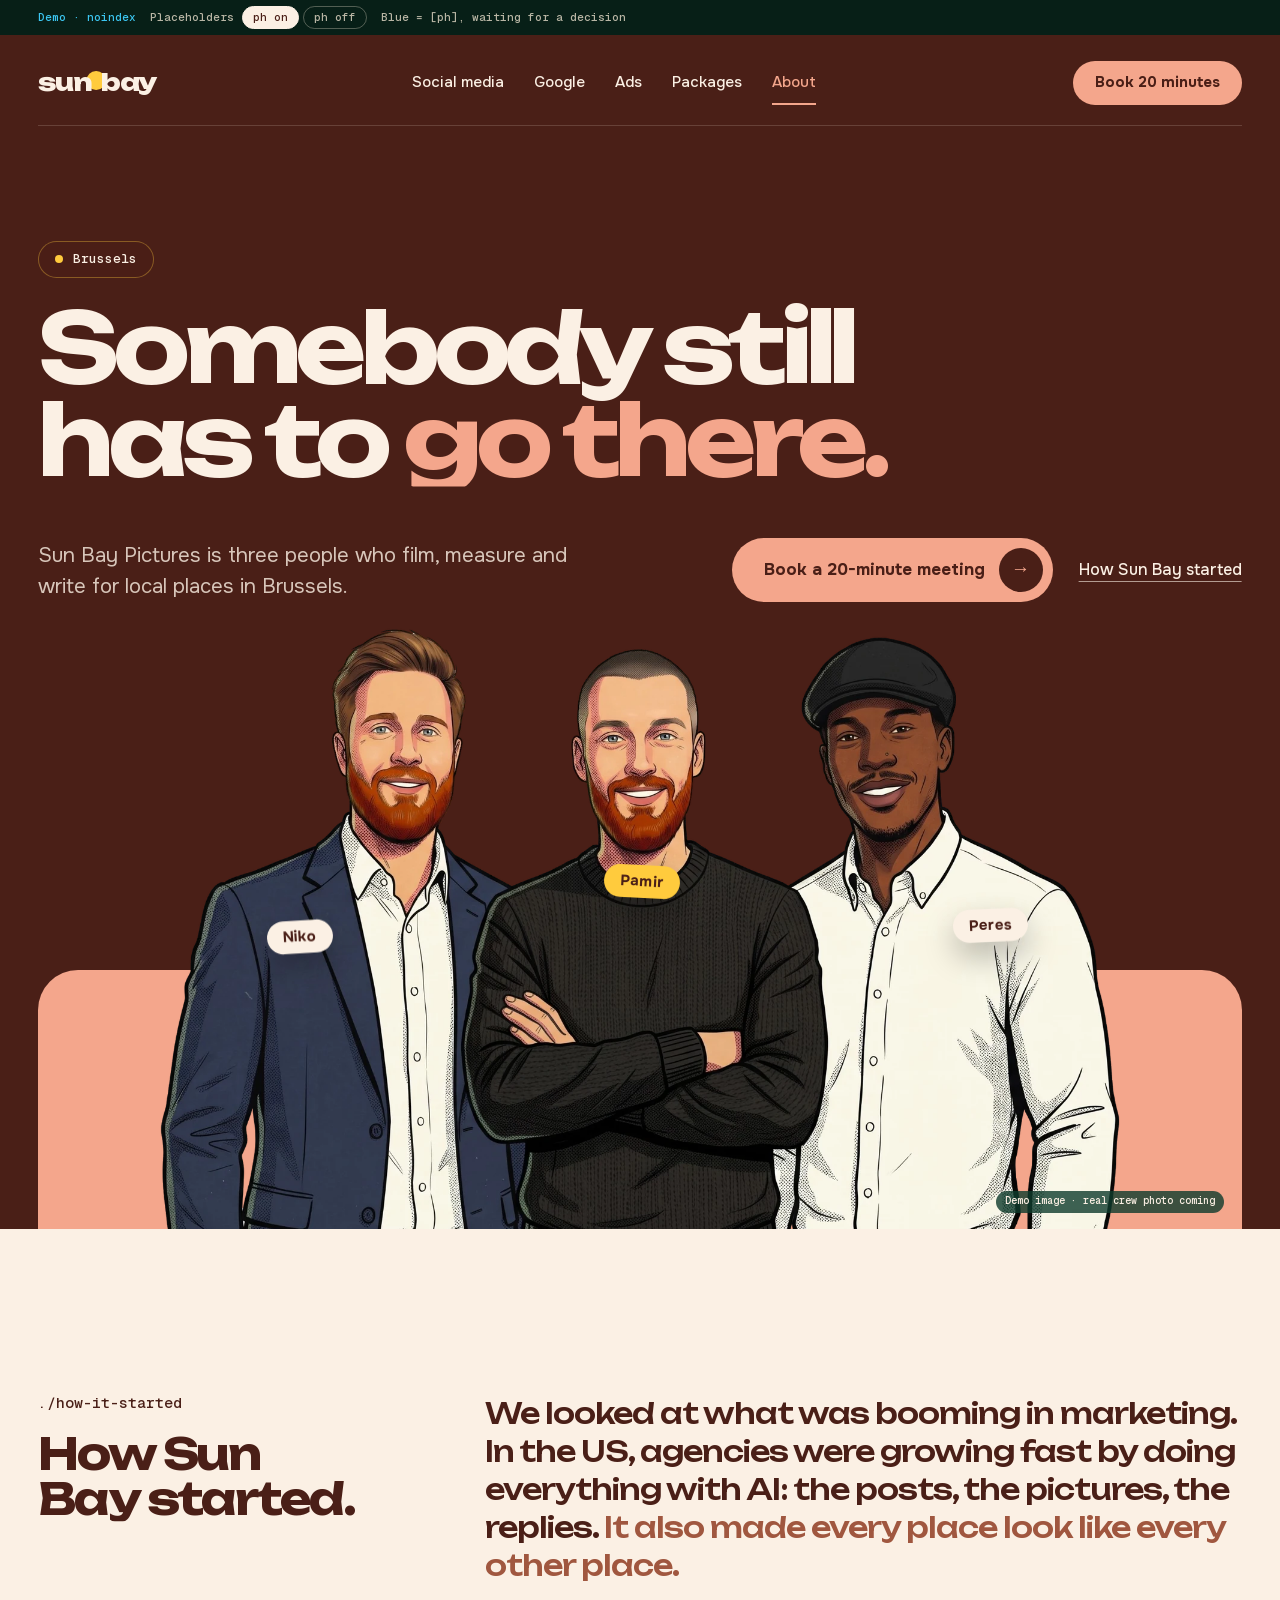
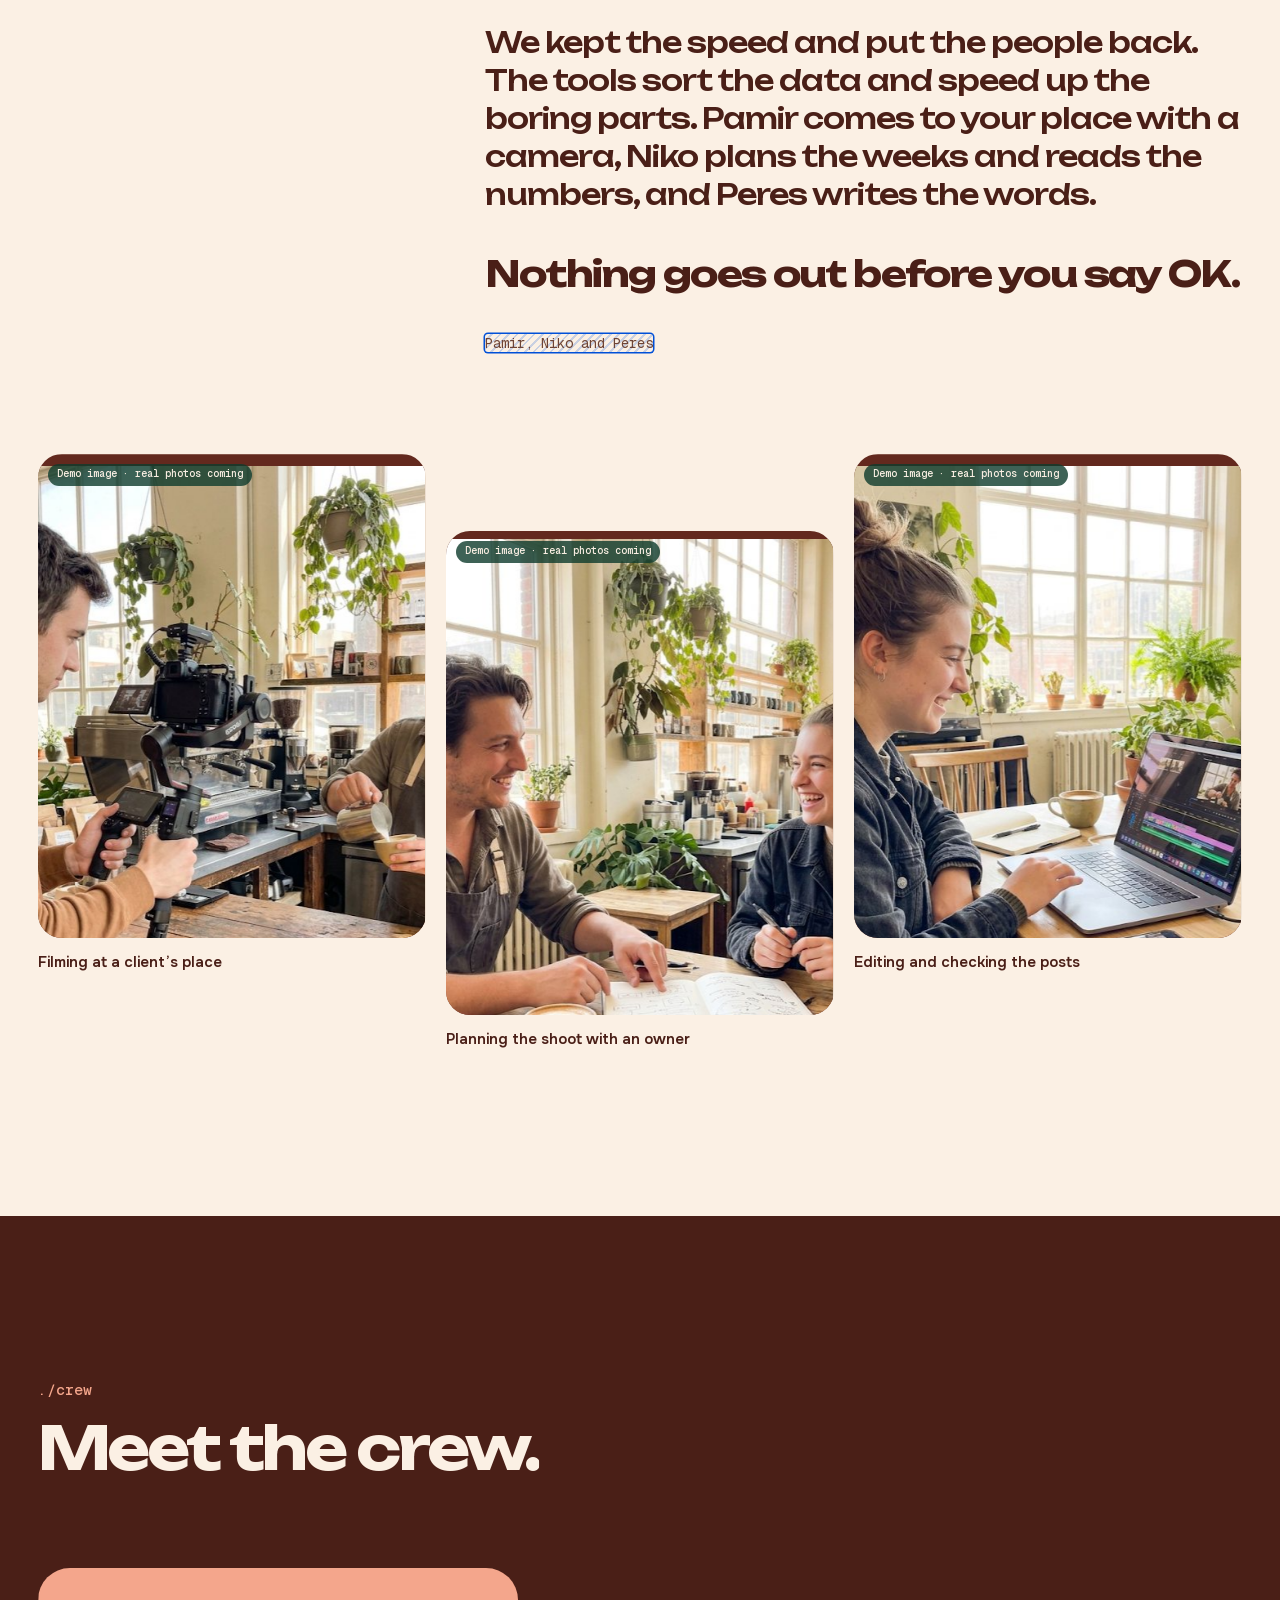
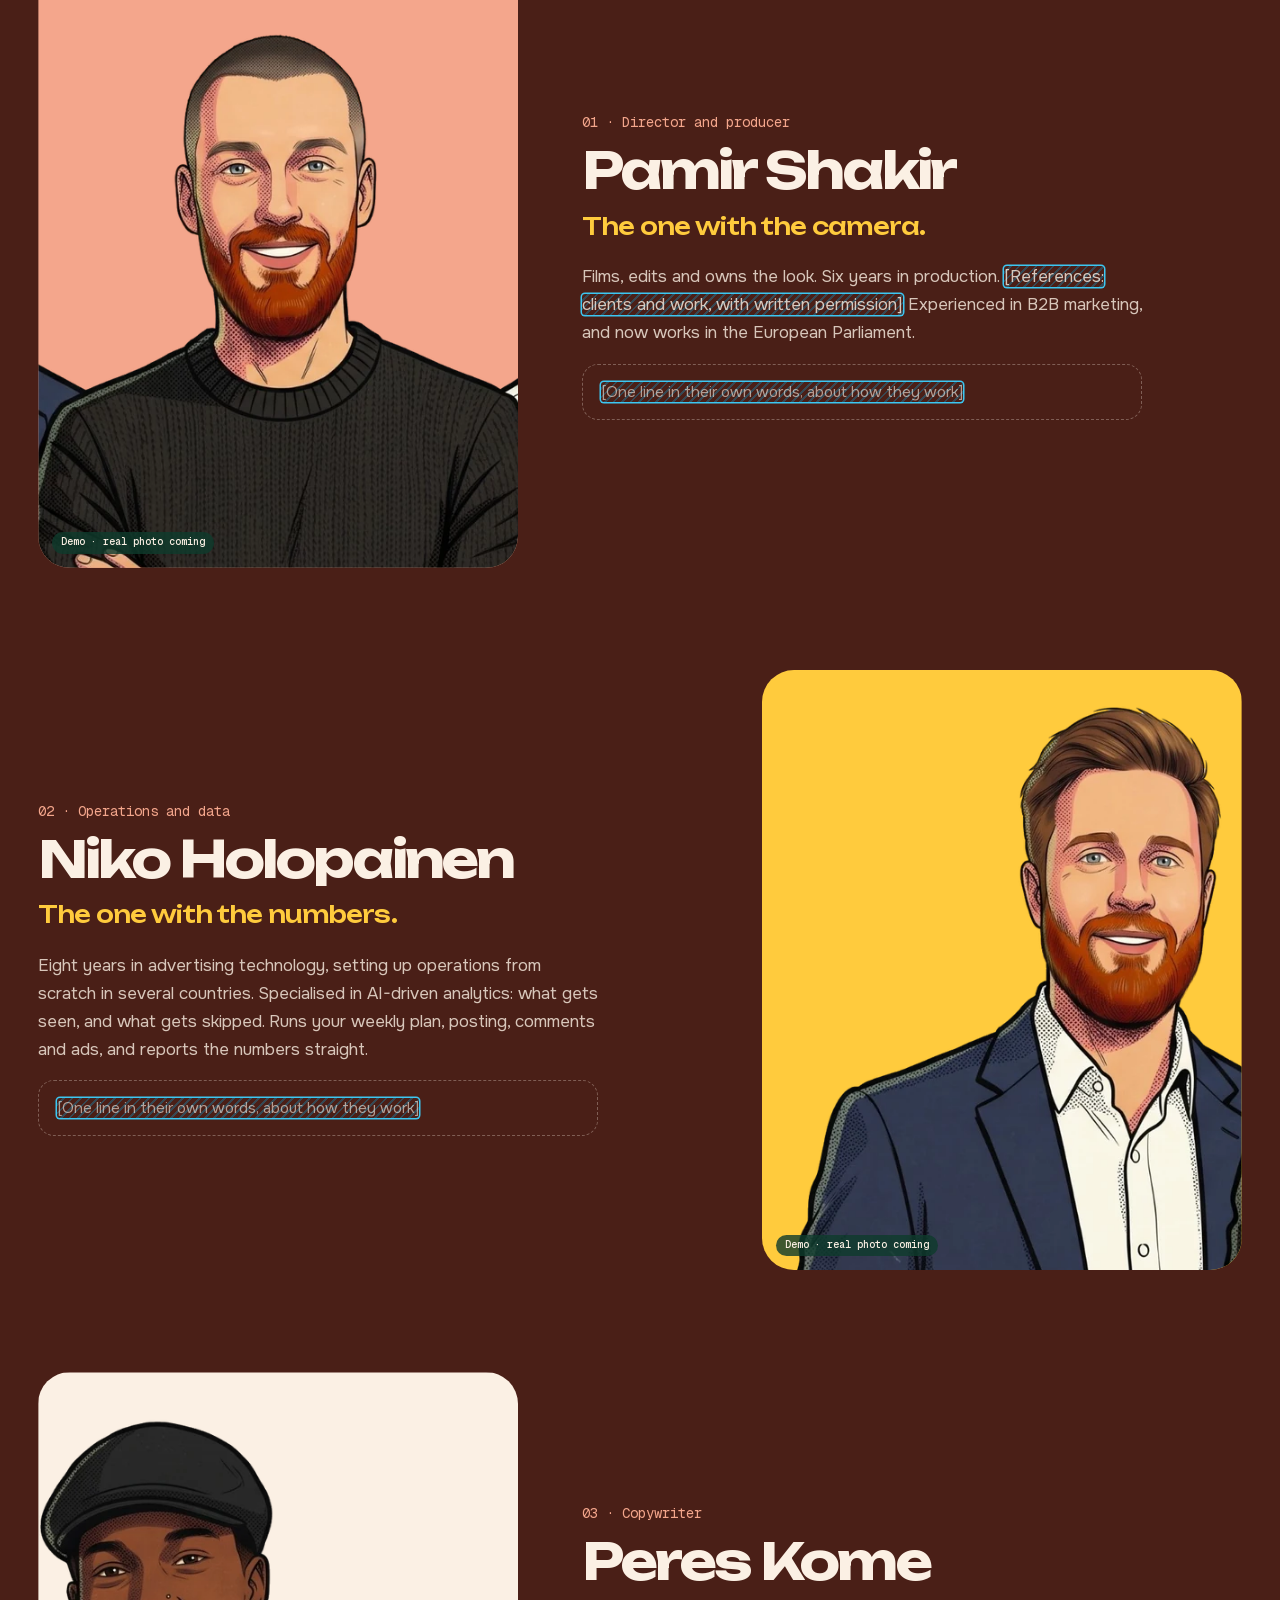
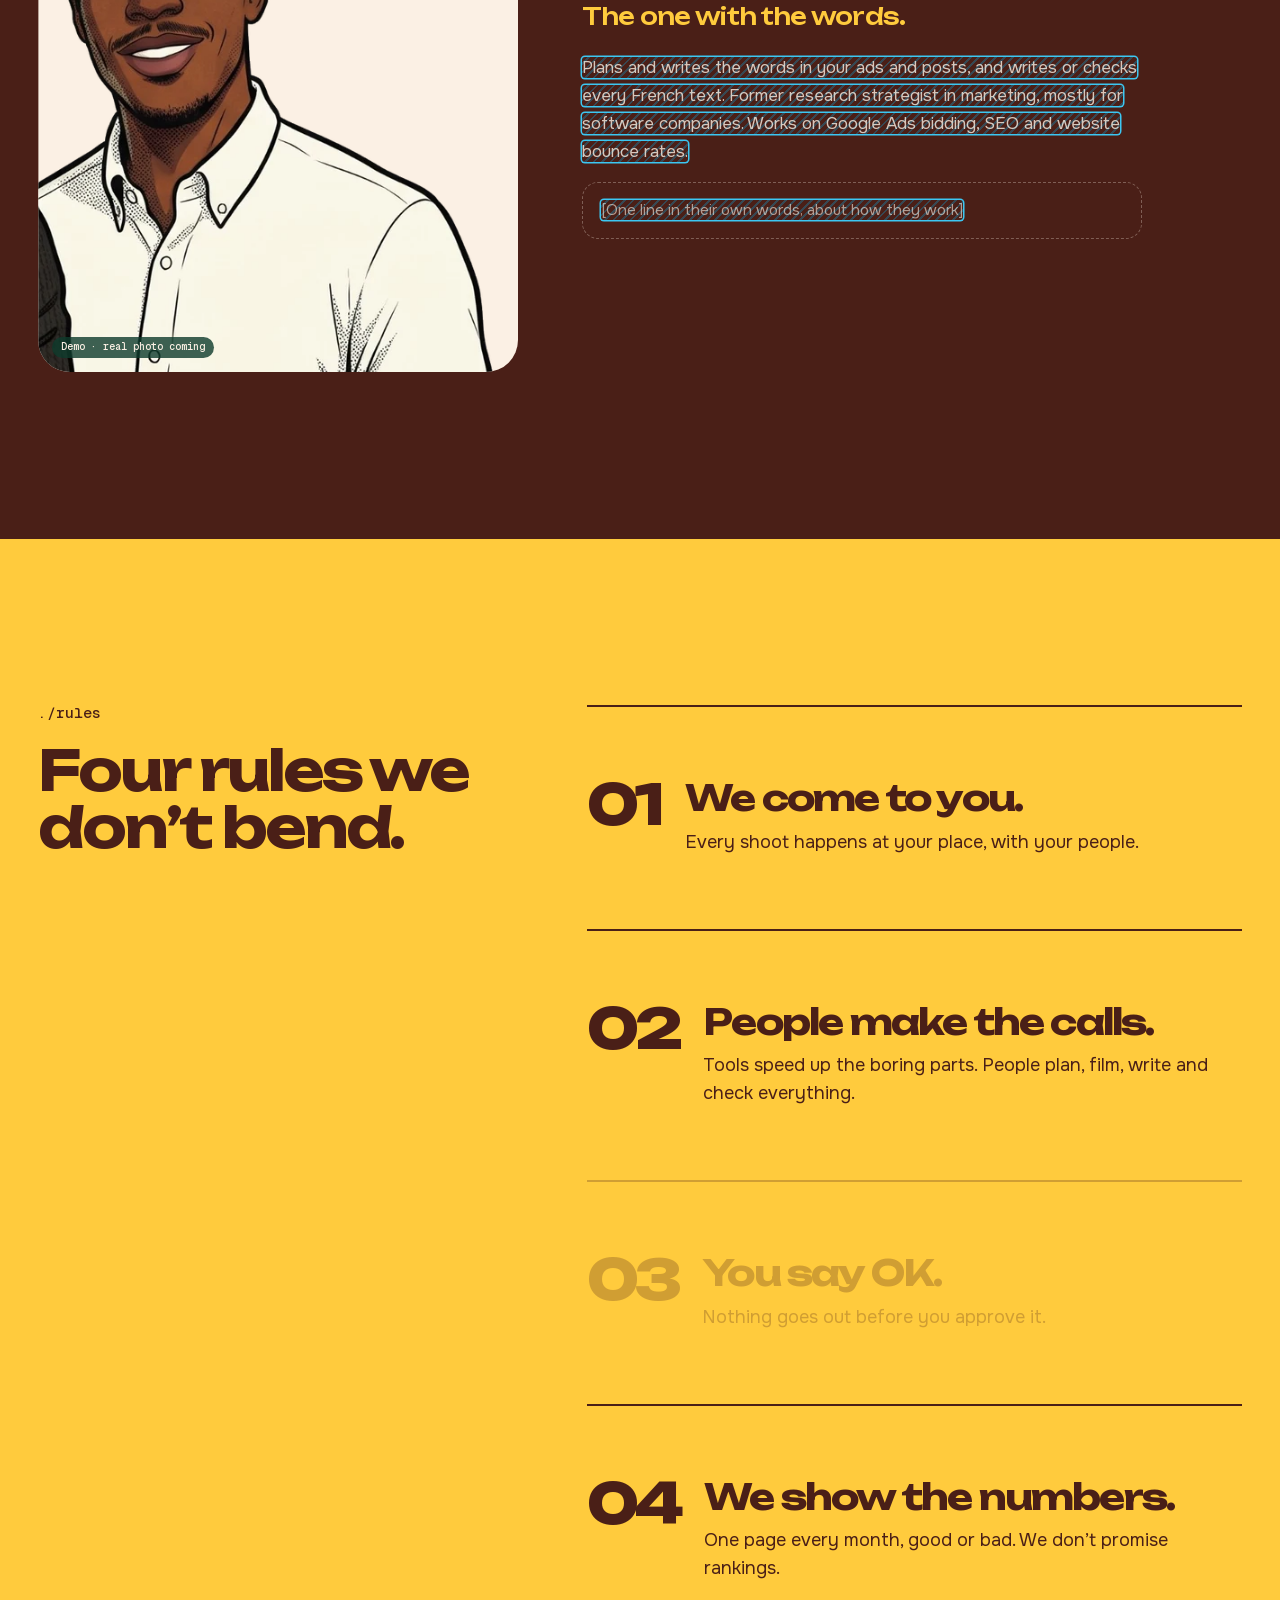
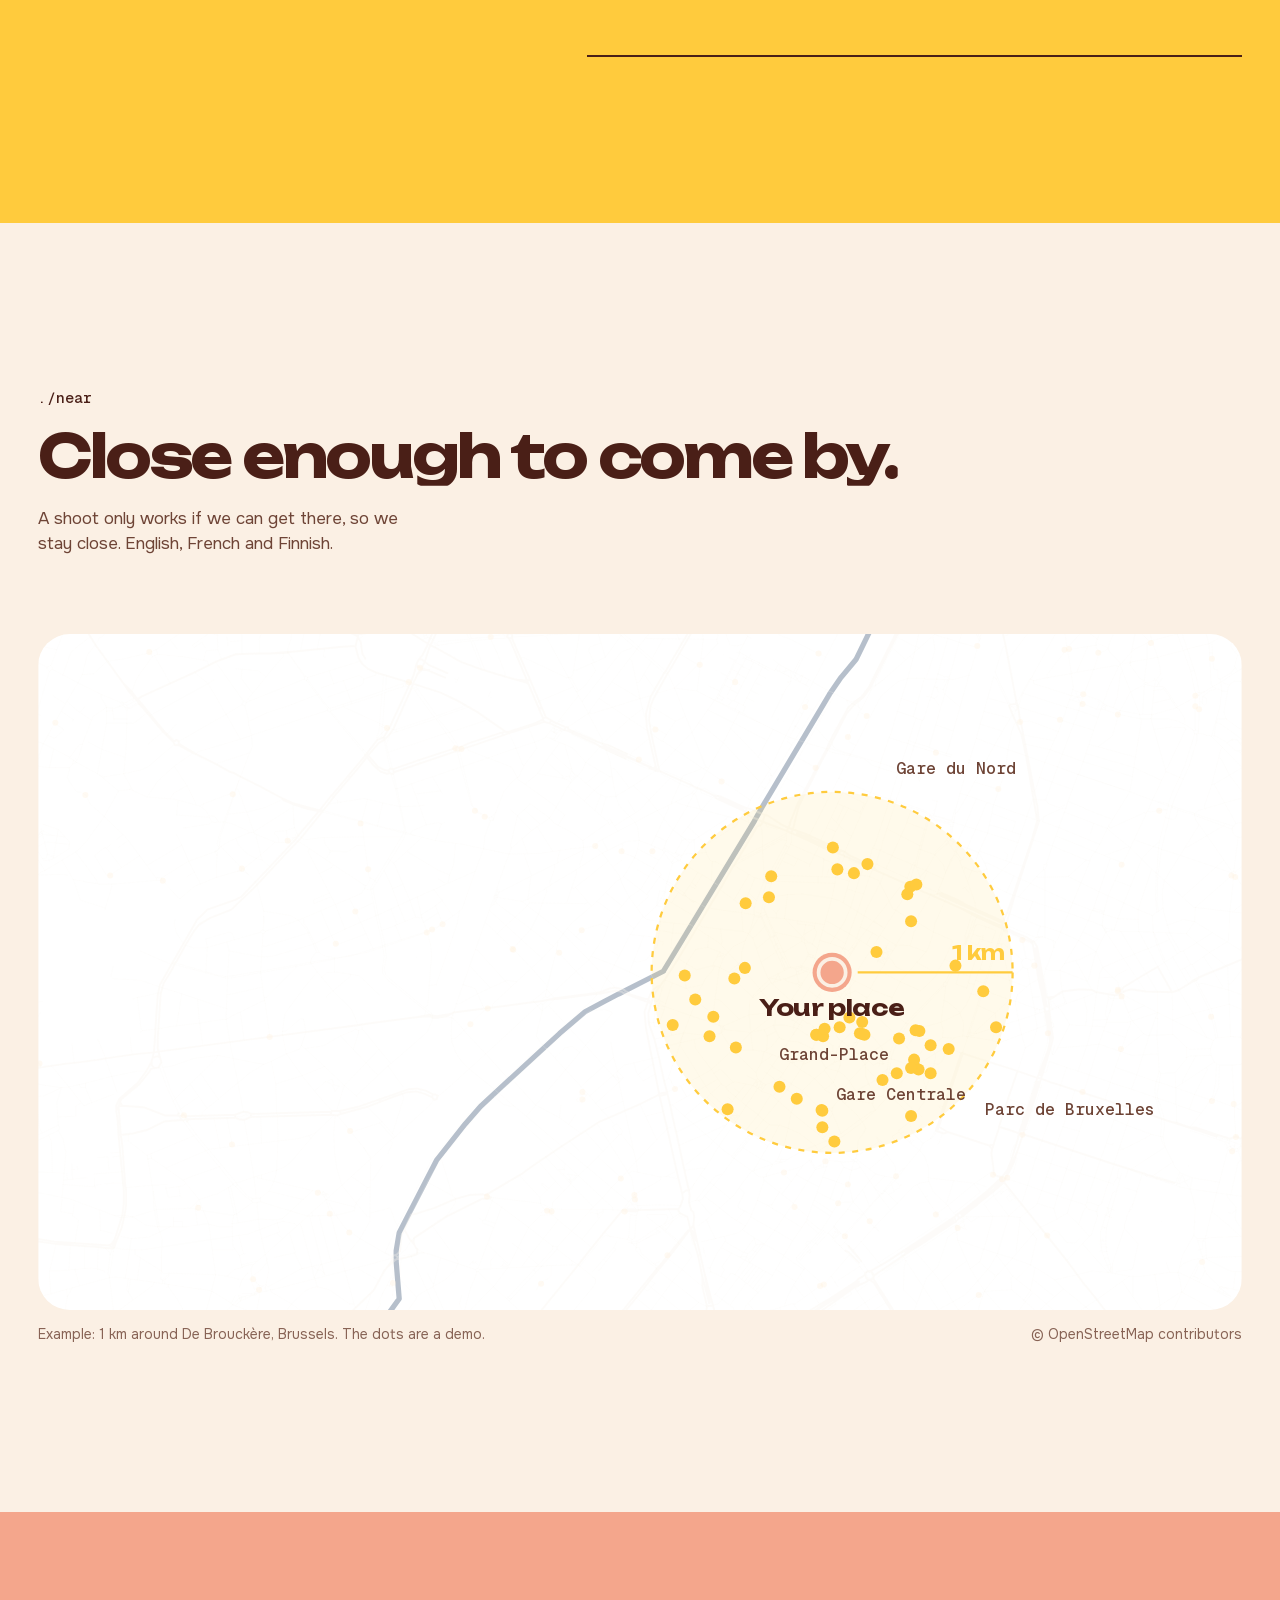
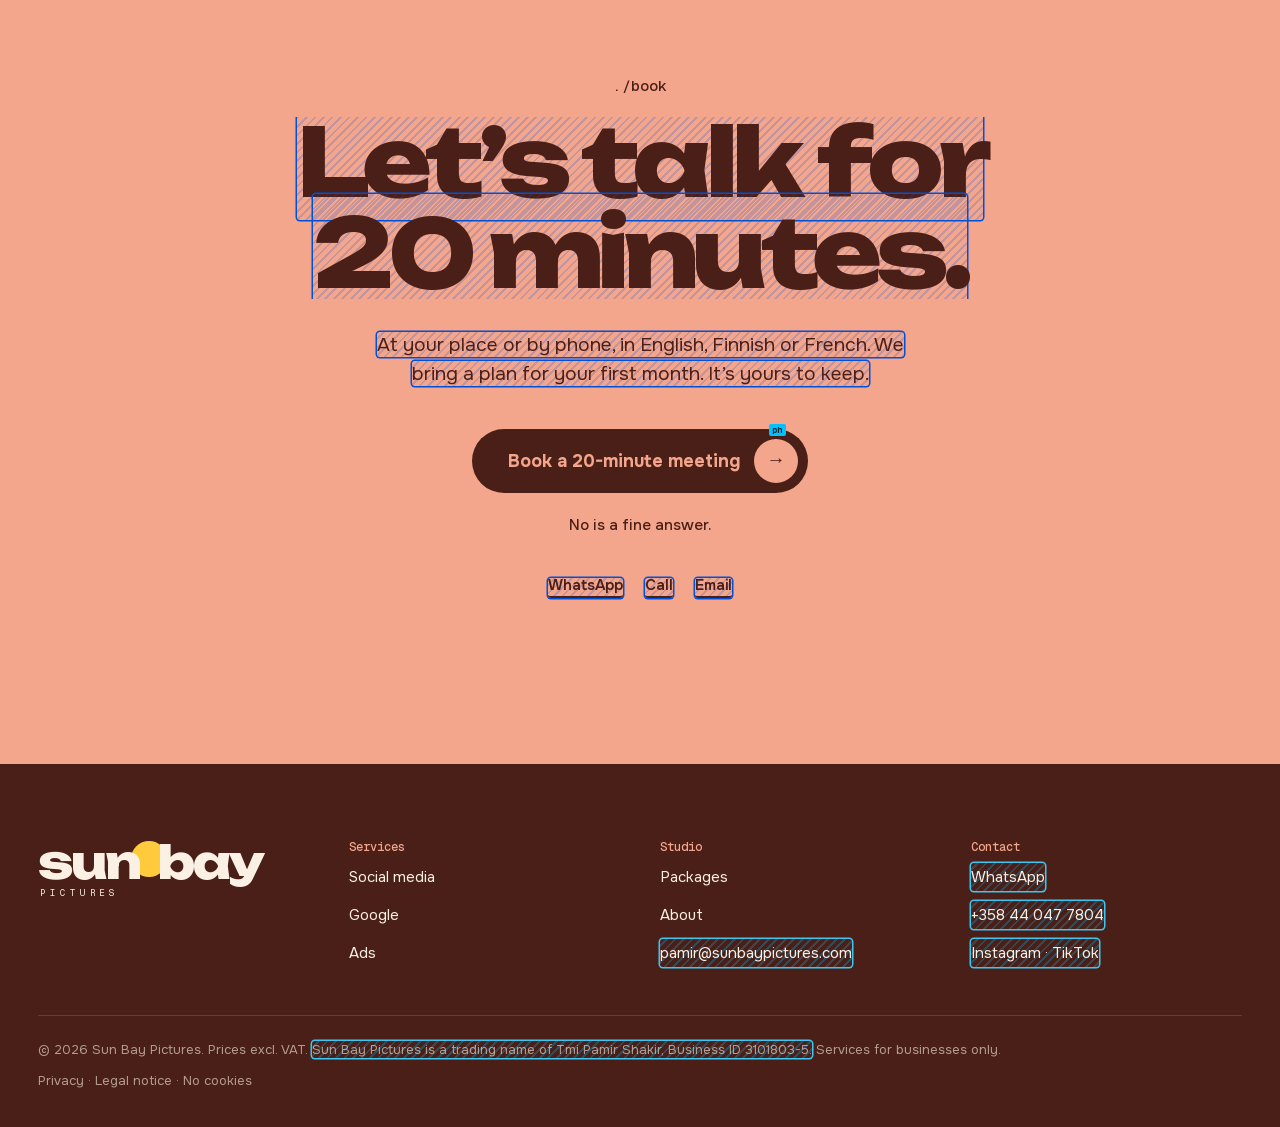
==== en/about/index.html @ e5b40584 "Sun Bay Pictures preview Co-Authored-By: Claude Opus 5.5 <noreply@anthropic.com>" ====
<!doctype html>
<html lang="en">
<head>
<meta name="sb-root" content="../../">
<meta charset="utf-8">
<meta name="viewport" content="width=device-width, initial-scale=1, viewport-fit=cover">
<title>About Sun Bay Pictures | Video and Google for local places</title>
<meta name="description" content="Three people who film, measure and write for restaurants, shops and other local places in Brussels, with real shoots and people behind every post.">
<meta name="robots" content="noindex">
<link rel="canonical" href="https://sunbaypictures.com/en/about/">
<link rel="alternate" hreflang="en" href="https://sunbaypictures.com/en/about/">
<link rel="alternate" hreflang="x-default" href="https://sunbaypictures.com/en/about/">
<meta property="og:type" content="website">
<meta property="og:site_name" content="Sun Bay Pictures">
<meta property="og:locale" content="en_GB">
<meta property="og:title" content="About Sun Bay Pictures | Video and Google for local places">
<meta property="og:description" content="Three people who film, measure and write for restaurants, shops and other local places in Brussels, with real shoots and people behind every post.">
<meta property="og:url" content="https://sunbaypictures.com/en/about/">
<meta property="og:image" content="https://sunbaypictures.com/assets/img/og/about-en.jpg">
<meta property="og:image:width" content="1200">
<meta property="og:image:height" content="630">
<meta name="twitter:card" content="summary_large_image">
<meta name="theme-color" content="#4A1F17">
<link rel="icon" href="../../favicon.ico" sizes="any">
<link rel="icon" type="image/png" sizes="32x32" href="../../favicon-32.png">
<link rel="icon" type="image/png" sizes="16x16" href="../../favicon-16.png">
<link rel="apple-touch-icon" href="../../apple-touch-icon.png">
<link rel="stylesheet" href="../../assets/css/soul.css?v=1794015514">
<link rel="stylesheet" href="../../assets/css/sub.css?v=1794015696">
<script>(function(r){r.classList.add('js');var q=new URLSearchParams(location.search),v=q.get('ph');if(v==='on'||v==='off'){try{localStorage.setItem('sbp-ph',v)}catch(e){}}else{try{v=localStorage.getItem('sbp-ph')}catch(e){v=null}}if(v==='off')r.classList.add('ph-off');var calm=window.matchMedia&&matchMedia('(prefers-reduced-motion: reduce)').matches;if(!calm&&q.get('intro')!=='0')r.classList.add('intro');if(!calm){try{if(sessionStorage.getItem('sb-pt')){sessionStorage.removeItem('sb-pt');r.classList.add('pt-arrive')}}catch(e){}}})(document.documentElement)</script>
<script src="../../assets/js/soul.js?v=1794016105" defer></script>
<script src="../../assets/js/motion.js?v=1794011336" defer></script>
<script src="../../assets/js/analytics.js?v=1793366410" defer></script>
</head>
<body class="pg pg--about">
<div class="pt" aria-hidden="true" style="--pt-a1:#FFCB3D;--pt-a2:#F4A68C;--pt-bg:#4A1F17;--pt-fg:#FBF0E4;--pt-lc:#F4A68C"><i class="pt__p pt__p--1"></i><i class="pt__p pt__p--2"></i><div class="pt__p pt__p--3"><div class="pt__in"><p class="pt__lab"><span>./about</span></p><p class="pt__t"><span><span class="pt__w"><span class="pt__ch" style="--i:0">A</span><span class="pt__ch" style="--i:1">b</span><span class="pt__ch" style="--i:2">o</span><span class="pt__ch" style="--i:3">u</span><span class="pt__ch" style="--i:4">t</span></span><i class="pt__dot" style="--i:5"></i></span></p></div></div></div>
<script type="application/json" id="pt-map">{"index.html": {"lab": "home", "a1": "#C9BCF5", "a2": "#FFCB3D", "bg": "#0E3B2C", "fg": "#FFF1DC", "lc": "#FFCB3D", "t": "<span class=\"pt__logo\"><span class=\"sbl\" role=\"img\" aria-label=\"Sun Bay Pictures\"><span class=\"sbl__w\" aria-hidden=\"true\">sun<span class=\"sbl__gap\"><span class=\"sbl__sun\"><\/span><\/span>bay<\/span><\/span><\/span>"}, "en/social-media/index.html": {"lab": "social-media", "a1": "#A8D8F0", "a2": "#D9F26A", "bg": "#1D2622", "fg": "#F6F2E8", "lc": "#D9F26A", "t": "<span class=\"pt__w\"><span class=\"pt__ch\" style=\"--i:0\">S<\/span><span class=\"pt__ch\" style=\"--i:1\">o<\/span><span class=\"pt__ch\" style=\"--i:2\">c<\/span><span class=\"pt__ch\" style=\"--i:3\">i<\/span><span class=\"pt__ch\" style=\"--i:4\">a<\/span><span class=\"pt__ch\" style=\"--i:5\">l<\/span><\/span> <span class=\"pt__w\"><span class=\"pt__ch\" style=\"--i:6\">m<\/span><span class=\"pt__ch\" style=\"--i:7\">e<\/span><span class=\"pt__ch\" style=\"--i:8\">d<\/span><span class=\"pt__ch\" style=\"--i:9\">i<\/span><span class=\"pt__ch\" style=\"--i:10\">a<\/span><\/span><i class=\"pt__dot\" style=\"--i:11\"><\/i>"}, "en/google-business-profile/index.html": {"lab": "google", "a1": "#FFCB3D", "a2": "#A8D8F0", "bg": "#0D3B3E", "fg": "#F4F0E6", "lc": "#A8D8F0", "t": "<span class=\"pt__w\"><span class=\"pt__ch\" style=\"--i:0\">G<\/span><span class=\"pt__ch\" style=\"--i:1\">o<\/span><span class=\"pt__ch\" style=\"--i:2\">o<\/span><span class=\"pt__ch\" style=\"--i:3\">g<\/span><span class=\"pt__ch\" style=\"--i:4\">l<\/span><span class=\"pt__ch\" style=\"--i:5\">e<\/span><\/span><i class=\"pt__dot\" style=\"--i:6\"><\/i>"}, "en/ads/index.html": {"lab": "ads", "a1": "#FFE08A", "a2": "#FF8C69", "bg": "#14213D", "fg": "#F7F3EC", "lc": "#FF8C69", "t": "<span class=\"pt__w\"><span class=\"pt__ch\" style=\"--i:0\">A<\/span><span class=\"pt__ch\" style=\"--i:1\">d<\/span><span class=\"pt__ch\" style=\"--i:2\">s<\/span><\/span><i class=\"pt__dot\" style=\"--i:3\"><\/i>"}, "en/packages/index.html": {"lab": "packages", "a1": "#C9BCF5", "a2": "#FFCB3D", "bg": "#FFF6E8", "fg": "#0E3B2C", "lc": "#0E3B2C", "t": "<span class=\"pt__w\"><span class=\"pt__ch\" style=\"--i:0\">P<\/span><span class=\"pt__ch\" style=\"--i:1\">a<\/span><span class=\"pt__ch\" style=\"--i:2\">c<\/span><span class=\"pt__ch\" style=\"--i:3\">k<\/span><span class=\"pt__ch\" style=\"--i:4\">a<\/span><span class=\"pt__ch\" style=\"--i:5\">g<\/span><span class=\"pt__ch\" style=\"--i:6\">e<\/span><span class=\"pt__ch\" style=\"--i:7\">s<\/span><\/span><i class=\"pt__dot\" style=\"--i:8\"><\/i>"}, "en/about/index.html": {"lab": "about", "a1": "#FFCB3D", "a2": "#F4A68C", "bg": "#4A1F17", "fg": "#FBF0E4", "lc": "#F4A68C", "t": "<span class=\"pt__w\"><span class=\"pt__ch\" style=\"--i:0\">A<\/span><span class=\"pt__ch\" style=\"--i:1\">b<\/span><span class=\"pt__ch\" style=\"--i:2\">o<\/span><span class=\"pt__ch\" style=\"--i:3\">u<\/span><span class=\"pt__ch\" style=\"--i:4\">t<\/span><\/span><i class=\"pt__dot\" style=\"--i:5\"><\/i>"}, "en/legal-notice/index.html": {"lab": "legal-notice", "a1": "#C9BCF5", "a2": "#FFCB3D", "bg": "#0E3B2C", "fg": "#FFF1DC", "lc": "#FFCB3D", "t": "<span class=\"pt__w\"><span class=\"pt__ch\" style=\"--i:0\">L<\/span><span class=\"pt__ch\" style=\"--i:1\">e<\/span><span class=\"pt__ch\" style=\"--i:2\">g<\/span><span class=\"pt__ch\" style=\"--i:3\">a<\/span><span class=\"pt__ch\" style=\"--i:4\">l<\/span><\/span> <span class=\"pt__w\"><span class=\"pt__ch\" style=\"--i:5\">n<\/span><span class=\"pt__ch\" style=\"--i:6\">o<\/span><span class=\"pt__ch\" style=\"--i:7\">t<\/span><span class=\"pt__ch\" style=\"--i:8\">i<\/span><span class=\"pt__ch\" style=\"--i:9\">c<\/span><span class=\"pt__ch\" style=\"--i:10\">e<\/span><\/span><i class=\"pt__dot\" style=\"--i:11\"><\/i>"}, "en/privacy/index.html": {"lab": "privacy", "a1": "#C9BCF5", "a2": "#FFCB3D", "bg": "#0E3B2C", "fg": "#FFF1DC", "lc": "#FFCB3D", "t": "<span class=\"pt__w\"><span class=\"pt__ch\" style=\"--i:0\">P<\/span><span class=\"pt__ch\" style=\"--i:1\">r<\/span><span class=\"pt__ch\" style=\"--i:2\">i<\/span><span class=\"pt__ch\" style=\"--i:3\">v<\/span><span class=\"pt__ch\" style=\"--i:4\">a<\/span><span class=\"pt__ch\" style=\"--i:5\">c<\/span><span class=\"pt__ch\" style=\"--i:6\">y<\/span><\/span><i class=\"pt__dot\" style=\"--i:7\"><\/i>"}}</script>
<a class="skip" href="#main">Skip to content</a>
<div class="demobar" role="region" aria-label="Demo controls">
  <span class="demobar__tag">Demo<span class="demobar__long"> · noindex</span></span>
  <div class="demobar__group"><span class="demobar__label">Placeholders</span>
    <button type="button" data-set="ph" data-val="on" aria-pressed="false">ph on</button>
    <button type="button" data-set="ph" data-val="off" aria-pressed="false">ph off</button>
  </div>
  <span class="demobar__hint">Blue = [ph], waiting for a decision</span>
</div>
<div class="progress" data-progress aria-hidden="true"></div>
<header class="sptop" id="top">
<div class="spnav-wrap">
  <nav class="spnav" aria-label="Main">
    <a class="spnav__brand" href="../../index.html"><span class="sbl" role="img" aria-label="Sun Bay Pictures"><span class="sbl__w" aria-hidden="true">sun<span class="sbl__gap"><span class="sbl__sun"></span></span>bay</span></span></a>
    <div class="spnav__links"><a href="../social-media/index.html">Social media</a><a href="../google-business-profile/index.html">Google</a><a href="../ads/index.html">Ads</a><a href="../packages/index.html">Packages</a><a href="index.html" aria-current="page">About</a></div>
    <a class="spnav__book" href="#book" data-track="to-book" data-track-place="nav">Book 20 minutes</a>
    <button class="nav__menu spnav__menu" type="button" aria-expanded="false" aria-controls="menu" data-open="Menu" data-close="Close">Menu</button>
  </nav>
  <div class="menu spmenu" id="menu" hidden>
    <a href="../social-media/index.html">Social media</a>
    <a href="../google-business-profile/index.html">Google</a>
    <a href="../ads/index.html">Ads</a>
    <a href="../packages/index.html">Packages</a>
    <a href="index.html" aria-current="page">About</a>
    <a class="spmenu__book" href="#book">Book a 20-minute meeting</a>
  </div>
</div>
<div class="abhero">
  <div class="abhero__text">
    <p class="spchip" data-reveal="fade"><span aria-hidden="true"></span>Brussels</p>
    <h1 class="abhero__h" data-reveal="mask" data-delay=".05">Somebody still has to <em>go there.</em></h1>
    <div class="abhero__row">
      <p class="abhero__p" data-reveal="up" data-delay=".2">Sun Bay Pictures is three people who film, measure and write for local places in Brussels.</p>
      <div class="abhero__cta" data-reveal="up" data-delay=".3"><a class="btn btn--hi btn--hero" href="#book" data-track="to-book" data-track-place="hero">Book a 20-minute meeting</a><a class="sp-textlink" href="#story">How Sun Bay started</a></div>
    </div>
  </div>
  <div class="abstage">
    <span class="abstage__band" aria-hidden="true"></span>
    <img class="abstage__img" data-parallax="-.04" src="../../assets/img/team/crew-1600.webp" srcset="../../assets/img/team/crew-800.webp 800w, ../../assets/img/team/crew-1600.webp 1600w" sizes="(min-width: 1000px) 960px, 100vw" width="1600" height="1033" alt="Drawing of the crew: Niko Holopainen, Pamir Shakir and Peres Kome." decoding="async">
    <div class="atag atag--light" data-float=".4" style="left:19%;top:44%"><span style="--rot:-4deg">Niko</span></div><div class="atag atag--acc" data-float="1.9" style="left:47%;top:36%"><span style="--rot:3deg">Pamir</span></div><div class="atag atag--light" data-float="3.2" style="left:76%;top:44%"><span style="--rot:-2deg">Peres</span></div>
    <small class="demo-tag">Demo image<em> · real crew photo coming</em></small>
  </div>
</div>
</header>
<main id="main">
<section class="sp sp--light" id="story" aria-labelledby="story-h">
  <div class="sp__in">
    <div class="abstory">
      <div class="abstory__head"><p class="sp-label" data-reveal="fade">./how-it-started</p><h2 class="sp-h2 abstory__h" id="story-h" data-reveal="mask">How Sun Bay started.</h2></div>
      <div class="abstory__text"><p data-reveal="up">We looked at what was booming in marketing. In the US, agencies were growing fast by doing everything with AI: the posts, the pictures, the replies. <span class="abstory__hi">It also made every place look like every other place.</span></p><p data-reveal="up">We kept the speed and put the people back. The tools sort the data and speed up the boring parts. Pamir comes to your place with a camera, Niko plans the weeks and reads the numbers, and Peres writes the words.</p><p class="abstory__ok" data-reveal="up">Nothing goes out before you say OK.</p><p class="abstory__sign" data-reveal="fade"><span class="ph">Pamir, Niko and Peres</span></p></div>
    </div>
    <div class="absnaps"><figure class="absnap absnap--0" data-reveal="curtain" data-delay="0.0"><div class="absnap__m"><figure class="slot slot--photo slot--real" style="--r:4/5"><img data-zoom=".06" src="../../assets/media/work-filming.jpg?v=1793474267" alt="Filming at a client’s place" loading="lazy" decoding="async"><small class="demo-tag">Demo image<em> · real photos coming</em></small></figure></div><figcaption>Filming at a client’s place</figcaption></figure><figure class="absnap absnap--1" data-reveal="curtain" data-delay="0.1"><div class="absnap__m"><figure class="slot slot--photo slot--real" style="--r:4/5"><img data-zoom=".06" src="../../assets/media/work-planning.jpg?v=1793474267" alt="Planning the shoot with an owner" loading="lazy" decoding="async"><small class="demo-tag">Demo image<em> · real photos coming</em></small></figure></div><figcaption>Planning the shoot with an owner</figcaption></figure><figure class="absnap absnap--2" data-reveal="curtain" data-delay="0.2"><div class="absnap__m"><figure class="slot slot--photo slot--real" style="--r:4/5"><img data-zoom=".06" src="../../assets/media/work-editing.jpg?v=1793474267" alt="Editing and checking the posts" loading="lazy" decoding="async"><small class="demo-tag">Demo image<em> · real photos coming</em></small></figure></div><figcaption>Editing and checking the posts</figcaption></figure></div>
  </div>
</section>

<section class="sp sp--dark" id="crew" aria-labelledby="crew-h">
  <div class="sp__in">
    <div class="sp-head"><div class="sp-head__main"><p class="sp-label" data-reveal="fade">./crew</p><h2 class="sp-h2" id="crew-h" data-reveal="mask">Meet the crew.</h2></div></div>
    <div class="abrows">
      <article class="abrow">
        <div class="abrow__pic abrow__pic--acc2" data-reveal="curtain"><small class="demo-tag">Demo<em> · real photo coming</em></small><img src="../../assets/img/team/crew-1600.webp" srcset="../../assets/img/team/crew-800.webp 800w, ../../assets/img/team/crew-1600.webp 1600w" sizes="(min-width: 960px) 1440px, 300vw" width="1600" height="1033" alt="Drawing of Pamir Shakir" loading="lazy" decoding="async" style="left:-100%"></div>
        <div class="abrow__text" data-reveal="up">
          <p class="abrow__k">01 · Director and producer</p>
          <h3 class="abrow__name">Pamir Shakir</h3>
          <p class="abrow__who">The one with the camera.</p>
          <p class="abrow__bio">Films, edits and owns the look. Six years in production. <span class="ph">[References: clients and work, with written permission]</span> Experienced in B2B marketing, and now works in the European Parliament.</p>
          <p class="abrow__own"><span class="ph">[One line in their own words, about how they work]</span></p>
        </div>
      </article>
      <article class="abrow abrow--flip">
        <div class="abrow__pic abrow__pic--acc" data-reveal="curtain"><small class="demo-tag">Demo<em> · real photo coming</em></small><img src="../../assets/img/team/crew-1600.webp" srcset="../../assets/img/team/crew-800.webp 800w, ../../assets/img/team/crew-1600.webp 1600w" sizes="(min-width: 960px) 1440px, 300vw" width="1600" height="1033" alt="Drawing of Niko Holopainen" loading="lazy" decoding="async" style="left:0%"></div>
        <div class="abrow__text" data-reveal="up">
          <p class="abrow__k">02 · Operations and data</p>
          <h3 class="abrow__name">Niko Holopainen</h3>
          <p class="abrow__who">The one with the numbers.</p>
          <p class="abrow__bio">Eight years in advertising technology, setting up operations from scratch in several countries. Specialised in AI-driven analytics: what gets seen, and what gets skipped. Runs your weekly plan, posting, comments and ads, and reports the numbers straight.</p>
          <p class="abrow__own"><span class="ph">[One line in their own words, about how they work]</span></p>
        </div>
      </article>
      <article class="abrow">
        <div class="abrow__pic abrow__pic--light" data-reveal="curtain"><small class="demo-tag">Demo<em> · real photo coming</em></small><img src="../../assets/img/team/crew-1600.webp" srcset="../../assets/img/team/crew-800.webp 800w, ../../assets/img/team/crew-1600.webp 1600w" sizes="(min-width: 960px) 1440px, 300vw" width="1600" height="1033" alt="Drawing of Peres Kome" loading="lazy" decoding="async" style="left:-200%"></div>
        <div class="abrow__text" data-reveal="up">
          <p class="abrow__k">03 · Copywriter</p>
          <h3 class="abrow__name">Peres Kome</h3>
          <p class="abrow__who">The one with the words.</p>
          <p class="abrow__bio"><span class="ph">Plans and writes the words in your ads and posts, and writes or checks every French text. Former research strategist in marketing, mostly for software companies. Works on Google Ads bidding, SEO and website bounce rates.</span></p>
          <p class="abrow__own"><span class="ph">[One line in their own words, about how they work]</span></p>
        </div>
      </article>
    </div>
  </div>
</section>

<section class="sp sp--acc" id="rules" aria-labelledby="rules-h">
  <div class="sp__in abrules" data-steps>
    <div class="abrules__head"><p class="sp-label">./rules</p><h2 class="sp-h2 abrules__h" id="rules-h">Four rules we don’t bend.</h2></div>
    <div class="abrules__list"><div class="abrule" data-step="1"><span class="abrule__n">01</span><div><b>We come to you.</b><span>Every shoot happens at your place, with your people.</span></div></div><div class="abrule" data-step="2"><span class="abrule__n">02</span><div><b>People make the calls.</b><span>Tools speed up the boring parts. People plan, film, write and check everything.</span></div></div><div class="abrule" data-step="3"><span class="abrule__n">03</span><div><b>You say OK.</b><span>Nothing goes out before you approve it.</span></div></div><div class="abrule" data-step="4"><span class="abrule__n">04</span><div><b>We show the numbers.</b><span>One page every month, good or bad. We don’t promise rankings.</span></div></div></div>
  </div>
</section>

<section class="sp sp--light" id="near" aria-labelledby="near-h">
  <div class="sp__in">
    <div class="sp-head"><div class="sp-head__main"><p class="sp-label" data-reveal="fade">./near</p><h2 class="sp-h2" id="near-h" data-reveal="mask">Close enough to come by.</h2></div><p class="sp-side" data-reveal="up">A shoot only works if we can get there, so we stay close. English, French and Finnish.</p></div>
    <div class="amap amap--light" data-reveal="curtain">    <figure class="map">
      <div class="map__box">
        <img src="../../assets/img/map-brussels.svg" alt="" width="1600" height="900" loading="lazy" decoding="async">
        <svg class="map__over" viewBox="0 0 1600 900" aria-hidden="true" focusable="false">
          <circle class="map__zone" cx="1056" cy="450" r="240"/>
          <circle class="in" cx="1142" cy="584" r="8" style="--d:159"/><circle class="in" cx="1167" cy="527" r="8" style="--d:135"/><circle class="in" cx="1257" cy="475" r="8" style="--d:203"/><circle class="in" cx="940" cy="444" r="8" style="--d:116"/><circle class="in" cx="1035" cy="533" r="8" style="--d:86"/><circle class="in" cx="1035" cy="533" r="8" style="--d:86"/><circle class="in" cx="1187" cy="584" r="8" style="--d:187"/><circle class="in" cx="1059" cy="675" r="8" style="--d:225"/><circle class="in" cx="1211" cy="552" r="8" style="--d:186"/><circle class="in" cx="941" cy="358" r="8" style="--d:147"/><circle class="in" cx="1066" cy="523" r="8" style="--d:74"/><circle class="in" cx="1156" cy="346" r="8" style="--d:144"/><circle class="in" cx="1043" cy="634" r="8" style="--d:184"/><circle class="in" cx="1044" cy="535" r="8" style="--d:86"/><circle class="in" cx="986" cy="602" r="8" style="--d:167"/><circle class="in" cx="1009" cy="618" r="8" style="--d:174"/><circle class="in" cx="926" cy="458" r="8" style="--d:130"/><circle class="in" cx="860" cy="454" r="8" style="--d:196"/><circle class="in" cx="1093" cy="531" r="8" style="--d:89"/><circle class="in" cx="874" cy="486" r="8" style="--d:186"/><circle class="in" cx="898" cy="509" r="8" style="--d:169"/><circle class="in" cx="1079" cy="510" r="8" style="--d:64"/><circle class="in" cx="1161" cy="382" r="8" style="--d:125"/><circle class="in" cx="1046" cy="525" r="8" style="--d:76"/><circle class="in" cx="1160" cy="336" r="8" style="--d:154"/><circle class="in" cx="844" cy="520" r="8" style="--d:223"/><circle class="in" cx="975" cy="322" r="8" style="--d:151"/><circle class="in" cx="917" cy="632" r="8" style="--d:229"/><circle class="in" cx="1187" cy="547" r="8" style="--d:163"/><circle class="in" cx="1096" cy="532" r="8" style="--d:91"/><circle class="in" cx="1166" cy="576" r="8" style="--d:167"/><circle class="in" cx="1161" cy="641" r="8" style="--d:218"/><circle class="in" cx="1103" cy="306" r="8" style="--d:151"/><circle class="in" cx="1043" cy="656" r="8" style="--d:206"/><circle class="in" cx="1145" cy="538" r="8" style="--d:125"/><circle class="in" cx="893" cy="535" r="8" style="--d:184"/><circle class="in" cx="1099" cy="533" r="8" style="--d:93"/><circle class="in" cx="1171" cy="579" r="8" style="--d:173"/><circle class="in" cx="1165" cy="566" r="8" style="--d:159"/><circle class="in" cx="1057" cy="284" r="8" style="--d:166"/><circle class="in" cx="1115" cy="423" r="8" style="--d:65"/><circle class="in" cx="1161" cy="577" r="8" style="--d:165"/><circle class="in" cx="1063" cy="313" r="8" style="--d:137"/><circle class="in" cx="928" cy="550" r="8" style="--d:162"/><circle class="in" cx="1123" cy="593" r="8" style="--d:158"/><circle class="in" cx="1096" cy="516" r="8" style="--d:77"/><circle class="in" cx="1085" cy="318" r="8" style="--d:135"/><circle class="in" cx="1274" cy="523" r="8" style="--d:230"/><circle class="in" cx="1172" cy="528" r="8" style="--d:140"/><circle class="in" cx="1042" cy="633" r="8" style="--d:184"/><circle class="in" cx="1220" cy="441" r="8" style="--d:164"/><circle class="in" cx="1168" cy="333" r="8" style="--d:162"/><circle class="in" cx="972" cy="350" r="8" style="--d:131"/><circle class="out" cx="632" cy="420" r="4" style="--d:425"/><circle class="out" cx="683" cy="768" r="4" style="--d:490"/><circle class="out" cx="493" cy="64" r="4" style="--d:683"/><circle class="out" cx="1590" cy="625" r="4" style="--d:562"/><circle class="out" cx="1073" cy="801" r="4" style="--d:351"/><circle class="out" cx="1480" cy="12" r="4" style="--d:610"/><circle class="out" cx="1343" cy="531" r="4" style="--d:298"/><circle class="out" cx="1282" cy="725" r="4" style="--d:356"/><circle class="out" cx="472" cy="863" r="4" style="--d:715"/><circle class="out" cx="294" cy="872" r="4" style="--d:871"/><circle class="out" cx="286" cy="858" r="4" style="--d:871"/><circle class="out" cx="388" cy="771" r="4" style="--d:741"/><circle class="out" cx="677" cy="767" r="4" style="--d:494"/><circle class="out" cx="880" cy="41" r="4" style="--d:445"/><circle class="out" cx="1289" cy="723" r="4" style="--d:359"/><circle class="out" cx="563" cy="153" r="4" style="--d:576"/><circle class="out" cx="259" cy="213" r="4" style="--d:831"/><circle class="out" cx="1539" cy="96" r="4" style="--d:599"/><circle class="out" cx="992" cy="716" r="4" style="--d:274"/><circle class="out" cx="1270" cy="719" r="4" style="--d:344"/><circle class="out" cx="1359" cy="114" r="4" style="--d:452"/><circle class="out" cx="1141" cy="721" r="4" style="--d:284"/><circle class="out" cx="1491" cy="235" r="4" style="--d:485"/><circle class="out" cx="1306" cy="117" r="4" style="--d:416"/><circle class="out" cx="213" cy="763" r="4" style="--d:899"/><circle class="out" cx="1064" cy="757" r="4" style="--d:307"/><circle class="out" cx="776" cy="289" r="4" style="--d:323"/><circle class="out" cx="1365" cy="21" r="4" style="--d:529"/><circle class="out" cx="194" cy="640" r="4" style="--d:883"/><circle class="out" cx="555" cy="152" r="4" style="--d:583"/><circle class="out" cx="817" cy="289" r="4" style="--d:288"/><circle class="out" cx="1561" cy="33" r="4" style="--d:655"/><circle class="out" cx="517" cy="397" r="4" style="--d:542"/><circle class="out" cx="1436" cy="475" r="4" style="--d:381"/><circle class="out" cx="598" cy="498" r="4" style="--d:461"/><circle class="out" cx="23" cy="118" r="4" style="--d:1085"/><circle class="out" cx="258" cy="679" r="4" style="--d:830"/><circle class="out" cx="1544" cy="100" r="4" style="--d:601"/><circle class="out" cx="1020" cy="97" r="4" style="--d:355"/><circle class="out" cx="847" cy="605" r="4" style="--d:260"/><circle class="out" cx="439" cy="313" r="4" style="--d:632"/><circle class="out" cx="166" cy="328" r="4" style="--d:898"/><circle class="out" cx="1597" cy="6" r="4" style="--d:700"/><circle class="out" cx="1038" cy="26" r="4" style="--d:424"/><circle class="out" cx="1006" cy="762" r="4" style="--d:316"/><circle class="out" cx="1045" cy="865" r="4" style="--d:415"/><circle class="out" cx="837" cy="826" r="4" style="--d:435"/><circle class="out" cx="1194" cy="772" r="4" style="--d:350"/><circle class="out" cx="581" cy="235" r="4" style="--d:521"/><circle class="out" cx="1251" cy="879" r="4" style="--d:471"/><circle class="out" cx="909" cy="196" r="4" style="--d:293"/><circle class="out" cx="1194" cy="158" r="4" style="--d:323"/><circle class="out" cx="1587" cy="321" r="4" style="--d:546"/><circle class="out" cx="1441" cy="482" r="4" style="--d:386"/><circle class="out" cx="1342" cy="800" r="4" style="--d:452"/><circle class="out" cx="1410" cy="25" r="4" style="--d:553"/><circle class="out" cx="524" cy="393" r="4" style="--d:535"/><circle class="out" cx="794" cy="752" r="4" style="--d:400"/><circle class="out" cx="799" cy="167" r="4" style="--d:382"/><circle class="out" cx="1277" cy="206" r="4" style="--d:329"/><circle class="out" cx="1436" cy="107" r="4" style="--d:512"/><circle class="out" cx="1539" cy="82" r="4" style="--d:607"/><circle class="out" cx="1390" cy="80" r="4" style="--d:498"/><circle class="out" cx="332" cy="275" r="4" style="--d:745"/><circle class="out" cx="2" cy="571" r="4" style="--d:1061"/><circle class="out" cx="464" cy="125" r="4" style="--d:675"/><circle class="out" cx="271" cy="312" r="4" style="--d:797"/><circle class="out" cx="1561" cy="621" r="4" style="--d:533"/><circle class="out" cx="1436" cy="473" r="4" style="--d:381"/><circle class="out" cx="1309" cy="666" r="4" style="--d:333"/><circle class="out" cx="1389" cy="609" r="4" style="--d:369"/><circle class="out" cx="429" cy="252" r="4" style="--d:658"/><circle class="out" cx="1249" cy="16" r="4" style="--d:475"/><circle class="out" cx="1106" cy="781" r="4" style="--d:335"/><circle class="out" cx="1560" cy="509" r="4" style="--d:507"/><circle class="out" cx="1047" cy="701" r="4" style="--d:251"/><circle class="out" cx="575" cy="519" r="4" style="--d:486"/><circle class="out" cx="414" cy="796" r="4" style="--d:729"/><circle class="out" cx="669" cy="864" r="4" style="--d:567"/><circle class="out" cx="821" cy="127" r="4" style="--d:399"/><circle class="out" cx="1441" cy="307" r="4" style="--d:411"/><circle class="out" cx="724" cy="609" r="4" style="--d:368"/><circle class="out" cx="1077" cy="732" r="4" style="--d:283"/><circle class="out" cx="1592" cy="323" r="4" style="--d:551"/><circle class="out" cx="1371" cy="20" r="4" style="--d:533"/><circle class="out" cx="1223" cy="790" r="4" style="--d:379"/><circle class="out" cx="1077" cy="137" r="4" style="--d:314"/><circle class="out" cx="780" cy="768" r="4" style="--d:421"/><circle class="out" cx="508" cy="45" r="4" style="--d:681"/><circle class="out" cx="724" cy="619" r="4" style="--d:373"/><circle class="out" cx="1034" cy="178" r="4" style="--d:273"/><circle class="out" cx="422" cy="369" r="4" style="--d:639"/><circle class="out" cx="415" cy="661" r="4" style="--d:675"/><circle class="out" cx="1440" cy="552" r="4" style="--d:397"/><circle class="out" cx="1389" cy="93" r="4" style="--d:488"/><circle class="out" cx="597" cy="748" r="4" style="--d:547"/><circle class="out" cx="372" cy="743" r="4" style="--d:744"/><circle class="out" cx="1040" cy="867" r="4" style="--d:417"/><circle class="out" cx="396" cy="412" r="4" style="--d:661"/><circle class="out" cx="96" cy="321" r="4" style="--d:969"/><circle class="out" cx="775" cy="724" r="4" style="--d:392"/><circle class="out" cx="741" cy="282" r="4" style="--d:357"/><circle class="out" cx="723" cy="394" r="4" style="--d:338"/><circle class="out" cx="1309" cy="407" r="4" style="--d:257"/><circle class="out" cx="1548" cy="835" r="4" style="--d:625"/><circle class="out" cx="538" cy="386" r="4" style="--d:522"/><circle class="out" cx="602" cy="4" r="4" style="--d:636"/><circle class="out" cx="63" cy="214" r="4" style="--d:1021"/><circle class="out" cx="927" cy="64" r="4" style="--d:407"/><circle class="out" cx="594" cy="243" r="4" style="--d:506"/><circle class="out" cx="308" cy="536" r="4" style="--d:753"/><circle class="out" cx="1593" cy="669" r="4" style="--d:580"/><circle class="out" cx="631" cy="419" r="4" style="--d:426"/><circle class="out" cx="1325" cy="441" r="4" style="--d:269"/><circle class="out" cx="1102" cy="109" r="4" style="--d:344"/><circle class="out" cx="693" cy="424" r="4" style="--d:364"/><circle class="out" cx="1588" cy="688" r="4" style="--d:583"/><circle class="out" cx="148" cy="24" r="4" style="--d:1003"/><circle class="out" cx="793" cy="746" r="4" style="--d:396"/>
          <g class="map__marks"><text x="1059" y="566" text-anchor="middle">Grand-Place</text><text x="1148" y="620" text-anchor="middle">Gare Centrale</text><text x="1221" y="186" text-anchor="middle">Gare du Nord</text><text x="1372" y="640" text-anchor="middle">Parc de Bruxelles</text></g>
          <path class="map__radius" d="M1090 450H1296"/>
          <text class="map__km" x="1286" y="434" text-anchor="end">1 km</text>
          <circle class="map__ping" cx="1056" cy="450" r="26"/>
          <circle class="map__door" cx="1056" cy="450" r="18"/>
          <text class="map__name" x="1056" y="508" text-anchor="middle">Your place</text>
        </svg>
      </div>
      <figcaption>Example: 1 km around De Brouckère, Brussels. The dots are a demo. <span>© OpenStreetMap contributors</span></figcaption>
    </figure></div>
  </div>
</section>

<section class="spbook" id="book" aria-labelledby="book-h">
  <p class="sp-label" data-reveal="fade">./book</p>
  <h2 class="spbook__h" id="book-h" data-reveal="mask"><span class="ph">Let’s talk for <em>20 minutes.</em></span></h2>
  <p class="spbook__p" data-reveal="up"><span class="ph">At your place or by phone, in English, Finnish or French. We bring a plan for your first month. It’s yours to keep.</span></p>
  <div class="spbook__cta" data-reveal="up" data-delay=".1"><a class="btn ph spbook__btn" href="https://www.pamirshakir.com/book/" data-track="book" data-track-place="book">Book a 20-minute meeting</a></div>
  <p class="spbook__no" data-reveal="fade">No is a fine answer.</p>
  <p class="spbook__or"><a href="https://wa.me/358440477804" data-track="whatsapp" data-track-place="book"><span class="ph">WhatsApp</span></a><a href="tel:+358440477804" data-track="phone" data-track-place="book"><span class="ph">Call</span></a><a href="mailto:pamir@sunbaypictures.com" data-track="email" data-track-place="book"><span class="ph">Email</span></a></p>
</section>
</main>
<footer class="spfoot">
  <div class="spfoot__grid">
    <p class="spfoot__mark"><span class="sbl" role="img" aria-label="Sun Bay Pictures"><span class="sbl__w" aria-hidden="true">sun<span class="sbl__gap"><span class="sbl__sun"></span></span>bay</span><span class="sbl__p">PICTURES</span></span></p>
    <div class="spfoot__col"><p class="spfoot__t">Services</p><a href="../social-media/index.html">Social media</a><a href="../google-business-profile/index.html">Google</a><a href="../ads/index.html">Ads</a></div>
    <div class="spfoot__col"><p class="spfoot__t">Studio</p><a href="../packages/index.html">Packages</a><a href="index.html">About</a><a class="ph" href="mailto:pamir@sunbaypictures.com" data-track="email">pamir@sunbaypictures.com</a></div>
    <div class="spfoot__col"><p class="spfoot__t">Contact</p><a class="ph" href="https://wa.me/358440477804" data-track="whatsapp">WhatsApp</a><a class="ph" href="tel:+358440477804" data-track="phone">+358 44 047 7804</a><span class="ph">Instagram · TikTok</span></div>
  </div>
  <div class="spfoot__bottom"><p>© 2026 Sun Bay Pictures. Prices excl. VAT. <span class="ph">Sun Bay Pictures is a trading name of Tmi Pamir Shakir, Business ID 3101803-5.</span> Services for businesses only.</p><p><a href="../privacy/index.html">Privacy</a> · <a href="../legal-notice/index.html">Legal notice</a> · <a href="../privacy/index.html#cookies">No cookies</a></p></div>
</footer>
<div class="sticky"><a class="btn btn--yellow" href="#book" data-track="to-book" data-track-place="sticky">Book a 20-minute meeting</a></div>
</body>
</html>
---- assets/css/soul.css ----
/* Sun Bay Pictures: "Soul Playground" (chosen by Pamir on 6 Nov 2026).
   The home page uses this file; the sub-pages keep site.css until he approves the home.
   Spec: design_handoff_sun_bay_landing/README.md. Rules: CLAUDE.md, section Design.
   Animate only transform and opacity. Everything rests under prefers-reduced-motion. */

@font-face {
  font-family: "Unbounded";
  src: url("[data-uri]") format("woff2");
  font-weight: 200 900; font-style: normal; font-display: swap;
  unicode-range: U+0000-00FF, U+0131, U+0152-0153, U+02BB-02BC, U+02C6, U+02DA, U+02DC, U+0304, U+0308, U+0329, U+2000-206F, U+20AC, U+2122, U+2191, U+2193, U+2212, U+2215, U+FEFF, U+FFFD;
}
@font-face {
  font-family: "Onest";
  src: url("[data-uri]") format("woff2");
  font-weight: 100 900; font-style: normal; font-display: swap;
  unicode-range: U+0000-00FF, U+0131, U+0152-0153, U+02BB-02BC, U+02C6, U+02DA, U+02DC, U+0304, U+0308, U+0329, U+2000-206F, U+20AC, U+2122, U+2191, U+2193, U+2212, U+2215, U+FEFF, U+FFFD;
}
@font-face {
  font-family: "Geist Mono";
  src: url("[data-uri]") format("woff2");
  font-weight: 100 900; font-style: normal; font-display: swap;
  unicode-range: U+0000-00FF, U+0131, U+0152-0153, U+02BB-02BC, U+02C6, U+02DA, U+02DC, U+0304, U+0308, U+0329, U+2000-206F, U+20AC, U+2122, U+2191, U+2193, U+2212, U+2215, U+FEFF, U+FFFD;
}

:root {
  /* colour */
  --green: #0E3B2C;
  --green-2: #14503C;
  --cream: #FFF1DC;
  --yellow: #FFCB3D;
  --lilac: #C9BCF5;
  --ink-soft: #2E5446;
  --cream-86: rgba(255, 241, 220, .86);
  --cream-80: rgba(255, 241, 220, .8);
  --cream-40: rgba(255, 241, 220, .4);
  --cream-30: rgba(255, 241, 220, .3);

  /* type */
  --font-display: "Unbounded", sans-serif;
  --font-body: "Onest", sans-serif;
  --font-mono: "Geist Mono", ui-monospace, monospace;

  /* shape */
  --r-pill: 999px;
  --r-band: clamp(32px, 4vw, 56px);
  --r-card: 36px;
  --r-row: 28px;
  --r-tile: 24px;
  --r-photo: clamp(28px, 3vw, 40px);
  --r-footer: clamp(28px, 3vw, 40px);

  /* layout */
  --maxw: 1360px;
  --gutter: clamp(16px, 3vw, 40px);

  /* shadow */
  --shadow-sticker: 0 30px 60px rgba(0, 0, 0, .35);
  --shadow-tile: 0 20px 40px rgba(14, 59, 44, .18);
  --shadow-bar: 0 14px 34px rgba(0, 0, 0, .3);

  /* focus ring and [ph] markers: cream on green, green on light bands */
  --ring: var(--cream);
  --ph-line: #3CC7F2;
  --ph-bg: rgba(0, 190, 255, .26);
}

/* ---------- base ---------- */
*, *::before, *::after { box-sizing: border-box; }
html { scroll-behavior: smooth; -webkit-text-size-adjust: 100%; text-size-adjust: 100%; }
body {
  margin: 0;
  background: var(--green);
  color: var(--cream);
  font: 400 17px/1.5 var(--font-body);
  -webkit-font-smoothing: antialiased;
  -moz-osx-font-smoothing: grayscale;
  text-rendering: optimizeLegibility;
  overflow-x: clip;
}
h1, h2, h3, p, ul, ol, figure, blockquote { margin: 0; }
ul, ol { padding: 0; list-style: none; }
img, video { display: block; max-width: 100%; }
a { color: inherit; text-decoration: none; }
a:not(.btn):hover { opacity: .82; }
button { font: inherit; color: inherit; }
em { font-style: normal; }
:focus-visible { outline: 3px solid var(--ring); outline-offset: 3px; }
[hidden] { display: none !important; }
.sr { position: absolute; width: 1px; height: 1px; padding: 0; margin: -1px; overflow: hidden; clip: rect(0 0 0 0); white-space: nowrap; border: 0; }
.skip { position: absolute; left: 12px; top: -80px; z-index: 50; background: var(--yellow); color: var(--green); padding: 12px 18px; border-radius: var(--r-pill); font-weight: 700; }
.skip:focus { top: 12px; }

.wrap { box-sizing: content-box; max-width: var(--maxw); margin-inline: auto; padding-inline: var(--gutter); }
.band { position: relative; }
.band--cream { background: var(--cream); color: var(--green); }
.band--yellow { background: var(--yellow); color: var(--green); }
.band--lilac { background: var(--lilac); color: var(--green); }
.band--round { border-radius: var(--r-band) var(--r-band) 0 0; }
.band--cream, .band--yellow, .band--lilac, .nav, .menu {
  --ring: var(--green);
  --ph-line: #0050D8;
  --ph-bg: rgba(0, 80, 216, .2);
}

/* the only small heading: one ./label above a section heading */
.label { font: 500 15px/1 var(--font-mono); letter-spacing: 0; margin-bottom: clamp(16px, 1.8vw, 22px); }
.on-green .label { color: var(--yellow); }

.h2 { font-family: var(--font-display); font-weight: 700; line-height: 1; letter-spacing: -.055em; text-wrap: balance; }
.lead { font-size: clamp(18px, 1.6vw, 22px); line-height: 1.45; color: var(--cream-86); }
.body { font-size: clamp(17px, 1.4vw, 20px); line-height: 1.55; color: var(--ink-soft); max-width: 560px; }
.side { max-width: 380px; font-size: 18px; line-height: 1.5; color: var(--cream-80); }

.sechead { display: flex; flex-wrap: wrap; justify-content: space-between; align-items: flex-end; gap: 24px 40px; }

/* ---------- buttons and pills ---------- */
.btn {
  position: relative;
  display: inline-flex; align-items: center; justify-content: center; gap: 10px;
  min-height: 44px;
  padding: 15px 24px;
  border: 0; border-radius: var(--r-pill);
  font: 700 15px/1 var(--font-body);
  text-align: center;
  cursor: pointer;
  transition: transform .2s ease, background-color .3s ease, color .3s ease;
}
.btn:hover { transform: translateY(-2px); }
.btn--yellow { background: var(--yellow); color: var(--green); }
.btn--lilac { background: var(--lilac); color: var(--green); }
.btn--outline { background: transparent; color: var(--green); box-shadow: inset 0 0 0 2px var(--green); padding: 16px 24px; font-size: 16px; }
.btn--hero { padding: clamp(18px, 1.6vw, 22px) clamp(26px, 2.4vw, 34px); font-size: clamp(16px, 1.3vw, 18px); }
.btn--big { padding: clamp(20px, 1.8vw, 24px) clamp(28px, 2.8vw, 38px); font-size: clamp(17px, 1.4vw, 19px); }
.textlink {
  display: inline-flex; align-items: flex-end; min-height: 44px;
  font: 600 16px/1 var(--font-body);
}
.textlink span { position: relative; padding-bottom: 5px; }
.textlink span::after { content: ""; position: absolute; left: 0; right: 0; bottom: 0; height: 2px; background: var(--lilac); transform-origin: left center; }

.pill {
  display: inline-flex; align-items: center;
  padding: 9px 16px;
  border: 2px solid var(--cream-40); border-radius: var(--r-pill);
  font: 600 15px/1 var(--font-body);
  white-space: nowrap;
}

/* ---------- [ph] markers (the demo bar switches them off) ---------- */
.ph:not(.btn):not(.ph--block) {
  background-image: repeating-linear-gradient(135deg, transparent 0 4px, var(--ph-bg) 4px 6px);
  box-shadow: 0 0 0 1.5px var(--ph-line);
  border-radius: 3px;
  -webkit-box-decoration-break: clone;
  box-decoration-break: clone;
}
.btn.ph::after {
  content: "ph";
  position: absolute; top: -5px; right: 22px;
  font: 700 8px/1 var(--font-mono); letter-spacing: .08em;
  color: #00202B; background: #00C2FF;
  padding: 2px 3px; border-radius: 2px;
}
.ph.ph--block { position: relative; }
.ph.ph--block::before {
  content: "ph";
  position: absolute; top: 10px; right: 12px; z-index: 5;
  font: 700 9px/1 var(--font-mono); letter-spacing: .08em;
  color: #00202B; background: #00C2FF;
  padding: 2px 4px; border-radius: 2px;
}
html.ph-off .ph:not(.btn):not(.ph--block) { background-image: none; box-shadow: none; }
html.ph-off .btn.ph::after,
html.ph-off .ph.ph--block::before { display: none; }

/* ---------- demo notes on demo media (always on, independent of ph) ---------- */
.slot { position: relative; margin: 0; aspect-ratio: var(--r); container-type: inline-size; background: var(--green-2); }
.slot img, .slot video { width: 100%; height: 100%; object-fit: cover; }
.slot__say { position: absolute; inset: 0; display: grid; place-content: center; gap: 6px; padding: 16px; text-align: center; font: 500 12px/1.3 var(--font-mono); color: var(--cream-80); }
.demo-tag {
  position: absolute; left: 10px; top: 10px; z-index: 4;
  max-width: calc(100% - 20px);
  padding: 4px 9px 5px;
  border-radius: var(--r-pill);
  font: 500 10px/1.25 var(--font-mono);
  color: var(--cream);
  background: rgba(14, 59, 44, .8);
  pointer-events: none;
}
.demo-tag em { font-style: normal; }
@container (max-width: 240px) { .demo-tag em { display: none; } }

/* ---------- demo bar (goes before launch) ---------- */
.demobar {
  position: relative; z-index: 30;
  display: flex; align-items: center; gap: 14px;
  padding: 6px var(--gutter);
  background: #071F17; color: rgba(255, 241, 220, .72);
  font: 500 11px/1.2 var(--font-mono);
  overflow-x: auto; white-space: nowrap; scrollbar-width: none;
}
.demobar::-webkit-scrollbar { display: none; }
.demobar__tag { color: #3CC7F2; }
.demobar__group { display: flex; align-items: center; gap: 4px; }
.demobar__label { margin-right: 4px; }
.demobar button {
  font: inherit; color: inherit; background: transparent;
  border: 1px solid rgba(255, 241, 220, .3); border-radius: var(--r-pill);
  padding: 4px 10px; cursor: pointer;
}
.demobar button[aria-pressed="true"] { background: var(--cream); color: var(--green); border-color: var(--cream); }
@media (max-width: 640px) { .demobar__hint, .demobar__long { display: none; } }

/* ---------- 1 · header and hero ---------- */
.top { position: relative; overflow: hidden; padding: clamp(12px, 1.8vw, 24px) clamp(12px, 2vw, 28px) 0; }
.nav {
  position: relative; z-index: 5;
  display: flex; align-items: center; justify-content: space-between; gap: 16px;
  padding: 8px 8px 8px clamp(18px, 2vw, 26px);
  background: var(--cream); color: var(--green);
  border-radius: var(--r-pill);
}
.brand {
  display: inline-flex; align-items: center; gap: 10px; min-height: 44px;
  font: 700 clamp(15px, 1.4vw, 19px)/1 var(--font-display); letter-spacing: -.03em;
  white-space: nowrap;
}
.brand__dot { flex: none; width: 24px; height: 24px; border-radius: 50%; background: var(--yellow); }
.nav__links { display: flex; gap: 32px; font: 600 15px/1 var(--font-body); }
.nav__links a { position: relative; display: inline-flex; align-items: center; min-height: 44px; }
.nav__links a[aria-current="page"]::after { content: ""; position: absolute; left: 0; right: 0; bottom: 8px; height: 2px; border-radius: 2px; background: var(--lilac); }
.menu a[aria-current="page"] { color: var(--green-2); text-decoration: underline; text-decoration-color: var(--lilac); text-decoration-thickness: 3px; text-underline-offset: 6px; }
.nav__menu {
  display: none;
  min-height: 44px; padding: 14px 22px;
  border: 0; border-radius: var(--r-pill);
  background: var(--green); color: var(--cream);
  font: 700 15px/1 var(--font-body);
  cursor: pointer;
}
.menu {
  position: absolute; z-index: 6; left: 12px; right: 12px; top: 80px;
  display: flex; flex-direction: column;
  padding: 10px;
  background: var(--cream); color: var(--green);
  border-radius: var(--r-row);
  box-shadow: var(--shadow-sticker);
}
.menu a:not(.btn) { padding: 16px 18px; font: 700 24px/1.1 var(--font-display); letter-spacing: -.04em; }
.menu .btn { margin-top: 6px; width: 100%; padding: 18px 20px; font-size: 17px; }
@media (max-width: 899.98px) {
  .nav__links, .nav__book { display: none; }
  html.js .nav__menu { display: inline-flex; }
}

.hero {
  position: relative; z-index: 2;
  display: flex; flex-direction: column; align-items: center; gap: clamp(22px, 2.4vw, 32px);
  padding: clamp(64px, 10vw, 150px) 0 clamp(48px, 8vw, 130px);
  text-align: center;
}
.chip { display: inline-flex; align-items: center; gap: 9px; padding: 10px 18px; border-radius: var(--r-pill); background: var(--green-2); font: 600 14px/1.2 var(--font-body); }
.chip__dot { position: relative; flex: none; width: 8px; height: 8px; border-radius: 50%; background: var(--yellow); }
.chip__dot::after { content: ""; position: absolute; inset: 0; border-radius: 50%; background: var(--yellow); animation: ping 2.6s ease-out infinite; }
@keyframes ping { from { transform: scale(1); opacity: .75; } to { transform: scale(3); opacity: 0; } }
.hero h1 {
  max-width: 1060px;
  font: 700 clamp(38px, 7.5vw, 108px)/1 var(--font-display);
  letter-spacing: -.05em;
  text-wrap: balance;
}
.hero h1 em { color: var(--yellow); }
.hero .lead { max-width: 620px; }
.hero__actions { display: flex; flex-wrap: wrap; align-items: center; justify-content: center; gap: 16px 24px; }

/* stickers: float on the outer box (site.js-free transform from soul.js), rotation on the inner one */
.stk { position: absolute; z-index: 1; }
.stk--text { z-index: 3; }
.stk__in { transform: rotate(var(--rot)); transition: transform .35s ease; }
.stk--photo .stk__in {
  border: 8px solid var(--cream); border-radius: var(--r-tile);
  box-shadow: var(--shadow-sticker);
  overflow: hidden; background: var(--cream);
}
.stk--photo:hover .stk__in { transform: rotate(var(--rot-h)) scale(1.04); }
.stk--photo .slot { background: var(--cream); }
.stk--1 { left: 4%; top: 200px; width: clamp(150px, 13.6vw, 196px); }
.stk--2 { right: 4.5%; top: 160px; width: clamp(160px, 14.8vw, 214px); }
.stk--3 { left: 10.5%; bottom: -70px; width: clamp(170px, 16vw, 230px); }
.stk--4 { right: 14.5%; bottom: -90px; width: clamp(160px, 14.8vw, 214px); }
.stk--5 { right: 6.6%; bottom: 170px; }
.stk--6 { left: 3.5%; top: 585px; }
.stk--5 .stk__in {
  display: grid; place-items: center;
  width: 150px; height: 150px; border-radius: 50%;
  background: var(--lilac); color: var(--green);
  font: 700 15px/1.2 var(--font-display); letter-spacing: -.02em; text-align: center;
}
.stk--6 .stk__in {
  padding: 10px 16px; border-radius: var(--r-pill);
  background: var(--yellow); color: var(--green);
  font: 700 14px/1 var(--font-body); white-space: nowrap;
}
.fan { display: none; justify-content: center; align-items: flex-end; margin-top: clamp(12px, 3vw, 28px); }
.fan__slot { flex: none; }
.fan__item { border: 6px solid var(--cream); border-radius: 18px; box-shadow: 0 20px 40px rgba(0, 0, 0, .3); overflow: hidden; background: var(--cream); transform: var(--t); }
.fan__slot--1 { width: clamp(100px, 22vw, 170px); margin-right: -16px; --t: rotate(-8deg); --fx: 60%; }
.fan__slot--2 { position: relative; z-index: 2; width: clamp(112px, 25vw, 190px); --t: rotate(3deg) translateY(-12px); --fx: 0%; }
.fan__slot--3 { width: clamp(100px, 22vw, 170px); margin-left: -16px; --t: rotate(9deg); --fx: -60%; }
@media (max-width: 1099.98px) {
  .stk { display: none; }
  .fan { display: flex; }
}

/* ---------- the hero's opening and its life afterwards ----------
   html.intro (set before paint, never with reduced motion) plays it once per load.
   Words rise from a mask, the chip and the text follow, photo stickers land from their
   side with a small bounce, text stickers pop. Afterwards soul.js keeps the stickers
   floating, swaying and leaning towards the mouse. Keyframes have only a "from", so each
   element settles on its own resting transform. */
.w { display: inline-block; vertical-align: top; overflow: hidden; padding: .08em .03em .16em; margin: -.08em -.03em -.16em; }
.w__in { display: inline-block; transform-origin: 0 100%; }
html.intro .w__in { animation: w-rise 1s cubic-bezier(.2, .85, .25, 1.12) backwards; animation-delay: calc(.12s + var(--i) * .075s); }
@keyframes w-rise { from { transform: translateY(150%) rotate(4deg); } }
html.intro .hero .chip { animation: pop-in .7s cubic-bezier(.34, 1.56, .64, 1) backwards .04s; }
html.intro .hero .lead { animation: fade-up .8s cubic-bezier(.2, .8, .2, 1) backwards .62s; }
html.intro .hero__actions > * { animation: pop-in .7s cubic-bezier(.34, 1.56, .64, 1) backwards .78s; }
html.intro .hero__actions > * + * { animation-delay: .88s; }
html.intro .textlink span::after { animation: line-in .6s cubic-bezier(.2, .8, .2, 1) backwards 1.15s; }
@keyframes pop-in { from { opacity: 0; transform: translateY(14px) scale(.88); } }
@keyframes fade-up { from { opacity: 0; transform: translateY(18px); } }
@keyframes line-in { from { transform: scaleX(0); } }
html.intro .stk--photo .stk__in { animation: stk-land 1.1s cubic-bezier(.3, 1.45, .55, 1) backwards var(--d); }
html.intro .stk--text .stk__in { animation: stk-pop .8s cubic-bezier(.34, 1.8, .64, 1) backwards var(--d); }
@keyframes stk-land { from { opacity: 0; transform: translate3d(var(--fx), var(--fy), 0) rotate(calc(var(--rot) * -2.2)) scale(.62); } }
@keyframes stk-pop { from { opacity: 0; transform: rotate(calc(var(--rot) - 50deg)) scale(.2); } }
html.intro .fan__item { animation: fan-deal 1s cubic-bezier(.3, 1.4, .55, 1) backwards; animation-delay: .7s; }
html.intro .fan__slot--1 .fan__item { animation-delay: .78s; }
html.intro .fan__slot--3 .fan__item { animation-delay: .86s; }
@keyframes fan-deal { from { opacity: 0; transform: translate3d(var(--fx), 70px, 0) rotate(0deg) scale(.8); } }
.stk, .fan__slot { will-change: transform; }

/* ---------- 2 · ./who-we-are ---------- */
.about { padding: clamp(72px, 9vw, 120px) 0 clamp(80px, 9vw, 130px); }
.about__grid { display: grid; grid-template-columns: repeat(auto-fit, minmax(min(100%, 440px), 1fr)); gap: clamp(48px, 6vw, 80px); align-items: center; }
.about__text { display: flex; flex-direction: column; align-items: flex-start; gap: clamp(22px, 2.4vw, 30px); }
.about__text .label { margin-bottom: 0; }
.about h2 { font-size: clamp(30px, 3.8vw, 54px); line-height: 1.08; letter-spacing: -.045em; }
.about__photo { position: relative; height: clamp(420px, 46vw, 640px); }
.about__photo .slot { height: 100%; aspect-ratio: auto; border-radius: var(--r-photo); overflow: hidden; }
.pstk { position: absolute; z-index: 2; color: var(--green); letter-spacing: -.03em; }
.pstk--box {
  left: clamp(-44px, -3vw, -6px); bottom: 70px; transform: rotate(-5deg);
  padding: 18px 24px; border-radius: 24px; background: var(--lilac);
  font: 700 clamp(17px, 1.6vw, 22px)/1.2 var(--font-display);
}
.pstk--dot {
  right: clamp(-26px, -2vw, -6px); top: 46px; transform: rotate(10deg);
  display: grid; place-items: center;
  width: clamp(104px, 9vw, 132px); aspect-ratio: 1; border-radius: 50%;
  background: var(--yellow); text-align: center;
  font: 700 clamp(12px, 1.05vw, 15px)/1.2 var(--font-display);
}

/* ---------- 3 · ./numbers ---------- */
.numbers { padding: clamp(72px, 9vw, 120px) 0 clamp(72px, 8vw, 110px); }
.numbers__text { max-width: 920px; }
.numbers h2 { font-size: clamp(32px, 4.4vw, 64px); line-height: 1.05; letter-spacing: -.05em; }
.numbers .body { margin-top: clamp(16px, 1.6vw, 22px); color: var(--green); font-weight: 500; max-width: 640px; }
.note { display: inline-block; padding: 14px 20px; border-radius: 16px; background: var(--cream); color: var(--green); font: 600 15px/1.2 var(--font-body); transform: rotate(4deg); }

.bubbles { container-type: inline-size; display: flex; justify-content: center; align-items: flex-end; margin-top: clamp(40px, 5vw, 64px); }
.bub {
  position: relative;
  container-type: inline-size;
  display: flex; flex-direction: column; align-items: center; justify-content: center; gap: 10px;
  aspect-ratio: 1; border-radius: 50%;
  text-align: center;
}
.bub b { display: block; font: 800 29cqw/.9 var(--font-display); letter-spacing: -.07em; }
.bub span { display: block; max-width: 56cqw; font: 600 max(14px, 3.8cqw)/1.25 var(--font-body); }
.bub--1 { z-index: 1; width: 41.18cqw; background: var(--lilac); color: var(--green); }
.bub--2 { z-index: 2; width: 35cqw; margin-left: -5.15cqw; background: var(--green); color: var(--cream); }
.bub--3 { z-index: 3; width: 28.82cqw; margin-left: -4.85cqw; background: var(--cream); color: var(--green); }
.bub--2 span { font-size: max(14px, 4.2cqw); }
.bub--3 span { font-size: max(14px, 4.8cqw); }
@media (max-width: 959.98px) {
  .bubbles { flex-direction: column; align-items: center; max-width: 560px; margin-inline: auto; }
  .bub--1 { width: 86cqw; }
  .bub--2 { width: 73cqw; margin: -10cqw 0 0 24cqw; }
  .bub--3 { width: 60cqw; margin: -9cqw 30cqw 0 0; }
}
.numbers__source { margin-top: clamp(28px, 3vw, 44px); text-align: center; font: 500 14px/1.5 var(--font-body); opacity: .8; }
.stat { display: flex; flex-wrap: wrap; align-items: center; gap: 16px 48px; margin-top: clamp(40px, 5vw, 64px); padding-top: 36px; border-top: 2px solid var(--green); }
.stat b { font: 800 clamp(64px, 8vw, 116px)/.9 var(--font-display); letter-spacing: -.07em; }
.stat p { max-width: 640px; font: 600 clamp(19px, 1.7vw, 24px)/1.35 var(--font-body); }
.stat small { display: block; margin-top: 8px; font: 400 14px/1.4 var(--font-body); opacity: .75; }
.stat small a { border-bottom: 1px solid currentColor; }

/* ---------- 4 · ./what-we-do, the playbook ---------- */
.playbook { padding: clamp(80px, 9vw, 130px) 0 clamp(72px, 8vw, 120px); }
.playbook h2 { font-size: clamp(40px, 6.6vw, 96px); }
.pb { display: flex; flex-direction: column; gap: 8px; margin-top: clamp(36px, 4vw, 56px); }
.pb-row {
  --pbt: clamp(26px, 3.2vw, 46px);
  display: flex; flex-wrap: wrap; align-items: flex-start; gap: 14px 32px;
  padding: clamp(22px, 2.4vw, 30px) clamp(18px, 2vw, 28px);
  border-radius: var(--r-row);
  background: var(--green-2); color: var(--cream);
  cursor: pointer;
  transition: background-color .3s ease, color .3s ease;
}
.pb-row.is-open { background: var(--lilac); color: var(--green); --ring: var(--green); --ph-line: #0050D8; --ph-bg: rgba(0, 80, 216, .2); }
.pb-num { flex: 0 0 52px; padding-top: calc((var(--pbt) * 1.05 - 20px) / 2); font: 700 20px/1 var(--font-display); color: var(--yellow); }
.pb-row.is-open .pb-num { color: var(--green); }
.pb-main { flex: 1 1 460px; max-width: 572px; display: grid; grid-template-columns: minmax(0, 1fr) 44px; column-gap: 24px; align-items: center; }
.pb-title { font: 700 var(--pbt)/1.05 var(--font-display); letter-spacing: -.045em; }
.pb-title button { all: unset; cursor: pointer; }
.pb-title button:focus-visible { outline: 3px solid var(--ring); outline-offset: 6px; border-radius: 6px; }
.pb-tog { display: grid; place-items: center; width: 44px; height: 44px; border-radius: 50%; border: 2px solid var(--cream-40); font: 500 20px/1 var(--font-body); }
.pb-row.is-open .pb-tog { border-color: var(--green); }
.pb-desc { grid-column: 1 / 2; max-width: 500px; margin-top: 12px; font-size: 17px; line-height: 1.5; }
html.js .pb-row:not(.is-open) .pb-desc { display: none; }
.pb-pills { flex: 1 1 300px; display: flex; flex-wrap: wrap; gap: 10px; margin-top: max(0px, calc((var(--pbt) * 1.05 - 37px) / 2)); }
.pb-row.is-open .pill { border-color: var(--green); }
.pb-more {
  display: flex; flex-wrap: wrap; align-items: baseline; gap: 6px 16px;
  margin-top: 20px; padding: 22px 28px;
  border: 2px dashed var(--cream-30); border-radius: var(--r-row);
}
.pb-more i { font: 700 20px/1 var(--font-display); font-style: normal; color: var(--yellow); }
.pb-more b { font: 700 17px/1.4 var(--font-body); }
.pb-more span { font-size: 17px; line-height: 1.4; color: var(--cream-80); }
@media (max-width: 640px) {
  .pb-more { flex-direction: column; gap: 8px; }
}

/* ---------- 5 · ./on-the-feed ---------- */
.feed { padding: clamp(72px, 9vw, 120px) 0 clamp(64px, 8vw, 110px); }
.feed h2 { max-width: 900px; font-size: clamp(32px, 5vw, 72px); line-height: 1.04; }
.feed__note { font: 600 15px/1.3 var(--font-body); }
.tiles {
  display: flex; gap: 18px;
  overflow-x: auto; scroll-snap-type: x mandatory; scrollbar-width: none;
  padding: 34px max(var(--gutter), calc((100% - var(--maxw)) / 2)) 40px;
}
.tiles::-webkit-scrollbar { display: none; }
.tile {
  flex: 0 0 auto;
  width: clamp(160px, 14.2vw, 206px); aspect-ratio: 4 / 5;
  border-radius: var(--r-tile); overflow: hidden;
  box-shadow: var(--shadow-tile);
  scroll-snap-align: center;
  transform: rotate(var(--rot)) translateY(var(--ty, 0px));
}
.tile .slot { height: 100%; }
.approve {
  display: flex; flex-direction: column; justify-content: space-between; gap: 10px;
  padding: clamp(14px, 1.4vw, 20px);
  background: var(--green); color: var(--cream);
}
.approve__time { font: 500 12px/1.3 var(--font-mono); }
.approve__q { font: 700 clamp(14px, 1.3vw, 19px)/1.18 var(--font-display); letter-spacing: -.03em; }
.approve__btn {
  align-self: flex-start;
  min-height: 40px; padding: 9px 14px;
  border: 0; border-radius: var(--r-pill);
  background: var(--yellow); color: var(--green);
  font: 700 14px/1 var(--font-body);
  cursor: pointer; transition: background-color .3s ease;
}
.approve.is-ok .approve__btn { background: var(--lilac); }

/* ---------- 6 · ./crew ---------- */
.crew { padding: clamp(72px, 9vw, 130px) 0 clamp(80px, 9vw, 140px); }
.crew h2 { font-size: clamp(32px, 5.2vw, 76px); line-height: 1.04; }
.crew__pills { display: flex; flex-wrap: wrap; gap: 10px; max-width: 440px; }
.crew__pills .pill { padding: 10px 16px; font-weight: 700; border-color: var(--green); }
.pill--yellow { background: var(--yellow); border-color: var(--yellow) !important; }
.pill--lilac { background: var(--lilac); border-color: var(--lilac) !important; }
.cards { display: grid; grid-template-columns: repeat(auto-fit, minmax(min(100%, 300px), 1fr)); gap: clamp(20px, 2vw, 28px); margin-top: clamp(40px, 5vw, 64px); }
.card { border-radius: var(--r-card); overflow: hidden; transform: rotate(var(--rot)); transition: transform .35s ease; }
.card:hover { transform: rotate(0deg) translateY(-6px); }
.card--yellow { background: var(--yellow); color: var(--green); }
.card--lilac { background: var(--lilac); color: var(--green); }
.card--cream { background: var(--cream); color: var(--green); }
.card--green { background: var(--green); color: var(--cream); --ring: var(--cream); --ph-line: #3CC7F2; --ph-bg: rgba(0, 190, 255, .26); }
.card__pic { position: relative; height: 400px; overflow: hidden; }
.card__pic img { position: absolute; top: 18px; left: var(--x); width: 300%; max-width: none; height: auto; }
.card__text { display: flex; flex-direction: column; gap: 8px; padding: 26px 30px 32px; }
.card__label { font: 500 14px/1 var(--font-mono); }
.card--green .card__label { color: var(--yellow); }
.card__name { font: 700 clamp(24px, 2.1vw, 30px)/1.1 var(--font-display); letter-spacing: -.045em; }
.card__role { font: 600 16px/1.3 var(--font-body); }
.card__bio { font-size: 15px; line-height: 1.5; }
.card__bio a { border-bottom: 1px solid currentColor; }

/* ---------- 7 · ./prices (content from the brief of 6 Nov 2026, all [ph]) ---------- */
.prices { padding: clamp(80px, 9vw, 130px) 0 clamp(80px, 9vw, 130px); }
.prices h2 { font-size: clamp(40px, 6.6vw, 96px); }
.sets { position: relative; display: grid; grid-template-columns: repeat(auto-fit, minmax(min(100%, 300px), 1fr)); gap: clamp(20px, 2vw, 28px); margin-top: clamp(40px, 5vw, 64px); }
.set {
  display: flex; flex-direction: column; gap: 14px;
  padding: clamp(26px, 2.6vw, 36px) clamp(24px, 2.4vw, 32px) clamp(28px, 2.8vw, 38px);
  border-radius: var(--r-card);
  transform: rotate(var(--rot)); transition: transform .35s ease;
  --ring: var(--green); --ph-line: #0050D8; --ph-bg: rgba(0, 80, 216, .2);
}
.set:hover { transform: rotate(0deg) translateY(-6px); }
.set--yellow { background: var(--yellow); color: var(--green); }
.set--lilac { background: var(--lilac); color: var(--green); }
.set--cream { background: var(--cream); color: var(--green); }
.set__for { font: 500 14px/1.3 var(--font-mono); }
.set__name { font: 700 clamp(30px, 2.8vw, 40px)/1 var(--font-display); letter-spacing: -.05em; }
.set__price { font: 800 clamp(34px, 3.4vw, 48px)/1 var(--font-display); letter-spacing: -.06em; }
.set__price small { font: 600 15px/1 var(--font-body); letter-spacing: 0; }
.set__has { display: flex; flex-direction: column; gap: 8px; margin-top: 6px; padding-top: 16px; border-top: 2px solid var(--green); }
.set__has li { position: relative; padding-left: 22px; font: 600 16px/1.35 var(--font-body); }
.set__has li::before { content: "+"; position: absolute; left: 0; top: 0; font: 700 16px/1.35 var(--font-display); }
.sets-wrap { position: relative; }
.offer {
  position: absolute; right: clamp(-10px, -1vw, 0px); top: -72px; z-index: 3;
}
.offer .stk__in {
  display: grid; place-items: center;
  width: 150px; height: 150px; padding: 16px; border-radius: 50%;
  background: var(--yellow); color: var(--green); text-align: center;
  font: 700 14px/1.2 var(--font-display); letter-spacing: -.02em;
  box-shadow: var(--shadow-sticker);
  --ph-line: #0050D8; --ph-bg: rgba(0, 80, 216, .2);
}
@media (max-width: 1099.98px) {
  .offer { position: static; display: flex; justify-content: flex-end; margin: 0 0 -24px; }
  .offer .stk__in { width: 128px; height: 128px; font-size: 13px; }
}
.own { margin-top: clamp(28px, 3vw, 44px); padding: clamp(24px, 2.6vw, 36px) clamp(20px, 2.4vw, 36px); border-radius: var(--r-card); background: var(--green-2); }
.own h3 { font: 700 clamp(24px, 2.4vw, 34px)/1.1 var(--font-display); letter-spacing: -.045em; }
.own__list { margin-top: 18px; }
.own__row { display: grid; grid-template-columns: minmax(150px, 220px) minmax(0, 1fr) auto; gap: 8px 28px; align-items: baseline; padding: 16px 0; border-top: 1px solid var(--cream-30); }
.own__row b { font: 700 18px/1.3 var(--font-body); }
.own__row span { font-size: 16px; line-height: 1.5; color: var(--cream-80); }
.own__row i { font: 700 18px/1.3 var(--font-display); font-style: normal; letter-spacing: -.03em; color: var(--yellow); white-space: nowrap; }
.own__row--also b { color: var(--cream-86); }
@media (max-width: 720px) {
  .own__row { grid-template-columns: minmax(0, 1fr) auto; }
  .own__row span { grid-column: 1 / -1; grid-row: 2; }
}
.terms { display: grid; grid-template-columns: repeat(auto-fit, minmax(min(100%, 230px), 1fr)); gap: 12px; margin-top: 12px; }
.terms li {
  display: flex; gap: 12px; align-items: flex-start;
  padding: 22px 24px; border: 2px dashed var(--cream-30); border-radius: var(--r-row);
  font: 700 17px/1.4 var(--font-body);
}
.terms li::before { content: "+"; flex: none; font: 700 18px/1.3 var(--font-display); color: var(--yellow); }
.prices__fine { margin-top: 18px; font-size: 15px; line-height: 1.5; color: var(--cream-80); }

/* ---------- 8 · ./questions ---------- */
.faq { padding: clamp(72px, 9vw, 120px) 0 clamp(80px, 9vw, 130px); }
.faq__grid { display: grid; grid-template-columns: repeat(auto-fit, minmax(min(100%, 380px), 1fr)); gap: clamp(32px, 5vw, 72px); align-items: start; }
.faq__grid h2 { font-size: clamp(40px, 6.6vw, 96px); }
.qs { display: flex; flex-direction: column; gap: 8px; }
.q { border-radius: var(--r-row); box-shadow: inset 0 0 0 2px var(--green); transition: background-color .3s ease; }
.q[open] { background: var(--yellow); box-shadow: none; }
.q summary {
  display: flex; align-items: center; justify-content: space-between; gap: 20px;
  padding: clamp(18px, 2vw, 24px) clamp(20px, 2.2vw, 28px);
  cursor: pointer; list-style: none;
  font: 700 clamp(18px, 1.7vw, 24px)/1.2 var(--font-display); letter-spacing: -.035em;
}
.q summary::-webkit-details-marker { display: none; }
.q summary i { flex: none; display: grid; place-items: center; width: 44px; height: 44px; border-radius: 50%; border: 2px solid var(--green); font: 500 20px/1 var(--font-body); font-style: normal; }
.q summary i::before { content: "+"; }
.q[open] summary i::before { content: "–"; }
.q p { max-width: 620px; padding: 0 clamp(20px, 2.2vw, 28px) clamp(20px, 2.2vw, 28px); font-size: 17px; line-height: 1.55; }
.q p a { border-bottom: 1px solid currentColor; }

/* ---------- 9 · book ---------- */
.book { position: relative; padding: clamp(90px, 10vw, 150px) 0 clamp(80px, 8vw, 120px); text-align: center; }
.book h2 { max-width: 1200px; margin-inline: auto; font-size: clamp(40px, 7.2vw, 104px); }
.book h2 em { color: var(--yellow); }
.book .lead { max-width: 620px; margin: clamp(22px, 2.4vw, 32px) auto 0; font-size: clamp(18px, 1.5vw, 21px); line-height: 1.5; }
.book__cta { margin-top: 40px; }
.book__stk { position: absolute; right: 8%; top: 70px; }
.book__stk .stk__in {
  display: inline-block; padding: 14px 20px; border-radius: var(--r-pill);
  background: var(--lilac); color: var(--green);
  font: 700 16px/1 var(--font-body); white-space: nowrap;
  transform: rotate(9deg);
  --ph-line: #0050D8; --ph-bg: rgba(0, 80, 216, .2);
}
.book__or { display: flex; flex-wrap: wrap; justify-content: center; gap: 4px 22px; margin-top: 26px; font: 600 15px/1 var(--font-body); color: var(--cream-80); }
.book__or a { display: inline-flex; align-items: flex-end; min-height: 44px; }
.book__or a span { border-bottom: 2px solid var(--lilac); padding-bottom: 3px; color: var(--cream); }
@media (max-width: 1099.98px) {
  .book__stk { position: static; display: flex; justify-content: center; margin-top: 24px; }
  .book__stk .stk__in { transform: rotate(-3deg); }
}

/* ---------- 10 · footer ---------- */
.foot {
  margin: 0 clamp(12px, 2vw, 28px) clamp(12px, 2vw, 28px);
  padding: clamp(36px, 4vw, 56px) clamp(24px, 3.4vw, 48px) clamp(28px, 3vw, 40px);
  border-radius: var(--r-footer);
  background: var(--green-2);
}
.foot__grid { display: flex; flex-wrap: wrap; justify-content: space-between; align-items: flex-start; gap: 32px 40px; }
.foot__mark { font: 700 clamp(32px, 3vw, 44px)/1 var(--font-display); letter-spacing: -.055em; }
.foot__contact { font-size: 15px; line-height: 1.8; }
.foot__contact a { display: inline-block; }
.foot__bottom { display: flex; flex-wrap: wrap; justify-content: space-between; gap: 10px 32px; margin-top: 56px; font-size: 13px; line-height: 1.5; color: rgba(255, 241, 220, .65); }
.foot__bottom a:hover { color: var(--cream); opacity: 1; }

/* ---------- mobile sticky book bar ---------- */
.sticky { display: none; }
@media (max-width: 899.98px) {
  html.js body { padding-bottom: calc(76px + env(safe-area-inset-bottom)); }
  html.js .sticky {
    position: fixed; z-index: 20; left: 12px; right: 12px; bottom: max(12px, env(safe-area-inset-bottom));
    display: block;
    opacity: 0; transform: translateY(calc(100% + 24px)); visibility: hidden;
    transition: transform .3s ease, opacity .3s ease, visibility 0s linear .3s;
  }
  html.js .sticky.is-on { opacity: 1; transform: none; visibility: visible; transition: transform .3s ease, opacity .3s ease; }
  .sticky .btn { width: 100%; padding: 18px 20px; font-size: 17px; box-shadow: var(--shadow-bar); }
}

/* ---------- reduced motion: everything at rest ---------- */
@media (prefers-reduced-motion: reduce) {
  html { scroll-behavior: auto; }
  *, *::before, *::after { transition: none !important; animation: none !important; }
  .btn:hover, .card:hover, .set:hover { transform: none; }
  .card:hover { transform: rotate(var(--rot)); }
  .set:hover { transform: rotate(var(--rot)); }
}

/* link from a playbook row (or any card) to its page */
.more-link { display: inline-flex; align-items: center; gap: 6px; min-height: 44px; font-weight: 700; white-space: nowrap; }
.more-link span { transition: transform .2s ease; }
.more-link:hover span { transform: translateX(4px); }

/* =====================================================================
   Sub-pages in the new look (6 Nov 2026): social, Google, ads, packages,
   about, legal notice, privacy. Same tokens and pieces as the home.
   ===================================================================== */
.top--sub .hero h1 { font-size: clamp(34px, 5.4vw, 84px); line-height: 1.02; }
@media (min-width: 1100px) {
  .top--sub .hero { padding-bottom: clamp(130px, 11vw, 170px); }
  .top--sub .hero h1 { max-width: min(1000px, 57vw); }
  .top--sub .hero .lead { max-width: min(560px, 42vw); }
}
.top--small .hero { padding: clamp(56px, 8vw, 110px) 0 clamp(52px, 7vw, 100px); }
.top--small .hero h1 { font-size: clamp(38px, 6vw, 88px); }

/* a sticker that is a small card (the Google profile) */
.stk--card { z-index: 1; width: clamp(200px, 15vw, 230px); }
.stk--card.stk--2 { right: 3%; }
.stk--card .stk__in { border-radius: var(--r-tile); }
.stk--card:hover .stk__in { transform: rotate(var(--rot-h)) scale(1.04); }
html.intro .stk--card .stk__in { animation: stk-land 1.1s cubic-bezier(.3, 1.45, .55, 1) backwards var(--d); }

/* bands */
.sec { padding: clamp(72px, 9vw, 120px) 0 clamp(80px, 9vw, 124px); }
.sec .sechead { margin-bottom: clamp(32px, 4vw, 52px); }
.sec__h2 { max-width: 980px; font-size: clamp(32px, 5vw, 72px); line-height: 1.04; }
.sec .pb { margin-top: 0; }
.h2 em { -webkit-box-decoration-break: clone; box-decoration-break: clone; }
.on-green .h2 em { color: var(--yellow); }
.band--cream .h2 em, .band--lilac .h2 em { background: linear-gradient(transparent 60%, var(--yellow) 60%, var(--yellow) 92%, transparent 92%); }
.band--yellow .h2 em { background: linear-gradient(transparent 60%, var(--lilac) 60%, var(--lilac) 92%, transparent 92%); }
.tip { max-width: 780px; margin-top: 20px; font-size: 15px; line-height: 1.55; opacity: .82; }
.tip a { border-bottom: 1px solid currentColor; }
.body--on-green { max-width: 720px; color: var(--cream-86); }
.body--strong { max-width: 720px; margin-top: 24px; color: var(--green); font-weight: 500; }
.made { margin-top: clamp(26px, 3vw, 36px); font: 600 17px/1.45 var(--font-body); }

/* rotated colour cards */
.tcards { display: grid; grid-template-columns: repeat(auto-fit, minmax(min(100%, 280px), 1fr)); gap: clamp(16px, 2vw, 24px); }
.tcards--4 { grid-template-columns: repeat(auto-fit, minmax(min(100%, 240px), 1fr)); }
.tcard {
  display: flex; flex-direction: column; gap: 10px;
  padding: clamp(24px, 2.4vw, 32px);
  border-radius: var(--r-card);
  transform: rotate(var(--rot)); transition: transform .35s ease;
  --ring: var(--green); --ph-line: #0050D8; --ph-bg: rgba(0, 80, 216, .2);
}
.tcard:hover { transform: rotate(0deg) translateY(-6px); }
.tcard--yellow { background: var(--yellow); color: var(--green); }
.tcard--lilac { background: var(--lilac); color: var(--green); }
.tcard--cream { background: var(--cream); color: var(--green); }
.tcard--green { background: var(--green); color: var(--cream); --ring: var(--cream); --ph-line: #3CC7F2; --ph-bg: rgba(0, 190, 255, .26); }
.tcard__k { font: 500 14px/1 var(--font-mono); }
.tcard__t { font: 700 clamp(22px, 2vw, 28px)/1.1 var(--font-display); letter-spacing: -.04em; }
.tcard__p { font-size: 16px; line-height: 1.5; }

.checks { display: flex; flex-direction: column; gap: 10px; }
.checks li { position: relative; padding-left: 24px; font: 600 16px/1.4 var(--font-body); }
.checks li::before { content: "+"; position: absolute; left: 0; top: 0; font: 700 16px/1.4 var(--font-display); color: var(--yellow); }
.band--cream .checks li::before, .band--yellow .checks li::before, .band--lilac .checks li::before,
.part__card--you .checks li::before { color: inherit; }

/* tiles with captions (one shoot, photo bank) */
.tiles--caps { align-items: center; }
.tile--reel { aspect-ratio: 9 / 16; width: clamp(150px, 13vw, 190px); }
.tile--wide { aspect-ratio: 16 / 9; width: clamp(280px, 32vw, 460px); }
.tile .slot { width: 100%; height: 100%; aspect-ratio: auto; }
.tile__cap {
  position: absolute; left: 10px; bottom: 10px; z-index: 3;
  max-width: calc(100% - 20px);
  padding: 7px 11px; border-radius: var(--r-pill);
  background: var(--cream); color: var(--green);
  font: 600 13px/1.25 var(--font-body);
}

/* social: the trade picker */
.trades__btns { display: flex; flex-wrap: wrap; gap: 10px; }
.pill--btn {
  min-height: 44px; padding: 10px 18px;
  border-color: var(--green); background: transparent; color: var(--green);
  font-weight: 700; cursor: pointer;
  transition: background-color .25s ease, color .25s ease, transform .2s ease;
}
.pill--btn:hover { transform: translateY(-2px); }
.pill--btn[aria-pressed="true"] { background: var(--green); color: var(--cream); }
.shots { display: grid; grid-template-columns: repeat(auto-fit, minmax(min(100%, 150px), 1fr)); gap: 14px; margin-top: clamp(24px, 3vw, 36px); }
.shots li {
  display: flex; flex-direction: column; justify-content: space-between; gap: 22px;
  min-height: clamp(130px, 14vw, 170px); padding: 20px 22px;
  border-radius: var(--r-tile); box-shadow: var(--shadow-tile);
  transform: rotate(var(--rot));
  font: 700 clamp(18px, 1.6vw, 22px)/1.2 var(--font-display); letter-spacing: -.035em;
}
.shots li:nth-child(odd) { background: var(--yellow); }
.shots li:nth-child(even) { background: var(--lilac); }
.shots li:nth-child(3) { background: var(--green); color: var(--cream); }
.shots__n { font: 500 13px/1 var(--font-mono); letter-spacing: 0; }
html.js .shots:not([hidden]) li { animation: pop-in .5s cubic-bezier(.34, 1.56, .64, 1) backwards; }
.shots li:nth-child(2) { animation-delay: .06s; }
.shots li:nth-child(3) { animation-delay: .12s; }
.shots li:nth-child(4) { animation-delay: .18s; }
.shots li:nth-child(5) { animation-delay: .24s; }

/* social: your part, the week, the year */
.part { display: grid; grid-template-columns: repeat(auto-fit, minmax(min(100%, 340px), 1fr)); gap: clamp(18px, 2vw, 28px); }
.part__card { padding: clamp(26px, 2.8vw, 38px); border-radius: var(--r-card); transform: rotate(var(--rot)); }
.part__card h3 { margin-bottom: 18px; font: 700 clamp(28px, 2.8vw, 40px)/1 var(--font-display); letter-spacing: -.05em; }
.part__card--you { background: var(--yellow); color: var(--green); }
.part__card--we { background: var(--green-2); color: var(--cream); }
.week { display: flex; flex-wrap: wrap; align-items: center; gap: 16px 28px; margin-top: clamp(28px, 3vw, 40px); }
.week__days { display: flex; gap: 8px; }
.week__days li {
  display: grid; place-items: center; align-content: center; gap: 6px;
  width: clamp(38px, 11vw, 54px); height: 64px;
  border: 2px solid var(--cream-30); border-radius: 18px;
  font: 500 12px/1 var(--font-mono);
}
.week__days li b { font-weight: 500; }
.week__days li span:empty { width: 6px; height: 6px; border-radius: 50%; background: var(--cream-40); }
.week__days li.is-ok { border-color: var(--yellow); background: var(--yellow); color: var(--green); }
.week__days li.is-ok span { font: 700 14px/1 var(--font-body); }
.week__line { font: 600 17px/1.4 var(--font-body); }
.yr { display: flex; flex-direction: column; gap: 24px; padding: clamp(22px, 2.6vw, 34px); border-radius: var(--r-card); background: var(--cream); }
.yr__t { margin-bottom: 12px; font: 700 clamp(17px, 1.6vw, 21px)/1.3 var(--font-display); letter-spacing: -.03em; }
.yr__months { display: grid; grid-template-columns: repeat(12, minmax(0, 1fr)); gap: 6px; }
.yr__months li { display: grid; grid-template-columns: repeat(4, 1fr); row-gap: 6px; justify-items: center; }
.yr__months span { grid-column: 1 / -1; font: 500 12px/1 var(--font-mono); opacity: .7; }
.yr__months i { grid-column: 1 / -1; width: 18px; height: 18px; border-radius: 50%; border: 2px solid rgba(14, 59, 44, .25); }
.yr__months li.is-shoot i { border-color: var(--green); background: var(--lilac); }
.yr__months b { width: 3px; height: 14px; border-radius: 2px; background: var(--green); opacity: .5; }
.yr__legend { font-size: 14px; opacity: .8; }
.promise { position: relative; z-index: 2; display: flex; justify-content: flex-end; margin-top: -30px; padding-right: clamp(8px, 4vw, 60px); }
.promise .stk__in {
  max-width: 340px; padding: 18px 22px; border-radius: 24px;
  background: var(--lilac); color: var(--green); box-shadow: var(--shadow-tile);
  transform: rotate(5deg);
  font: 700 16px/1.35 var(--font-body);
}

/* Google: the profile, the photo bank, the one-star night, the card at the till */
.split { display: grid; grid-template-columns: minmax(0, 1.25fr) minmax(280px, .75fr); gap: clamp(24px, 4vw, 56px); align-items: start; }
.split__aside { position: sticky; top: 24px; }
.pb--slim .pb-main { flex: 1 1 260px; max-width: none; }
@media (max-width: 899.98px) {
  .split { grid-template-columns: 1fr; }
  .split__aside { position: static; max-width: 440px; }
}
.gcard {
  position: relative;
  display: flex; flex-direction: column; gap: 8px;
  padding: 20px 20px 20px;
  border-radius: var(--r-tile);
  background: var(--cream); color: var(--green);
  box-shadow: var(--shadow-tile);
  text-align: left;
}
.gcard .demo-tag { position: static; align-self: flex-start; margin-bottom: 4px; }
.gcard__name { font: 700 22px/1.1 var(--font-display); letter-spacing: -.04em; }
.gcard__stars { color: #C98A00; font-size: 15px; letter-spacing: 2px; }
.gcard__open { font-size: 14px; }
.gcard__open b { color: var(--green-2); }
.gcard__acts { display: flex; flex-wrap: wrap; gap: 6px; margin-top: 4px; }
.gcard__acts span { padding: 7px 11px; border: 2px solid var(--green); border-radius: var(--r-pill); font: 700 12px/1 var(--font-body); }
.gcard--big { gap: 10px; padding: 26px; transform: rotate(1.5deg); }
.gcard__pics { display: grid; grid-template-columns: repeat(3, 1fr); gap: 6px; margin-top: 8px; }
.gcard__pics .slot { border-radius: 12px; overflow: hidden; }
.gcard__pics .demo-tag { display: none; }   /* the card's own "Demo profile" note covers them */
.gcard__rev { display: grid; gap: 6px; margin-top: 8px; padding-top: 12px; border-top: 1px solid rgba(14, 59, 44, .15); font-size: 14px; line-height: 1.45; }
.gcard__who { font-weight: 700; }
.gcard__who span { color: #C98A00; }
.gcard__reply { padding: 10px 12px; border-radius: 14px; background: rgba(14, 59, 44, .07); }

.star { display: grid; grid-template-columns: repeat(auto-fit, minmax(min(100%, 320px), 1fr)); gap: clamp(18px, 3vw, 40px); align-items: start; }
.star__review, .star__chat { padding: clamp(22px, 2.4vw, 30px); border-radius: var(--r-card); transform: rotate(var(--rot)); }
.star__review { background: var(--cream); color: var(--green); --ring: var(--green); }
.star__who { display: flex; justify-content: space-between; gap: 12px; font: 700 16px/1.3 var(--font-body); }
.star__stars { color: #C98A00; letter-spacing: 2px; }
.star__stars i { font-style: normal; color: rgba(14, 59, 44, .2); }
.star__text { margin-top: 10px; font: 700 clamp(20px, 2vw, 26px)/1.25 var(--font-display); letter-spacing: -.035em; }
.star__reply { margin-top: 18px; padding: 16px 18px; border-radius: 20px; background: var(--yellow); }
.star__by { margin-bottom: 6px; font: 500 12px/1.3 var(--font-mono); }
html.js .star:not(.is-ok) .star__reply { display: none; }
.star.is-ok .star__reply { animation: pop-in .6s cubic-bezier(.34, 1.56, .64, 1) both; }
.star__chat { display: flex; flex-direction: column; align-items: flex-start; gap: 14px; background: var(--green-2); }
.star__head { font: 500 12px/1.3 var(--font-mono); color: var(--yellow); }
.star__bubble { padding: 14px 16px; border-radius: 20px 20px 20px 6px; background: var(--cream); color: var(--green); font: 600 16px/1.4 var(--font-body); }
.star .approve__btn { min-height: 44px; padding: 12px 18px; font-size: 15px; }
.star.is-ok .approve__btn { background: var(--lilac); }

.ask { display: grid; grid-template-columns: minmax(0, 1fr) auto; align-items: center; gap: clamp(24px, 4vw, 64px); }
.ask__list { display: flex; flex-wrap: wrap; gap: 12px; }
.ask__list li { padding: 14px 22px; border-radius: var(--r-pill); background: var(--cream); transform: rotate(var(--rot)); font: 700 clamp(17px, 1.6vw, 22px)/1.2 var(--font-display); letter-spacing: -.03em; }
.ask__list li:nth-child(2) { background: var(--lilac); }
.ask__list li:nth-child(3) { background: var(--green); color: var(--cream); }
.revcard { position: relative; display: grid; gap: 6px; width: clamp(220px, 22vw, 280px); padding: 24px 24px 22px; border-radius: 20px; background: var(--cream); color: var(--green); box-shadow: var(--shadow-sticker); transform: rotate(var(--rot)); }
.revcard .demo-tag { position: static; justify-self: start; margin-bottom: 6px; }
.revcard__t { font: 700 20px/1.15 var(--font-display); letter-spacing: -.035em; }
.revcard svg { width: 92px; height: 92px; margin-top: 10px; fill: var(--green); }
@media (max-width: 760px) { .ask { grid-template-columns: 1fr; } }

.flow { display: flex; flex-wrap: wrap; align-items: center; gap: 18px 28px; margin-bottom: clamp(24px, 3vw, 36px); }
.flow__from { display: flex; flex-wrap: wrap; gap: 10px; }
.flow__from li { padding: 14px 20px; border: 2px solid var(--cream-40); border-radius: var(--r-pill); background: var(--green-2); transform: rotate(var(--rot)); font: 700 16px/1 var(--font-body); }
.flow__arrow { font: 700 40px/1 var(--font-display); color: var(--yellow); }
.flow__to { padding: 18px 26px; border-radius: 24px; background: var(--yellow); color: var(--green); font: 700 clamp(20px, 2vw, 26px)/1 var(--font-display); letter-spacing: -.04em; }
html.js .flow__arrow { animation: nudge 1.8s ease-in-out infinite; }
@keyframes nudge { 50% { transform: translateX(8px); } }

/* ads: formats, the map, Meta's switches, results */
.fmts { display: flex; flex-wrap: wrap; justify-content: center; align-items: flex-end; gap: clamp(18px, 3vw, 40px); }
.fmt { display: flex; flex-direction: column; align-items: center; gap: 14px; margin: 0; }
.fmt__ad { position: relative; overflow: hidden; border: 8px solid var(--green); border-radius: var(--r-tile); background: var(--green); box-shadow: var(--shadow-tile); }
.fmt--916 .fmt__ad { width: clamp(150px, 15vw, 210px); }
.fmt--45 .fmt__ad { width: clamp(200px, 21vw, 300px); }
.fmt--191 .fmt__ad { width: clamp(260px, 32vw, 460px); }
.fmt .slot { width: 100%; }
.fmt .demo-tag { top: auto; bottom: 52px; }
.fmt__top { position: absolute; left: 0; right: 0; top: 0; z-index: 3; padding: 10px 12px 18px; background: linear-gradient(rgba(14, 59, 44, .75), transparent); color: var(--cream); font: 500 12px/1.2 var(--font-body); }
.fmt__cta { position: absolute; left: 10px; right: 10px; bottom: 10px; z-index: 3; padding: 9px 12px; border-radius: var(--r-pill); background: var(--yellow); color: var(--green); text-align: center; font: 700 13px/1 var(--font-body); }
.fmt figcaption.pill { border-color: var(--green); }

.map { margin: 0; }
.map__box { position: relative; overflow: hidden; aspect-ratio: 16 / 9; border-radius: var(--r-card); background: #0A2C20; }
.map__box img, .map__over { position: absolute; inset: 0; width: 100%; height: 100%; }
.map__zone { fill: rgba(255, 203, 61, .1); stroke: var(--yellow); stroke-width: 3; stroke-dasharray: 8 10; }
.map__over circle.in { fill: var(--yellow); }
.map__over circle.out { fill: rgba(255, 241, 220, .35); }
.map__marks text { fill: rgba(255, 241, 220, .72); font: 500 22px var(--font-mono); }
.map__radius { stroke: var(--yellow); stroke-width: 3; }
.map__km { fill: var(--yellow); font: 700 26px var(--font-display); }
.map__door { fill: var(--lilac); stroke: var(--cream); stroke-width: 5; }
.map__ping { fill: var(--lilac); transform-box: fill-box; transform-origin: center; animation: ping 2.4s ease-out infinite; }
.map__name { fill: var(--cream); font: 700 30px var(--font-display); letter-spacing: -.02em; }
html.js .map__over circle.in { transform-box: fill-box; transform-origin: center; animation: blink 3.2s ease-in-out infinite; animation-delay: calc(var(--d) * -12ms); }
@keyframes blink { 50% { opacity: .35; transform: scale(.7); } }
.map figcaption { display: flex; flex-wrap: wrap; justify-content: space-between; gap: 6px 20px; margin-top: 14px; font-size: 14px; line-height: 1.5; opacity: .82; }

.switches { max-width: 560px; padding: clamp(22px, 2.6vw, 32px); border-radius: var(--r-card); background: var(--cream); color: var(--green); box-shadow: var(--shadow-tile); transform: rotate(var(--rot)); }
.switches__head { margin-bottom: 10px; font: 500 13px/1 var(--font-mono); }
.sw { display: flex; align-items: center; justify-content: space-between; gap: 16px; padding: 14px 0; border-top: 1px solid rgba(14, 59, 44, .14); font: 600 17px/1.3 var(--font-body); }
.sw > span:first-child { transition: opacity .35s ease; }
.sw__t { position: relative; flex: none; width: 52px; height: 30px; border-radius: var(--r-pill); background: rgba(14, 59, 44, .18); transition: background-color .35s ease; }
.sw__t b { position: absolute; left: 4px; top: 4px; width: 22px; height: 22px; border-radius: 50%; background: #fff; box-shadow: 0 2px 6px rgba(0, 0, 0, .25); transition: transform .4s cubic-bezier(.34, 1.56, .64, 1); }
.sw--ai > span:first-child { opacity: .55; }
.sw--keep { font-weight: 700; }
.sw--keep .sw__t { background: var(--green); }
.sw--keep .sw__t b { transform: translateX(22px); }
.switches .sw--ai .sw__t, .switches .sw--ai .sw__t b, .switches .sw--ai > span:first-child { transition-delay: calc(.35s + var(--i) * .32s); }
html.js .switches:not(.is-run) .sw--ai .sw__t { background: var(--lilac); }
html.js .switches:not(.is-run) .sw--ai .sw__t b { transform: translateX(22px); }
html.js .switches:not(.is-run) .sw--ai > span:first-child { opacity: 1; }

.results { display: grid; grid-template-columns: repeat(auto-fit, minmax(min(100%, 240px), 1fr)); gap: clamp(16px, 2vw, 24px); }
.results li { display: flex; flex-direction: column; gap: 8px; padding: clamp(24px, 2.6vw, 34px); border-radius: var(--r-card); background: var(--cream); transform: rotate(var(--rot)); }
.results b { font: 800 clamp(34px, 3.6vw, 52px)/1 var(--font-display); letter-spacing: -.06em; }
.results span { font: 600 16px/1.4 var(--font-body); }
.get { margin-top: clamp(28px, 3vw, 44px); padding: clamp(24px, 2.6vw, 34px); border-radius: var(--r-card); background: var(--green); color: var(--cream); --ring: var(--cream); }
.get h3 { margin-bottom: 16px; font: 700 clamp(22px, 2.2vw, 30px)/1.1 var(--font-display); letter-spacing: -.045em; }

/* packages: big number, steps */
.bigstat { display: flex; flex-wrap: wrap; align-items: baseline; gap: 8px 18px; }
.bigstat b { font: 800 clamp(72px, 11vw, 160px)/.9 var(--font-display); letter-spacing: -.07em; }
.bigstat span { font: 700 clamp(22px, 2.4vw, 34px)/1 var(--font-display); letter-spacing: -.04em; }
.steps { display: grid; grid-template-columns: repeat(auto-fit, minmax(min(100%, 230px), 1fr)); gap: clamp(16px, 2vw, 24px); }
.steps li { display: flex; flex-direction: column; gap: 10px; padding: clamp(22px, 2.4vw, 30px); border-radius: var(--r-card); background: var(--cream); color: var(--green); transform: rotate(var(--rot)); }
.steps li:nth-child(2) { background: var(--yellow); }
.steps li:nth-child(3) { background: var(--green); color: var(--cream); }
.steps__n { font: 500 14px/1 var(--font-mono); }
.steps h3 { font: 700 clamp(22px, 2vw, 28px)/1.1 var(--font-display); letter-spacing: -.045em; }
.steps p { font-size: 16px; line-height: 1.5; }

/* about: the story, photos of us working, the crew */
.story { display: grid; grid-template-columns: repeat(auto-fit, minmax(min(100%, 420px), 1fr)); align-items: start; gap: clamp(36px, 5vw, 72px); }
.story__text { display: grid; gap: 18px; max-width: 620px; color: var(--ink-soft); font-size: clamp(17px, 1.4vw, 20px); line-height: 1.6; }
.story__sign { margin-top: 6px; color: var(--green); font: 700 clamp(20px, 2vw, 26px)/1.2 var(--font-display); letter-spacing: -.035em; }
.snaps { display: grid; grid-template-columns: repeat(3, minmax(0, 1fr)); align-items: start; gap: 14px; }
.snap { position: relative; overflow: hidden; border-radius: var(--r-tile); box-shadow: var(--shadow-tile); transform: rotate(var(--rot)); }
.snap:nth-child(2) { margin-top: 44px; }
.card__who { font: 700 16px/1.3 var(--font-display); letter-spacing: -.02em; }
.card__own { opacity: .9; }

/* questions band: the way on to the other services */
.others { margin-top: clamp(56px, 7vw, 96px); }
.others__h { margin-bottom: clamp(22px, 2.6vw, 32px); font: 700 clamp(24px, 3vw, 40px)/1.1 var(--font-display); letter-spacing: -.045em; }
.svcs2 { display: grid; grid-template-columns: repeat(auto-fit, minmax(min(100%, 260px), 1fr)); gap: clamp(16px, 2vw, 24px); }
.svc2 { position: relative; display: flex; flex-direction: column; gap: 10px; min-height: 180px; padding: clamp(24px, 2.6vw, 32px); border-radius: var(--r-card); transform: rotate(var(--rot)); transition: transform .35s ease; }
a.svc2:hover { opacity: 1; transform: rotate(0deg) translateY(-6px); }
.svc2--yellow { background: var(--yellow); color: var(--green); }
.svc2--lilac { background: var(--lilac); color: var(--green); }
.svc2--green { background: var(--green); color: var(--cream); --ring: var(--cream); }
.svc2__t { font: 700 clamp(22px, 2.2vw, 30px)/1.05 var(--font-display); letter-spacing: -.045em; }
.svc2__p { font-size: 16px; line-height: 1.45; }
.svc2__go { margin-top: auto; font: 700 28px/1 var(--font-display); transition: transform .25s ease; }
a.svc2:hover .svc2__go { transform: translateX(6px); }

/* legal notice and privacy */
.sec--plain { padding: clamp(64px, 8vw, 110px) 0 clamp(72px, 8vw, 120px); }
.dl { display: grid; max-width: 820px; margin: 0; }
.dl > div { display: grid; grid-template-columns: minmax(140px, 220px) 1fr; gap: 6px 24px; padding: 18px 0; border-top: 1px solid rgba(14, 59, 44, .15); }
.dl dt { font: 500 14px/1.5 var(--font-mono); }
.dl dd { margin: 0; font: 600 17px/1.5 var(--font-body); }
.dl a { border-bottom: 1px solid currentColor; }
@media (max-width: 600px) { .dl > div { grid-template-columns: 1fr; } }
.draft { display: inline-block; margin-bottom: 28px; padding: 8px 14px; border-radius: var(--r-pill); background: #00C2FF; color: #00202B; font: 600 12px/1.3 var(--font-mono); }
html.ph-off .draft { display: none; }
.prose { max-width: 760px; color: var(--ink-soft); font-size: 17px; line-height: 1.65; }
.prose h2 { margin: 38px 0 12px; color: var(--green); font: 700 clamp(22px, 2.2vw, 30px)/1.15 var(--font-display); letter-spacing: -.04em; }
.prose h2:first-child { margin-top: 0; }
.prose p + p, .prose ul { margin-top: 12px; }
.prose ul { padding-left: 22px; list-style: disc; }
.prose li + li { margin-top: 6px; }
.prose a { color: var(--green); border-bottom: 1px solid currentColor; }

@media (prefers-reduced-motion: reduce) {
  .tcard:hover, a.svc2:hover { transform: rotate(var(--rot)); }
}

/* side notes and tips on the light bands read in green, not cream */
.band--cream .side, .band--yellow .side, .band--lilac .side { color: var(--ink-soft); }
.band--yellow .side, .band--lilac .side { color: var(--green); opacity: .85; }

/* =====================================================================
   The sub-pages' own heroes (6 Nov 2026). One idea each, never the
   home's centred headline with stickers around it.
   ===================================================================== */
.hero--split, .hero--stack, .hero--crew {
  display: grid; align-items: center;
  gap: clamp(36px, 5vw, 72px);
  max-width: var(--maxw); margin-inline: auto;
  padding: clamp(44px, 6vw, 96px) clamp(4px, 1.2vw, 14px) clamp(56px, 7vw, 110px);
  text-align: left;
}
.top--sub .hero--split, .top--sub .hero--stack, .top--sub .hero--crew { padding-bottom: clamp(56px, 7vw, 110px); }
.hero--split, .hero--crew { grid-template-columns: minmax(0, 1fr) minmax(0, 1.05fr); }
.hero--split.split--flip .hero__scene { order: -1; }
.hero--stack { grid-template-columns: minmax(0, 1fr); }
.hero__text { display: flex; flex-direction: column; align-items: flex-start; gap: clamp(18px, 2vw, 28px); min-width: 0; }
.top--sub .hero__text h1 { max-width: none; font-size: clamp(34px, 4.6vw, 72px); line-height: 1.02; }
.top--sub .hero--stack .hero__text { max-width: 980px; }
.top--sub .hero--stack .hero__text h1 { font-size: clamp(36px, 5.6vw, 88px); }
.top--sub .hero__text .lead { max-width: 560px; }
.hero__text .hero__actions { justify-content: flex-start; }
.hero__scene { position: relative; min-width: 0; }
@media (max-width: 899.98px) {
  .hero--split, .hero--crew { grid-template-columns: minmax(0, 1fr); }
  .hero--split.split--flip .hero__scene { order: 0; }
}

/* small stickers inside a scene */
.sstk { position: absolute; z-index: 4; }
.sstk .stk__in { transform: rotate(var(--rot)); }
.sstk--circle .stk__in {
  display: grid; place-items: center;
  width: 140px; height: 140px; padding: 14px; border-radius: 50%;
  background: var(--lilac); color: var(--green); box-shadow: var(--shadow-tile);
  text-align: center; font: 700 15px/1.2 var(--font-display); letter-spacing: -.02em;
  --ph-line: #0050D8; --ph-bg: rgba(0, 80, 216, .2);
}
.sstk--pill .stk__in { padding: 11px 17px; border-radius: var(--r-pill); background: var(--yellow); color: var(--green); box-shadow: var(--shadow-tile); font: 700 14px/1 var(--font-body); white-space: nowrap; }
.sstk--switch .stk__in {
  display: inline-flex; align-items: center; gap: 14px;
  padding: 12px 14px 12px 18px; border-radius: var(--r-pill);
  background: var(--cream); color: var(--green); box-shadow: var(--shadow-sticker);
  font: 700 15px/1 var(--font-body); white-space: nowrap;
}
html.intro .sstk .stk__in, html.intro .ckst .stk__in { animation: stk-pop .8s cubic-bezier(.34, 1.8, .64, 1) backwards var(--d); }
html.intro .sstk--switch .sw__t { animation: track-off .35s ease backwards 2.3s; }
html.intro .sstk--switch .sw__t b { animation: knob-off .45s cubic-bezier(.34, 1.56, .64, 1) backwards 2.3s; }
@keyframes track-off { from { background: var(--lilac); } }
@keyframes knob-off { from { transform: translateX(22px); } }

/* social: a wall of reels that keeps scrolling */
.wall {
  display: grid; grid-template-columns: repeat(3, minmax(0, 1fr)); gap: 14px;
  height: clamp(420px, 44vw, 640px);
  overflow: hidden;
  -webkit-mask-image: linear-gradient(transparent, #000 12%, #000 88%, transparent);
          mask-image: linear-gradient(transparent, #000 12%, #000 88%, transparent);
}
.wall__col--2 { padding-top: 48px; }
.wall__run { display: flex; flex-direction: column; gap: 14px; animation: wall-up var(--dur, 30s) linear infinite; }
.wall__col--1 .wall__run { --dur: 30s; }
.wall__col--2 .wall__run { --dur: 38s; animation-name: wall-down; }
.wall__col--3 .wall__run { --dur: 26s; animation-delay: -9s; }
.wall:hover .wall__run { animation-play-state: paused; }
@keyframes wall-up { to { transform: translateY(calc(-50% - 7px)); } }
@keyframes wall-down { from { transform: translateY(calc(-50% - 7px)); } to { transform: translateY(0); } }
.wall__tile { overflow: hidden; border: 5px solid var(--cream); border-radius: 20px; background: var(--cream); box-shadow: 0 16px 34px rgba(0, 0, 0, .3); }
html.intro .wall { animation: fade-up 1.1s cubic-bezier(.2, .8, .2, 1) backwards .3s; }
@media (max-width: 899.98px) { .wall { height: 380px; } }

/* Google: the profile, its parts ticked off one by one */
.gscene { position: relative; display: grid; place-items: center; min-height: clamp(460px, 42vw, 620px); }
.gscene__card { width: min(430px, 86%); }
.gscene .gcard--big { transform: rotate(-3deg); }
html.intro .gscene .gcard { --fx: -80px; --fy: 120px; --rot: -3deg; animation: stk-land 1.1s cubic-bezier(.3, 1.4, .55, 1) backwards .3s; }
.ckst { position: absolute; z-index: 3; }
.ckst .stk__in {
  display: inline-flex; align-items: center; gap: 9px;
  padding: 9px 16px 9px 9px; border-radius: var(--r-pill); box-shadow: var(--shadow-tile);
  transform: rotate(var(--rot));
  font: 700 15px/1 var(--font-body); white-space: nowrap;
}
.ckst svg { flex: none; width: 26px; height: 26px; padding: 5px; border-radius: 50%; background: var(--green); color: var(--cream); }
.ckst--yellow .stk__in { background: var(--yellow); color: var(--green); }
.ckst--lilac .stk__in { background: var(--lilac); color: var(--green); }
.ckst--cream .stk__in { background: var(--cream); color: var(--green); }
@media (max-width: 899.98px) { .gscene { min-height: 520px; } }

/* ads: one frame, dealt into three formats */
.astage { position: relative; height: clamp(380px, 36vw, 520px); }
.afr { position: absolute; }
.afr__in { transform: rotate(var(--rot)); }
.afr .fmt__ad { border-color: var(--cream); background: var(--cream); box-shadow: var(--shadow-sticker); }
.afr--191 { z-index: 1; top: 0; --w: clamp(300px, 38vw, 560px); width: var(--w); left: calc(50% - var(--w) / 2); }
.afr--191 .afr__in { --rot: -2deg; }
.afr--45 { z-index: 2; bottom: 0; --w: clamp(170px, 17vw, 250px); width: var(--w); left: calc(50% - var(--w) - clamp(120px, 15vw, 260px)); }
.afr--45 .afr__in { --rot: -7deg; }
.afr--916 { z-index: 3; bottom: -4%; --w: clamp(140px, 13.5vw, 200px); width: var(--w); left: calc(50% + clamp(130px, 16vw, 280px)); }
.afr--916 .afr__in { --rot: 6deg; }
html.intro .afr__in { animation: deal-in 1.05s cubic-bezier(.3, 1.4, .55, 1) backwards var(--d); }
@keyframes deal-in { from { opacity: 0; transform: translate3d(var(--fx), var(--fy), 0) rotate(0deg) scale(.82); } }
.astage .sstk--switch { left: auto !important; right: 4%; }
@media (max-width: 699.98px) {
  .astage { height: 420px; }
  .afr--191 { --w: 92%; top: 56px; }
  .afr--45 { --w: 46%; left: 0; bottom: 4%; }
  .afr--916 { --w: 38%; left: auto; right: 0; bottom: 0; }
  .astage .sstk--switch { right: 0; top: 0 !important; }
}

/* packages: the three sets held like a hand of cards */
.hand { position: relative; height: clamp(420px, 38vw, 560px); }
.hand__slot { position: absolute; bottom: 6%; --w: clamp(200px, 18vw, 260px); width: var(--w); left: calc(50% - var(--w) / 2); }
.hand__slot--2 { z-index: 2; bottom: 11%; }
.hand__slot--3 { z-index: 3; }
.hand__card {
  display: flex; flex-direction: column; gap: 10px;
  padding: 24px 22px 26px; border-radius: var(--r-card);
  box-shadow: var(--shadow-sticker); color: var(--green);
  transform-origin: 50% 130%;
  transform: translateX(var(--tx)) rotate(var(--rot));
  transition: transform .35s ease;
  --ring: var(--green); --ph-line: #0050D8; --ph-bg: rgba(0, 80, 216, .2);
}
.hand__slot--1 .hand__card { --rot: -10deg; --tx: -64%; }
.hand__slot--2 .hand__card { --rot: 0deg; --tx: 0%; }
.hand__slot--3 .hand__card { --rot: 10deg; --tx: 64%; }
a.hand__card:hover { opacity: 1; transform: translateX(var(--tx)) rotate(var(--rot)) translateY(-18px); }
.hand__card .set__for, .hand__card .set__name, .hand__card .set__price { display: block; }
.hand__card .set__name { font-size: clamp(24px, 2.2vw, 30px); }
.hand__card .set__price { font-size: clamp(26px, 2.4vw, 34px); }
html.intro .hand__card { animation: hand-in 1.1s cubic-bezier(.3, 1.35, .55, 1) backwards var(--d); }
@keyframes hand-in { from { opacity: 0; transform: translateY(70px) rotate(0deg) scale(.9); } }
.hand + .sstk--circle { left: auto !important; right: 0; }
@media (max-width: 699.98px) {
  .hand { height: 420px; }
  .hand__slot { --w: 180px; }
  .hand__slot--1 .hand__card { --tx: -38%; }
  .hand__slot--3 .hand__card { --tx: 38%; }
  .hand + .sstk--circle .stk__in { width: 112px; height: 112px; font-size: 12px; }
}

/* about: the three of us, standing on the band below */
.top--sub .hero--crew { align-items: end; padding-bottom: 0; }
.hero--crew .hero__text { align-self: center; padding-bottom: clamp(40px, 6vw, 100px); }
.crewscene { position: relative; width: 100%; aspect-ratio: 1600 / 1033; margin-top: clamp(20px, 3vw, 40px); }
.crewscene__img { position: absolute; z-index: 2; left: 0; bottom: 0; width: 100%; height: auto; }
.crewscene__blob { position: absolute; z-index: 1; left: 14%; top: 4%; width: 72%; aspect-ratio: 1; border-radius: 50%; background: var(--lilac); }
.crewscene__dot { position: absolute; z-index: 1; right: 1%; top: 0; width: 17%; aspect-ratio: 1; border-radius: 50%; background: var(--yellow); }
.crewscene .demo-tag { z-index: 5; }
.ntag { position: absolute; z-index: 4; width: 0; }
.ntag .stk__in {
  display: inline-flex; flex-direction: column; gap: 5px;
  padding: 10px 14px; border-radius: 16px;
  background: var(--cream); color: var(--green); box-shadow: var(--shadow-tile);
  white-space: nowrap;
  transform: translateX(-50%) rotate(-3deg);
}
.ntag b { font: 700 16px/1 var(--font-display); letter-spacing: -.03em; }
html.intro .crewscene__img { animation: rise-up 1.1s cubic-bezier(.2, .9, .25, 1.08) backwards .35s; }
html.intro .crewscene__blob { animation: blob-in 1s cubic-bezier(.34, 1.56, .64, 1) backwards .15s; }
html.intro .crewscene__dot { animation: blob-in 1s cubic-bezier(.34, 1.56, .64, 1) backwards .5s; }
html.intro .ntag .stk__in { animation: tag-pop .7s cubic-bezier(.34, 1.8, .64, 1) backwards var(--d); }
@keyframes rise-up { from { opacity: 0; transform: translateY(16%); } }
@keyframes blob-in { from { opacity: 0; transform: scale(.3); } }
@keyframes tag-pop { from { opacity: 0; transform: translateX(-50%) scale(.3) rotate(-25deg); } }

@media (max-width: 899.98px) {
  .wall ~ .sstk--circle { left: 0 !important; top: 62% !important; }
  .wall ~ .sstk--pill { left: auto !important; right: 0; }
  .ckst .stk__in { font-size: 13px; }
}
@media (max-width: 699.98px) {
  .hand { height: 350px; }
  .hand__slot { --w: 150px; }
  .hand__card { gap: 6px; padding: 16px 14px 18px; }
  .hand__card .set__for { font-size: 11px; }
  .hand__card .set__name { font-size: 19px; }
  .hand__card .set__price { font-size: 20px; }
  .hand__card .set__has li { font-size: 13px; }
  .hand__slot--1 .hand__card { --tx: -42%; }
  .hand__slot--3 .hand__card { --tx: 42%; }
  .afr--45 { left: 3%; }
}

/* =====================================================================
   6 Nov 2026, evening (his brief): places for the real material, the
   prices, and the profile check back on the Google page
   ===================================================================== */
html:not(.js) .js-only { display: none !important; }
.link { border-bottom: 1px solid currentColor; }

/* an empty place: a quiet dashed frame that says what goes in */
.slot:not(.slot--real) { outline: 2px dashed var(--cream-30); outline-offset: -9px; }
.slot__say b { display: block; max-width: 30ch; margin-inline: auto; font: 600 12px/1.35 var(--font-body); color: var(--cream); }

/* home: Trusted by, one quiet row right under the hero */
.trusted { position: relative; z-index: 2; padding: 0 0 clamp(40px, 4.4vw, 64px); }
.trusted__row {
  display: flex; flex-wrap: wrap; align-items: center; justify-content: center; gap: 14px clamp(20px, 3vw, 40px);
  padding-top: clamp(22px, 2.2vw, 30px); border-top: 1px solid var(--cream-30);
}
.trusted__label { font: 500 13px/1 var(--font-mono); color: var(--cream-80); }
.trusted__list { display: flex; flex-wrap: wrap; justify-content: center; align-items: center; gap: 12px clamp(18px, 2.6vw, 40px); }
.trusted__list li { font: 700 clamp(14px, 1.2vw, 17px)/1.2 var(--font-display); letter-spacing: -.03em; color: var(--cream-80); }
.trusted__list img { height: 30px; width: auto; max-width: 140px; object-fit: contain; filter: grayscale(1); opacity: .8; }

/* home: ./work, one card per place */
.jobs { display: flex; flex-wrap: wrap; justify-content: center; gap: clamp(18px, 2vw, 28px); }
.job {
  flex: 0 0 clamp(220px, 19vw, 264px);
  display: flex; flex-direction: column;
  border-radius: var(--r-card); overflow: hidden;
  background: var(--green-2); box-shadow: 0 20px 40px rgba(0, 0, 0, .22);
  transform: rotate(var(--rot)); transition: transform .35s ease;
}
.job:hover { transform: rotate(0deg) translateY(-6px); }
.job .slot { width: 100%; }
.job__text { display: flex; flex-direction: column; align-items: flex-start; gap: 6px; padding: 18px 20px 22px; }
.job__name { font: 700 20px/1.15 var(--font-display); letter-spacing: -.04em; }
.job__meta { font: 500 13px/1.3 var(--font-mono); color: var(--cream-80); }
.job__ig { display: inline-flex; align-items: center; min-height: 32px; font: 600 15px/1.2 var(--font-body); }
.job__ig:not(.ph) { border-bottom: 2px solid var(--lilac); }
@media (max-width: 759.98px) {
  .jobs {
    flex-wrap: nowrap; justify-content: flex-start;
    overflow-x: auto; scroll-snap-type: x mandatory; scrollbar-width: none;
    margin-inline: calc(-1 * var(--gutter)); padding: 10px var(--gutter) 26px;
  }
  .jobs::-webkit-scrollbar { display: none; }
  .job { flex-basis: 210px; scroll-snap-align: center; }
}

/* home: ./case, before and after on Google, the numbers, the owner's words, one video */
.case { display: grid; grid-template-columns: minmax(0, 1fr) clamp(220px, 24vw, 320px); gap: clamp(28px, 4vw, 64px); align-items: start; }
.case__profiles { display: grid; grid-template-columns: minmax(0, 1fr) auto minmax(0, 1fr); align-items: center; gap: 14px; }
.prof {
  display: flex; flex-direction: column; gap: 12px;
  padding: clamp(18px, 2vw, 26px); border-radius: var(--r-card);
  box-shadow: inset 0 0 0 2px var(--green); transform: rotate(-1.5deg);
}
.prof--after { background: var(--yellow); box-shadow: var(--shadow-tile); transform: rotate(1.5deg); }
.prof__when { font: 500 13px/1.3 var(--font-mono); }
.prof__when b { margin-right: 6px; font: 700 15px/1.3 var(--font-body); }
.prof__stars { font: 800 clamp(30px, 3vw, 42px)/1 var(--font-display); letter-spacing: -.05em; }
.prof__stars i { font-style: normal; font-size: .7em; color: #C98A00; }
.prof--after .prof__stars i { color: var(--green); }
.prof__nums { display: flex; gap: 24px; margin: 0; }
.prof__nums div { display: flex; flex-direction: column; gap: 4px; }
.prof__nums dt { font: 600 13px/1.2 var(--font-body); }
.prof__nums dd { margin: 0; font: 700 22px/1 var(--font-display); letter-spacing: -.04em; }
.case__months {
  display: grid; place-content: center; gap: 2px;
  width: 98px; height: 98px; border-radius: 50%;
  background: var(--lilac); text-align: center;
  font: 600 13px/1.1 var(--font-body); transform: rotate(-8deg);
}
.case__months b { font: 800 28px/1 var(--font-display); }
.case__nums { display: grid; grid-template-columns: repeat(3, minmax(0, 1fr)); gap: 16px; margin-top: clamp(24px, 2.8vw, 36px); }
.case__nums li { display: flex; flex-direction: column; gap: 8px; padding-top: 14px; border-top: 2px solid var(--green); }
.case__nums b { font: 800 clamp(34px, 3.6vw, 52px)/1 var(--font-display); letter-spacing: -.06em; }
.case__nums span { font: 600 15px/1.35 var(--font-body); }
.case__quote {
  margin: clamp(24px, 2.8vw, 36px) 0 0; padding: clamp(22px, 2.4vw, 30px);
  border-radius: var(--r-card); background: var(--green); color: var(--cream);
  --ring: var(--cream); --ph-line: #3CC7F2; --ph-bg: rgba(0, 190, 255, .26);
}
.case__quote p { font: 700 clamp(20px, 2vw, 28px)/1.25 var(--font-display); letter-spacing: -.04em; }
.case__quote footer { margin-top: 12px; font: 500 14px/1.3 var(--font-mono); color: var(--cream-80); }
.case__video .slot { border-radius: var(--r-photo); overflow: hidden; box-shadow: var(--shadow-tile); }
@media (max-width: 899.98px) {
  .case { grid-template-columns: minmax(0, 1fr); }
  .case__video { width: min(100%, 300px); }
}
@media (max-width: 599.98px) {
  .case__profiles { grid-template-columns: minmax(0, 1fr); justify-items: stretch; }
  .case__months { justify-self: center; }
  .case__nums { grid-template-columns: minmax(0, 1fr); }
}

/* home: ./how-it-works, five steps; the first carries the plan the owner keeps */
.how { display: grid; grid-template-columns: repeat(3, minmax(0, 1fr)); gap: clamp(16px, 2vw, 24px); }
.how__step {
  display: flex; flex-direction: column; gap: 10px;
  padding: clamp(22px, 2.4vw, 30px); border-radius: var(--r-card); background: var(--cream);
}
.how__step--1 {
  grid-row: span 2; background: var(--green); color: var(--cream);
  --ring: var(--cream); --ph-line: #3CC7F2; --ph-bg: rgba(0, 190, 255, .26);
}
.how__step--3 { background: var(--lilac); }
.how__n { font: 500 14px/1 var(--font-mono); }
.how__step h3 { font: 700 clamp(22px, 2vw, 28px)/1.1 var(--font-display); letter-spacing: -.045em; }
.how__step p { font-size: 16px; line-height: 1.5; }
.how__plan { margin-top: auto; padding: 22px 6px 6px; }
.how__plan .slot { border-radius: 20px; overflow: hidden; }
.plan {
  position: relative; margin: 0; padding: 20px 20px 22px;
  border-radius: 20px; background: var(--cream); color: var(--green);
  box-shadow: var(--shadow-sticker); transform: rotate(-2deg);
  --ring: var(--green); --ph-line: #0050D8; --ph-bg: rgba(0, 80, 216, .2);
}
.plan .demo-tag { position: static; display: inline-block; margin-bottom: 10px; }
.plan__head { font: 700 20px/1.1 var(--font-display); letter-spacing: -.04em; }
.plan__place { margin-top: 6px; font: 500 13px/1.3 var(--font-mono); }
.plan__weeks { display: grid; gap: 8px; margin-top: 14px; padding-top: 12px; border-top: 2px solid var(--green); }
.plan__weeks li { display: grid; grid-template-columns: 62px minmax(0, 1fr); gap: 10px; font-size: 14px; line-height: 1.35; }
.plan__weeks b { font: 700 14px/1.35 var(--font-body); }
.plan__g { margin-top: 12px; padding: 10px 12px; border-radius: 12px; background: var(--yellow); font-size: 14px; line-height: 1.35; }
@media (max-width: 899.98px) {
  .how { grid-template-columns: repeat(2, minmax(0, 1fr)); }
  .how__step--1 { grid-row: auto; grid-column: 1 / -1; }
  .how__plan { max-width: 420px; }
}
@media (max-width: 599.98px) { .how { grid-template-columns: minmax(0, 1fr); } }

/* ./numbers: the way to the check; the 44 % keeps its % clear of the cream circle */
.numbers__cta { display: flex; justify-content: center; margin-top: clamp(22px, 2.6vw, 32px); }
@media (min-width: 960px) { .bub--2 { padding-right: 5.2cqw; } }

/* ./prices: four sets on the home, everything on Packages */
.sets--4 { grid-template-columns: repeat(4, minmax(0, 1fr)); }
.sets--4 .set__name { font-size: clamp(25px, 2.2vw, 32px); }
.sets--4 .set__price { font-size: clamp(30px, 2.7vw, 40px); }
.sets--4 .set__has li { font-size: 15px; }
@media (max-width: 1199.98px) { .sets--4 { grid-template-columns: repeat(2, minmax(0, 1fr)); } }
@media (max-width: 640px) { .sets--4 { grid-template-columns: minmax(0, 1fr); } }
.set--dark {
  background: var(--green-2); color: var(--cream); box-shadow: inset 0 0 0 2px var(--yellow);
  --ring: var(--cream); --ph-line: #3CC7F2; --ph-bg: rgba(0, 190, 255, .26);
}
.set--dark .set__has { border-top-color: var(--cream-40); }
.set__launch {
  align-self: flex-start; padding: 7px 12px; border-radius: var(--r-pill);
  background: var(--green); color: var(--yellow); font: 700 13px/1.1 var(--font-body);
}
.set--dark .set__launch { background: var(--yellow); color: var(--green); }
.prices__more { display: flex; justify-content: center; margin-top: clamp(30px, 3.4vw, 44px); }
.prices__h3 { margin-top: clamp(44px, 5vw, 68px); font: 700 clamp(24px, 2.4vw, 34px)/1.1 var(--font-display); letter-spacing: -.045em; }
.prices--full .own { margin-top: clamp(20px, 2.2vw, 28px); }
.prices--full .prices__fine { margin-top: 12px; max-width: 760px; font-size: 16px; }
.gset {
  display: grid; grid-template-columns: minmax(200px, 300px) minmax(0, 1fr); gap: 16px 36px; align-items: center;
  margin-top: clamp(22px, 2.2vw, 30px); padding: clamp(22px, 2.4vw, 30px) clamp(24px, 2.4vw, 32px);
  border-radius: var(--r-card); box-shadow: inset 0 0 0 2px var(--cream-40);
}
.gset__head { display: flex; flex-direction: column; gap: 8px; }
.gset__head .set__name { font-size: clamp(25px, 2.2vw, 32px); }
.gset__head .set__price { font-size: clamp(28px, 2.6vw, 38px); }
.gset__has { display: flex; flex-wrap: wrap; gap: 10px; }
.gset__has li { padding: 10px 16px; border: 2px solid var(--cream-30); border-radius: var(--r-pill); font: 600 15px/1.25 var(--font-body); }
@media (max-width: 760px) { .gset { grid-template-columns: minmax(0, 1fr); } }
.own__row--opts { grid-template-columns: minmax(150px, 220px) minmax(0, 1fr); }
.own__opts { display: grid; }
.own__opts li { display: flex; justify-content: space-between; align-items: baseline; gap: 16px; padding: 7px 0; border-bottom: 1px dashed var(--cream-30); }
.own__opts li:first-child { padding-top: 0; }
.own__opts li:last-child { border-bottom: 0; padding-bottom: 0; }
.own__opts span { font-size: 16px; line-height: 1.45; color: var(--cream-80); }
.own__opts i { font: 700 18px/1.3 var(--font-display); font-style: normal; letter-spacing: -.03em; color: var(--yellow); white-space: nowrap; }
@media (max-width: 720px) { .own__row--opts { grid-template-columns: minmax(0, 1fr); } }
.ptable-wrap { margin-top: 18px; overflow-x: auto; border-radius: var(--r-card); background: var(--green-2); }
.ptable { width: 100%; min-width: 780px; border-collapse: collapse; font-size: 15px; line-height: 1.35; }
.ptable th, .ptable td { padding: 14px 16px; text-align: center; vertical-align: middle; border-bottom: 1px solid var(--cream-30); }
.ptable tbody tr:last-child th, .ptable tbody tr:last-child td { border-bottom: 0; }
.ptable thead th { padding-top: 22px; vertical-align: bottom; }
.ptable thead b { display: block; font: 700 17px/1.15 var(--font-display); letter-spacing: -.03em; }
.ptable thead small { display: block; margin-top: 6px; font: 700 15px/1 var(--font-display); letter-spacing: -.02em; color: var(--yellow); }
.ptable tbody th { text-align: left; font: 600 15px/1.35 var(--font-body); }
.ptable th[scope="row"], .ptable thead td { position: sticky; left: 0; z-index: 1; background: var(--green-2); }
.ptable .is-yes svg { display: block; width: 22px; height: 22px; margin-inline: auto; color: var(--yellow); }
.ptable .is-no i { display: block; width: 10px; height: 2px; margin-inline: auto; border-radius: 2px; background: var(--cream-30); }

/* Google: four profiles before and after */
.bas { display: grid; grid-template-columns: repeat(auto-fit, minmax(min(100%, 270px), 1fr)); gap: clamp(18px, 2vw, 26px); }
.ba {
  display: flex; flex-direction: column; gap: 10px;
  padding: clamp(20px, 2.2vw, 26px); border-radius: var(--r-card);
  background: var(--cream); color: var(--green); transform: rotate(var(--rot));
  --ring: var(--green); --ph-line: #0050D8; --ph-bg: rgba(0, 80, 216, .2);
}
.ba__name { font: 700 21px/1.1 var(--font-display); letter-spacing: -.04em; }
.ba__trade { font: 500 13px/1 var(--font-mono); }
.ba__pair { display: grid; grid-template-columns: repeat(2, minmax(0, 1fr)); gap: 10px; margin-top: 6px; }
.ba__side { display: flex; flex-direction: column; gap: 8px; padding: 14px; border-radius: 18px; box-shadow: inset 0 0 0 2px var(--green); }
.ba__side--after { background: var(--yellow); box-shadow: none; }
.ba__when { font: 500 12px/1.3 var(--font-mono); }
.ba__when b { display: block; font: 700 14px/1.3 var(--font-body); }
.ba__stars { font: 800 26px/1 var(--font-display); letter-spacing: -.05em; }
.ba__stars i { font-style: normal; font-size: .7em; color: #C98A00; }
.ba__side--after .ba__stars i { color: var(--green); }
.ba__line { font: 600 13px/1.5 var(--font-body); }

/* Google: Now look at yours, the six-tap check */
.pcheck { display: grid; grid-template-columns: minmax(260px, .8fr) minmax(0, 1.2fr); gap: clamp(28px, 4vw, 64px); align-items: start; }
.pcard {
  position: sticky; top: 24px;
  display: flex; flex-direction: column; gap: 10px;
  padding: clamp(22px, 2.4vw, 28px); border-radius: var(--r-card);
  background: var(--cream); color: var(--green); box-shadow: var(--shadow-sticker);
  transform: rotate(-1.5deg);
}
.pcard__name { font: 700 22px/1.1 var(--font-display); letter-spacing: -.04em; }
.pcard__stars { color: #C98A00; font-size: 15px; letter-spacing: 2px; }
.pcard__parts { display: grid; gap: 8px; margin-top: 6px; }
.pcard__parts li {
  display: flex; align-items: center; gap: 12px;
  padding: 10px 12px; border-radius: 14px; background: rgba(14, 59, 44, .06);
  font: 600 15px/1.3 var(--font-body); transition: background-color .3s ease;
}
.pcard__parts i {
  flex: none; display: grid; place-items: center; width: 28px; height: 28px;
  border-radius: 50%; border: 2px dashed rgba(14, 59, 44, .35);
  font: 800 14px/1 var(--font-display); font-style: normal;
}
.pcard__parts i svg { display: none; width: 16px; height: 16px; }
.pcard__parts li.is-now { background: rgba(255, 203, 61, .45); }
.pcard__parts li.is-now i { border-style: solid; border-color: var(--green); animation: now-pulse 1.4s ease-in-out infinite; }
.pcard__parts li[data-v="yes"] i { border: 0; background: var(--yellow); }
.pcard__parts li[data-v="yes"] i svg { display: block; }
.pcard__parts li[data-v="no"] { background: rgba(201, 188, 245, .6); }
.pcard__parts li[data-v="no"] i { border: 0; background: var(--lilac); }
.pcard__parts li[data-v="no"] i::before { content: "!"; }
.pcard__parts li[data-v="unsure"] i { border-color: var(--green); }
.pcard__parts li[data-v="unsure"] i::before { content: "?"; }
@keyframes now-pulse { 50% { transform: scale(1.18); } }
.pcheck__panel { min-width: 0; }
.pcheck__start { display: flex; flex-direction: column; align-items: flex-start; gap: 20px; }
.pcheck__data { max-width: 560px; font-size: 15px; line-height: 1.55; color: var(--cream-80); }
.pcheck__dots { display: flex; gap: 6px; margin-bottom: 22px; }
.pcheck__dots i { flex: 1; height: 6px; border-radius: 3px; background: var(--cream-30); transition: background-color .3s ease; }
.pcheck__dots i.is-on { background: var(--yellow); }
.pq { min-width: 0; margin: 0 0 22px; padding: 0; border: 0; }
.pq__legend { padding: 0; font: 700 clamp(24px, 2.6vw, 36px)/1.12 var(--font-display); letter-spacing: -.045em; }
.pq__legend:focus { outline: none; }
.pq__n { display: block; margin-bottom: 12px; font: 500 14px/1 var(--font-mono); color: var(--yellow); }
.pq__opts { display: flex; flex-wrap: wrap; gap: 10px; margin-top: 22px; }
.pq__opt { position: relative; }
.pq__opt input { position: absolute; inset: 0; z-index: 1; width: 100%; height: 100%; margin: 0; opacity: 0; cursor: pointer; }
.pq__opt span {
  display: inline-flex; align-items: center; min-height: 50px; padding: 12px 26px;
  border-radius: var(--r-pill); box-shadow: inset 0 0 0 2px var(--cream-40);
  font: 700 16px/1 var(--font-body); transition: background-color .2s ease, color .2s ease, transform .2s ease;
}
.pq__opt:hover span { transform: translateY(-2px); box-shadow: inset 0 0 0 2px var(--cream); }
.pq__opt input:checked + span { background: var(--yellow); color: var(--green); box-shadow: none; }
.pq__opt input:focus-visible + span { outline: 3px solid var(--ring); outline-offset: 3px; }
.pq__scan { min-height: 1.45em; margin-top: 16px; font: 600 15px/1.45 var(--font-body); color: var(--yellow); }
.pcheck__back { min-height: 44px; padding: 8px 0; border: 0; background: none; cursor: pointer; font: 600 15px/1 var(--font-body); color: var(--cream-80); }
html.js .pq:not(.is-current) { display: none; }
html.js .pcheck[data-state="idle"] .pcheck__form,
html.js .pcheck[data-state="idle"] .pcheck__dots,
html.js .pcheck[data-state="result"] .pcheck__form,
html.js .pcheck[data-state="result"] .pcheck__dots { display: none; }
html.js .pcheck:not([data-state="idle"]) .pcheck__start { display: none; }
html.js .pcheck__nojs { display: none; }
.pcheck__result { display: flex; flex-direction: column; align-items: flex-start; gap: 16px; }
.pcheck__result:focus { outline: none; }
.pres__head { font: 700 clamp(24px, 2.6vw, 36px)/1.12 var(--font-display); letter-spacing: -.045em; }
.pres__sub { font: 600 17px/1.4 var(--font-body); color: var(--cream-80); }
.pres__sub:empty { display: none; }
.vs { width: 100%; }
.vs__table { width: 100%; border-collapse: collapse; font-size: 15px; line-height: 1.4; }
.vs__table th { padding: 8px 12px 10px 0; text-align: left; font: 500 13px/1.2 var(--font-mono); color: var(--cream-80); }
.vs__table th:last-child { color: var(--yellow); }
.vs__table td { padding: 12px 12px 12px 0; vertical-align: top; border-top: 1px solid var(--cream-30); }
.vs__table td:first-child { width: 40%; color: var(--cream-80); }
.vs__table td small { display: block; margin-top: 4px; font: 500 12px/1.35 var(--font-mono); color: var(--yellow); }
.vs__table tr.is-who td { font-weight: 700; color: var(--cream); }
.vs__note { margin-top: 12px; font-size: 14px; line-height: 1.5; color: var(--cream-80); }
.pres__handoff { font: 600 16px/1.45 var(--font-body); }
.pres__actions { display: flex; flex-wrap: wrap; align-items: center; gap: 12px 22px; }
.pres__again { padding: 0; border: 0; background: none; cursor: pointer; color: inherit; }
@media (max-width: 899.98px) {
  .pcheck { grid-template-columns: minmax(0, 1fr); }
  .pcard { position: static; }
}

/* social: one real video beside each trade's moments */
.tradebox { display: grid; grid-template-columns: clamp(150px, 17vw, 240px) minmax(0, 1fr); gap: clamp(18px, 2.6vw, 36px); align-items: center; margin-top: clamp(24px, 3vw, 36px); }
.tradebox .shots { margin-top: 0; }
.tradebox__vid .slot { border-radius: var(--r-tile); overflow: hidden; box-shadow: var(--shadow-tile); transform: rotate(-2deg); }
@media (max-width: 599.98px) {
  .tradebox { grid-template-columns: minmax(0, 1fr); }
  .tradebox__vid { width: min(100%, 210px); }
}

/* ads: the real campaign's numbers beside what counts */
.results__who { margin-bottom: 18px; font: 500 14px/1.3 var(--font-mono); }
.results__n { margin-top: auto; padding-top: 12px; font: 800 clamp(26px, 2.6vw, 36px)/1 var(--font-display); letter-spacing: -.05em; }

/* packages hero: four sets in the hand */
.hand--4 .hand__slot { --w: clamp(170px, 14vw, 210px); }
.hand--4 .hand__slot--1 .hand__card { --rot: -15deg; --tx: -98%; }
.hand--4 .hand__slot--2 .hand__card { --rot: -5deg; --tx: -33%; }
.hand--4 .hand__slot--3 .hand__card { --rot: 5deg; --tx: 33%; }
.hand--4 .hand__slot--4 .hand__card { --rot: 15deg; --tx: 98%; }
.hand--4 .hand__slot--2 { z-index: 2; bottom: 10%; }
.hand--4 .hand__slot--3 { z-index: 3; bottom: 10%; }
.hand--4 .hand__slot--4 { z-index: 4; bottom: 6%; }
.hand__card.set--dark { color: var(--cream); box-shadow: var(--shadow-sticker), inset 0 0 0 2px var(--yellow); }
@media (max-width: 699.98px) {
  .hand--4 .hand__slot { --w: 128px; }
  .hand--4 .hand__slot--1 .hand__card { --tx: -80%; }
  .hand--4 .hand__slot--2 .hand__card { --tx: -27%; }
  .hand--4 .hand__slot--3 .hand__card { --tx: 27%; }
  .hand--4 .hand__slot--4 .hand__card { --tx: 80%; }
  .hand--4 .hand__card .set__name { font-size: 17px; }
  .hand--4 .hand__card .set__price { font-size: 18px; }
}

@media (prefers-reduced-motion: reduce) {
  .pcard__parts li.is-now i { animation: none; }
  .job, .job:hover { transition: none; }
}

/* fixes after the first look, 6 Nov 2026 */
.case__nums span { font: inherit; }
.case__nums li > span { font: 600 15px/1.35 var(--font-body); }
.case__months { width: 112px; height: 112px; gap: 4px; }
.case__months b { font-size: 26px; }
@media (min-width: 1100px) {
  .prices .offer { top: auto; bottom: -96px; right: 0; }
}
.hand--4 .hand__slot { --w: clamp(170px, 13.5vw, 200px); }
.hand--4 .hand__card { gap: 8px; padding: 20px 18px 22px; }
.hand--4 .hand__card .set__for { font-size: 11px; }
.hand--4 .hand__card .set__name { font-size: clamp(19px, 1.6vw, 23px); }
.hand--4 .hand__card .set__price { font-size: clamp(22px, 1.9vw, 27px); }
.hand--4 .hand__slot--1 .hand__card { --tx: -104%; }
.hand--4 .hand__slot--2 .hand__card { --tx: -35%; }
.hand--4 .hand__slot--3 .hand__card { --tx: 35%; }
.hand--4 .hand__slot--4 .hand__card { --tx: 104%; }
@media (max-width: 699.98px) {
  .hand--4 .hand__slot { --w: 118px; }
  .hand--4 .hand__card { padding: 14px 12px 16px; }
  .hand--4 .hand__card .set__for { display: none; }
  .hand--4 .hand__card .set__name { font-size: 15px; }
  .hand--4 .hand__card .set__price { font-size: 16px; }
  .hand--4 .hand__slot--1 .hand__card { --tx: -70%; }
  .hand--4 .hand__slot--2 .hand__card { --tx: -23%; }
  .hand--4 .hand__slot--3 .hand__card { --tx: 23%; }
  .hand--4 .hand__slot--4 .hand__card { --tx: 70%; }
}
.results__n span { font: inherit; }
@media (min-width: 700px) {
  .hand--4 .hand__slot { --w: clamp(160px, 12.5vw, 190px); }
  .hand--4 .hand__slot--1 .hand__card { --tx: -116%; }
  .hand--4 .hand__slot--2 .hand__card { --tx: -39%; }
  .hand--4 .hand__slot--3 .hand__card { --tx: 39%; }
  .hand--4 .hand__slot--4 .hand__card { --tx: 116%; }
}

html:not(.js) .pcheck__start { margin-bottom: 28px; }

/* ======================================================================
   home, design of 7 Nov 2026: ./how-it-works with steps that light up,
   ./case "One place, [··] months with us."
   ====================================================================== */
.stag {
  position: absolute; left: 12px; top: 12px; z-index: 3;
  display: flex; align-items: center; gap: 7px; max-width: calc(100% - 24px);
  padding: 6px 10px; border-radius: var(--r-pill); background: rgba(0, 0, 0, .55); color: #fff;
  font: 500 11px/1.2 var(--font-mono); white-space: nowrap; overflow: hidden; text-overflow: ellipsis;
}
.stag i { flex: none; width: 6px; height: 6px; border-radius: 50%; background: var(--yellow); }

.how2 { padding: clamp(110px, 13vw, 190px) 0; }
.how2__grid { display: flex; flex-wrap: wrap; gap: clamp(40px, 7vw, 110px); align-items: flex-start; }
.how2__side { flex: 1 1 320px; display: flex; flex-direction: column; gap: 22px; }
.how2__side .label { margin-bottom: 0; }
@media (min-width: 1080px) { .how2__side { position: sticky; top: clamp(24px, 12vh, 120px); } }
.how2__h { font-size: clamp(34px, 4.4vw, 64px); line-height: 1; }
.how2__plan { max-width: 330px; margin-top: 14px; }
.how2__plan .slot { border-radius: 20px; overflow: hidden; }
.how2__steps { flex: 1.4 1 460px; display: flex; flex-direction: column; }
.hstep { display: flex; gap: 24px; padding: clamp(36px, 7vh, 72px) 0; border-top: 2px solid var(--green); }
.hstep:last-child { border-bottom: 2px solid var(--green); }
.hstep__n { flex: none; font: 800 clamp(36px, 4vw, 56px)/.9 var(--font-display); letter-spacing: -.07em; }
.hstep > div { display: flex; flex-direction: column; gap: 10px; }
.hstep h3 { font: 700 clamp(22px, 2.6vw, 36px)/1.05 var(--font-display); letter-spacing: -.05em; }
.hstep p { font-size: 18px; line-height: 1.55; }

.case2 { padding: clamp(110px, 13vw, 190px) 0; box-shadow: inset 0 1px 0 rgba(255, 241, 220, .14); }
.case2__h { max-width: 820px; font-size: clamp(34px, 4.6vw, 66px); }
.case2__pill { padding: 9px 14px; border: 1px solid var(--cream-30); border-radius: var(--r-pill); font: 400 12px/1.3 var(--font-mono); }
.case2__grid { display: flex; flex-wrap: wrap; gap: clamp(20px, 2.4vw, 32px); margin-top: clamp(48px, 6vw, 80px); align-items: stretch; }
.case2__video { flex: 0 1 340px; margin: 0 auto; }
.case2__video .slot { max-height: 640px; border-radius: 28px; overflow: hidden; }
.case2__main { flex: 1.6 1 460px; display: flex; flex-direction: column; gap: 16px; }
.case2__pair { display: grid; grid-template-columns: repeat(2, minmax(0, 1fr)); gap: 12px; }
.case2__p, .case2__quote { --ring: var(--green); --ph-line: #0050D8; --ph-bg: rgba(0, 80, 216, .2); }
.case2__p { display: flex; flex-direction: column; gap: 8px; padding: 22px; border-radius: 22px; background: var(--cream); color: var(--green); }
.case2__p--after { background: var(--yellow); }
.case2__when { font: 400 12px/1.3 var(--font-mono); color: var(--ink-soft); }
.case2__p--after .case2__when, .case2__p--after .case2__line { color: var(--green); }
.case2__p b { font: 700 clamp(26px, 2.6vw, 36px)/1 var(--font-display); letter-spacing: -.06em; }
.case2__line { font-size: 14px; line-height: 1.4; color: var(--ink-soft); }
.case2__nums { display: grid; grid-template-columns: repeat(3, minmax(0, 1fr)); gap: 12px; }
.case2__n { display: flex; flex-direction: column; gap: 6px; padding: 22px; border-radius: 22px; background: var(--green-2); }
.case2__n b { font: 700 clamp(26px, 2.6vw, 36px)/1 var(--font-display); letter-spacing: -.06em; color: var(--yellow); }
.case2__n > span { font-size: 14px; line-height: 1.35; }
.case2__quote { flex: 1; margin: 0; display: flex; flex-direction: column; justify-content: space-between; gap: 20px; padding: clamp(24px, 3vw, 36px); border-radius: 22px; background: var(--cream); color: var(--green); }
.case2__quote p { font: 600 clamp(20px, 2.2vw, 30px)/1.25 var(--font-display); letter-spacing: -.04em; }
.case2__quote footer { font-size: 14px; color: var(--ink-soft); }
@media (max-width: 600px) {
  .case2__pair, .case2__nums { grid-template-columns: minmax(0, 1fr); }
  .case2__video { flex-basis: 100%; max-width: 300px; }
}

/* ---------- the logo (brand kit v1, 7 Nov 2026): build.py brand_mark() ----------
   "sun bay" in Unbounded 800, the sun rising in the gap behind the letters, PICTURES in Geist Mono.
   The measures are the brand guide's own (brand_kit/guidelines). Size it with --logo. */
.sbl { display: inline-flex; flex-direction: column; align-items: flex-start; gap: .14em; font-size: var(--logo, 26px); line-height: 1; }
.sbl__w { isolation: isolate; font: 800 1em/.9 var(--font-display); letter-spacing: -.06em; white-space: nowrap; }
.sbl__gap { position: relative; display: inline-block; width: .42em; height: .7em; }
.sbl__sun { position: absolute; left: 50%; bottom: .04em; z-index: -1; width: .78em; height: .78em; border-radius: 50%; background: #FFCB3D; transform: translateX(-50%); }
.sbl__p { padding-left: .2em; font: 400 .2em/1 var(--font-mono); letter-spacing: .42em; }
.brand .sbl { --logo: clamp(23px, 1.9vw, 27px); }
.foot__mark .sbl { --logo: clamp(44px, 4.6vw, 66px); }

/* =================================================================== home hero v2 (design update 3, 7 Nov 2026)
   build.py s_hero(): the spotlight, two depth layers from 1180px (the fan below that), the stickers on
   the videos, the word-by-word headline (motion.js), the arrow button, the faces line and the bottom row. */
.top--v2 {
  display: flex; flex-direction: column; min-height: 100vh; min-height: 100svh;
  background: radial-gradient(ellipse 58% 46% at 50% 46%, #17543F 0%, rgba(14, 59, 44, 0) 72%), var(--green);
}
.top--v2 .nav { z-index: 6; box-shadow: 0 10px 30px rgba(0, 0, 0, .18); }
.top--v2 .menu { z-index: 7; }
.top--v2 .hero { z-index: 4; flex: 1; justify-content: center; gap: clamp(22px, 2.4vw, 30px); padding: clamp(56px, 8vw, 110px) clamp(4px, 1vw, 12px) clamp(40px, 6vw, 80px); }
.top--v2 .hero h1 { max-width: 1080px; font-size: clamp(40px, 7.6vw, 118px); line-height: .98; letter-spacing: -.055em; }
.wv { display: inline-block; padding: .06em .02em .2em; margin: -.06em -.02em -.2em; }
.top--v2 .hero .lead { max-width: 600px; color: rgba(255, 241, 220, .82); text-wrap: pretty; }
.chip--v2 { gap: 10px; padding: 9px 16px 9px 12px; border: 1px solid rgba(255, 241, 220, .12); background: rgba(20, 80, 60, .75); -webkit-backdrop-filter: blur(8px); backdrop-filter: blur(8px); }
.chip__dot--v2 { width: 10px; height: 10px; }
.chip__dot--v2::after { content: none; }
.chip__ring { position: absolute; inset: -6px; border: 1.5px solid var(--yellow); border-radius: 50%; }
.btn--arrow { gap: 14px; padding: 10px 10px 10px 30px; font-size: 18px; box-shadow: 0 14px 34px rgba(255, 203, 61, .18); }
.btn__arrow { flex: none; width: 46px; height: 46px; display: grid; place-items: center; border-radius: 50%; background: var(--green); color: var(--yellow); font-size: 20px; }
.faces { display: flex; align-items: center; gap: 12px; font: 400 14px/1.3 var(--font-body); color: rgba(255, 241, 220, .7); }
.faces__row { display: flex; }
.face { position: relative; flex: none; width: 34px; height: 34px; box-sizing: border-box; overflow: hidden; border: 2px solid var(--green); border-radius: 50%; }
.face + .face { margin-left: -10px; }
.face--0 { background: var(--yellow); }
.face--1 { background: var(--lilac); }
.face--2 { background: var(--cream); }
.face img { position: absolute; top: -1px; width: 300%; max-width: none; height: auto; }
.face--0 img { left: 0; }
.face--1 img { left: -100%; }
.face--2 img { left: -200%; }

/* the two depth layers: parallax (outer) > mouse lean > float > tilt > card */
.hl { position: absolute; inset: 0; z-index: 1; pointer-events: none; }
.hl__p { position: absolute; z-index: 3; pointer-events: auto; }
.hl__p--back { z-index: 1; }
.hl__tilt { position: relative; transform: rotate(var(--rot)); }
.hl__card { overflow: hidden; border: 7px solid var(--cream); border-radius: 26px; background: var(--green-2); box-shadow: 0 2px 0 rgba(255, 255, 255, .08) inset, 0 30px 60px rgba(0, 0, 0, .35), 0 8px 18px rgba(0, 0, 0, .2); transition: transform .5s cubic-bezier(.16, 1, .3, 1); }
.hl__p--front:hover .hl__card { transform: rotate(var(--rot-h)) scale(1.04); }
.hl__p--back .hl__card { border-width: 5px; border-radius: 18px; filter: blur(1.4px) saturate(.9); opacity: .8; box-shadow: 0 20px 40px rgba(0, 0, 0, .3); }
.hl .demo-tag { left: 8px; top: 8px; padding: 3px 7px; background: rgba(14, 59, 44, .6); color: rgba(255, 241, 220, .8); font-size: 9px; }
.hl .demo-tag em { display: none; }
.hl__p--b1 { left: 15%; top: 13%; width: clamp(96px, 8vw, 124px); }
.hl__p--b2 { right: 17%; bottom: 20%; width: clamp(100px, 8.4vw, 130px); }
.hl__p--f1 { left: 4.5%; top: 24%; width: clamp(160px, 13.4vw, 206px); }
.hl__p--f2 { right: 4.5%; top: 13%; width: clamp(170px, 14.6vw, 224px); }
.hl__p--f3 { left: 17%; bottom: -6%; width: clamp(190px, 15.6vw, 240px); }
.hl__p--f4 { right: 12%; bottom: -8%; width: clamp(170px, 14vw, 214px); }
.hl__stk { position: absolute; z-index: 2; color: var(--green); white-space: nowrap; box-shadow: 0 12px 24px rgba(0, 0, 0, .25); }
.hl__stk--shoot { right: -26px; bottom: 34px; padding: 10px 15px; border-radius: var(--r-pill); background: var(--yellow); font: 700 14px/1 var(--font-body); transform: rotate(9deg); }
.hl__stk--city { left: -46px; bottom: -30px; width: 118px; height: 118px; display: grid; place-items: center; border-radius: 50%; background: var(--lilac); font: 700 15px/1.1 var(--font-display); transform: rotate(-12deg); }
.hl__p, .hl__m { will-change: transform; }
@media (max-width: 1179.98px) {
  .top--v2 .hl { display: none; }
  .top--v2 .fan { display: flex; }
}
@media (min-width: 1180px) { .top--v2 .fan { display: none; } }

/* the bottom row: Trusted by on one hairline, the Scroll cue */
.hrow { position: relative; z-index: 5; display: flex; flex-wrap: wrap; align-items: center; justify-content: space-between; gap: 14px 32px; margin: 0 clamp(4px, 1vw, 12px); padding: 22px 0 26px; border-top: 1px solid rgba(255, 241, 220, .14); }
.hrow__label, .hrow__scroll { font: 400 12px/1 var(--font-mono); color: rgba(255, 241, 220, .5); }
.hrow__list { flex: 1; display: flex; flex-wrap: wrap; justify-content: space-around; gap: 10px 32px; margin: 0; padding: 0; list-style: none; font: 600 15px/1.2 var(--font-display); letter-spacing: -.03em; color: rgba(255, 241, 220, .42); }
.hrow__list img { display: block; width: auto; height: 22px; opacity: .6; }
.hrow__scroll { display: flex; align-items: center; gap: 10px; }
.hrow__line { position: relative; width: 1px; height: 26px; overflow: hidden; background: rgba(255, 241, 220, .2); }
.hrow__line i { position: absolute; left: -1px; top: 8px; width: 3px; height: 10px; border-radius: 2px; background: var(--yellow); }
@media (max-width: 640px) {
  .hrow__scroll { display: none; }
  .btn--arrow { padding-left: 22px; font-size: 16px; }
  .btn__arrow { width: 42px; height: 42px; }
}
/* the old intro does not run on this hero: the design's reveals (motion.js) do; the fan keeps its deal */
html.intro .top--v2 .hero .chip, html.intro .top--v2 .hero .lead, html.intro .top--v2 .hero__actions > *,
html.intro .top--v2 .textlink span::after { animation: none; }
@media (prefers-reduced-motion: reduce) { .hl__card { transition: none; } }
/* from 1180px the headline keeps to the free middle, so the side videos never sit under it */
@media (min-width: 1180px) { .top--v2 .hero h1 { max-width: min(1080px, 62vw); } }
@media (max-width: 640px) {
  .hrow { flex-direction: column; align-items: flex-start; gap: 12px; }
  .hrow__list { justify-content: flex-start; gap: 8px 22px; }
}

/* =================================================================== the page change (7 Nov 2026)
   His words: "full screen setti animaatio ja vaihtuu värimaailma sub pagen värimaailmaksi. Hienosti ja
   tasokkaasti mutta coolisti", then "tee joku hieno animaatio vielä ... haihtuu vaikka jotenkin".
   A click to another of our pages sweeps that page's colours up the screen (first accent, second
   accent, then its ground, rounded top corners flattening) while its name forms letter by letter out of
   a blur, the sun popping in as its full stop; then the page goes (soul.js). The next page starts under
   the same ground (html.pt-arrive, set before paint): the letters evaporate upward and the ground dissolves
   from the middle outward with a soft edge, a ring of the page's second accent blooming just behind it.
   @property makes the dissolve smooth (a browser without it cuts it at half time). Never under reduced
   motion. build.py PT holds each page's colours, pt_title() its name. */
@property --pt-r { syntax: '<percentage>'; inherits: false; initial-value: -40%; }
.pt { position: fixed; inset: 0; z-index: 1000; overflow: hidden; visibility: hidden; pointer-events: none; }
.pt__p { position: absolute; inset: 0; transform: translateY(102%); border-radius: 56px 56px 0 0; will-change: transform; }
.pt__p--1 { background: var(--pt-a1); }
.pt__p--2 { background: var(--pt-a2); }
.pt__p--3 { display: grid; place-items: center; background: var(--pt-bg); color: var(--pt-fg); }
.pt__in { display: flex; flex-direction: column; align-items: center; gap: clamp(10px, 1.4vw, 20px); padding: 0 clamp(16px, 3vw, 40px); text-align: center; }
.pt__lab { overflow: hidden; font: 500 clamp(13px, 1.1vw, 15px)/1.3 var(--font-mono); color: var(--pt-lc); }
.pt__lab > span, .pt__w, .pt__ch, .pt__logo { display: inline-block; }
.pt__w { white-space: nowrap; }
.pt__t { padding: .04em .06em .16em; font: 800 clamp(54px, 10.5vw, 168px)/.92 var(--font-display); letter-spacing: -.06em; text-wrap: balance; }
.pt__dot { display: inline-block; width: .2em; height: .2em; margin-left: .06em; border-radius: 50%; background: #FFCB3D; }
.pt__t .sbl { --logo: 1em; }

/* the sweep, on this page */
.pt.is-in { visibility: visible; pointer-events: auto; }
.pt.is-in .pt__p { animation: pt-up .54s cubic-bezier(.76, 0, .24, 1) forwards; }
.pt.is-in .pt__p--2 { animation-delay: .07s; }
.pt.is-in .pt__p--3 { animation-delay: .14s; }
.pt.is-in .pt__lab > span { transform: translateY(118%); animation: pt-rise .4s cubic-bezier(.2, .8, .2, 1) .24s forwards; }
.pt.is-in .pt__ch, .pt.is-in .pt__logo { opacity: 0; filter: blur(12px); transform: translateY(30%); animation: pt-form .46s cubic-bezier(.2, .7, .2, 1) forwards; animation-delay: calc(.22s + var(--i, 0) * .022s); }
.pt.is-in .pt__dot { transform: scale(0); animation: pt-pop .42s cubic-bezier(.34, 1.56, .64, 1) forwards; animation-delay: calc(.3s + var(--i, 0) * .022s); }
@keyframes pt-up { from { transform: translateY(102%); border-radius: 56px 56px 0 0; } to { transform: translateY(0); border-radius: 0; } }
@keyframes pt-rise { to { transform: translateY(0); } }
@keyframes pt-form { to { opacity: 1; filter: blur(0); transform: none; } }
@keyframes pt-pop { to { transform: scale(1); } }

/* the lift, on the next page */
html.pt-arrive .pt { visibility: visible; }
html.pt-arrive .pt__p--2, html.pt-arrive .pt__p--3 {
  transform: none; border-radius: 0;
  -webkit-mask-image: radial-gradient(circle at 50% 50%, transparent var(--pt-r), #000 calc(var(--pt-r) + 26%));
  mask-image: radial-gradient(circle at 50% 50%, transparent var(--pt-r), #000 calc(var(--pt-r) + 26%));
}
html.pt-arrive .pt__p--3 { animation: pt-dissolve 1s cubic-bezier(.55, 0, .3, 1) .3s forwards; }
html.pt-arrive .pt__p--2 { animation: pt-dissolve .92s cubic-bezier(.55, 0, .3, 1) .39s forwards; }
html.pt-arrive .pt__lab > span { animation: pt-vapor .5s cubic-bezier(.4, 0, .6, 1) .04s forwards; }
html.pt-arrive .pt__ch, html.pt-arrive .pt__logo { animation: pt-vapor .62s cubic-bezier(.4, 0, .6, 1) forwards; animation-delay: calc(.08s + var(--i, 0) * .024s); }
html.pt-arrive .pt__dot { animation: pt-vapor .5s cubic-bezier(.4, 0, .6, 1) forwards; animation-delay: calc(.16s + var(--i, 0) * .024s); }
@keyframes pt-dissolve { from { --pt-r: -40%; } to { --pt-r: 105%; } }
@keyframes pt-vapor { to { opacity: 0; filter: blur(16px); transform: translateY(-40%) scale(1.04); } }
@media (prefers-reduced-motion: reduce) { .pt { display: none; } }

/* =================================================================== small visual lifts (7 Nov 2026)
   His word: "tee pieniä visuaalisia parannuksia jotka nostattaisivat sivun arvoa". */
/* the one action wears the brand guide's round arrow on the hero and book-band buttons (the home hero has its own) */
.btn.btn--hero:not(.btn--arrow), .btn.btn--big, .btn.spbook__btn { gap: 14px; padding-top: 10px; padding-bottom: 10px; padding-right: 10px; }
.btn--hero:not(.btn--arrow)::before, .btn--big::before, .spbook__btn::before {
  content: "→"; order: 2; flex: none; display: grid; place-items: center; width: 44px; height: 44px; border-radius: 50%;
  background: var(--arrow-bg, var(--green)); color: var(--arrow-fg, var(--yellow)); font: 600 19px/1 var(--font-body);
  transition: transform .35s cubic-bezier(.16, 1, .3, 1);
}
.btn--hero:not(.btn--arrow):hover::before, .btn--big:hover::before, .spbook__btn:hover::before, .btn--arrow:hover .btn__arrow { transform: translateX(3px); }
.btn__arrow { transition: transform .35s cubic-bezier(.16, 1, .3, 1); }
.btn--hi { --arrow-bg: var(--onhi); --arrow-fg: var(--hi); }
.btn--ink { --arrow-bg: var(--acc); --arrow-fg: var(--bg); }
.spbook__btn { --arrow-bg: var(--book); --arrow-fg: var(--bg); }
.pg--packages .spbook__btn { --arrow-bg: var(--bg); --arrow-fg: var(--acc); }
/* the nav: a line grows under the link the pointer is on */
.spnav__links a { position: relative; }
.nav__links a::after, .spnav__links a::after {
  content: ""; position: absolute; left: 0; right: 0; bottom: 8px; height: 2px; border-radius: 2px; background: currentColor;
  transform: scaleX(0); transform-origin: right center; transition: transform .45s cubic-bezier(.16, 1, .3, 1);
}
.nav__links a:hover::after, .spnav__links a:hover::after { transform: scaleX(1); transform-origin: left center; }
.nav__links a[aria-current="page"]::after { transform: none; background: var(--lilac); }
/* the hero's bottom photos sink into the green under the Trusted by row */
@media (min-width: 1180px) {
  .top--v2 .hrow::before { content: ""; position: absolute; z-index: -1; left: -80px; right: -80px; bottom: 0; height: 200%; background: linear-gradient(180deg, rgba(14, 59, 44, 0), var(--green) 58%); pointer-events: none; }
}
/* card pictures come a little closer on hover */
.job .slot img, .job .slot video, .ex__media img, .ex__media video, .acamp__media img, .acamp__media video { transition: transform .9s cubic-bezier(.16, 1, .3, 1); }
.job:hover .slot img, .job:hover .slot video, .ex:hover .ex__media img, .ex:hover .ex__media video,
.acamp:hover .acamp__media img, .acamp:hover .acamp__media video { transform: scale(1.045); }
/* selected text in the brand's colours */
::selection { background: var(--yellow); color: var(--green); }
.pg ::selection { background: var(--hi); color: var(--onhi); }
@media (prefers-reduced-motion: reduce) {
  .nav__links a::after, .spnav__links a::after, .btn--hero::before, .btn--big::before, .spbook__btn::before, .btn__arrow,
  .job .slot img, .job .slot video, .ex__media img, .ex__media video, .acamp__media img, .acamp__media video { transition: none; }
}

/* =================================================================== his brief of 7 Nov 2026 (prices stay)
   "a month" sits on its own line under every set price, so the four cards match at every width; the
   launch pill can take two lines; the offer sticker carries the launch condition in small type. */
.set__price small { display: block; margin-top: 6px; white-space: nowrap; }
.set__launch { white-space: normal; text-wrap: balance; }
.offer .stk__in small, .pfan__stk p small { display: block; margin-top: 6px; font: 600 11px/1.25 var(--font-body); letter-spacing: 0; }
/* the hero: Brussels rides the right video's outer corner, clear of the headline from 1180px up */
.hl__stk--city { left: auto; right: -30px; bottom: -34px; }
---- assets/css/sub.css ----
/* Sun Bay Pictures, sub-pages in the design of 7 Nov 2026 (design_handoff_sun_bay_site).
   Loaded after soul.css on the sub-pages only. One palette per page on <body>; the soul tokens
   are mapped onto it, so the shared pieces follow the page. Motion comes from motion.js. */

/* ---------- page palettes ---------- */
.pg--social   { --bg: #1D2622; --bg2: #2C3832; --light: #F6F2E8; --acc: #D9F26A; --acc2: #A8D8F0; --soft: #45514B; --hi: #D9F26A; --dot: #D9F26A; --book: #D9F26A; --mute: #E3DED2; }
.pg--google   { --bg: #0D3B3E; --bg2: #155257; --light: #F4F0E6; --acc: #FFCB3D; --acc2: #A8D8F0; --soft: #2F5558; --hi: #FFCB3D; --dot: #FFCB3D; --book: #A8D8F0; --mute: #E4DFD3; }
.pg--ads      { --bg: #14213D; --bg2: #1F3157; --light: #F7F3EC; --acc: #FF8C69; --acc2: #FFE08A; --soft: #3C4A66; --hi: #FF8C69; --dot: #FF8C69; --book: #FF8C69; --mute: #E6E1D9; }
.pg--about    { --bg: #4A1F17; --bg2: #63291E; --light: #FBF0E4; --acc: #FFCB3D; --acc2: #F4A68C; --soft: #6E4436; --hi: #F4A68C; --dot: #FFCB3D; --book: #F4A68C; --mute: #EADBCB; }
.pg--packages { --bg: #0E3B2C; --bg2: #14503C; --light: #FFF6E8; --acc: #FFCB3D; --acc2: #C9BCF5; --sky: #A8D8F0; --rose: #FF9EBB; --soft: #2E5446; --hi: #0E3B2C; --dot: #FFCB3D; --book: #0E3B2C; --mute: #EFE4D2; }
.pg--plain    { --bg: #0E3B2C; --bg2: #14503C; --light: #FFF1DC; --acc: #FFCB3D; --acc2: #C9BCF5; --soft: #2E5446; --hi: #FFCB3D; --dot: #FFCB3D; --book: #FFCB3D; --mute: #EFE2CC; }
.pg {
  --green: var(--bg); --green-2: var(--bg2); --cream: var(--light); --yellow: var(--acc); --lilac: var(--acc2); --ink-soft: var(--soft);
  --cream-86: color-mix(in srgb, var(--light) 86%, transparent);
  --cream-80: color-mix(in srgb, var(--light) 80%, transparent);
  --cream-40: color-mix(in srgb, var(--light) 40%, transparent);
  --cream-30: color-mix(in srgb, var(--light) 30%, transparent);
  --line: color-mix(in srgb, var(--light) 14%, transparent);
  --line-d: color-mix(in srgb, var(--bg) 16%, transparent);
  --gut: clamp(16px, 3vw, 40px);
  --pad: clamp(110px, 13vw, 190px);
  --onhi: var(--bg);
  background: var(--bg); color: var(--light);
}
.pg--packages { --onhi: var(--light); background: var(--light); color: var(--bg); }

/* ---------- progress bar, nav, menu ---------- */
.progress { position: fixed; z-index: 40; left: 0; right: 0; top: 0; height: 3px; background: var(--hi); transform-origin: 0 50%; transform: scaleX(0); }
.pg--packages .progress { background: var(--bg); }
.sptop { position: relative; }
.spnav-wrap { position: relative; z-index: 5; padding: clamp(14px, 2vw, 26px) var(--gut) 0; }
.spnav {
  max-width: 1280px; margin: 0 auto;
  display: flex; align-items: center; justify-content: space-between; gap: 20px;
  padding-bottom: clamp(14px, 1.6vw, 20px); border-bottom: 1px solid color-mix(in srgb, currentColor 16%, transparent);
}
.spnav__brand { display: flex; align-items: center; gap: 10px; min-height: 44px; font: 700 18px/1 var(--font-display); letter-spacing: -.035em; white-space: nowrap; }
.spnav__dot { flex: none; width: 20px; height: 20px; border-radius: 50%; background: var(--dot); }
.spnav__links { display: flex; align-items: center; gap: 30px; font: 500 15px/1 var(--font-body); }
.spnav__links a { display: inline-flex; align-items: center; min-height: 44px; }
.spnav__links a[aria-current="page"] { color: var(--hi); }
.spnav__links a[aria-current="page"]::after { content: none; }
.spnav__links a[aria-current="page"] { box-shadow: inset 0 -2px 0 var(--hi); }
.pg--packages .spnav__links a[aria-current="page"] { color: var(--bg); font-weight: 700; }
.spnav__book { display: inline-flex; align-items: center; min-height: 44px; padding: 13px 22px; border-radius: var(--r-pill); background: var(--hi); color: var(--onhi); font: 700 15px/1 var(--font-body); white-space: nowrap; transition: transform .2s ease; }
.spnav__book:hover { transform: translateY(-2px); opacity: 1; }
.spnav__menu {
  display: none; min-height: 44px; padding: 12px 20px;
  border: 1px solid color-mix(in srgb, currentColor 30%, transparent); border-radius: var(--r-pill);
  background: color-mix(in srgb, var(--bg) 60%, transparent); color: var(--light); font: 600 15px/1 var(--font-body); cursor: pointer;
}
.pg--packages .spnav__menu { background: transparent; color: var(--bg); }
@media (max-width: 959.98px) {
  .spnav__links, .spnav__book { display: none; }
  html.js .spnav__menu { display: inline-flex; }
}
.spmenu { top: 76px; z-index: 6; padding: 10px; background: var(--light); color: var(--bg); border-radius: 24px; box-shadow: 0 30px 60px rgba(0, 0, 0, .4); }
.pg--packages .spmenu { background: #fff; }
.spmenu a:not(.spmenu__book) { padding: 14px 18px; font: 700 22px/1.1 var(--font-display); letter-spacing: -.04em; }
.spmenu a[aria-current="page"] { text-decoration: underline; text-decoration-color: var(--hi); text-decoration-thickness: 3px; text-underline-offset: 6px; }
.spmenu__book { margin-top: 8px; padding: 18px; border-radius: var(--r-pill); background: var(--hi); color: var(--onhi); text-align: center; font: 700 17px/1.2 var(--font-body); }

/* ---------- shared pieces ---------- */
.sp { position: relative; padding: var(--pad) var(--gut); }
.sp__in { max-width: 1280px; margin: 0 auto; }
.sp--dark { background: var(--bg); color: var(--light); }
.sp--card { background: var(--bg2); color: var(--light); }
.sp--light { background: var(--light); color: var(--bg); --ring: var(--bg); --ph-line: #0050D8; --ph-bg: rgba(0, 80, 216, .2); }
.sp--acc { background: var(--acc); color: var(--bg); --ring: var(--bg); --ph-line: #0050D8; --ph-bg: rgba(0, 80, 216, .2); }
.sp--acc2 { background: var(--acc2); color: var(--bg); --ring: var(--bg); --ph-line: #0050D8; --ph-bg: rgba(0, 80, 216, .2); }
.sp--round { border-radius: clamp(32px, 4vw, 56px) clamp(32px, 4vw, 56px) 0 0; }
.sp--clip { overflow: hidden; }
.sp-head { display: flex; flex-wrap: wrap; justify-content: space-between; align-items: flex-end; gap: 20px 48px; }
.sp-head__main { display: flex; flex-direction: column; gap: 22px; }
.sp-label { font: 500 15px/1 var(--font-mono); }
.sp--dark .sp-label, .sp--card .sp-label { color: var(--hi); }
.pg--packages .sp--dark .sp-label { color: var(--acc); }
.sp-h2 { max-width: 980px; font: 700 clamp(34px, 4.6vw, 70px)/1 var(--font-display); letter-spacing: -.055em; text-wrap: balance; }
.sp--dark .sp-h2 em, .sp--card .sp-h2 em { color: var(--acc); }
.sp--light .sp-h2 em, .sp--acc2 .sp-h2 em { padding: 0 .1em; background: var(--acc); border-radius: .16em; -webkit-box-decoration-break: clone; box-decoration-break: clone; }
.sp--acc .sp-h2 em { padding: 0 .1em; background: var(--light); border-radius: .16em; }
.sp-side { max-width: 360px; font-size: 17px; line-height: 1.5; color: color-mix(in srgb, currentColor 72%, transparent); }
.sp--light .sp-side { color: var(--soft); }
.sp-textlink { display: inline-flex; align-items: center; min-height: 44px; font: 500 16px/1 var(--font-body); }
.sp-textlink { text-decoration: underline; text-decoration-thickness: 1px; text-underline-offset: 6px; text-decoration-color: color-mix(in srgb, currentColor 60%, transparent); }
.btn--hi { background: var(--hi); color: var(--onhi); }
.btn--ink { background: var(--bg); color: var(--light); }
.btn--acc { background: var(--acc); color: var(--bg); }
.spchip {
  display: inline-flex; align-items: center; gap: 10px; padding: 9px 16px;
  border: 1px solid color-mix(in srgb, var(--acc) 35%, transparent); border-radius: var(--r-pill);
  background: color-mix(in srgb, var(--bg) 70%, transparent); font: 500 13px/1.3 var(--font-mono);
}
.spchip > span:first-child { flex: none; width: 8px; height: 8px; border-radius: 50%; background: var(--acc); }

/* media boxes: the mono tag says what goes in */
.pg .slot { overflow: hidden; }
.stag {
  position: absolute; left: 14px; top: 14px; z-index: 3;
  display: flex; align-items: center; gap: 7px; max-width: calc(100% - 28px);
  padding: 6px 11px; border-radius: var(--r-pill);
  background: color-mix(in srgb, var(--bg) 78%, transparent); color: var(--light);
  font: 500 11px/1.2 var(--font-mono); white-space: nowrap; overflow: hidden; text-overflow: ellipsis;
}
.pg--packages .stag { background: rgba(14, 59, 44, .78); color: #FFF6E8; }
.stag i { flex: none; width: 6px; height: 6px; border-radius: 50%; background: var(--acc); }
.slot:not(.slot--real) .stag { top: 12px; left: 12px; }

/* questions: one open at a time */
.sp--faq { padding-block: clamp(100px, 12vw, 170px); }
.sp--faq.sp--light { border-top: 1px solid var(--line-d); }
.faq2 { display: flex; flex-wrap: wrap; gap: clamp(40px, 6vw, 96px); }
.faq2__head { flex: 1 1 300px; display: flex; flex-direction: column; gap: 22px; }
.faq2__h { font-size: clamp(32px, 3.8vw, 54px); }
.acc { flex: 2 1 520px; border-top: 1px solid color-mix(in srgb, currentColor 20%, transparent); }
.acc__row { border-bottom: 1px solid color-mix(in srgb, currentColor 20%, transparent); }
.acc__q button {
  all: unset; box-sizing: border-box; width: 100%; cursor: pointer;
  display: flex; justify-content: space-between; align-items: center; gap: 20px; padding: 26px 0;
  font: 600 clamp(18px, 1.8vw, 24px)/1.25 var(--font-display); letter-spacing: -.035em;
}
.acc__q button:focus-visible { outline: 3px solid var(--ring); outline-offset: 4px; border-radius: 6px; }
.acc__sign { position: relative; flex: none; width: 40px; height: 40px; border: 1px solid color-mix(in srgb, currentColor 30%, transparent); border-radius: 50%; }
.acc__sign::before, .acc__sign::after { content: ""; position: absolute; left: 50%; top: 50%; width: 12px; height: 1.5px; margin: -.75px 0 0 -6px; background: currentColor; }
.acc__sign::after { transform: rotate(90deg); transition: transform .3s ease; }
.acc__row.is-open .acc__sign::after { transform: rotate(0deg); }
.acc__a p { padding: 0 60px 28px 0; font-size: 17px; line-height: 1.6; color: color-mix(in srgb, currentColor 78%, transparent); }
.sp--light .acc__a p { color: var(--soft); }
.acc__a a { text-decoration: underline; }
html.js .acc__row:not(.is-open) .acc__a { display: none; }
@media (max-width: 600px) { .acc__a p { padding-right: 0; } }

/* the book band in the page's colour */
.spbook { padding: clamp(110px, 13vw, 200px) var(--gut); background: var(--book); color: var(--bg); text-align: center; --ring: var(--bg); --ph-line: #0050D8; --ph-bg: rgba(0, 80, 216, .2); }
.pg--packages .spbook { color: var(--light); --ring: var(--light); --ph-line: #3CC7F2; --ph-bg: rgba(0, 190, 255, .26); }
.spbook__h { max-width: 1100px; margin: 24px auto 0; font: 800 clamp(40px, 7.4vw, 116px)/.96 var(--font-display); letter-spacing: -.065em; text-wrap: balance; }
.spbook__h em { font-style: normal; }
.spbook__p { max-width: 560px; margin: 32px auto 0; font-size: clamp(17px, 1.5vw, 20px); line-height: 1.5; }
.spbook__cta { margin-top: 40px; }
.spbook__btn { padding: 22px 36px; background: var(--bg); color: var(--book); font-size: 18px; }
.pg--packages .spbook__btn { background: var(--acc); color: var(--bg); }
.spbook__no { margin-top: 22px; font: 500 15px/1.4 var(--font-body); }
.spbook__or { display: flex; flex-wrap: wrap; justify-content: center; gap: 4px 22px; margin-top: 18px; font: 600 15px/1 var(--font-body); }
.spbook__or a { display: inline-flex; align-items: flex-end; min-height: 44px; }
.spbook__or a span { border-bottom: 2px solid currentColor; padding-bottom: 3px; }

/* footer */
.spfoot { padding: clamp(56px, 6vw, 88px) var(--gut) 36px; }
.pg--packages .spfoot { background: var(--light); color: var(--bg); }
.spfoot__grid { max-width: 1280px; margin: 0 auto; display: grid; grid-template-columns: repeat(auto-fit, minmax(min(100%, 190px), 1fr)); gap: 36px 40px; padding-bottom: 48px; border-bottom: 1px solid color-mix(in srgb, currentColor 14%, transparent); }
.spfoot__mark { font: 700 clamp(28px, 2.6vw, 38px)/1 var(--font-display); letter-spacing: -.055em; }
.spnav__brand .sbl { --logo: 24px; }
.spfoot__mark .sbl { --logo: clamp(40px, 3.6vw, 54px); }
.spfoot__col { display: flex; flex-direction: column; align-items: flex-start; gap: 10px; font-size: 15px; }
.spfoot__col a, .spfoot__col span { display: inline-flex; min-height: 28px; align-items: center; }
.spfoot__t { font: 500 12px/1 var(--font-mono); color: var(--hi); }
.pg--packages .spfoot__t { color: var(--soft); }
.spfoot__bottom { max-width: 1280px; margin: 0 auto; display: flex; flex-wrap: wrap; justify-content: space-between; gap: 12px 32px; padding-top: 24px; font-size: 13px; line-height: 1.5; color: color-mix(in srgb, currentColor 60%, transparent); }
.pg .sticky .btn { background: var(--hi); color: var(--onhi); }

/* ======================================================================
   social media: Ink & Lime
   ====================================================================== */
.sptop--full { min-height: 100vh; min-height: 100svh; display: flex; flex-direction: column; overflow: hidden; }
.shero { position: static; flex: 1; display: flex; flex-direction: column; }
.swall { position: absolute; inset: -8% -6%; display: grid; grid-template-columns: repeat(5, minmax(0, 1fr)); gap: 14px; transform: rotate(-5deg); }
.swall__col { overflow: hidden; }
.swall__run { display: flex; flex-direction: column; gap: 14px; will-change: transform; }
.swall__tile { flex: none; border-radius: 18px; overflow: hidden; background: var(--bg2); }
.swall__tile .slot { border-radius: 18px; }
.swall__tile .slot__say { display: none; }
.shero__veil { position: absolute; inset: 0; background: radial-gradient(ellipse 72% 62% at 50% 52%, rgba(29, 38, 34, .94) 0%, rgba(29, 38, 34, .76) 46%, rgba(29, 38, 34, .32) 100%); }
.shero > .demo-tag { left: var(--gut); top: auto; bottom: 88px; z-index: 4; }
.shero__in {
  position: relative; z-index: 2; flex: 1;
  display: flex; flex-direction: column; align-items: center; justify-content: center; gap: clamp(22px, 2.6vw, 32px);
  padding: clamp(48px, 7vw, 96px) var(--gut); text-align: center;
}
.shero__h { max-width: 1180px; font: 800 clamp(44px, 8.4vw, 136px)/.94 var(--font-display); letter-spacing: -.065em; text-wrap: balance; }
.shero__h em { color: var(--acc); }
.shero__p { max-width: 600px; font-size: clamp(18px, 1.6vw, 22px); line-height: 1.5; color: var(--cream-86); }
.shero__cta { display: flex; flex-wrap: wrap; justify-content: center; align-items: center; gap: 14px 26px; }
.btn--hero.btn--hi { padding: 20px 32px; font-size: 17px; }
.shero__stk { position: absolute; z-index: 3; right: clamp(16px, 7vw, 110px); bottom: clamp(96px, 15vh, 160px); }
.shero__stk p {
  display: grid; place-items: center; width: clamp(110px, 10vw, 140px); aspect-ratio: 1; border-radius: 50%;
  background: var(--acc); color: var(--bg); text-align: center; transform: rotate(-12deg);
  font: 700 clamp(14px, 1.2vw, 17px)/1.15 var(--font-display); box-shadow: 0 20px 40px rgba(0, 0, 0, .4);
}
@media (max-width: 760px) { .shero__stk { display: none; } }
.sticker-band { position: relative; z-index: 2; overflow: hidden; padding: 16px 0; background: var(--acc); color: var(--bg); }
.mq { display: flex; width: max-content; will-change: transform; }
.sticker-band .mq { font: 800 clamp(18px, 2vw, 26px)/1.1 var(--font-display); letter-spacing: -.03em; white-space: nowrap; }
.sticker-band .mq span { padding-right: 28px; }

/* ./what-we-film: the phone changes trade as the right column scrolls */
.film { display: flex; flex-wrap: wrap; gap: clamp(48px, 7vw, 110px); align-items: flex-start; }
.film__side { flex: 1 1 360px; display: flex; flex-direction: column; gap: 24px; }
@media (min-width: 1080px) { .film__side { position: sticky; top: clamp(24px, 8vh, 90px); } }
.film__h { font-size: clamp(34px, 4vw, 58px); }
.film__p { max-width: 400px; }
.phone { position: relative; width: min(100%, 330px); aspect-ratio: 9 / 16; border-radius: 34px; overflow: hidden; background: var(--bg2); box-shadow: 0 0 0 10px var(--bg2), 0 40px 80px rgba(0, 0, 0, .45); }
.phone__part { position: absolute; inset: 0; }
.phone__part .slot { height: 100%; aspect-ratio: auto; }
.film__steps { flex: 1.3 1 460px; display: flex; flex-direction: column; }
.tstep { display: flex; flex-direction: column; gap: 22px; padding: clamp(56px, 12vh, 120px) 0; border-top: 1px solid var(--line); }
.tstep__name { display: flex; align-items: baseline; gap: 18px; font: 800 clamp(40px, 5.6vw, 84px)/.95 var(--font-display); letter-spacing: -.065em; }
.tstep__name span { font: 400 14px/1 var(--font-mono); letter-spacing: 0; color: var(--acc); }
.tstep__shots { display: flex; flex-wrap: wrap; gap: 8px; }
.tstep__shots li { padding: 10px 16px; border: 1px solid color-mix(in srgb, var(--light) 25%, transparent); border-radius: var(--r-pill); font-size: 15px; line-height: 1.3; }
.film__end { padding-top: 28px; border-top: 1px solid var(--line); font-size: 16px; line-height: 1.5; color: color-mix(in srgb, var(--light) 60%, transparent); }

/* the two diagonal bands */
.dbands { position: relative; overflow: hidden; padding: clamp(48px, 7vw, 96px) 0; }
.dband--tiles { transform: rotate(-4deg) scale(1.08); padding: 22px 0; background: var(--acc); overflow: hidden; }
.mq--tiles { gap: 16px; padding-left: 16px; }
.dband__tile { flex: none; width: clamp(150px, 14vw, 210px); aspect-ratio: 9 / 16; border-radius: 18px; overflow: hidden; background: var(--bg); }
.dband__tile .slot { height: 100%; aspect-ratio: auto; }
.dband__tile .slot__say { display: none; }
.dband--words { position: relative; margin-top: -14px; padding: 14px 0; transform: rotate(3deg) scale(1.08); overflow: hidden; background: var(--bg); border-block: 1px solid color-mix(in srgb, var(--light) 20%, transparent); color: var(--acc); }
.dband--words .mq { font: 800 clamp(22px, 2.6vw, 36px)/1.1 var(--font-display); letter-spacing: -.04em; white-space: nowrap; }
.dband--words .mq span { padding-right: 34px; }

/* ./one-shoot: pinned and sideways on wide screens, a swipe row on narrow ones */
.hs { padding: 0; }
.hs__pin { display: flex; flex-direction: column; justify-content: center; gap: clamp(24px, 4vh, 44px); padding: clamp(80px, 10vw, 140px) 0; overflow: hidden; }
.hs__head { width: 100%; padding: 0 var(--gut); box-sizing: border-box; }
.hs__head .sp-h2 { max-width: 760px; font-size: clamp(30px, 3.8vw, 54px); line-height: 1.02; }
.hs__head .sp-side { max-width: 300px; }
.hs__view { overflow-x: auto; padding: 0 var(--gut); scrollbar-width: none; scroll-snap-type: x proximity; }
.hs__view::-webkit-scrollbar { display: none; }
.hs__track { display: flex; gap: clamp(16px, 1.6vw, 24px); width: max-content; align-items: flex-end; will-change: transform; }
.wk { flex: none; margin: 0; display: flex; flex-direction: column; gap: 14px; scroll-snap-align: start; }
.wk--wide { width: min(64vw, 820px); }
.wk--tall { width: min(28vw, 290px); }
.wk--photo { width: min(36vw, 400px); }
.wk__when { font: 600 13px/1 var(--font-mono); }
.wk__media { position: relative; border-radius: 24px; overflow: hidden; background: var(--mute); }
.wk__media .slot { max-height: 56vh; }
.wk figcaption { font: 600 15px/1.35 var(--font-body); }
.wk-end { flex: none; width: min(46vw, 420px); align-self: stretch; display: flex; flex-direction: column; justify-content: center; gap: 18px; padding: 0 clamp(16px, 3vw, 48px); }
.wk-end p { font: 700 clamp(28px, 3vw, 44px)/1.05 var(--font-display); letter-spacing: -.05em; }
.wk-end .btn { align-self: flex-start; }
.hs__bar { height: 2px; background: color-mix(in srgb, var(--bg) 12%, transparent); }
.hs__bar i { display: block; height: 2px; background: var(--bg); transform-origin: 0 50%; transform: scaleX(0); }
@media (min-width: 1080px) {
  html.js .hs { height: 360vh; }
  html.js .hs__pin { position: sticky; top: 0; height: 100vh; padding: 0; }
  html.js .hs__view { overflow: hidden; scroll-snap-type: none; }
}
@media (max-width: 1079.98px) {
  .hs__bar { display: none; }
  .wk--wide { width: min(86vw, 560px); }
  .wk--tall { width: min(58vw, 240px); }
  .wk--photo { width: min(64vw, 300px); }
  .wk-end { width: min(80vw, 320px); }
}
@media (prefers-reduced-motion: reduce) {
  html.js .hs { height: auto; }
  html.js .hs__pin { position: static; height: auto; padding: clamp(80px, 10vw, 140px) 0; }
  html.js .hs__view { overflow-x: auto; }
}

/* ./your-feed: three columns at different speeds */
.feedgrid { display: grid; grid-template-columns: repeat(3, minmax(0, 1fr)); gap: clamp(10px, 1.4vw, 18px); margin-top: clamp(56px, 7vw, 100px); align-items: start; }
.feedgrid__col { display: flex; flex-direction: column; gap: clamp(10px, 1.4vw, 18px); }
.feedgrid__tile { position: relative; border-radius: 22px; overflow: hidden; background: var(--bg2); }

/* ./your-part (lime) */
.part2 { display: grid; grid-template-columns: repeat(auto-fit, minmax(min(100%, 420px), 1fr)); gap: clamp(40px, 6vw, 96px); margin-top: clamp(56px, 7vw, 100px); }
.part2__n { display: flex; align-items: baseline; gap: 18px; padding-bottom: 20px; border-bottom: 2px solid var(--bg); }
.part2__n b { font: 800 clamp(72px, 9vw, 140px)/.8 var(--font-display); letter-spacing: -.07em; }
.part2__n span { font: 700 24px/1 var(--font-display); letter-spacing: -.04em; }
.part2__col li { padding: 16px 0; border-bottom: 1px solid color-mix(in srgb, var(--bg) 20%, transparent); font-size: 19px; line-height: 1.35; }
.part2__col:first-child li { font-weight: 600; }
.part2__card { display: flex; flex-wrap: wrap; justify-content: space-between; align-items: center; gap: 20px 40px; margin-top: clamp(48px, 6vw, 80px); padding: clamp(22px, 2.6vw, 32px); border-radius: 28px; background: var(--bg); color: var(--light); }
.part2__promise { max-width: 720px; font: 700 clamp(20px, 2.2vw, 30px)/1.15 var(--font-display); letter-spacing: -.04em; }
.part2__week { font-size: 15px; line-height: 1.4; color: color-mix(in srgb, var(--light) 70%, transparent); }
.part2__not { margin-top: 22px; font-size: 15px; line-height: 1.5; opacity: .8; }

/* ./examples */
.exs { display: grid; grid-template-columns: repeat(auto-fit, minmax(min(100%, 300px), 1fr)); gap: clamp(20px, 2.4vw, 32px); margin-top: clamp(48px, 6vw, 80px); }
.ex { display: flex; flex-direction: column; gap: 18px; }
.ex__media { position: relative; border-radius: 26px; overflow: hidden; background: var(--mute); }
.ex__name { display: flex; justify-content: space-between; align-items: baseline; gap: 12px; font: 700 22px/1.15 var(--font-display); letter-spacing: -.04em; }
.ex__name span { font: 400 12px/1.2 var(--font-mono); letter-spacing: 0; color: var(--soft); white-space: nowrap; }
.ex__nums { display: grid; grid-template-columns: repeat(2, minmax(0, 1fr)); gap: 10px; padding-top: 14px; border-top: 1px solid var(--line-d); }
.ex__nums > span { display: flex; flex-direction: column; gap: 4px; font-size: 13px; color: var(--soft); }
.ex__nums b { font: 700 24px/1 var(--font-display); letter-spacing: -.05em; color: var(--bg); }

/* ======================================================================
   Google: Pine & Sky
   ====================================================================== */
.pg--google .sp-h2 em, .pg--google .ghero__h em { color: var(--acc2); }
.pg--google .sp--light .sp-h2 em { color: inherit; background: var(--acc2); }
.pg--google .spnav__links a[aria-current="page"] { color: var(--acc2); box-shadow: inset 0 -2px 0 var(--acc2); }
.pg--google .progress { background: var(--acc2); }
.ghero { max-width: 1280px; margin: 0 auto; display: flex; flex-wrap: wrap; align-items: center; gap: clamp(48px, 6vw, 96px); padding: clamp(64px, 9vw, 128px) var(--gut) clamp(90px, 11vw, 160px); }
.ghero__text { flex: 1.2 1 460px; display: flex; flex-direction: column; align-items: flex-start; gap: clamp(24px, 2.6vw, 34px); }
.ghero__h { font: 700 clamp(42px, 6.4vw, 98px)/.98 var(--font-display); letter-spacing: -.06em; text-wrap: balance; }
.ghero__p { max-width: 540px; font-size: clamp(18px, 1.6vw, 22px); line-height: 1.5; color: var(--cream-80); text-wrap: pretty; }
.ghero__cta { display: flex; flex-wrap: wrap; align-items: center; gap: 14px 26px; }
.ghero__card { flex: 1 1 360px; position: relative; max-width: 460px; margin: 0 auto; }
.gpcard { position: relative; padding: 26px; border-radius: 32px; background: var(--light); color: var(--bg); box-shadow: 0 40px 80px rgba(0, 0, 0, .35); }
.gp__pics { display: grid; grid-template-columns: 2fr 1fr; grid-template-rows: repeat(2, 96px); gap: 6px; border-radius: 18px; overflow: hidden; }
.gp__pics--sm { grid-template-rows: repeat(2, 84px); border-radius: 16px; }
.gp__pic--0 { grid-row: span 2; }
.gp__pic .slot { height: 100%; aspect-ratio: auto; }
.gp__pic .demo-tag, .gstick .gp__pic .demo-tag { display: none; }
.gpcard__name { margin: 20px 0 4px; font: 700 24px/1.1 var(--font-display); letter-spacing: -.045em; }
.gpcard__open { font-size: 15px; color: var(--soft); }
.gpcard__open b { color: var(--bg); }
.gpcard__acts { display: flex; gap: 8px; margin-top: 16px; }
.gpcard__acts span { flex: 1; padding: 11px 0; border: 1px solid color-mix(in srgb, var(--bg) 25%, transparent); border-radius: var(--r-pill); text-align: center; font: 600 14px/1 var(--font-body); }
.gpcard__rev { margin-top: 16px; padding: 16px; border-radius: 18px; background: var(--mute); font-size: 14px; line-height: 1.5; }
.gpcard__rev span { color: var(--soft); }
.gpcard__rev span b { color: var(--bg); }
.gpcard__demo { position: absolute; right: 18px; top: -14px; padding: 7px 12px; border-radius: var(--r-pill); background: var(--bg); color: var(--light); font: 500 11px/1 var(--font-mono); }
.gtick { position: absolute; }
.gtick--1 { left: -30px; top: 30%; }
.gtick--2 { right: -26px; top: 58%; }
.gtick span { display: flex; align-items: center; gap: 8px; padding: 11px 16px; border-radius: var(--r-pill); background: var(--acc); color: var(--bg); font: 700 14px/1 var(--font-body); box-shadow: 0 18px 36px rgba(0, 0, 0, .25); transform: rotate(-5deg); }
.gtick--2 span { background: var(--acc2); transform: rotate(4deg); }
.gtick svg { width: 14px; height: 14px; }
@media (max-width: 560px) { .gtick--1 { left: -8px; } .gtick--2 { right: -8px; } }

.gwalk { display: flex; flex-wrap: wrap; gap: clamp(40px, 7vw, 110px); margin-top: clamp(48px, 6vw, 90px); align-items: flex-start; }
.gstick { flex: 1 1 340px; max-width: 440px; }
@media (min-width: 1080px) { .gstick { position: sticky; top: clamp(24px, 12vh, 120px); } }
.gstick__card { position: relative; padding: 22px; border-radius: 28px; background: #fff; color: var(--bg); box-shadow: 0 30px 70px rgba(13, 59, 62, .12); }
.gstick__card > .demo-tag { left: auto; right: 16px; top: -12px; }
.gstick__name { margin: 18px 0 8px; font: 700 22px/1.1 var(--font-display); letter-spacing: -.045em; }
.gstick__row { display: flex; justify-content: space-between; align-items: center; gap: 10px; margin-top: 8px; padding: 12px 14px; border-radius: 14px; background: var(--light); font-size: 14px; }
.gstick__soft { color: var(--soft); }
.gstick__acts { display: grid; grid-template-columns: repeat(3, minmax(0, 1fr)); gap: 6px; margin-top: 8px; }
.gstick__acts span { padding: 12px 0; border-radius: 14px; background: var(--acc2); text-align: center; font: 700 13px/1 var(--font-body); }
.gwalk__steps { flex: 1.3 1 440px; display: flex; flex-direction: column; }
.gstep { padding: clamp(40px, 8vh, 90px) 0; border-top: 1px solid var(--line-d); }
.gstep:last-child { border-bottom: 1px solid var(--line-d); }
.gstep__n { font: 400 14px/1 var(--font-mono); color: var(--soft); }
.gstep h3 { margin: 14px 0; font: 700 clamp(26px, 3vw, 42px)/1.05 var(--font-display); letter-spacing: -.05em; }
.gstep p { max-width: 520px; font-size: 18px; line-height: 1.6; color: var(--soft); }

.sp--line { border-top: 1px solid var(--line-d); }
.ba2s { display: grid; grid-template-columns: repeat(auto-fit, minmax(min(100%, 280px), 1fr)); gap: 16px; margin-top: clamp(48px, 6vw, 80px); }
.ba2 { display: flex; flex-direction: column; gap: 16px; padding: 22px; border-radius: 28px; background: #fff; }
.ba2__name { display: flex; justify-content: space-between; align-items: baseline; gap: 10px; font: 700 19px/1.15 var(--font-display); letter-spacing: -.04em; }
.ba2__name > span:last-child { font: 400 12px/1 var(--font-mono); letter-spacing: 0; color: var(--soft); }
.ba2__shot { border-radius: 18px; overflow: hidden; background: var(--mute); }
.ba2__pair { display: grid; grid-template-columns: 1fr 1fr; gap: 8px; }
.ba2__side { display: flex; flex-direction: column; gap: 6px; padding: 14px; border-radius: 16px; background: var(--light); }
.ba2__side--after { background: var(--acc2); }
.ba2__when { font: 400 11px/1.3 var(--font-mono); color: var(--soft); }
.ba2__side--after .ba2__when { color: var(--bg); }
.ba2__side b { font: 700 22px/1 var(--font-display); letter-spacing: -.05em; }
.ba2__line { font-size: 13px; line-height: 1.4; color: var(--soft); }
.ba2__side--after .ba2__line { color: var(--bg); }

.bento { display: grid; grid-template-columns: repeat(4, minmax(0, 1fr)); grid-auto-rows: clamp(150px, 17vw, 250px); gap: clamp(10px, 1.2vw, 16px); margin-top: clamp(48px, 6vw, 80px); }
.bento__f { position: relative; margin: 0; border-radius: 24px; overflow: hidden; background: var(--bg2); }
.bento__f--0 { grid-column: span 2; grid-row: span 2; }
.bento__f .slot { height: 100%; aspect-ratio: auto; }
.bento__f .slot img { will-change: transform; }
.bento__f figcaption { position: absolute; left: 14px; bottom: 14px; z-index: 3; padding: 7px 12px; border-radius: var(--r-pill); background: color-mix(in srgb, var(--bg) 80%, transparent); font-size: 13px; line-height: 1.2; }
@media (max-width: 700px) {
  .bento { grid-template-columns: repeat(2, minmax(0, 1fr)); grid-auto-rows: 160px; }
  .bento__f--0 { grid-column: span 2; grid-row: span 2; }
  .bento__f figcaption { font-size: 12px; left: 10px; bottom: 10px; }
}

.gstar__lede { max-width: 560px; margin-top: 24px; font-size: 19px; line-height: 1.5; }
.gstar { display: grid; grid-template-columns: repeat(auto-fit, minmax(min(100%, 380px), 1fr)); gap: clamp(16px, 2vw, 28px); margin-top: clamp(48px, 6vw, 80px); align-items: start; }
.gstar__review { padding: clamp(24px, 3vw, 36px); border-radius: 28px; background: var(--light); }
.gstar__who { font: 700 16px/1.3 var(--font-body); }
.gstar__who span { margin-left: 6px; letter-spacing: 2px; }
.gstar__who i { font-style: normal; opacity: .25; }
.gstar__q { margin-top: 14px; font: 600 clamp(20px, 2vw, 26px)/1.25 var(--font-display); letter-spacing: -.035em; }
.gstar__reply { margin-top: 22px; padding: 18px; border-radius: 20px; border-left: 4px solid var(--bg); background: #fff; font-size: 16px; line-height: 1.55; }
.gstar__by { margin-bottom: 6px; font: 400 12px/1.2 var(--font-mono); color: var(--soft); }
.gstar__chat { display: flex; flex-direction: column; gap: 18px; padding: clamp(24px, 3vw, 36px); border-radius: 28px; background: var(--bg); color: var(--light); --ring: var(--light); }
.gstar__head { font: 400 12px/1.3 var(--font-mono); color: var(--acc2); }
.gstar__bubble { align-self: flex-start; max-width: 420px; padding: 16px 18px; border-radius: 20px 20px 20px 6px; background: var(--bg2); font-size: 17px; line-height: 1.5; }
.gstar__chat .approve__btn { align-self: flex-start; min-height: 48px; padding: 15px 24px; background: var(--acc); color: var(--bg); font-size: 16px; }
.gstar.is-ok .approve__btn { background: var(--acc2); }
.gstar__note { font-size: 15px; color: var(--cream-80); }
.gstar__note:empty { display: none; }

.gask { display: flex; flex-wrap: wrap; gap: clamp(48px, 7vw, 110px); align-items: center; }
.gask__main { flex: 1.2 1 440px; display: flex; flex-direction: column; gap: 24px; }
.gask__h { font-size: clamp(34px, 4.4vw, 64px); }
.gask__list { margin-top: 16px; border-top: 1px solid var(--line); }
.gask__list li { padding: 20px 0; border-bottom: 1px solid var(--line); font: 600 clamp(19px, 1.9vw, 26px)/1.25 var(--font-display); letter-spacing: -.035em; }
.gask__tip { font-size: 15px; color: color-mix(in srgb, var(--light) 60%, transparent); }
.gcard2 { flex: 1 1 320px; max-width: 400px; margin: 0 auto; }
.gcard2__in { padding: clamp(28px, 3vw, 40px); border-radius: 28px; background: var(--light); color: var(--bg); transform: rotate(3deg); box-shadow: 0 40px 80px rgba(0, 0, 0, .35); }
.gcard2__t { font: 700 28px/1.05 var(--font-display); letter-spacing: -.05em; }
.gcard2__p { margin: 12px 0 26px; font-size: 17px; }
.gcard2 .rcard__qr { width: 132px; height: 132px; fill: var(--bg); }
.gcard2__demo { margin-top: 16px; font: 400 11px/1.3 var(--font-mono); color: var(--soft); }

.gkeys { display: grid; grid-template-columns: repeat(auto-fit, minmax(min(100%, 250px), 1fr)); gap: 16px; margin-top: clamp(48px, 6vw, 80px); }
.gkey { display: flex; flex-direction: column; gap: 14px; min-height: 240px; padding: 28px; border-radius: 28px; background: #fff; }
.gkey b { font: 800 clamp(28px, 2.8vw, 40px)/1.05 var(--font-display); letter-spacing: -.06em; }
.gkey span { margin-top: auto; font-size: 16px; line-height: 1.55; color: var(--soft); }
.gkey--2 { background: var(--acc2); }
.gkey--2 span { color: var(--bg); }
.gkey--3 { background: var(--bg); color: var(--light); }
.gkey--3 b { color: var(--acc); }
.gkey--3 span { color: var(--cream-80); }
.gkeys__fine { margin-top: 28px; font-size: 14px; line-height: 1.6; color: var(--soft); }
.gkeys__fine a { text-decoration: underline; }

.gai { display: flex; flex-wrap: wrap; gap: clamp(48px, 7vw, 110px); align-items: center; }
.gai__text { flex: 1 1 400px; display: flex; flex-direction: column; gap: 22px; }
.gai__h { font-size: clamp(32px, 4vw, 58px); line-height: 1.02; }
.gai__p { max-width: 520px; font-size: 18px; line-height: 1.6; color: var(--soft); }
.gai__tip { font-size: 15px; color: var(--soft); }
.gai__flow { flex: 1 1 380px; display: flex; align-items: center; gap: clamp(16px, 2vw, 28px); }
.gai__from { flex: 1; display: flex; flex-direction: column; gap: 12px; }
.gai__from span { padding: 18px 20px; border-radius: 20px; background: #fff; font: 600 17px/1.3 var(--font-body); }
.gai__arrow { font: 400 34px/1 var(--font-display); }
.gai__to { flex: none; display: grid; place-items: center; width: clamp(120px, 12vw, 160px); aspect-ratio: 1; border-radius: 50%; background: var(--bg); color: var(--acc2); text-align: center; font: 700 18px/1.15 var(--font-display); letter-spacing: -.04em; }

.gnote { padding: 9px 14px; border: 1px solid var(--cream-30); border-radius: var(--r-pill); font: 400 12px/1 var(--font-mono); }
.gbars { display: flex; flex-direction: column; gap: clamp(22px, 2.6vw, 34px); margin-top: clamp(48px, 6vw, 80px); }
.gbar { display: flex; flex-direction: column; gap: 12px; }
.gbar__top { display: flex; justify-content: space-between; align-items: baseline; gap: 16px; font-size: 18px; }
.gbar__top b { font: 700 clamp(34px, 4vw, 56px)/1 var(--font-display); letter-spacing: -.06em; }
.gbar__n--acc { color: var(--acc); }
.gbar__n--acc2 { color: var(--acc2); }
.gbar__track { height: 14px; border-radius: var(--r-pill); background: var(--bg2); overflow: hidden; }
.gbar__fill { height: 100%; border-radius: var(--r-pill); }
.gbar__fill--acc { background: var(--acc); }
.gbar__fill--acc2 { background: var(--acc2); }
.gbar__fill--light { background: var(--light); }
.gbars__src { margin-top: 28px; font-size: 14px; line-height: 1.5; color: color-mix(in srgb, var(--light) 60%, transparent); }

/* the check, in a light card inside ./numbers */
.gcheck {
  margin-top: clamp(64px, 8vw, 110px); padding: clamp(28px, 4vw, 56px); border-radius: 36px; background: var(--light); color: var(--bg);
  --cream: var(--bg); --cream-80: color-mix(in srgb, var(--bg) 78%, transparent); --cream-40: color-mix(in srgb, var(--bg) 35%, transparent);
  --cream-30: color-mix(in srgb, var(--bg) 18%, transparent); --ring: var(--bg); --ph-line: #0050D8; --ph-bg: rgba(0, 80, 216, .2);
  scroll-margin-top: 20px;
}
.gcheck__head { display: flex; flex-wrap: wrap; justify-content: space-between; align-items: baseline; gap: 12px 32px; margin-bottom: clamp(24px, 3vw, 36px); }
.gcheck__head h3 { font: 700 clamp(28px, 3.4vw, 48px)/1 var(--font-display); letter-spacing: -.055em; }
.gcheck__head h3 em { padding: 0 .1em; border-radius: .16em; background: var(--acc2); }
.gcheck__head p { font: 400 13px/1.4 var(--font-mono); color: var(--soft); }
.gcheck .pcard { background: #fff; color: var(--bg); box-shadow: 0 30px 70px rgba(13, 59, 62, .12); }
.gcheck .pq__n, .gcheck .pq__scan { color: var(--soft); }
.gcheck .pcheck__dots i.is-on { background: var(--bg); }
.gcheck .pq__opt input:checked + span { background: var(--bg); color: var(--light); }
.gcheck .vs__table th:last-child, .gcheck .vs__table td small { color: var(--soft); }
.gcheck .pres__actions .btn--pink { background: var(--acc2); color: var(--bg); }
.gcheck .btn--yellow { background: var(--acc); color: var(--bg); }

/* ======================================================================
   Ads: Navy & Coral
   ====================================================================== */
.ahero { max-width: 1280px; margin: 0 auto; padding: 0 var(--gut); }
.ahero__text { display: flex; flex-direction: column; align-items: center; gap: clamp(24px, 2.6vw, 34px); padding: clamp(64px, 9vw, 128px) 0 clamp(40px, 5vw, 64px); text-align: center; }
.ahero__h { max-width: 1100px; font: 700 clamp(42px, 7vw, 108px)/.98 var(--font-display); letter-spacing: -.06em; text-wrap: balance; }
.ahero__h em { color: var(--acc); }
.ahero__p { max-width: 560px; font-size: clamp(18px, 1.6vw, 22px); line-height: 1.5; color: var(--cream-80); }
.ahero__cta { display: flex; flex-wrap: wrap; justify-content: center; align-items: center; gap: 14px 26px; }
.astage2 { position: relative; max-width: 1180px; height: clamp(380px, 42vw, 560px); margin: 0 auto; }
.amock { position: absolute; }
.amock--191 { left: 0; top: 18%; width: 42%; }
.amock--45 { left: 34%; top: 0; width: 32%; z-index: 2; }
.amock--916 { right: 2%; top: 10%; width: 22%; }
.amock__in { padding: 10px; border-radius: 22px; background: var(--light); color: var(--bg); box-shadow: 0 40px 80px rgba(0, 0, 0, .4); }
.amock--191 .amock__in { transform: rotate(-4deg); }
.amock--916 .amock__in { transform: rotate(5deg); }
.amock__top { margin: 2px 6px 8px; font-size: 12px; }
.amock__pic { border-radius: 14px; overflow: hidden; }
.amock__pic .demo-tag { display: none; }
.amock--45 img { object-position: 62% 50%; }
.amock--916 img { object-position: 70% 50%; }
.amock__cta { margin-top: 8px; padding: 10px; border-radius: 10px; background: var(--acc); text-align: center; font: 700 13px/1.2 var(--font-body); }
.aswitch { position: absolute; left: 14%; bottom: 4%; z-index: 3; }
.aswitch > span { display: flex; align-items: center; gap: 12px; padding: 12px 16px; border-radius: var(--r-pill); background: var(--acc2); color: var(--bg); font: 700 14px/1 var(--font-body); box-shadow: 0 18px 36px rgba(0, 0, 0, .3); transform: rotate(-3deg); }
.aswitch i { display: block; width: 38px; height: 22px; padding: 3px; border-radius: var(--r-pill); background: var(--bg); }
.aswitch i b { display: block; width: 16px; height: 16px; border-radius: 50%; background: var(--acc2); }
@media (max-width: 700px) {
  .astage2 { height: 360px; }
  .amock--191 { width: 70%; top: 52%; }
  .amock--45 { left: auto; right: 0; width: 46%; top: 0; }
  .amock--916 { right: auto; left: 2%; top: 2%; width: 34%; }
  .aswitch { left: auto; right: 0; bottom: 0; }
}

.fmts2 { margin-top: clamp(60px, 8vw, 110px); }
.astep { display: flex; align-items: center; gap: 14px; margin-top: clamp(48px, 6vw, 72px); }
.astep span { padding: 7px 13px; border-radius: var(--r-pill); background: var(--bg); color: var(--light); font: 400 12px/1 var(--font-mono); }
.astep--2 { margin-top: clamp(40px, 5vw, 64px); }
.astep--2 span { background: var(--acc); color: var(--bg); }
.astep i { flex: 1; height: 1px; background: color-mix(in srgb, var(--bg) 20%, transparent); }
.aframe { position: relative; margin-top: 18px; border-radius: 28px; overflow: hidden; background: var(--mute); }
.aframe .demo-tag { top: auto; bottom: 14px; }
.crop { position: absolute; border: 3px solid var(--light); border-radius: 14px; transition: opacity .4s ease, box-shadow .4s ease; }
.crop i { position: absolute; left: 10px; top: 10px; padding: 6px 11px; border-radius: var(--r-pill); background: var(--light); color: var(--bg); font: 600 12px/1 var(--font-mono); font-style: normal; white-space: nowrap; }
.crop--191 { left: 5%; top: 8%; width: 90%; height: 84%; }
.crop--45 { left: 30%; top: 0; width: 45%; height: 100%; border-color: var(--acc2); }
.crop--45 i { background: var(--acc2); }
.crop--916 { left: 56%; top: 0; width: 31.6%; height: 100%; border-color: var(--acc); }
.crop--916 i { background: var(--acc); }
.fmts2:has(.fad:hover) .crop { opacity: .25; }
.fmts2:has(.fad--916:hover) .crop--916, .fmts2:has(.fad--45:hover) .crop--45, .fmts2:has(.fad--191:hover) .crop--191 { opacity: 1; box-shadow: 0 0 0 9999px rgba(20, 33, 61, .55); }
.fads { display: grid; grid-template-columns: repeat(auto-fit, minmax(min(100%, 240px), 1fr)); align-items: end; gap: clamp(28px, 4vw, 56px); margin-top: clamp(28px, 3vw, 44px); }
.fad { margin: 0; display: flex; flex-direction: column; align-items: center; gap: 16px; }
.fad > div { transition: transform .4s ease; }
.fad:hover > div { transform: translateY(-6px); }
.fad figcaption { display: flex; flex-direction: column; align-items: center; gap: 4px; text-align: center; }
.fad figcaption b { font: 700 20px/1 var(--font-display); letter-spacing: -.04em; }
.fad figcaption span { font-size: 14px; color: var(--soft); }
.fad .demo-tag, .fad .stag { display: none; }
.fad__story { width: min(100%, 220px); padding: 7px; border-radius: 34px; background: var(--bg); box-shadow: 0 30px 60px rgba(20, 33, 61, .25); }
.fad__screen { position: relative; border-radius: 28px; overflow: hidden; }
.fad__screen img { object-position: 72% 50%; }
.fad__bars { position: absolute; z-index: 3; left: 10px; right: 10px; top: 10px; display: flex; gap: 4px; }
.fad__bars i { flex: 1; height: 3px; border-radius: 2px; background: rgba(255, 255, 255, .4); }
.fad__bars i:first-child { background: #fff; }
.fad__who { position: absolute; z-index: 3; left: 12px; top: 22px; display: flex; align-items: center; gap: 7px; color: #fff; font-size: 12px; text-shadow: 0 1px 4px rgba(0, 0, 0, .4); }
.fad__who i { width: 22px; height: 22px; border-radius: 50%; border: 2px solid #fff; background: var(--acc); }
.fad__cta { position: absolute; z-index: 3; left: 12px; right: 12px; bottom: 14px; padding: 11px; border-radius: var(--r-pill); background: var(--acc); color: var(--bg); text-align: center; font: 700 13px/1 var(--font-body); }
.fad__post { width: min(100%, 300px); border-radius: 22px; overflow: hidden; background: #fff; box-shadow: 0 30px 60px rgba(20, 33, 61, .18); }
.fad__post img { object-position: 52% 50%; }
.fad__head { display: flex; align-items: center; gap: 9px; padding: 12px 14px; font-size: 13px; }
.fad__head i { width: 28px; height: 28px; border-radius: 50%; background: var(--acc2); }
.fad__head span { display: flex; flex-direction: column; line-height: 1.2; }
.fad__head small { font-size: 11px; color: var(--soft); }
.fad__bar { display: flex; justify-content: space-between; align-items: center; padding: 12px 14px; background: var(--acc2); font: 700 13px/1 var(--font-body); }
.fad__social { padding: 10px 14px 14px; font-size: 12px; color: var(--soft); }
.fad__gad { width: min(100%, 400px); padding: 14px; border-radius: 20px; background: #fff; box-shadow: 0 30px 60px rgba(20, 33, 61, .18); }
.fad__gad .slot { border-radius: 12px; }
.fad__gline { display: flex; justify-content: space-between; align-items: center; gap: 12px; padding: 14px 4px 2px; }
.fad__gline > span:first-child { display: flex; flex-direction: column; gap: 3px; font-size: 16px; }
.fad__gline small { font: 400 11px/1.2 var(--font-mono); color: var(--soft); }
.fad__dir { flex: none; padding: 9px 14px; border-radius: var(--r-pill); background: var(--bg); color: var(--light); font: 700 12px/1 var(--font-body); }
.fads__note { margin-top: clamp(32px, 4vw, 48px); font-size: 14px; color: var(--soft); }

.amap { margin-top: clamp(48px, 6vw, 80px); }
.amap .map__box { border-radius: 32px; }
.amap figcaption { color: color-mix(in srgb, var(--light) 70%, transparent); }

.aai { display: flex; flex-wrap: wrap; gap: clamp(48px, 7vw, 110px); align-items: center; }
.aai__text { flex: 1.1 1 420px; display: flex; flex-direction: column; gap: 24px; }
.aai__h { font-size: clamp(34px, 4.6vw, 66px); }
.aai__p { max-width: 520px; font-size: 19px; line-height: 1.55; }
.aai__card { flex: 1 1 360px; max-width: 460px; --rot: 0deg; border-radius: 32px; box-shadow: 0 40px 80px rgba(20, 33, 61, .25); }
.pg--ads .sw--keep .sw__t { background: var(--bg); }
.pg--ads .sw--keep .sw__t b { background: var(--acc); }

.aycs { display: grid; grid-template-columns: repeat(auto-fit, minmax(min(100%, 280px), 1fr)); gap: 16px; margin-top: clamp(48px, 6vw, 80px); }
.ayc { display: flex; flex-direction: column; gap: 16px; min-height: 280px; padding: 32px; border-radius: 28px; background: #fff; }
.ayc__n { font: 400 13px/1 var(--font-mono); }
.ayc b { margin-top: auto; font: 700 clamp(26px, 2.6vw, 36px)/1.05 var(--font-display); letter-spacing: -.05em; }
.ayc__p { font-size: 16px; line-height: 1.55; color: var(--soft); }
.ayc--0 { background: var(--acc2); }
.ayc--0 .ayc__p { color: var(--bg); }
.ayc--2 { background: var(--bg); color: var(--light); }
.ayc--2 .ayc__n { color: var(--acc); }
.ayc--2 .ayc__p { color: var(--cream-80); }

.ares-list { margin-top: clamp(48px, 6vw, 80px); border-top: 1px solid var(--line); }
.ares { display: grid; grid-template-columns: minmax(0, 1fr) auto; align-items: center; gap: 24px; padding: clamp(24px, 3vw, 40px) 0; border-bottom: 1px solid var(--line); }
.ares > div { display: flex; flex-direction: column; gap: 8px; }
.ares__t { font: 700 clamp(28px, 3.6vw, 52px)/1 var(--font-display); letter-spacing: -.055em; }
.ares > div span { font-size: 17px; color: color-mix(in srgb, var(--light) 70%, transparent); }
.ares__n { font: 700 clamp(40px, 6vw, 88px)/1 var(--font-display); letter-spacing: -.06em; }
.ares__n--acc { color: var(--acc); }
.ares__n--acc2 { color: var(--acc2); }
.aget { display: flex; flex-wrap: wrap; justify-content: space-between; gap: 32px 60px; margin-top: clamp(48px, 6vw, 72px); }
.aget__clicks { font: 700 clamp(22px, 2.4vw, 32px)/1.15 var(--font-display); letter-spacing: -.045em; }
.aget__box { flex: 0 1 520px; display: flex; flex-direction: column; gap: 12px; }
.aget__t { font: 400 13px/1 var(--font-mono); color: var(--acc); }
.aget__box li { padding: 4px 0; font-size: 17px; }
.aget__q { margin-top: 8px; font-size: 15px; color: color-mix(in srgb, var(--light) 65%, transparent); }
/* the map takes the page's own colour */
.pg .map__box { background: var(--bg2); }
.pg .map__box > img { mix-blend-mode: luminosity; opacity: .75; }
.pg .map__name { fill: var(--light); }

/* ======================================================================
   Packages: the light page
   ====================================================================== */
.pg--packages { --ring: var(--bg); --ph-line: #0050D8; --ph-bg: rgba(0, 80, 216, .2); }
.sp--white { background: #fff; color: var(--bg); --ring: var(--bg); }
.sp--page { background: var(--light); color: var(--bg); }
.sp--top0 { padding-top: 0; }
.pg--packages .sp--light .sp-side, .pg--packages .sp--white .sp-side, .pg--packages .sp--page .sp-side { color: var(--soft); }
.phero { max-width: 1280px; margin: 0 auto; display: flex; flex-wrap: wrap; align-items: center; gap: clamp(56px, 6vw, 96px); padding: clamp(64px, 9vw, 128px) var(--gut) clamp(90px, 11vw, 160px); }
.phero__text { flex: 1.1 1 440px; display: flex; flex-direction: column; align-items: flex-start; gap: clamp(24px, 2.6vw, 34px); }
.pg--packages .spchip { background: transparent; border-color: color-mix(in srgb, var(--bg) 25%, transparent); }
.phero__h { font: 700 clamp(40px, 6vw, 92px)/.98 var(--font-display); letter-spacing: -.06em; text-wrap: balance; }
.phero__h em { padding: 0 .1em; border-radius: .16em; background: var(--acc); -webkit-box-decoration-break: clone; box-decoration-break: clone; }
.phero__p { max-width: 500px; font-size: clamp(18px, 1.6vw, 22px); line-height: 1.5; color: var(--soft); }
.phero__cta { display: flex; flex-wrap: wrap; align-items: center; gap: 14px 26px; }
.btn--ink.btn--hero { padding: 19px 30px; font-size: 17px; }
.pfan { flex: 1 1 400px; position: relative; height: clamp(360px, 36vw, 480px); max-width: 560px; margin: 0 auto; }
.pfan__c { position: absolute; width: 44%; }
.pfan__card { aspect-ratio: 3 / 4; padding: 22px; display: flex; flex-direction: column; border-radius: 26px; box-shadow: 0 30px 60px rgba(14, 59, 44, .18); transform: rotate(var(--rot)); }
.pfan__for { font: 600 13px/1.3 var(--font-body); }
.pfan__name { margin-top: auto; font: 700 clamp(20px, 2vw, 26px)/1.1 var(--font-display); letter-spacing: -.05em; }
.pfan__price { font: 600 15px/1.3 var(--font-body); }
.pfan__stk { position: absolute; right: -2%; top: -6%; z-index: 3; }
.pfan__stk p { display: grid; place-items: center; width: 138px; height: 138px; border-radius: 50%; background: var(--rose); text-align: center; font: 700 14px/1.2 var(--font-display); transform: rotate(10deg); box-shadow: 0 20px 40px rgba(14, 59, 44, .2); }
.pset--yellow { background: var(--acc); color: var(--bg); }
.pset--lilac { background: var(--acc2); color: var(--bg); }
.pset--sky { background: var(--sky); color: var(--bg); }
.pset--green { background: var(--bg); color: var(--light); --ring: var(--light); --ph-line: #3CC7F2; --ph-bg: rgba(0, 190, 255, .26); }
.pset--green .pfan__name, .pset--green .pset__name { color: var(--acc); }
@media (max-width: 600px) { .pfan__card { padding: 14px; border-radius: 18px; } .pfan__stk p { width: 104px; height: 104px; font-size: 12px; } }

.pgstrip { display: flex; flex-wrap: wrap; justify-content: space-between; align-items: center; gap: 20px 40px; margin-top: clamp(48px, 6vw, 80px); padding: clamp(22px, 2.6vw, 32px); border: 1.5px solid var(--bg); border-radius: 28px; }
.pgstrip__name { display: flex; flex-direction: column; gap: 6px; }
.pgstrip__name span { font: 600 14px/1.2 var(--font-body); color: var(--soft); }
.pgstrip__name b { font: 700 clamp(26px, 2.6vw, 36px)/1 var(--font-display); letter-spacing: -.05em; }
.pgstrip__has { flex: 1 1 360px; display: flex; flex-wrap: wrap; gap: 8px; }
.pgstrip__has li { padding: 9px 14px; border-radius: var(--r-pill); background: var(--light); font: 600 14px/1.25 var(--font-body); }
.pgstrip__price { font: 700 clamp(26px, 2.6vw, 36px)/1 var(--font-display); letter-spacing: -.05em; }
.pgstrip__price small { font: 500 15px/1 var(--font-body); letter-spacing: 0; }
.psets { display: grid; grid-template-columns: repeat(auto-fit, minmax(min(100%, 270px), 1fr)); gap: 14px; margin-top: 14px; }
.pset { display: flex; flex-direction: column; gap: 18px; min-height: 460px; padding: clamp(24px, 2.4vw, 32px); border-radius: 28px; transition: transform .35s ease; }
.pset:hover { transform: translateY(-6px); }
.pset__for { font: 600 14px/1.3 var(--font-body); opacity: .8; }
.pset__name { font: 700 clamp(28px, 2.6vw, 38px)/1 var(--font-display); letter-spacing: -.055em; }
.pset__price { display: flex; flex-direction: column; align-items: flex-start; gap: 10px; padding: 18px 0; border-block: 1px solid color-mix(in srgb, currentColor 25%, transparent); }
.pset__price b { font: 800 clamp(34px, 3.4vw, 48px)/1 var(--font-display); letter-spacing: -.065em; }
.pset__price small { font: 600 14px/1 var(--font-body); letter-spacing: 0; }
.pset__launch { padding: 7px 12px; border-radius: var(--r-pill); background: var(--bg); color: var(--acc); font: 700 13px/1.1 var(--font-body); }
.pset--green .pset__launch { background: var(--acc); color: var(--bg); }
.pset__has { display: flex; flex-direction: column; gap: 10px; }
.pset__has li { position: relative; padding-left: 24px; font-size: 16px; line-height: 1.4; }
.pset__has li::before { content: "✓"; position: absolute; left: 0; top: 0; }
.pfine { max-width: 820px; margin-top: 22px; font-size: 14px; line-height: 1.6; color: var(--soft); }
.ptable__h { margin-top: clamp(56px, 7vw, 96px); font: 700 clamp(24px, 2.4vw, 34px)/1.1 var(--font-display); letter-spacing: -.045em; }
.pg--packages .ptable-wrap { background: var(--light); }
.pg--packages .ptable th, .pg--packages .ptable td { border-bottom-color: color-mix(in srgb, var(--bg) 14%, transparent); }
.pg--packages .ptable th[scope="row"], .pg--packages .ptable thead td { background: var(--light); }
.pg--packages .ptable thead small { color: var(--soft); }
.pg--packages .ptable .is-yes svg { color: var(--bg); }
.pg--packages .ptable .is-no i { background: color-mix(in srgb, var(--bg) 25%, transparent); }

.pbuild { display: flex; flex-wrap: wrap; gap: clamp(24px, 3vw, 40px); margin-top: clamp(48px, 6vw, 80px); align-items: flex-start; }
.pbuild__picks { flex: 1.5 1 480px; display: flex; flex-direction: column; gap: 28px; }
.pbuild__grp { display: flex; flex-direction: column; gap: 12px; }
.pbuild__k { font: 400 13px/1 var(--font-mono); color: var(--acc); }
.pbuild__tiers { display: grid; grid-template-columns: repeat(auto-fit, minmax(min(100%, 220px), 1fr)); gap: 8px; }
.pb2 {
  all: unset; box-sizing: border-box; cursor: pointer;
  display: flex; justify-content: space-between; align-items: center; gap: 12px; min-height: 52px; padding: 16px 18px;
  border: 1px solid color-mix(in srgb, var(--light) 28%, transparent); border-radius: 18px; color: var(--light);
  font: 600 15px/1.35 var(--font-body); transition: background-color .25s ease, color .25s ease, opacity .25s ease;
}
.pb2 i { flex: none; font: 400 13px/1 var(--font-mono); font-style: normal; }
.pb2:focus-visible { outline: 3px solid var(--light); outline-offset: 3px; }
.pb2[aria-pressed="true"] { background: var(--light); color: var(--bg); border-color: var(--light); }
.pb2--add { padding: 18px 20px; }
.pb2--add span { display: flex; flex-direction: column; gap: 4px; }
.pb2--add b { font-size: 17px; }
.pb2--add small { font-size: 14px; line-height: 1.45; opacity: .8; font-weight: 400; }
.pb2:disabled { cursor: not-allowed; opacity: .4; }
.pbtot { flex: 1 1 300px; display: flex; flex-direction: column; gap: 18px; padding: clamp(26px, 3vw, 36px); border-radius: 32px; background: var(--acc); color: var(--bg); --ring: var(--bg); }
@media (min-width: 1080px) { .pbtot { position: sticky; top: clamp(24px, 12vh, 110px); } }
.pbtot__k { font: 400 13px/1 var(--font-mono); }
.pbtot__n { font: 800 clamp(44px, 5vw, 72px)/.9 var(--font-display); letter-spacing: -.07em; }
.pbtot__p { font: 600 15px/1.3 var(--font-body); }
.pbtot__lines { display: flex; flex-direction: column; gap: 8px; padding-top: 16px; border-top: 1px solid color-mix(in srgb, var(--bg) 25%, transparent); }
.pbtot__lines li { display: flex; justify-content: space-between; gap: 12px; font-size: 15px; }
.pbtot__lines i { font: 400 14px/1.3 var(--font-mono); font-style: normal; }
.pbtot .btn { margin-top: 6px; padding: 17px 22px; }

.ponce { display: flex; flex-wrap: wrap; gap: clamp(40px, 6vw, 96px); }
.ponce--terms { margin-top: clamp(72px, 9vw, 120px); }
.ponce__head { flex: 1 1 300px; display: flex; flex-direction: column; gap: 22px; }
.ponce__h { font-size: clamp(32px, 4vw, 58px); }
.ponce__list { flex: 2 1 560px; border-top: 1px solid color-mix(in srgb, var(--bg) 18%, transparent); }
.ponce__row { display: grid; grid-template-columns: minmax(0, 1fr) auto; gap: 8px 32px; padding: clamp(22px, 2.6vw, 32px) 0; border-bottom: 1px solid color-mix(in srgb, var(--bg) 18%, transparent); }
.ponce__row b { font: 700 clamp(20px, 2vw, 28px)/1.1 var(--font-display); letter-spacing: -.045em; }
.ponce__row span { grid-column: 1 / -1; max-width: 620px; font-size: 16px; line-height: 1.55; color: var(--soft); }
.pterms { flex: 2 1 560px; display: grid; grid-template-columns: repeat(auto-fit, minmax(min(100%, 240px), 1fr)); gap: 12px; }
.pterms li { display: flex; gap: 12px; align-items: flex-start; padding: 22px 24px; border-radius: 22px; background: #fff; font: 700 17px/1.4 var(--font-body); }
.pterms li::before { content: "+"; flex: none; font: 700 18px/1.3 var(--font-display); }

.pbento { display: grid; grid-template-columns: repeat(4, minmax(0, 1fr)); grid-auto-rows: clamp(140px, 15vw, 220px); gap: clamp(10px, 1.2vw, 16px); margin-top: clamp(48px, 6vw, 80px); }
.pbento__f { position: relative; margin: 0; border-radius: 24px; overflow: hidden; background: var(--mute); }
.pbento__f--0, .pbento__f--3 { grid-row: span 2; }
.pbento__f .slot { height: 100%; aspect-ratio: auto; }
.pbento__f figcaption { position: absolute; left: 12px; bottom: 12px; z-index: 3; padding: 6px 10px; border-radius: var(--r-pill); background: rgba(14, 59, 44, .82); color: var(--light); font-size: 12px; line-height: 1.2; }
@media (max-width: 700px) { .pbento { grid-template-columns: repeat(2, minmax(0, 1fr)); grid-auto-rows: 150px; } }

.ptime { display: flex; flex-wrap: wrap; align-items: flex-end; gap: clamp(40px, 6vw, 96px); }
.ptime__main { flex: 1.3 1 480px; display: flex; flex-direction: column; gap: 22px; }
.ptime__big { font: 800 clamp(72px, 12vw, 190px)/.85 var(--font-display); letter-spacing: -.075em; }
.ptime__h { font: 700 clamp(22px, 2.4vw, 34px)/1.15 var(--font-display); letter-spacing: -.05em; }
.ptime__side { flex: 1 1 340px; display: flex; flex-direction: column; gap: 18px; }
.ptime__more { font: 500 19px/1.55 var(--font-body); }
.ptime__note { font-size: 14px; line-height: 1.6; }
.ptime__note a { text-decoration: underline; }

.pstart { display: grid; grid-template-columns: repeat(auto-fit, minmax(min(100%, 240px), 1fr)); gap: clamp(20px, 2.4vw, 32px); margin-top: clamp(48px, 6vw, 80px); }
.pstart__s { display: flex; flex-direction: column; gap: 14px; padding-top: 22px; border-top: 3px solid var(--bg); }
.pstart__n { font: 800 44px/1 var(--font-display); letter-spacing: -.06em; -webkit-text-stroke: 1.5px var(--bg); }
.pstart__n--yellow { color: var(--acc); }
.pstart__n--lilac { color: var(--acc2); }
.pstart__n--sky { color: var(--sky); }
.pstart__n--rose { color: var(--rose); }
.pstart__s b { font: 700 22px/1.15 var(--font-display); letter-spacing: -.04em; }
.pstart__s > span:last-child { font-size: 16px; line-height: 1.55; color: var(--soft); }

/* ======================================================================
   About: Clay & Peach
   ====================================================================== */
.pg--about .sp--dark .sp-label, .pg--about .abrow__k { color: var(--acc2); }
.abhero { max-width: 1280px; margin: 0 auto; padding: 0 var(--gut); }
.abhero__text { padding-top: clamp(64px, 9vw, 128px); }
.abhero__h { max-width: 1100px; margin-top: 22px; font: 700 clamp(44px, 7.6vw, 118px)/.96 var(--font-display); letter-spacing: -.065em; text-wrap: balance; }
.abhero__h em { color: var(--acc2); }
.abhero__row { display: flex; flex-wrap: wrap; justify-content: space-between; align-items: flex-end; gap: 28px 60px; margin-top: clamp(32px, 4vw, 52px); }
.abhero__p { max-width: 540px; font-size: clamp(18px, 1.6vw, 22px); line-height: 1.5; color: var(--cream-80); }
.abhero__cta { display: flex; flex-wrap: wrap; align-items: center; gap: 14px 26px; }
.abstage { position: relative; height: clamp(360px, 44vw, 620px); margin-top: clamp(40px, 5vw, 72px); }
.abstage__band { position: absolute; left: 0; right: 0; bottom: 0; height: 46%; border-radius: 40px 40px 0 0; background: var(--acc2); }
.abstage__img { position: absolute; left: 50%; bottom: 0; width: min(100%, 960px); height: auto; margin-left: calc(min(100%, 960px) / -2); }
.atag { position: absolute; z-index: 3; }
.atag span { display: block; padding: 9px 16px; border-radius: var(--r-pill); background: var(--light); color: var(--bg); font: 700 15px/1 var(--font-body); transform: rotate(var(--rot)); box-shadow: 0 14px 30px rgba(0, 0, 0, .25); }
.atag--acc span { background: var(--acc); }
.abstage > .demo-tag { left: auto; right: 18px; top: auto; bottom: 16px; }

.abstory { display: flex; flex-wrap: wrap; gap: clamp(40px, 6vw, 96px); }
.abstory__head { flex: 1 1 280px; display: flex; flex-direction: column; gap: 22px; }
.abstory__h { font-size: clamp(30px, 3.4vw, 48px); line-height: 1.02; }
.abstory__text { flex: 2.2 1 560px; display: flex; flex-direction: column; gap: clamp(28px, 3vw, 40px); }
.abstory__text p { font: 500 clamp(20px, 2.2vw, 30px)/1.35 var(--font-display); letter-spacing: -.035em; }
.abstory__hi { color: #A0573F; }
.abstory__text .abstory__ok { font: 700 clamp(24px, 2.8vw, 40px)/1.2 var(--font-display); letter-spacing: -.045em; }
.abstory__text .abstory__sign { font: 400 14px/1.3 var(--font-mono); letter-spacing: 0; color: var(--soft); }
.absnaps { display: grid; grid-template-columns: repeat(auto-fit, minmax(min(100%, 280px), 1fr)); gap: clamp(14px, 1.6vw, 22px); margin-top: clamp(64px, 8vw, 120px); }
.absnap { margin: 0; display: flex; flex-direction: column; gap: 14px; }
.absnap--1 { padding-top: clamp(0px, 6vw, 80px); }
.absnap__m { position: relative; border-radius: 24px; overflow: hidden; background: var(--mute); }
.absnap figcaption { font: 600 15px/1.35 var(--font-body); }

.abrows { display: flex; flex-direction: column; gap: clamp(64px, 8vw, 120px); margin-top: clamp(56px, 7vw, 100px); }
.abrow { display: flex; flex-wrap: wrap; align-items: center; gap: clamp(32px, 5vw, 80px); }
.abrow--flip { flex-direction: row-reverse; }
.abrow__pic { position: relative; flex: 1 1 320px; max-width: 480px; aspect-ratio: 4 / 5; border-radius: 32px; overflow: hidden; }
.abrow__pic--acc2 { background: var(--acc2); }
.abrow__pic--acc { background: var(--acc); }
.abrow__pic--light { background: var(--light); }
.abrow__pic img { position: absolute; top: 6%; width: 300%; max-width: none; height: auto; }
.abrow__pic .demo-tag { top: auto; bottom: 14px; left: 14px; }
.abrow__text { flex: 1.3 1 380px; display: flex; flex-direction: column; gap: 16px; }
.abrow__k { font: 400 14px/1 var(--font-mono); }
.abrow__name { font: 700 clamp(32px, 4vw, 56px)/1 var(--font-display); letter-spacing: -.06em; }
.abrow__who { font: 500 clamp(18px, 1.8vw, 24px)/1.25 var(--font-display); letter-spacing: -.03em; color: var(--acc); }
.abrow__bio { max-width: 560px; margin-top: 6px; font-size: 17px; line-height: 1.65; color: var(--cream-80); }
.abrow__own { max-width: 560px; padding: 16px 18px; border: 1px dashed var(--cream-30); border-radius: 16px; font-size: 15px; color: color-mix(in srgb, var(--light) 60%, transparent); }
@media (max-width: 760px) { .abrow--flip { flex-direction: row; } }

.abrules { display: flex; flex-wrap: wrap; gap: clamp(40px, 7vw, 110px); align-items: flex-start; }
.abrules__head { flex: 1 1 320px; display: flex; flex-direction: column; gap: 22px; }
@media (min-width: 1080px) { .abrules__head { position: sticky; top: clamp(24px, 14vh, 140px); } }
.abrules__h { font-size: clamp(34px, 4.4vw, 64px); }
.abrules__list { flex: 1.4 1 460px; display: flex; flex-direction: column; }
.abrule { display: flex; gap: 24px; padding: clamp(40px, 8vh, 80px) 0; border-top: 2px solid var(--bg); }
.abrule:last-child { border-bottom: 2px solid var(--bg); }
.abrule__n { flex: none; font: 800 clamp(40px, 4.4vw, 64px)/.9 var(--font-display); letter-spacing: -.07em; }
.abrule > div { display: flex; flex-direction: column; gap: 12px; }
.abrule b { font: 700 clamp(24px, 2.8vw, 40px)/1.05 var(--font-display); letter-spacing: -.05em; }
.abrule > div > span { font-size: 18px; line-height: 1.55; }
.amap--light .map__box { background: #fff; }
.amap--light .map__box > img { mix-blend-mode: multiply; opacity: .5; }
.amap--light .map__marks text { fill: var(--soft); }
.amap--light figcaption { color: var(--soft); }
.amap--light .map__name { fill: var(--bg); }

/* legal notice and privacy: the same frame, plain */
.plhero { max-width: 1280px; margin: 0 auto; display: flex; flex-direction: column; gap: 22px; padding: clamp(56px, 8vw, 110px) var(--gut) clamp(52px, 7vw, 100px); }
.plhero__h { font: 700 clamp(38px, 6vw, 88px)/1 var(--font-display); letter-spacing: -.06em; }
.plhero__p { max-width: 620px; font-size: clamp(18px, 1.6vw, 22px); line-height: 1.5; color: var(--cream-80); }
.sp--plain { padding-block: clamp(64px, 8vw, 110px) clamp(72px, 8vw, 120px); }
.sp--plain .dl, .sp--plain .prose { max-width: 820px; }

/* pieces that slide in from the sides never widen the page */
.pg main, .pg footer { overflow-x: clip; }

/* =================================================================== ads, design update of 7 Nov 2026 (Ads v2)
   build.py sp_ads_*: the hero with one shoot video, the formats stage, the map with pulsing rings, the
   AI switches that drive the ad, the campaigns sideways, results and yours. The coral book band. */
.pg--ads .spbook__btn { color: var(--light); }

/* hero: the headline centred, one wide shoot video that grows, three floating pills */
.ah2 { padding: 0 var(--gut); overflow-x: clip; }
.ah2__text { max-width: 1280px; margin: 0 auto; display: flex; flex-direction: column; align-items: center; gap: clamp(24px, 2.6vw, 34px); padding: clamp(64px, 9vw, 128px) 0 clamp(40px, 5vw, 64px); text-align: center; }
.ah2__h { max-width: 1100px; font: 800 clamp(42px, 7.4vw, 116px)/.96 var(--font-display); letter-spacing: -.065em; text-wrap: balance; }
.ah2__h em { font-style: normal; color: var(--acc); }
.ah2__p { max-width: 560px; font-size: clamp(18px, 1.6vw, 22px); line-height: 1.5; color: var(--cream-80); }
.ah2__cta { display: flex; flex-wrap: wrap; justify-content: center; align-items: center; gap: 14px 26px; }
.ah2__stage { position: relative; max-width: 1280px; margin: 0 auto; }
.ah2__media { position: relative; overflow: hidden; border-radius: 28px; background: var(--bg2); transform-origin: 50% 0; }
.ah2__media .slot { width: 100%; max-height: 78vh; aspect-ratio: 16 / 8; }
.ah2__media .slot::after { content: ""; position: absolute; inset: 0; z-index: 1; pointer-events: none; background: linear-gradient(180deg, rgba(20, 33, 61, 0) 55%, rgba(20, 33, 61, .6) 100%); }
.ah2__media .stag { top: auto; left: clamp(14px, 2vw, 24px); bottom: clamp(14px, 2vw, 22px); }
.ah2__pill { position: absolute; z-index: 3; }
.ah2__pill > span { display: flex; align-items: center; gap: 12px; padding: 13px 18px; border-radius: var(--r-pill); color: var(--bg); font: 700 15px/1.1 var(--font-body); white-space: nowrap; box-shadow: 0 18px 36px rgba(0, 0, 0, .35); }
.ah2__pill--1 { left: clamp(-8px, -1vw, 0px); top: 12%; }
.ah2__pill--1 > span { background: var(--acc); transform: rotate(-6deg); }
.ah2__pill--2 { right: clamp(-8px, -1vw, 0px); top: 40%; }
.ah2__pill--2 > span { background: var(--acc2); transform: rotate(5deg); }
.ah2__pill--3 { left: 8%; bottom: -22px; }
.ah2__pill--3 > span { background: var(--light); transform: rotate(-3deg); }
.ah2__pill i { display: flex; width: 38px; height: 22px; padding: 3px; box-sizing: border-box; border-radius: var(--r-pill); background: rgba(20, 33, 61, .25); }
.ah2__pill i b { width: 16px; height: 16px; border-radius: 50%; background: var(--bg); }
@media (max-width: 699.98px) {
  .ah2__pill > span { gap: 8px; padding: 10px 14px; font-size: 13px; }
  .ah2__pill--1 { left: 0; top: -20px; }
  .ah2__pill--2 { right: 0; top: auto; bottom: 26%; }
  .ah2__pill--3 { left: 6%; bottom: -20px; }
  .ah2__pill i { width: 32px; height: 19px; }
  .ah2__pill i b { width: 13px; height: 13px; }
}

/* ./formats: the stage stays while the steps scroll past and swaps its layer with them */
.afs { margin-top: clamp(60px, 8vw, 110px); }
.afs__grid { display: flex; flex-wrap: wrap; align-items: flex-start; gap: clamp(40px, 6vw, 96px); }
.afs__stage { position: relative; flex: 1.2 1 440px; height: clamp(460px, 76vh, 760px); }
@media (min-width: 1080px) { .afs__stage { position: sticky; top: clamp(24px, 10vh, 100px); } }
.afs__stage::before { content: ""; position: absolute; inset: 0; border-radius: 36px; background: #ECE5D8; }
.afs__part { position: absolute; inset: 0; display: grid; place-items: center; }
.afs__part:not(:first-child) { opacity: 0; }
.afs__part--shot { padding: 6%; }
.afs__shot { position: relative; width: 100%; border-radius: 22px; overflow: hidden; box-shadow: 0 30px 60px rgba(20, 33, 61, .2); }
.afs__shot .demo-tag { top: auto; bottom: 12px; }
.afs__crop { position: absolute; left: 56%; top: 0; width: 31.6%; height: 100%; border-left: 3px solid var(--acc); border-right: 3px solid var(--acc); }
.afs__tag { position: absolute; left: 14px; top: 14px; z-index: 5; padding: 6px 11px; border-radius: var(--r-pill); background: var(--bg); color: var(--light); font: 500 11px/1.2 var(--font-mono); }
.afs__phone { height: 88%; aspect-ratio: 9 / 16; padding: 8px; box-sizing: border-box; border-radius: 36px; background: var(--bg); box-shadow: 0 30px 60px rgba(20, 33, 61, .3); }
.afs__screen { position: relative; width: 100%; height: 100%; border-radius: 28px; overflow: hidden; }
.afs__screen .slot { height: 100%; }
.afs__screen .slot--demo img { object-position: 72% 50%; }
.afs__bars { position: absolute; left: 10px; right: 10px; top: 10px; z-index: 2; display: flex; gap: 4px; }
.afs__bars i { flex: 1; height: 3px; border-radius: 2px; background: rgba(255, 255, 255, .4); }
.afs__bars i:first-child { background: #fff; }
.afs__who { position: absolute; left: 12px; top: 20px; z-index: 2; color: #fff; font-size: 12px; text-shadow: 0 1px 4px rgba(0, 0, 0, .5); }
.afs__cta { position: absolute; left: 12px; right: 12px; bottom: 14px; z-index: 2; padding: 11px; border-radius: var(--r-pill); background: var(--acc); color: var(--bg); text-align: center; font: 700 13px/1 var(--font-body); }
.afs__post { width: min(78%, 340px); overflow: hidden; border-radius: 22px; background: #fff; color: var(--bg); box-shadow: 0 30px 60px rgba(20, 33, 61, .22); }
.afs__head { display: flex; align-items: center; gap: 9px; padding: 12px 14px; font-size: 13px; }
.afs__head i { flex: none; width: 28px; height: 28px; border-radius: 50%; background: var(--acc2); }
.afs__head > span { display: flex; flex-direction: column; line-height: 1.2; }
.afs__head small { font-size: 11px; color: var(--soft); }
.afs__post .slot--demo img { object-position: 52% 50%; }
.afs__bar { display: flex; justify-content: space-between; padding: 12px 14px; background: var(--acc2); font: 700 13px/1 var(--font-body); }
.afs__gad { width: 86%; padding: 14px; border-radius: 20px; background: #fff; color: var(--bg); box-shadow: 0 30px 60px rgba(20, 33, 61, .2); }
.afs__gad .slot { overflow: hidden; border-radius: 12px; }
.afs__gline { display: flex; justify-content: space-between; align-items: center; gap: 12px; padding: 14px 4px 2px; }
.afs__gline > span:first-child { display: flex; flex-direction: column; gap: 3px; }
.afs__gline small { font: 500 11px/1.2 var(--font-mono); color: var(--soft); }
.afs__gline b { font-size: 16px; }
.afs__call { flex: none; padding: 9px 14px; border-radius: var(--r-pill); background: var(--bg); color: var(--light); font: 700 12px/1 var(--font-body); }
.afs__text { flex: 1 1 380px; display: flex; flex-direction: column; }
.afs__h { margin: 22px 0 clamp(20px, 4vh, 40px); font-size: clamp(32px, 4vw, 58px); }
.afs__step { display: flex; flex-direction: column; gap: 12px; padding: clamp(56px, 13vh, 130px) 0; border-top: 1px solid var(--line-d); }
.afs__no { font: 500 14px/1 var(--font-mono); color: var(--soft); }
.afs__ratio { font: 800 clamp(34px, 4.6vw, 68px)/.95 var(--font-display); letter-spacing: -.065em; }
.afs__where { font: 600 19px/1.3 var(--font-body); }
.afs__note { padding-top: 24px; border-top: 1px solid var(--line-d); font-size: 15px; line-height: 1.5; color: var(--soft); }
@media (max-width: 699.98px) { .afs__stage { flex-basis: 100%; height: clamp(420px, 70vh, 560px); } }

/* ./near-your-door: the real streets, rings pulsing out of the door, the people inside the kilometre */
.anear { position: relative; margin: clamp(48px, 6vw, 80px) 0 0; aspect-ratio: 16 / 9; overflow: hidden; border-radius: 32px; background: #EDE7DB; }
.anear > img { position: absolute; inset: 0; width: 100%; height: 100%; object-fit: cover; filter: brightness(.18); opacity: .55; }   /* the svg's streets are cream lines; darkened so they show on the light ground */
.anear__shade, .anear__rings, .anear__dots { position: absolute; inset: 0; }
.anear__shade { background: radial-gradient(circle at 66% 50%, rgba(20, 33, 61, 0) 0%, rgba(20, 33, 61, 0) 16%, rgba(20, 33, 61, .35) 40%); }
.anear__ring, .anear__zone { position: absolute; left: 51%; top: 23.333%; width: 30%; aspect-ratio: 1; border-radius: 50%; }
.anear__ring { border: 2px solid var(--acc); }
.anear__zone { background: rgba(255, 140, 105, .16); border: 2px dashed rgba(20, 33, 61, .5); }
.anear__dot { position: absolute; width: 8px; height: 8px; margin: -4px 0 0 -4px; border-radius: 50%; background: rgba(20, 33, 61, .35); }
.anear__dot.is-in { width: 12px; height: 12px; margin: -6px 0 0 -6px; background: var(--acc); }
.anear__pin { position: absolute; left: 66%; top: 50%; width: 30px; height: 30px; margin: -15px 0 0 -15px; box-sizing: border-box; border: 4px solid var(--acc); border-radius: 50%; background: var(--bg); }
.anear__name { position: absolute; left: 66%; top: 50%; margin: 26px 0 0 -44px; padding: 6px 12px; border-radius: var(--r-pill); background: var(--bg); color: var(--light); font: 700 13px/1 var(--font-body); white-space: nowrap; }
.anear__km { position: absolute; left: 81.5%; top: 47%; padding: 4px 10px; border-radius: var(--r-pill); background: var(--acc); color: var(--bg); font: 600 12px/1 var(--font-mono); }
.anear__cap { display: flex; flex-wrap: wrap; justify-content: space-between; gap: 8px; margin-top: 16px; font-size: 13px; line-height: 1.5; color: color-mix(in srgb, var(--light) 60%, transparent); }
@media (max-width: 699.98px) {
  .anear { border-radius: 20px; }
  .anear__dot { width: 5px; height: 5px; margin: -2.5px 0 0 -2.5px; }
  .anear__dot.is-in { width: 7px; height: 7px; margin: -3.5px 0 0 -3.5px; }
  .anear__pin { width: 18px; height: 18px; margin: -9px 0 0 -9px; border-width: 3px; }
  .anear__name { margin: 14px 0 0 -34px; padding: 4px 8px; font-size: 11px; }
  .anear__km { padding: 3px 7px; font-size: 10px; }
}

/* ./ai-extras: each switch drives one extra on the ad (soul.js, data-aifx) */
.aifx__h { margin-top: 22px; max-width: 900px; }
.aifx__p { max-width: 620px; margin-top: 22px; font-size: 19px; line-height: 1.55; }
.aifx { display: flex; flex-wrap: wrap; align-items: center; gap: clamp(24px, 4vw, 56px); margin-top: clamp(48px, 6vw, 80px); }
.aifx__ad { flex: 1 1 300px; max-width: 400px; margin: 0 auto; padding: 10px; border-radius: 28px; background: var(--light); box-shadow: 0 40px 80px rgba(20, 33, 61, .3); }
.aifx__top { margin: 4px 8px 10px; font-size: 13px; }
.aifx__pic { position: relative; overflow: hidden; border-radius: 20px; }
.aifx__pic .slot img { object-position: 52% 50%; }
.aifx__pic .demo-tag { top: auto; left: auto; right: 10px; bottom: 10px; }
.aifx__layer { position: absolute; inset: 0; z-index: 5; pointer-events: none; }
.aifx__fx { position: absolute; opacity: 0; transition: opacity .6s ease; }
.aifx__fx.is-on { opacity: 1; }
.aifx__wash { inset: 0; background: linear-gradient(140deg, #B44CFF 0%, rgba(255, 94, 200, .6) 50%, rgba(255, 221, 0, .55) 100%); mix-blend-mode: hard-light; }
.aifx__music { left: 14px; top: 14px; padding: 7px 12px; border-radius: var(--r-pill); background: var(--bg); color: var(--light); font: 700 12px/1 var(--font-body); }
.aifx__deal { left: 0; right: 0; top: 38%; text-align: center; color: #FFE600; font: 800 34px/1 var(--font-display); letter-spacing: -.05em; text-shadow: 3px 3px 0 #B44CFF; transform: rotate(-6deg); }
.aifx__new { right: 16px; bottom: 22%; width: 74px; height: 74px; display: grid; place-items: center; border-radius: 50%; background: #FF2E93; color: #fff; font: 800 16px/1 var(--font-body); transform: rotate(14deg); }
.aifx__anim { right: 14px; top: 14px; padding: 7px 12px; border-radius: var(--r-pill); background: rgba(255, 255, 255, .85); color: var(--bg); font: 700 12px/1 var(--font-body); }
.aifx__state { position: absolute; left: 14px; bottom: 14px; z-index: 6; padding: 7px 12px; border-radius: var(--r-pill); background: var(--bg); color: var(--light); font: 500 11px/1.2 var(--font-mono); }
.aifx__state [hidden] { display: none; }
.aifx__cta { margin-top: 10px; padding: 12px; border-radius: 12px; background: var(--acc); text-align: center; font: 700 14px/1.2 var(--font-body); }
.aifx__panel { flex: 1 1 360px; max-width: 480px; margin: 0 auto; padding: clamp(22px, 2.6vw, 32px); border-radius: 32px; background: var(--light); color: var(--bg); }
.aifx__head { margin-bottom: 10px; font: 500 13px/1 var(--font-mono); color: var(--soft); }
.aifx__sw { width: 100%; min-height: 44px; display: flex; justify-content: space-between; align-items: center; gap: 16px; padding: 16px 0; border: 0; border-bottom: 1px solid var(--line-d); background: transparent; color: var(--bg); font: 600 17px/1.2 var(--font-body); text-align: left; cursor: pointer; }
.aifx__sw > span { opacity: .45; transition: opacity .4s ease; }
.aifx__sw[aria-pressed="true"] > span { opacity: 1; }
.aifx__t { flex: none; display: flex; width: 52px; height: 30px; padding: 4px; box-sizing: border-box; border-radius: var(--r-pill); background: rgba(20, 33, 61, .18); transition: background .4s ease; }
.aifx__t b { width: 22px; height: 22px; border-radius: 50%; background: var(--light); transition: transform .4s cubic-bezier(.16, 1, .3, 1); }
.aifx__sw[aria-pressed="true"] .aifx__t, .aifx__t.is-on { background: var(--bg); }
.aifx__sw[aria-pressed="true"] .aifx__t b, .aifx__t.is-on b { transform: translateX(22px); }
.aifx__t.is-on b { background: var(--acc); }
.aifx__keep { display: flex; justify-content: space-between; align-items: center; gap: 16px; padding: 16px 0 4px; font: 700 17px/1.2 var(--font-body); }
.aifx__replay { min-height: 44px; margin-top: 6px; padding: 0; border: 0; background: transparent; color: var(--bg); font: 600 14px/1.3 var(--font-body); text-align: left; text-decoration: underline; text-underline-offset: 3px; cursor: pointer; }
@media (prefers-reduced-motion: reduce) { .aifx__fx, .aifx__t, .aifx__t b, .aifx__sw > span { transition: none; } }

/* ./campaigns: the cards move sideways while the page pins (the .hs frame of the social page) */
@media (min-width: 1080px) { html.js .acamps { height: 320vh; } }
.acamps .hs__bar { background: var(--line); }
.acamps .hs__bar i { background: var(--acc); }
.acamps .hs__track { align-items: stretch; }
.acamp { flex: none; width: clamp(260px, 26vw, 340px); display: flex; flex-direction: column; gap: 14px; padding: 12px; border-radius: 28px; background: var(--bg2); scroll-snap-align: start; }
.acamp__media { position: relative; overflow: hidden; border-radius: 18px; background: var(--bg); }
.acamp__media .slot { max-height: 46vh; width: 100%; }
.acamp__name { display: flex; justify-content: space-between; align-items: baseline; gap: 10px; padding: 0 6px; font: 700 17px/1.2 var(--font-display); letter-spacing: -.04em; }
.acamp__name > span:last-child { font: 500 11px/1.2 var(--font-mono); letter-spacing: 0; white-space: nowrap; color: color-mix(in srgb, var(--light) 60%, transparent); }
.acamp__nums { display: grid; grid-template-columns: repeat(3, minmax(0, 1fr)); gap: 6px; }
.acamp__n { display: flex; flex-direction: column; gap: 2px; padding: 10px; border-radius: 12px; background: var(--bg); font-size: 11px; }
.acamp__n > b { font: 700 17px/1.1 var(--font-display); }
.acamp__b--acc { color: var(--acc); }
.acamp__b--acc2 { color: var(--acc2); }
@media (max-width: 1079.98px) { .acamp { width: min(76vw, 300px); } }

/* ./results and ./yours: one cream band */
.ares2s { display: grid; grid-template-columns: repeat(auto-fit, minmax(min(100%, 260px), 1fr)); gap: 14px; margin-top: clamp(48px, 6vw, 80px); }
.ares2 { display: flex; flex-direction: column; gap: 12px; min-height: 280px; padding: 30px; border-radius: 28px; }
.ares2--0 { background: var(--bg); color: var(--light); }
.ares2--1 { background: var(--acc2); }
.ares2--2 { background: var(--acc); }
.ares2__no { font: 500 13px/1 var(--font-mono); }
.ares2--0 .ares2__no, .ares2--0 .ares2__n { color: var(--acc); }
.ares2__n { margin-top: auto; font: 800 clamp(48px, 5.6vw, 84px)/.9 var(--font-display); letter-spacing: -.07em; }
.ares2__t { font: 700 28px/1.1 var(--font-display); letter-spacing: -.05em; }
.ares2__x { font-size: 15px; line-height: 1.4; }
.ares2--0 .ares2__x { color: color-mix(in srgb, var(--light) 70%, transparent); }
.aclicks { display: flex; flex-wrap: wrap; align-items: center; gap: 20px 40px; margin-top: clamp(40px, 5vw, 64px); }
.aclicks__w { position: relative; color: transparent; -webkit-text-stroke: 2px var(--bg); font: 800 clamp(48px, 7vw, 104px)/1 var(--font-display); letter-spacing: -.07em; }
.aclicks__w i { position: absolute; left: -4%; right: -4%; top: 52%; height: 8px; background: var(--acc); transform: rotate(-4deg); }
.aclicks__r { font: 700 clamp(22px, 2.4vw, 32px)/1.1 var(--font-display); letter-spacing: -.045em; }
.aget2 { display: flex; flex-wrap: wrap; align-items: flex-start; gap: clamp(24px, 4vw, 56px); margin-top: clamp(56px, 7vw, 96px); }
.aget2__list { flex: 1 1 320px; display: flex; flex-direction: column; gap: 14px; }
.aget2__t { font: 500 13px/1 var(--font-mono); color: var(--soft); }
.aget2__list ul { margin: 0; padding: 0; list-style: none; }
.aget2__list li { padding: 14px 0; border-bottom: 1px solid var(--line-d); font-size: 18px; line-height: 1.35; }
.aget2__q { font-size: 15px; line-height: 1.5; color: var(--soft); }
.arep { flex: 1 1 320px; max-width: 440px; padding: clamp(24px, 3vw, 34px); border-radius: 28px; background: #fff; box-shadow: 0 30px 60px rgba(20, 33, 61, .12); }
.arep__top { display: flex; justify-content: space-between; align-items: baseline; gap: 12px; padding-bottom: 16px; border-bottom: 2px solid var(--bg); }
.arep__top > b { font: 700 20px/1.1 var(--font-display); letter-spacing: -.04em; }
.arep__top > span { font: 500 12px/1 var(--font-mono); color: var(--soft); }
.arep__row { display: flex; justify-content: space-between; gap: 16px; padding: 14px 0; border-bottom: 1px dashed rgba(20, 33, 61, .2); font-size: 16px; }
.arep__row > b { font: 600 15px/1.2 var(--font-mono); }
.arep__note { margin-top: 14px; font-size: 13px; line-height: 1.5; color: var(--soft); }
.ayours2 { padding-top: 0; }
.ayc2s { display: grid; grid-template-columns: repeat(auto-fit, minmax(min(100%, 280px), 1fr)); gap: 16px; margin-top: clamp(48px, 6vw, 80px); }
.ayc2 { display: flex; flex-direction: column; gap: 16px; min-height: 240px; padding: 32px; border-radius: 28px; background: #fff; }
.ayc2--2 { background: var(--bg); color: var(--light); }
.ayc2__t { font: 500 13px/1 var(--font-mono); }
.ayc2--2 .ayc2__t { color: var(--acc); }
.ayc2__x { margin-top: auto; font: 700 clamp(22px, 2.2vw, 30px)/1.15 var(--font-display); letter-spacing: -.045em; }

/* =================================================================== Google, design update of 7 Nov 2026 (Google v2)
   The hero's search moment and ./before-and-after with the drag line (build.py sp_google_hero, sp_google_ba). */
.gsr { flex: 1 1 380px; max-width: 480px; margin: 0 auto; display: flex; flex-direction: column; gap: 12px; }
.gsr__search { display: flex; align-items: center; gap: 14px; min-height: 58px; padding: 16px 22px; box-sizing: border-box; border-radius: var(--r-pill); background: var(--light); color: var(--bg); font: 600 17px/1.2 var(--font-body); box-shadow: 0 24px 50px rgba(0, 0, 0, .3); }
.gsr__lens { flex: none; width: 16px; height: 16px; box-sizing: border-box; border: 2.5px solid var(--bg); border-radius: 50%; }
.gsr__q { white-space: nowrap; }
.gsr__caret { flex: none; width: 2px; height: 20px; margin-left: -10px; background: var(--bg); }
.gsr__skel { display: flex; align-items: center; gap: 14px; padding: 16px; border-radius: 22px; background: var(--bg2); }
.gsr__skel--1 { opacity: .5; }
.gsr__skel--2 { opacity: .35; }
.gsr__thumb { flex: none; width: 64px; height: 64px; box-sizing: border-box; border: 2px dashed color-mix(in srgb, var(--light) 30%, transparent); border-radius: 14px; }
.gsr__lines { flex: 1; display: flex; flex-direction: column; gap: 8px; }
.gsr__lines i { display: block; height: 9px; border-radius: 5px; background: color-mix(in srgb, var(--light) 18%, transparent); }
.gsr__lines i:nth-child(1) { width: 55%; height: 12px; border-radius: 6px; background: color-mix(in srgb, var(--light) 35%, transparent); }
.gsr__lines i:nth-child(2) { width: 80%; }
.gsr__lines i:nth-child(3) { width: 40%; }
.gsr__you { position: relative; padding: 18px; border-radius: 26px; background: var(--light); color: var(--bg); box-shadow: 0 0 0 3px var(--acc), 0 40px 80px rgba(0, 0, 0, .35); }
.gsr__pics { display: grid; grid-template-columns: 2fr 1fr 1fr; gap: 6px; height: 96px; overflow: hidden; border-radius: 14px; }
.gsr__pic { min-width: 0; }
.gsr__pic .slot { height: 100%; aspect-ratio: auto; }
.gsr__pic .demo-tag { display: none; }
.gsr__name { display: flex; justify-content: space-between; align-items: baseline; gap: 12px; margin-top: 14px; }
.gsr__name b { font: 700 21px/1.1 var(--font-display); letter-spacing: -.045em; }
.gsr__name > span { font-size: 14px; letter-spacing: 1px; }
.gsr__open { margin-top: 4px; font-size: 14px; line-height: 1.4; color: var(--soft); }
.gsr__open b { color: var(--bg); }
.gsr__acts { display: flex; gap: 6px; margin-top: 12px; }
.gsr__acts span { flex: 1; padding: 9px 0; border: 1px solid color-mix(in srgb, var(--bg) 25%, transparent); border-radius: var(--r-pill); text-align: center; font: 600 13px/1 var(--font-body); }
.gsr__tag { position: absolute; right: 16px; top: -14px; padding: 7px 12px; border-radius: var(--r-pill); background: var(--acc); color: var(--bg); font: 700 12px/1 var(--font-body); }
.gsr__note { align-self: flex-end; font: 500 11px/1 var(--font-mono); color: color-mix(in srgb, var(--light) 55%, transparent); }

.gba__tabs { display: flex; flex-wrap: wrap; gap: 8px; margin-top: clamp(40px, 5vw, 64px); }
.gba__tab { min-height: 44px; padding: 11px 18px; border: 1px solid var(--bg); border-radius: var(--r-pill); background: transparent; color: var(--bg); font: 600 15px/1 var(--font-body); cursor: pointer; transition: background .25s ease, color .25s ease; }
.gba__tab[aria-pressed="true"] { background: var(--bg); color: var(--light); }
.gba__panel { margin-top: 18px; }
html:not(.js) .gba__panel { margin-top: clamp(40px, 5vw, 64px); }
.gba__who { margin-bottom: 10px; font: 500 13px/1.3 var(--font-mono); color: var(--soft); }
.gba__cmp { --pos: 50%; position: relative; aspect-ratio: 16 / 8; overflow: hidden; border-radius: 28px; background: #E9E3D4; }
.gba__layer { position: absolute; inset: 0; }
.gba__layer .slot { width: 100%; height: 100%; aspect-ratio: auto; }
.gba__layer--before { clip-path: inset(0 calc(100% - var(--pos)) 0 0); }
.gba__layer--before .slot--demo img { filter: grayscale(1) contrast(.8) brightness(1.08); }
.gba__layer .stag { top: auto; bottom: 16px; }
.gba__layer--after .stag { left: auto; right: 16px; }
.gba__lab { position: absolute; top: 16px; z-index: 4; padding: 7px 12px; border-radius: var(--r-pill); font: 600 12px/1 var(--font-mono); white-space: nowrap; }
.gba__lab--after { right: 16px; background: var(--acc); color: var(--bg); }
.gba__lab--before { left: 16px; background: var(--bg); color: var(--light); }
.gba__line { position: absolute; top: 0; bottom: 0; left: var(--pos); z-index: 5; width: 3px; margin-left: -1.5px; background: var(--light); pointer-events: none; }
.gba__line > span { position: absolute; top: 50%; left: 50%; width: 52px; height: 52px; margin: -26px 0 0 -26px; display: grid; place-items: center; border-radius: 50%; background: var(--light); color: var(--bg); font: 700 18px/1 var(--font-body); box-shadow: 0 10px 30px rgba(0, 0, 0, .25); }
.gba__range { position: absolute; inset: 0; z-index: 6; width: 100%; height: 100%; margin: 0; opacity: 0; cursor: ew-resize; }
.gba__cmp:has(.gba__range:focus-visible) .gba__line > span { outline: 3px solid var(--acc); outline-offset: 3px; }
.gba__nums { display: grid; grid-template-columns: repeat(auto-fit, minmax(min(100%, 260px), 1fr)); gap: 12px; margin-top: 12px; }
.gba__num { display: flex; justify-content: space-between; align-items: center; gap: 16px; padding: 18px 22px; border-radius: 20px; background: #fff; font-size: 15px; }
.gba__num--after { background: var(--acc2); }
.gba__num > span:first-child { font: 500 12px/1 var(--font-mono); color: var(--soft); }
.gba__num--after > span:first-child { color: var(--bg); }
.gba__num b { font-family: var(--font-display); }
@media (max-width: 699.98px) { .gba__cmp { aspect-ratio: 4 / 3; border-radius: 20px; } .gba__line > span { width: 44px; height: 44px; margin: -22px 0 0 -22px; } }
@media (max-width: 699.98px) { .gba__layer--before .stag { display: none; } }

/* his brief of 7 Nov 2026: set prices, the builder's launch line, the price line on the service pages */
.pset__price small { display: block; margin-top: 6px; white-space: nowrap; }
.pset__launch { text-wrap: balance; }
.pbtot__launch { align-self: flex-start; padding: 7px 12px; border-radius: var(--r-pill); background: var(--bg); color: var(--acc); font: 700 13px/1.2 var(--font-body); }
.pbtot__launch[hidden] { display: none; }
.sppl { padding-top: clamp(56px, 7vw, 96px); padding-bottom: clamp(56px, 7vw, 96px); }
.sppl__in { display: flex; flex-wrap: wrap; align-items: center; justify-content: space-between; gap: 18px 40px; }
.sppl__t { max-width: 820px; font: 700 clamp(22px, 2.4vw, 32px)/1.25 var(--font-display); letter-spacing: -.04em; text-wrap: balance; }
.sppl__a { flex: none; }
/* the set name stays on one line in every card, sized to the card (Monthly Plus is the longest) */
.pset { container-type: inline-size; }
.pset__name { font-size: clamp(22px, 10cqw, 34px); white-space: nowrap; }
/* the ph badge of the hero fan sits left, clear of the offer sticker */
.pfan.ph--block::before { right: auto; left: 12px; }
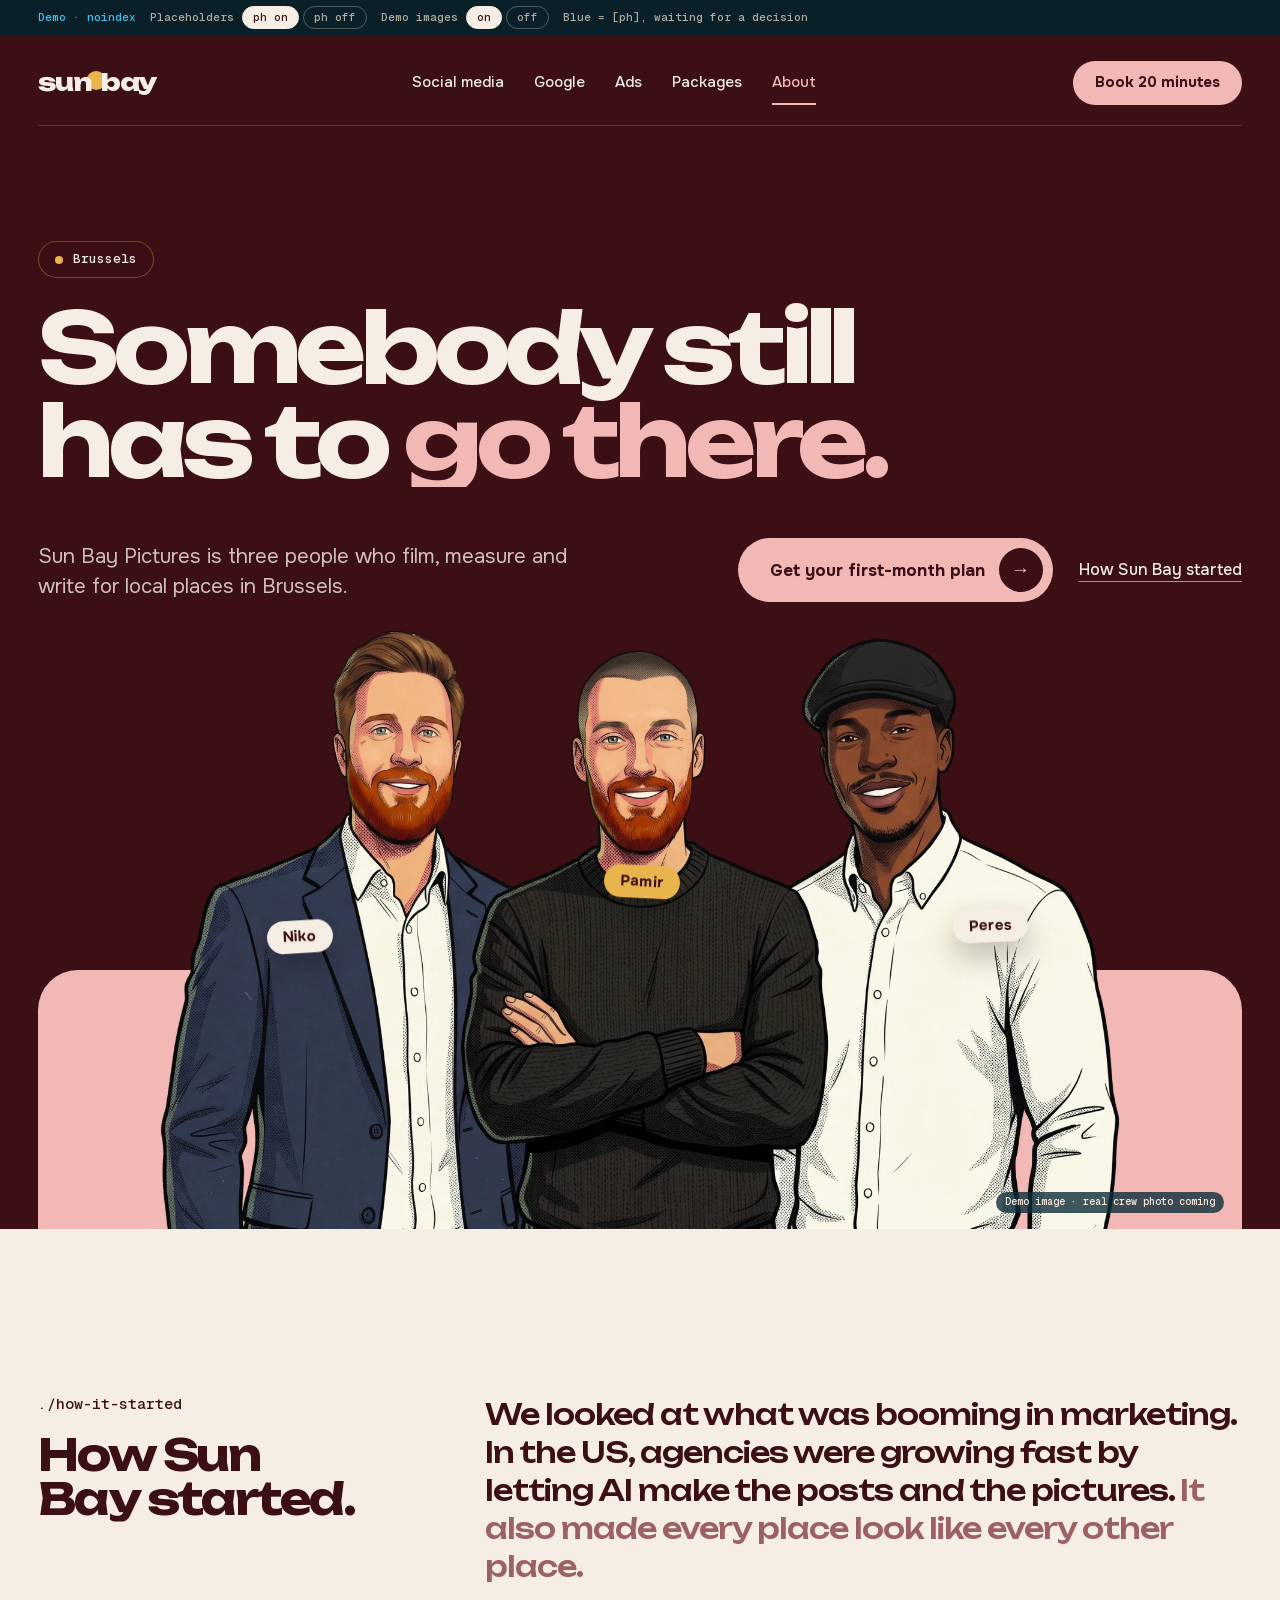
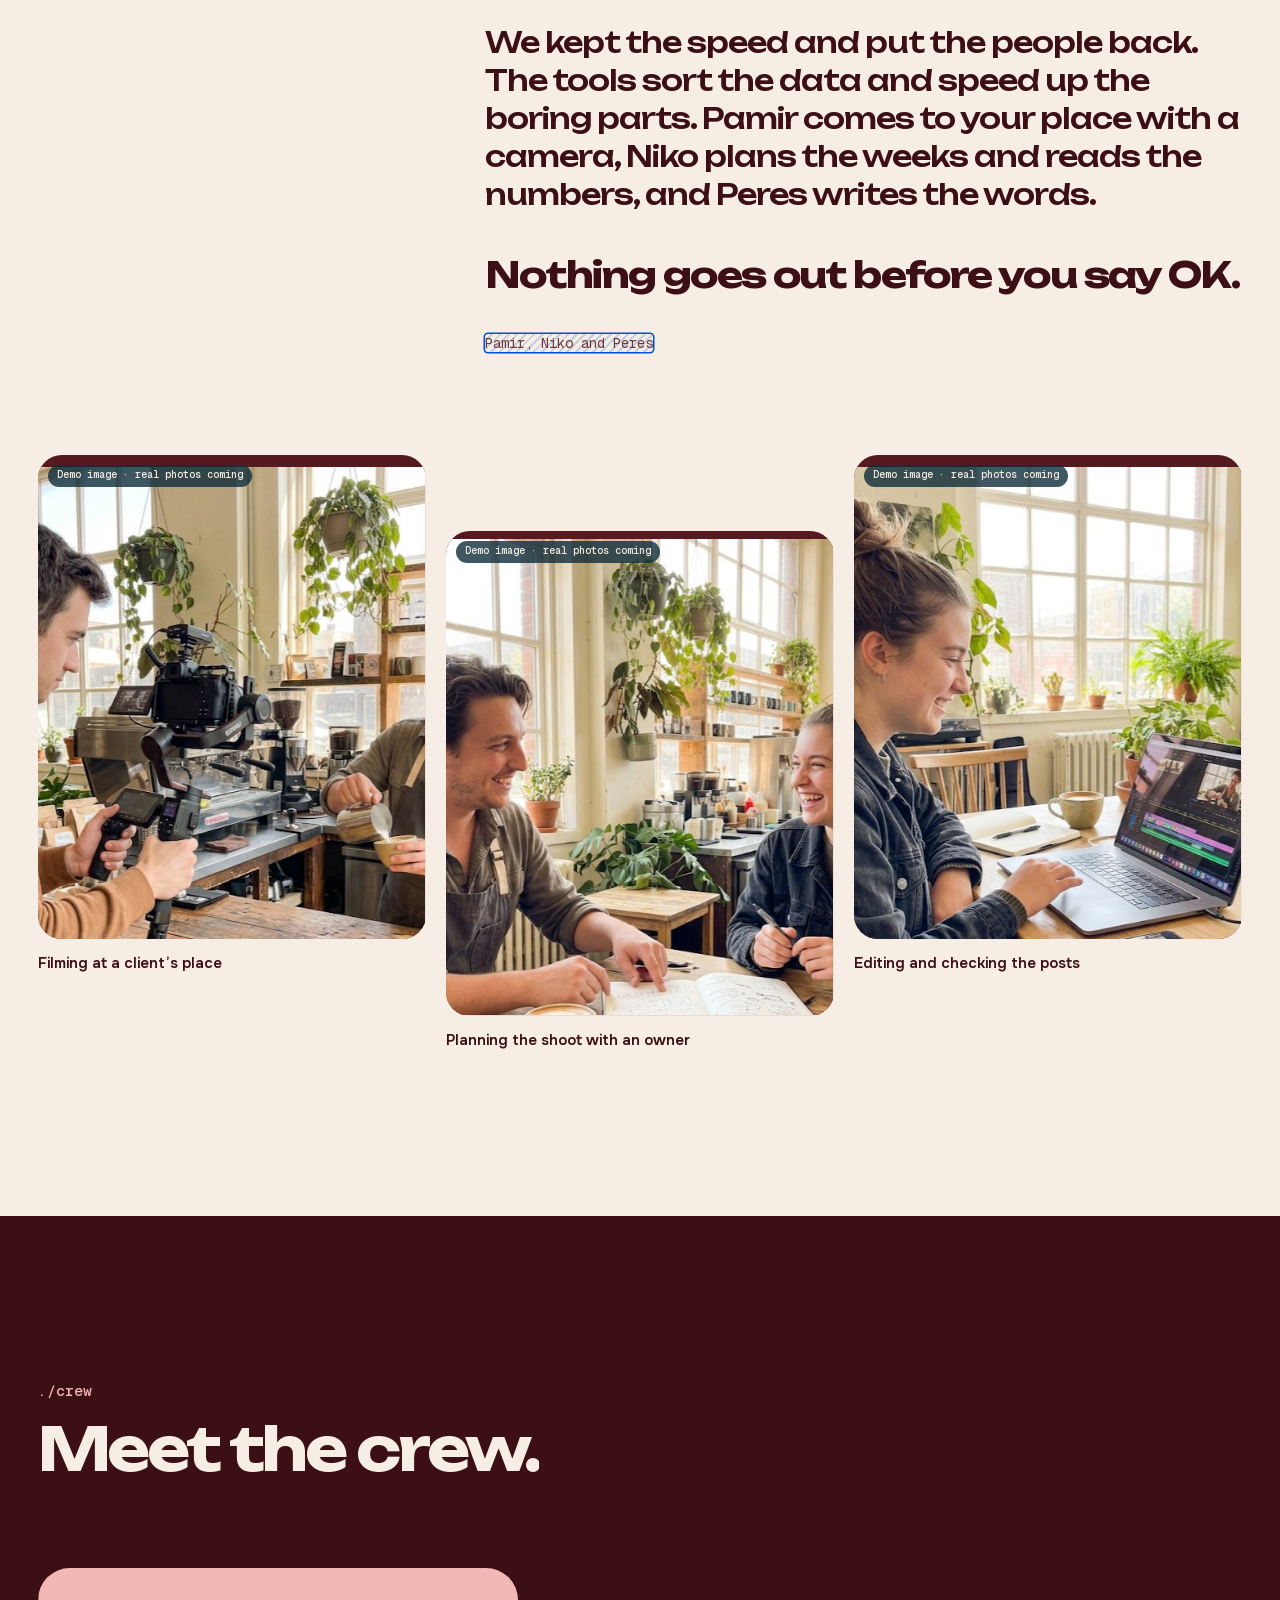
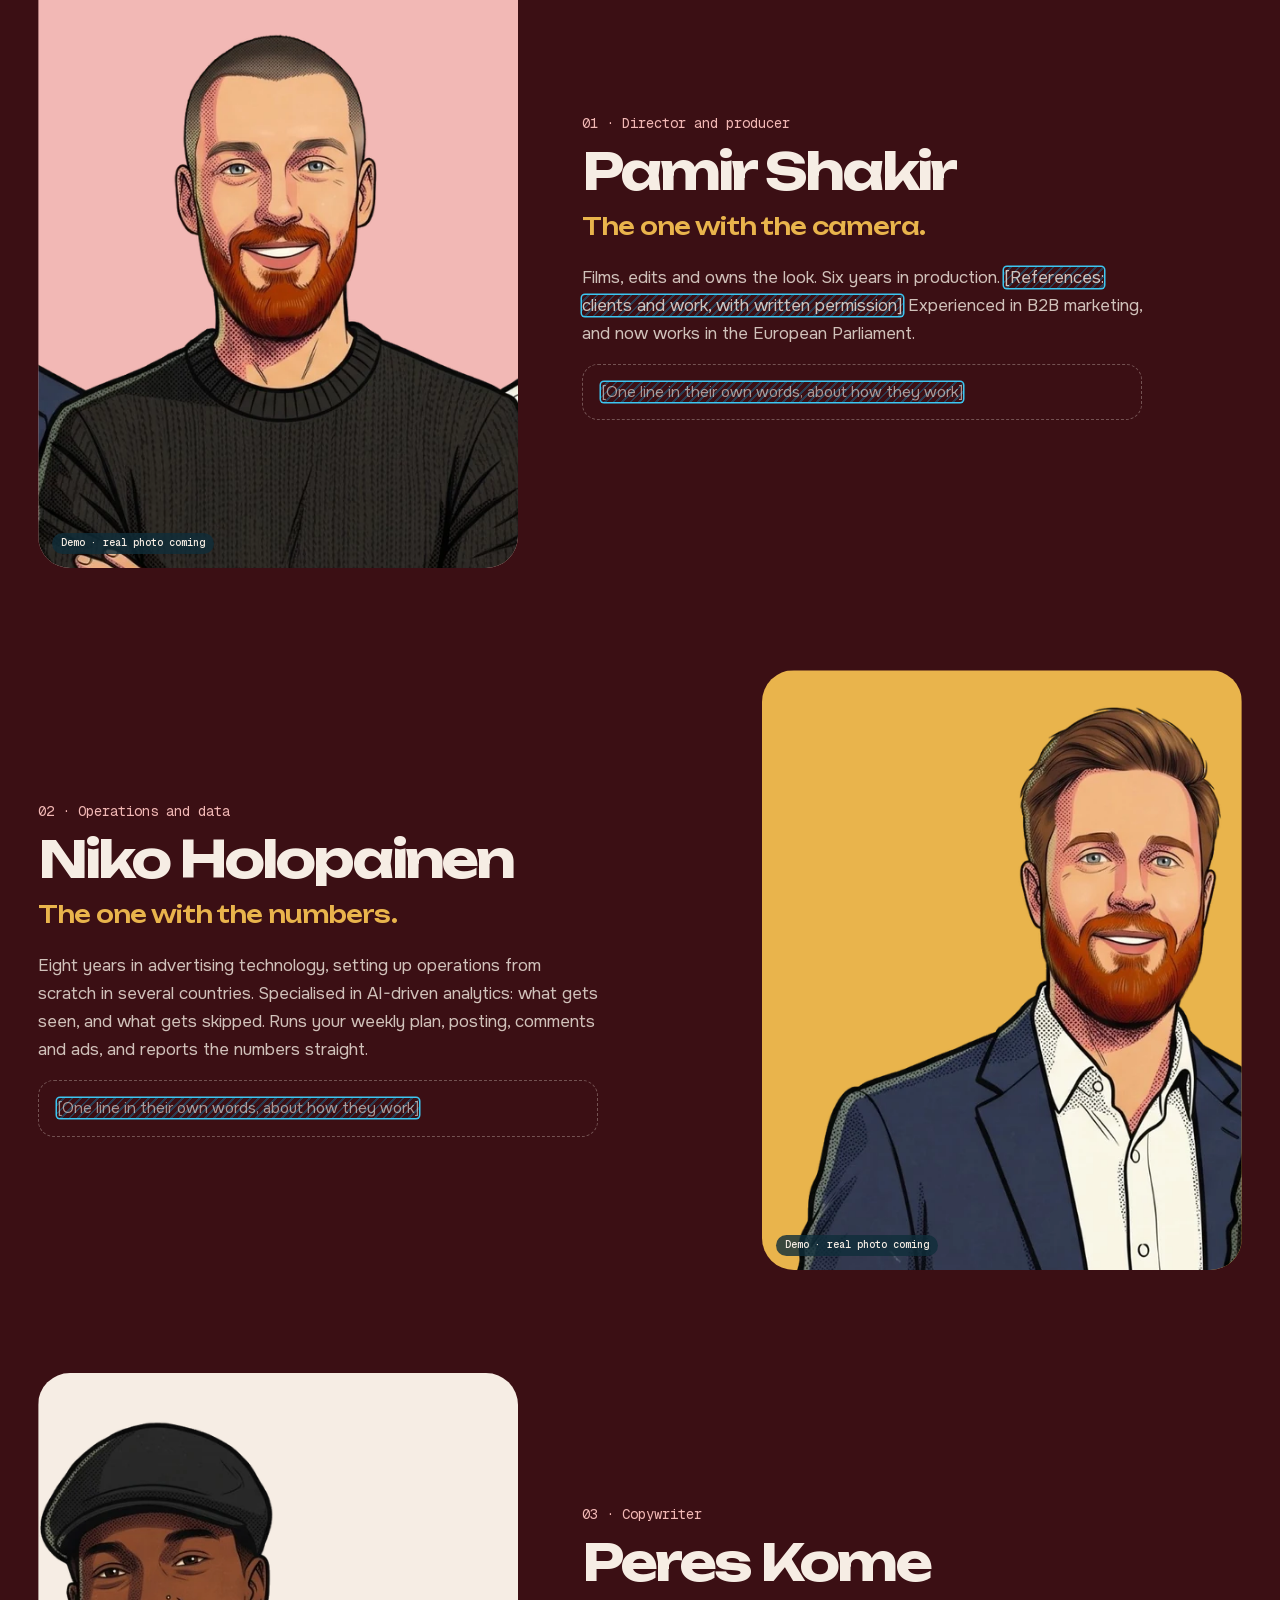
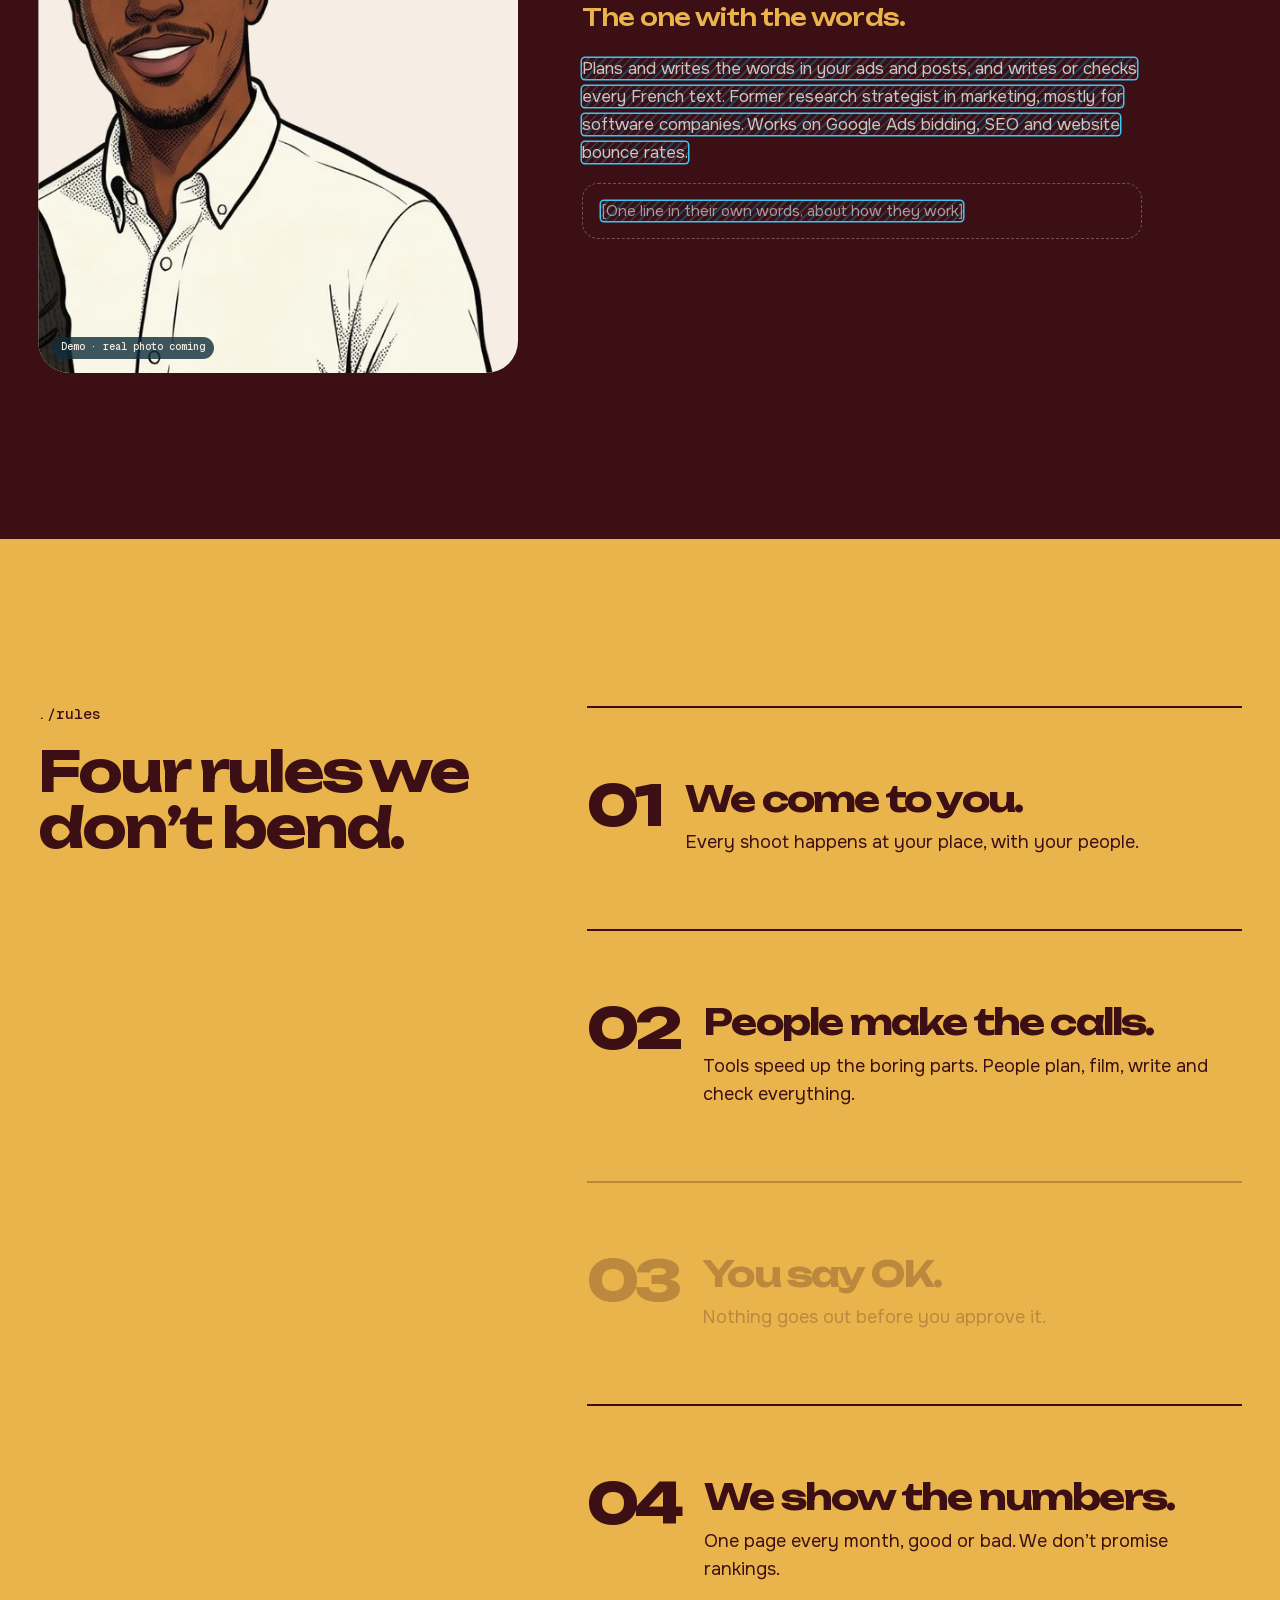
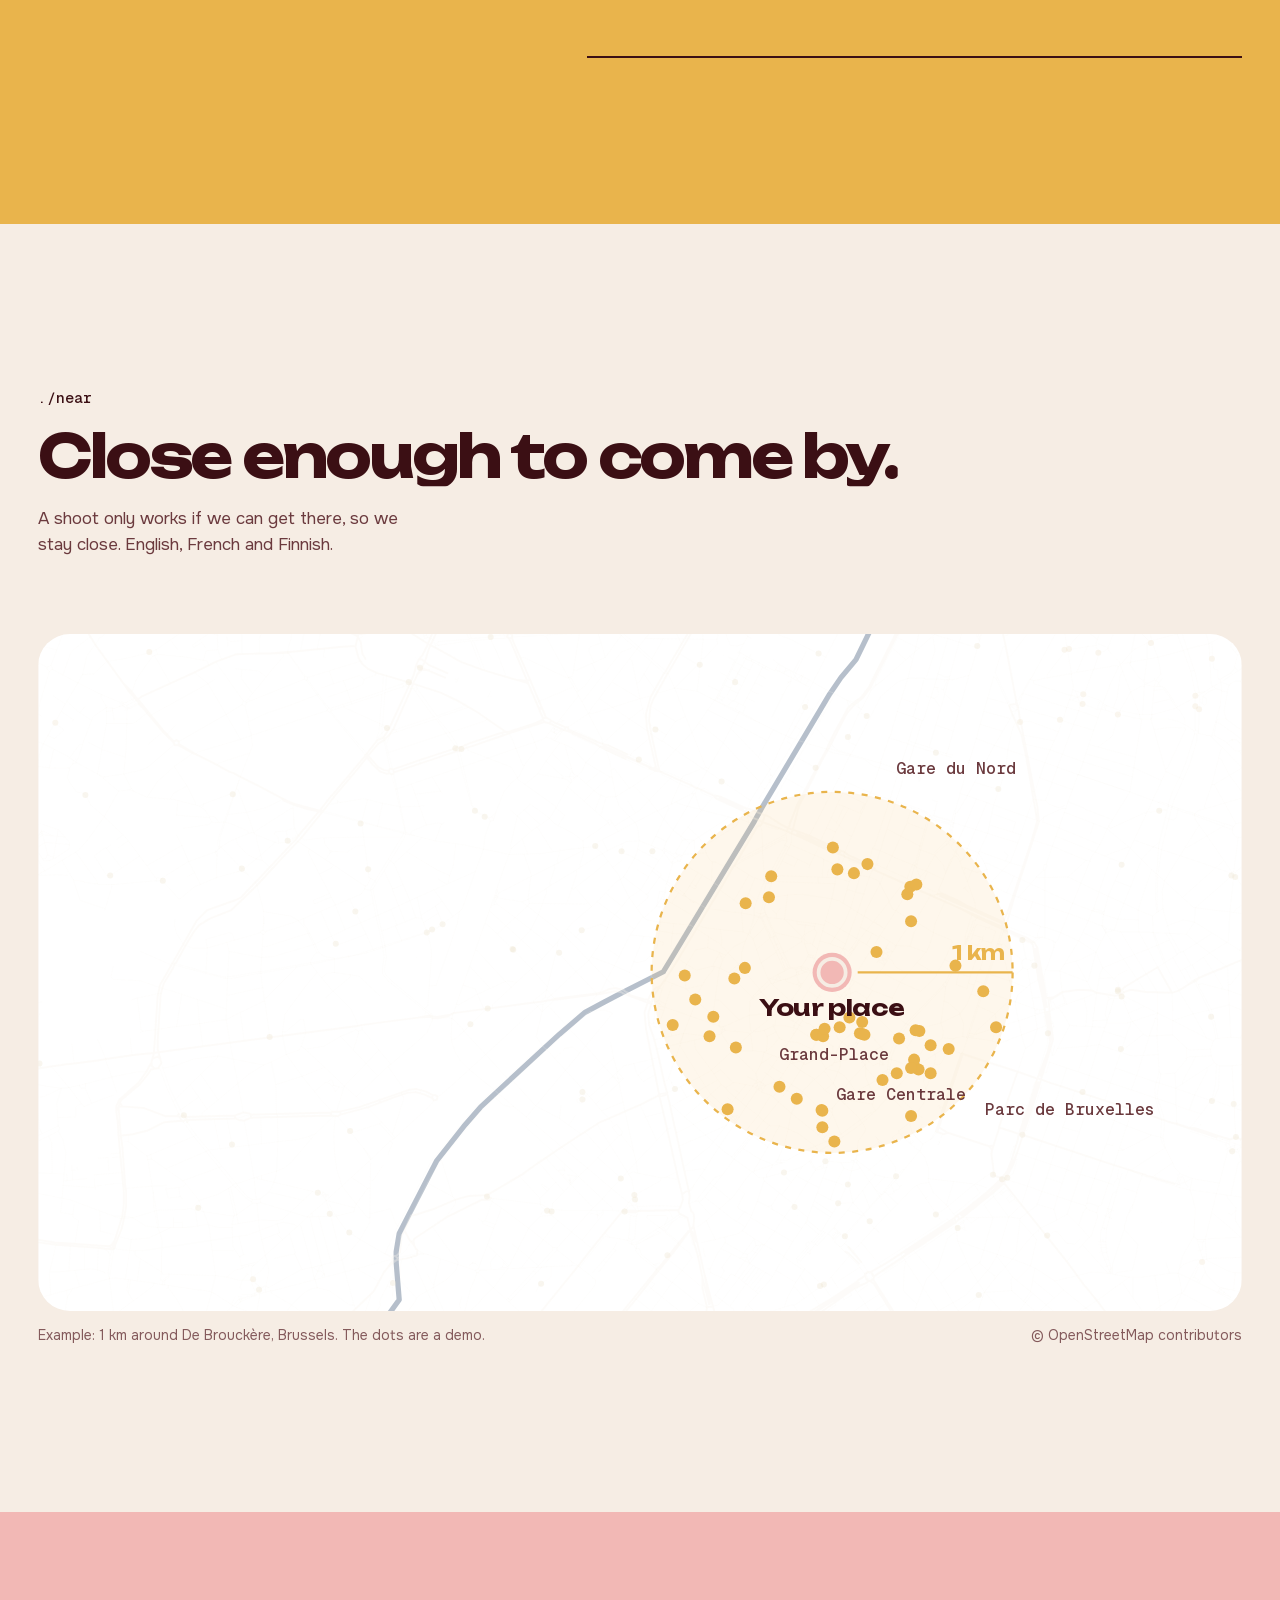
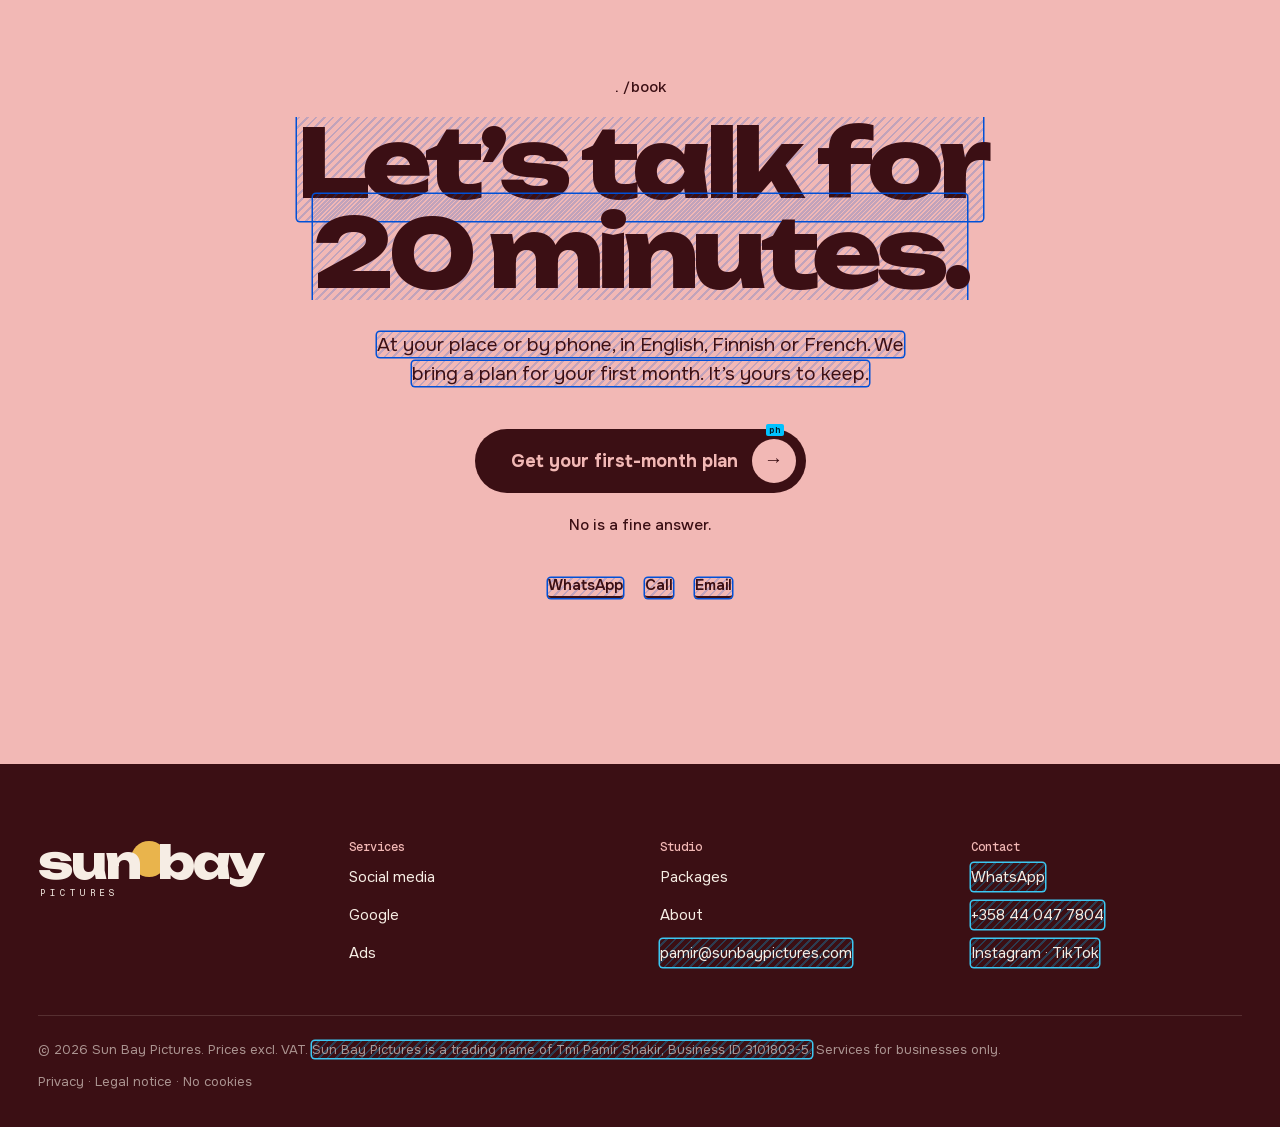
==== commit 7be5dd82: "Update the preview Co-Authored-By: Claude Opus 5.5 <noreply@anthropic.com>" ====
--- a/en/about/index.html
+++ b/en/about/index.html
@@ -20,21 +20,21 @@
 <meta property="og:image:width" content="1200">
 <meta property="og:image:height" content="630">
 <meta name="twitter:card" content="summary_large_image">
-<meta name="theme-color" content="#4A1F17">
+<meta name="theme-color" content="#3B0F14">
 <link rel="icon" href="../../favicon.ico" sizes="any">
 <link rel="icon" type="image/png" sizes="32x32" href="../../favicon-32.png">
 <link rel="icon" type="image/png" sizes="16x16" href="../../favicon-16.png">
 <link rel="apple-touch-icon" href="../../apple-touch-icon.png">
-<link rel="stylesheet" href="../../assets/css/soul.css?v=1794015514">
-<link rel="stylesheet" href="../../assets/css/sub.css?v=1794015696">
-<script>(function(r){r.classList.add('js');var q=new URLSearchParams(location.search),v=q.get('ph');if(v==='on'||v==='off'){try{localStorage.setItem('sbp-ph',v)}catch(e){}}else{try{v=localStorage.getItem('sbp-ph')}catch(e){v=null}}if(v==='off')r.classList.add('ph-off');var calm=window.matchMedia&&matchMedia('(prefers-reduced-motion: reduce)').matches;if(!calm&&q.get('intro')!=='0')r.classList.add('intro');if(!calm){try{if(sessionStorage.getItem('sb-pt')){sessionStorage.removeItem('sb-pt');r.classList.add('pt-arrive')}}catch(e){}}})(document.documentElement)</script>
-<script src="../../assets/js/soul.js?v=1794016105" defer></script>
+<link rel="stylesheet" href="../../assets/css/soul.css?v=1794164696">
+<link rel="stylesheet" href="../../assets/css/sub.css?v=1794165478">
+<script>(function(r){r.classList.add('js');var q=new URLSearchParams(location.search),v=q.get('ph');if(v==='on'||v==='off'){try{localStorage.setItem('sbp-ph',v)}catch(e){}}else{try{v=localStorage.getItem('sbp-ph')}catch(e){v=null}}if(v==='off')r.classList.add('ph-off');var d=q.get('demo');if(d==='on'||d==='off'){try{localStorage.setItem('sbp-demo',d)}catch(e){}}else{try{d=localStorage.getItem('sbp-demo')}catch(e){d=null}}if(d==='off')r.classList.add('demo-off');var calm=window.matchMedia&&matchMedia('(prefers-reduced-motion: reduce)').matches;if(!calm&&q.get('intro')!=='0')r.classList.add('intro');if(!calm){try{if(sessionStorage.getItem('sb-pt')){sessionStorage.removeItem('sb-pt');r.classList.add('pt-arrive')}}catch(e){}}})(document.documentElement)</script>
+<script src="../../assets/js/soul.js?v=1794079978" defer></script>
 <script src="../../assets/js/motion.js?v=1794011336" defer></script>
 <script src="../../assets/js/analytics.js?v=1793366410" defer></script>
 </head>
 <body class="pg pg--about">
-<div class="pt" aria-hidden="true" style="--pt-a1:#FFCB3D;--pt-a2:#F4A68C;--pt-bg:#4A1F17;--pt-fg:#FBF0E4;--pt-lc:#F4A68C"><i class="pt__p pt__p--1"></i><i class="pt__p pt__p--2"></i><div class="pt__p pt__p--3"><div class="pt__in"><p class="pt__lab"><span>./about</span></p><p class="pt__t"><span><span class="pt__w"><span class="pt__ch" style="--i:0">A</span><span class="pt__ch" style="--i:1">b</span><span class="pt__ch" style="--i:2">o</span><span class="pt__ch" style="--i:3">u</span><span class="pt__ch" style="--i:4">t</span></span><i class="pt__dot" style="--i:5"></i></span></p></div></div></div>
-<script type="application/json" id="pt-map">{"index.html": {"lab": "home", "a1": "#C9BCF5", "a2": "#FFCB3D", "bg": "#0E3B2C", "fg": "#FFF1DC", "lc": "#FFCB3D", "t": "<span class=\"pt__logo\"><span class=\"sbl\" role=\"img\" aria-label=\"Sun Bay Pictures\"><span class=\"sbl__w\" aria-hidden=\"true\">sun<span class=\"sbl__gap\"><span class=\"sbl__sun\"><\/span><\/span>bay<\/span><\/span><\/span>"}, "en/social-media/index.html": {"lab": "social-media", "a1": "#A8D8F0", "a2": "#D9F26A", "bg": "#1D2622", "fg": "#F6F2E8", "lc": "#D9F26A", "t": "<span class=\"pt__w\"><span class=\"pt__ch\" style=\"--i:0\">S<\/span><span class=\"pt__ch\" style=\"--i:1\">o<\/span><span class=\"pt__ch\" style=\"--i:2\">c<\/span><span class=\"pt__ch\" style=\"--i:3\">i<\/span><span class=\"pt__ch\" style=\"--i:4\">a<\/span><span class=\"pt__ch\" style=\"--i:5\">l<\/span><\/span> <span class=\"pt__w\"><span class=\"pt__ch\" style=\"--i:6\">m<\/span><span class=\"pt__ch\" style=\"--i:7\">e<\/span><span class=\"pt__ch\" style=\"--i:8\">d<\/span><span class=\"pt__ch\" style=\"--i:9\">i<\/span><span class=\"pt__ch\" style=\"--i:10\">a<\/span><\/span><i class=\"pt__dot\" style=\"--i:11\"><\/i>"}, "en/google-business-profile/index.html": {"lab": "google", "a1": "#FFCB3D", "a2": "#A8D8F0", "bg": "#0D3B3E", "fg": "#F4F0E6", "lc": "#A8D8F0", "t": "<span class=\"pt__w\"><span class=\"pt__ch\" style=\"--i:0\">G<\/span><span class=\"pt__ch\" style=\"--i:1\">o<\/span><span class=\"pt__ch\" style=\"--i:2\">o<\/span><span class=\"pt__ch\" style=\"--i:3\">g<\/span><span class=\"pt__ch\" style=\"--i:4\">l<\/span><span class=\"pt__ch\" style=\"--i:5\">e<\/span><\/span><i class=\"pt__dot\" style=\"--i:6\"><\/i>"}, "en/ads/index.html": {"lab": "ads", "a1": "#FFE08A", "a2": "#FF8C69", "bg": "#14213D", "fg": "#F7F3EC", "lc": "#FF8C69", "t": "<span class=\"pt__w\"><span class=\"pt__ch\" style=\"--i:0\">A<\/span><span class=\"pt__ch\" style=\"--i:1\">d<\/span><span class=\"pt__ch\" style=\"--i:2\">s<\/span><\/span><i class=\"pt__dot\" style=\"--i:3\"><\/i>"}, "en/packages/index.html": {"lab": "packages", "a1": "#C9BCF5", "a2": "#FFCB3D", "bg": "#FFF6E8", "fg": "#0E3B2C", "lc": "#0E3B2C", "t": "<span class=\"pt__w\"><span class=\"pt__ch\" style=\"--i:0\">P<\/span><span class=\"pt__ch\" style=\"--i:1\">a<\/span><span class=\"pt__ch\" style=\"--i:2\">c<\/span><span class=\"pt__ch\" style=\"--i:3\">k<\/span><span class=\"pt__ch\" style=\"--i:4\">a<\/span><span class=\"pt__ch\" style=\"--i:5\">g<\/span><span class=\"pt__ch\" style=\"--i:6\">e<\/span><span class=\"pt__ch\" style=\"--i:7\">s<\/span><\/span><i class=\"pt__dot\" style=\"--i:8\"><\/i>"}, "en/about/index.html": {"lab": "about", "a1": "#FFCB3D", "a2": "#F4A68C", "bg": "#4A1F17", "fg": "#FBF0E4", "lc": "#F4A68C", "t": "<span class=\"pt__w\"><span class=\"pt__ch\" style=\"--i:0\">A<\/span><span class=\"pt__ch\" style=\"--i:1\">b<\/span><span class=\"pt__ch\" style=\"--i:2\">o<\/span><span class=\"pt__ch\" style=\"--i:3\">u<\/span><span class=\"pt__ch\" style=\"--i:4\">t<\/span><\/span><i class=\"pt__dot\" style=\"--i:5\"><\/i>"}, "en/legal-notice/index.html": {"lab": "legal-notice", "a1": "#C9BCF5", "a2": "#FFCB3D", "bg": "#0E3B2C", "fg": "#FFF1DC", "lc": "#FFCB3D", "t": "<span class=\"pt__w\"><span class=\"pt__ch\" style=\"--i:0\">L<\/span><span class=\"pt__ch\" style=\"--i:1\">e<\/span><span class=\"pt__ch\" style=\"--i:2\">g<\/span><span class=\"pt__ch\" style=\"--i:3\">a<\/span><span class=\"pt__ch\" style=\"--i:4\">l<\/span><\/span> <span class=\"pt__w\"><span class=\"pt__ch\" style=\"--i:5\">n<\/span><span class=\"pt__ch\" style=\"--i:6\">o<\/span><span class=\"pt__ch\" style=\"--i:7\">t<\/span><span class=\"pt__ch\" style=\"--i:8\">i<\/span><span class=\"pt__ch\" style=\"--i:9\">c<\/span><span class=\"pt__ch\" style=\"--i:10\">e<\/span><\/span><i class=\"pt__dot\" style=\"--i:11\"><\/i>"}, "en/privacy/index.html": {"lab": "privacy", "a1": "#C9BCF5", "a2": "#FFCB3D", "bg": "#0E3B2C", "fg": "#FFF1DC", "lc": "#FFCB3D", "t": "<span class=\"pt__w\"><span class=\"pt__ch\" style=\"--i:0\">P<\/span><span class=\"pt__ch\" style=\"--i:1\">r<\/span><span class=\"pt__ch\" style=\"--i:2\">i<\/span><span class=\"pt__ch\" style=\"--i:3\">v<\/span><span class=\"pt__ch\" style=\"--i:4\">a<\/span><span class=\"pt__ch\" style=\"--i:5\">c<\/span><span class=\"pt__ch\" style=\"--i:6\">y<\/span><\/span><i class=\"pt__dot\" style=\"--i:7\"><\/i>"}}</script>
+<div class="pt" aria-hidden="true" style="--pt-a1:#E9B44C;--pt-a2:#F2B8B5;--pt-bg:#3B0F14;--pt-fg:#F6EDE4;--pt-lc:#F2B8B5"><i class="pt__p pt__p--1"></i><i class="pt__p pt__p--2"></i><div class="pt__p pt__p--3"><div class="pt__in"><p class="pt__lab"><span>./about</span></p><p class="pt__t"><span><span class="pt__w"><span class="pt__ch" style="--i:0">A</span><span class="pt__ch" style="--i:1">b</span><span class="pt__ch" style="--i:2">o</span><span class="pt__ch" style="--i:3">u</span><span class="pt__ch" style="--i:4">t</span></span><i class="pt__dot" style="--i:5"></i></span></p></div></div></div>
+<script type="application/json" id="pt-map">{"index.html": {"lab": "home", "a1": "#BFD9E0", "a2": "#EEB04A", "bg": "#0F2E3A", "fg": "#EFE4D2", "lc": "#EEB04A", "t": "<span class=\"pt__logo\"><span class=\"sbl\" role=\"img\" aria-label=\"Sun Bay Pictures\"><span class=\"sbl__w\" aria-hidden=\"true\">sun<span class=\"sbl__gap\"><span class=\"sbl__sun\"><\/span><\/span>bay<\/span><\/span><\/span>"}, "en/social-media/index.html": {"lab": "social-media", "a1": "#FFC53D", "a2": "#FF7AB6", "bg": "#14162E", "fg": "#FFF3E3", "lc": "#FF7AB6", "t": "<span class=\"pt__w\"><span class=\"pt__ch\" style=\"--i:0\">S<\/span><span class=\"pt__ch\" style=\"--i:1\">o<\/span><span class=\"pt__ch\" style=\"--i:2\">c<\/span><span class=\"pt__ch\" style=\"--i:3\">i<\/span><span class=\"pt__ch\" style=\"--i:4\">a<\/span><span class=\"pt__ch\" style=\"--i:5\">l<\/span><\/span> <span class=\"pt__w\"><span class=\"pt__ch\" style=\"--i:6\">m<\/span><span class=\"pt__ch\" style=\"--i:7\">e<\/span><span class=\"pt__ch\" style=\"--i:8\">d<\/span><span class=\"pt__ch\" style=\"--i:9\">i<\/span><span class=\"pt__ch\" style=\"--i:10\">a<\/span><\/span><i class=\"pt__dot\" style=\"--i:11\"><\/i>"}, "en/google-business-profile/index.html": {"lab": "google", "a1": "#FFCB3D", "a2": "#A8D8F0", "bg": "#0D3B3E", "fg": "#F4F0E6", "lc": "#A8D8F0", "t": "<span class=\"pt__w\"><span class=\"pt__ch\" style=\"--i:0\">G<\/span><span class=\"pt__ch\" style=\"--i:1\">o<\/span><span class=\"pt__ch\" style=\"--i:2\">o<\/span><span class=\"pt__ch\" style=\"--i:3\">g<\/span><span class=\"pt__ch\" style=\"--i:4\">l<\/span><span class=\"pt__ch\" style=\"--i:5\">e<\/span><\/span><i class=\"pt__dot\" style=\"--i:6\"><\/i>"}, "en/ads/index.html": {"lab": "ads", "a1": "#F5A66B", "a2": "#3D8BFF", "bg": "#0B1B3A", "fg": "#F2EFEA", "lc": "#3D8BFF", "t": "<span class=\"pt__w\"><span class=\"pt__ch\" style=\"--i:0\">A<\/span><span class=\"pt__ch\" style=\"--i:1\">d<\/span><span class=\"pt__ch\" style=\"--i:2\">s<\/span><\/span><i class=\"pt__dot\" style=\"--i:3\"><\/i>"}, "en/packages/index.html": {"lab": "packages", "a1": "#F4B6C2", "a2": "#E8B04B", "bg": "#FFF6E8", "fg": "#12261E", "lc": "#12261E", "t": "<span class=\"pt__w\"><span class=\"pt__ch\" style=\"--i:0\">P<\/span><span class=\"pt__ch\" style=\"--i:1\">a<\/span><span class=\"pt__ch\" style=\"--i:2\">c<\/span><span class=\"pt__ch\" style=\"--i:3\">k<\/span><span class=\"pt__ch\" style=\"--i:4\">a<\/span><span class=\"pt__ch\" style=\"--i:5\">g<\/span><span class=\"pt__ch\" style=\"--i:6\">e<\/span><span class=\"pt__ch\" style=\"--i:7\">s<\/span><\/span><i class=\"pt__dot\" style=\"--i:8\"><\/i>"}, "en/about/index.html": {"lab": "about", "a1": "#E9B44C", "a2": "#F2B8B5", "bg": "#3B0F14", "fg": "#F6EDE4", "lc": "#F2B8B5", "t": "<span class=\"pt__w\"><span class=\"pt__ch\" style=\"--i:0\">A<\/span><span class=\"pt__ch\" style=\"--i:1\">b<\/span><span class=\"pt__ch\" style=\"--i:2\">o<\/span><span class=\"pt__ch\" style=\"--i:3\">u<\/span><span class=\"pt__ch\" style=\"--i:4\">t<\/span><\/span><i class=\"pt__dot\" style=\"--i:5\"><\/i>"}, "en/legal-notice/index.html": {"lab": "legal-notice", "a1": "#F4B6C2", "a2": "#E8B04B", "bg": "#12261E", "fg": "#F2EDE4", "lc": "#E8B04B", "t": "<span class=\"pt__w\"><span class=\"pt__ch\" style=\"--i:0\">L<\/span><span class=\"pt__ch\" style=\"--i:1\">e<\/span><span class=\"pt__ch\" style=\"--i:2\">g<\/span><span class=\"pt__ch\" style=\"--i:3\">a<\/span><span class=\"pt__ch\" style=\"--i:4\">l<\/span><\/span> <span class=\"pt__w\"><span class=\"pt__ch\" style=\"--i:5\">n<\/span><span class=\"pt__ch\" style=\"--i:6\">o<\/span><span class=\"pt__ch\" style=\"--i:7\">t<\/span><span class=\"pt__ch\" style=\"--i:8\">i<\/span><span class=\"pt__ch\" style=\"--i:9\">c<\/span><span class=\"pt__ch\" style=\"--i:10\">e<\/span><\/span><i class=\"pt__dot\" style=\"--i:11\"><\/i>"}, "en/privacy/index.html": {"lab": "privacy", "a1": "#F4B6C2", "a2": "#E8B04B", "bg": "#12261E", "fg": "#F2EDE4", "lc": "#E8B04B", "t": "<span class=\"pt__w\"><span class=\"pt__ch\" style=\"--i:0\">P<\/span><span class=\"pt__ch\" style=\"--i:1\">r<\/span><span class=\"pt__ch\" style=\"--i:2\">i<\/span><span class=\"pt__ch\" style=\"--i:3\">v<\/span><span class=\"pt__ch\" style=\"--i:4\">a<\/span><span class=\"pt__ch\" style=\"--i:5\">c<\/span><span class=\"pt__ch\" style=\"--i:6\">y<\/span><\/span><i class=\"pt__dot\" style=\"--i:7\"><\/i>"}}</script>
 <a class="skip" href="#main">Skip to content</a>
 <div class="demobar" role="region" aria-label="Demo controls">
   <span class="demobar__tag">Demo<span class="demobar__long"> · noindex</span></span>
@@ -42,13 +42,18 @@
     <button type="button" data-set="ph" data-val="on" aria-pressed="false">ph on</button>
     <button type="button" data-set="ph" data-val="off" aria-pressed="false">ph off</button>
   </div>
+  <div class="demobar__group"><span class="demobar__label">Demo images</span>
+    <button type="button" data-set="demo" data-val="on" aria-pressed="false">on</button>
+    <button type="button" data-set="demo" data-val="off" aria-pressed="false">off</button>
+  </div>
   <span class="demobar__hint">Blue = [ph], waiting for a decision</span>
 </div>
 <div class="progress" data-progress aria-hidden="true"></div>
 <header class="sptop" id="top">
-<div class="spnav-wrap">
+<div class="spnav-wrap navbox"><div class="navfloat">
   <nav class="spnav" aria-label="Main">
-    <a class="spnav__brand" href="../../index.html"><span class="sbl" role="img" aria-label="Sun Bay Pictures"><span class="sbl__w" aria-hidden="true">sun<span class="sbl__gap"><span class="sbl__sun"></span></span>bay</span></span></a>
+    <span class="nav__bg" aria-hidden="true"><i class="nav__bgl"></i><i class="nav__bgr"></i></span>
+    <a class="spnav__brand" href="../../index.html"><span class="sbl" role="img" aria-label="Sun Bay Pictures"><span class="sbl__w" aria-hidden="true">sun<span class="sbl__gap"><span class="sbl__sun"></span></span>bay</span></span><span class="sbi" aria-hidden="true">sb<i class="sbi__dot"></i></span></a>
     <div class="spnav__links"><a href="../social-media/index.html">Social media</a><a href="../google-business-profile/index.html">Google</a><a href="../ads/index.html">Ads</a><a href="../packages/index.html">Packages</a><a href="index.html" aria-current="page">About</a></div>
     <a class="spnav__book" href="#book" data-track="to-book" data-track-place="nav">Book 20 minutes</a>
     <button class="nav__menu spnav__menu" type="button" aria-expanded="false" aria-controls="menu" data-open="Menu" data-close="Close">Menu</button>
@@ -59,16 +64,16 @@
     <a href="../ads/index.html">Ads</a>
     <a href="../packages/index.html">Packages</a>
     <a href="index.html" aria-current="page">About</a>
-    <a class="spmenu__book" href="#book">Book a 20-minute meeting</a>
+    <a class="spmenu__book" href="#book">Get your first-month plan</a>
   </div>
-</div>
+</div></div>
 <div class="abhero">
   <div class="abhero__text">
     <p class="spchip" data-reveal="fade"><span aria-hidden="true"></span>Brussels</p>
     <h1 class="abhero__h" data-reveal="mask" data-delay=".05">Somebody still has to <em>go there.</em></h1>
     <div class="abhero__row">
       <p class="abhero__p" data-reveal="up" data-delay=".2">Sun Bay Pictures is three people who film, measure and write for local places in Brussels.</p>
-      <div class="abhero__cta" data-reveal="up" data-delay=".3"><a class="btn btn--hi btn--hero" href="#book" data-track="to-book" data-track-place="hero">Book a 20-minute meeting</a><a class="sp-textlink" href="#story">How Sun Bay started</a></div>
+      <div class="abhero__cta" data-reveal="up" data-delay=".3"><a class="btn btn--hi btn--hero" href="#book" data-track="to-book" data-track-place="hero">Get your first-month plan</a><a class="sp-textlink" href="#story">How Sun Bay started</a></div>
     </div>
   </div>
   <div class="abstage">
@@ -84,9 +89,9 @@
   <div class="sp__in">
     <div class="abstory">
       <div class="abstory__head"><p class="sp-label" data-reveal="fade">./how-it-started</p><h2 class="sp-h2 abstory__h" id="story-h" data-reveal="mask">How Sun Bay started.</h2></div>
-      <div class="abstory__text"><p data-reveal="up">We looked at what was booming in marketing. In the US, agencies were growing fast by doing everything with AI: the posts, the pictures, the replies. <span class="abstory__hi">It also made every place look like every other place.</span></p><p data-reveal="up">We kept the speed and put the people back. The tools sort the data and speed up the boring parts. Pamir comes to your place with a camera, Niko plans the weeks and reads the numbers, and Peres writes the words.</p><p class="abstory__ok" data-reveal="up">Nothing goes out before you say OK.</p><p class="abstory__sign" data-reveal="fade"><span class="ph">Pamir, Niko and Peres</span></p></div>
+      <div class="abstory__text"><p data-reveal="up">We looked at what was booming in marketing. In the US, agencies were growing fast by letting AI make the posts and the pictures. <span class="abstory__hi">It also made every place look like every other place.</span></p><p data-reveal="up">We kept the speed and put the people back. The tools sort the data and speed up the boring parts. Pamir comes to your place with a camera, Niko plans the weeks and reads the numbers, and Peres writes the words.</p><p class="abstory__ok" data-reveal="up">Nothing goes out before you say OK.</p><p class="abstory__sign" data-reveal="fade"><span class="ph">Pamir, Niko and Peres</span></p></div>
     </div>
-    <div class="absnaps"><figure class="absnap absnap--0" data-reveal="curtain" data-delay="0.0"><div class="absnap__m"><figure class="slot slot--photo slot--real" style="--r:4/5"><img data-zoom=".06" src="../../assets/media/work-filming.jpg?v=1793474267" alt="Filming at a client’s place" loading="lazy" decoding="async"><small class="demo-tag">Demo image<em> · real photos coming</em></small></figure></div><figcaption>Filming at a client’s place</figcaption></figure><figure class="absnap absnap--1" data-reveal="curtain" data-delay="0.1"><div class="absnap__m"><figure class="slot slot--photo slot--real" style="--r:4/5"><img data-zoom=".06" src="../../assets/media/work-planning.jpg?v=1793474267" alt="Planning the shoot with an owner" loading="lazy" decoding="async"><small class="demo-tag">Demo image<em> · real photos coming</em></small></figure></div><figcaption>Planning the shoot with an owner</figcaption></figure><figure class="absnap absnap--2" data-reveal="curtain" data-delay="0.2"><div class="absnap__m"><figure class="slot slot--photo slot--real" style="--r:4/5"><img data-zoom=".06" src="../../assets/media/work-editing.jpg?v=1793474267" alt="Editing and checking the posts" loading="lazy" decoding="async"><small class="demo-tag">Demo image<em> · real photos coming</em></small></figure></div><figcaption>Editing and checking the posts</figcaption></figure></div>
+    <div class="absnaps"><figure class="absnap absnap--0" data-reveal="curtain" data-delay="0.0"><div class="absnap__m"><figure class="slot slot--photo slot--real slot--hasdemo" style="--r:4/5"><img data-zoom=".06" src="../../assets/media/work-filming.jpg?v=1793474267" alt="Filming at a client’s place" loading="lazy" decoding="async"><small class="demo-tag">Demo image<em> · real photos coming</em></small><span class="slot__tpl"><span class="slot__mark"></span><span class="slot__say"><span>Real photo coming · 4:5</span><b>Filming at a client’s place</b></span></span></figure></div><figcaption>Filming at a client’s place</figcaption></figure><figure class="absnap absnap--1" data-reveal="curtain" data-delay="0.1"><div class="absnap__m"><figure class="slot slot--photo slot--real slot--hasdemo" style="--r:4/5"><img data-zoom=".06" src="../../assets/media/work-planning.jpg?v=1793474267" alt="Planning the shoot with an owner" loading="lazy" decoding="async"><small class="demo-tag">Demo image<em> · real photos coming</em></small><span class="slot__tpl"><span class="slot__mark"></span><span class="slot__say"><span>Real photo coming · 4:5</span><b>Planning the shoot with an owner</b></span></span></figure></div><figcaption>Planning the shoot with an owner</figcaption></figure><figure class="absnap absnap--2" data-reveal="curtain" data-delay="0.2"><div class="absnap__m"><figure class="slot slot--photo slot--real slot--hasdemo" style="--r:4/5"><img data-zoom=".06" src="../../assets/media/work-editing.jpg?v=1793474267" alt="Editing and checking the posts" loading="lazy" decoding="async"><small class="demo-tag">Demo image<em> · real photos coming</em></small><span class="slot__tpl"><span class="slot__mark"></span><span class="slot__say"><span>Real photo coming · 4:5</span><b>Editing and checking the posts</b></span></span></figure></div><figcaption>Editing and checking the posts</figcaption></figure></div>
   </div>
 </section>
 
@@ -161,7 +166,7 @@
   <p class="sp-label" data-reveal="fade">./book</p>
   <h2 class="spbook__h" id="book-h" data-reveal="mask"><span class="ph">Let’s talk for <em>20 minutes.</em></span></h2>
   <p class="spbook__p" data-reveal="up"><span class="ph">At your place or by phone, in English, Finnish or French. We bring a plan for your first month. It’s yours to keep.</span></p>
-  <div class="spbook__cta" data-reveal="up" data-delay=".1"><a class="btn ph spbook__btn" href="https://www.pamirshakir.com/book/" data-track="book" data-track-place="book">Book a 20-minute meeting</a></div>
+  <div class="spbook__cta" data-reveal="up" data-delay=".1"><a class="btn ph spbook__btn" href="https://www.pamirshakir.com/book/" data-track="book" data-track-place="book">Get your first-month plan</a></div>
   <p class="spbook__no" data-reveal="fade">No is a fine answer.</p>
   <p class="spbook__or"><a href="https://wa.me/358440477804" data-track="whatsapp" data-track-place="book"><span class="ph">WhatsApp</span></a><a href="tel:+358440477804" data-track="phone" data-track-place="book"><span class="ph">Call</span></a><a href="mailto:pamir@sunbaypictures.com" data-track="email" data-track-place="book"><span class="ph">Email</span></a></p>
 </section>
@@ -175,6 +180,6 @@
   </div>
   <div class="spfoot__bottom"><p>© 2026 Sun Bay Pictures. Prices excl. VAT. <span class="ph">Sun Bay Pictures is a trading name of Tmi Pamir Shakir, Business ID 3101803-5.</span> Services for businesses only.</p><p><a href="../privacy/index.html">Privacy</a> · <a href="../legal-notice/index.html">Legal notice</a> · <a href="../privacy/index.html#cookies">No cookies</a></p></div>
 </footer>
-<div class="sticky"><a class="btn btn--yellow" href="#book" data-track="to-book" data-track-place="sticky">Book a 20-minute meeting</a></div>
+<div class="sticky"><a class="btn btn--yellow" href="#book" data-track="to-book" data-track-place="sticky">Get your first-month plan</a></div>
 </body>
 </html>
--- a/assets/css/soul.css
+++ b/assets/css/soul.css
@@ -24,16 +24,19 @@
 
 :root {
   /* colour */
-  --green: #0E3B2C;
-  --green-2: #14503C;
-  --cream: #FFF1DC;
-  --yellow: #FFCB3D;
-  --lilac: #C9BCF5;
-  --ink-soft: #2E5446;
-  --cream-86: rgba(255, 241, 220, .86);
-  --cream-80: rgba(255, 241, 220, .8);
-  --cream-40: rgba(255, 241, 220, .4);
-  --cream-30: rgba(255, 241, 220, .3);
+  /* the home: palette Bay at Golden Hour (8 Nov 2026, his pick in place of Garden & Lilac, which
+     recalled Subway). The token names stay: --green is deep bay, --green-2 bay 2, --cream sand,
+     --yellow the golden sun, --lilac the pale sky. Sub-pages set their own on .pg (sub.css). */
+  --green: #0F2E3A;
+  --green-2: #173F4E;
+  --cream: #EFE4D2;
+  --yellow: #EEB04A;
+  --lilac: #BFD9E0;
+  --ink-soft: #3A5562;
+  --cream-86: rgba(239, 228, 210, .86);
+  --cream-80: rgba(239, 228, 210, .8);
+  --cream-40: rgba(239, 228, 210, .4);
+  --cream-30: rgba(239, 228, 210, .3);
 
   /* type */
   --font-display: "Unbounded", sans-serif;
@@ -55,7 +58,7 @@
 
   /* shadow */
   --shadow-sticker: 0 30px 60px rgba(0, 0, 0, .35);
-  --shadow-tile: 0 20px 40px rgba(14, 59, 44, .18);
+  --shadow-tile: 0 20px 40px rgba(15, 46, 58, .18);
   --shadow-bar: 0 14px 34px rgba(0, 0, 0, .3);
 
   /* focus ring and [ph] markers: cream on green, green on light bands */
@@ -184,7 +187,7 @@
   border-radius: var(--r-pill);
   font: 500 10px/1.25 var(--font-mono);
   color: var(--cream);
-  background: rgba(14, 59, 44, .8);
+  background: rgba(15, 46, 58, .8);
   pointer-events: none;
 }
 .demo-tag em { font-style: normal; }
@@ -195,7 +198,7 @@
   position: relative; z-index: 30;
   display: flex; align-items: center; gap: 14px;
   padding: 6px var(--gutter);
-  background: #071F17; color: rgba(255, 241, 220, .72);
+  background: #0A2029; color: rgba(239, 228, 210, .72);
   font: 500 11px/1.2 var(--font-mono);
   overflow-x: auto; white-space: nowrap; scrollbar-width: none;
 }
@@ -205,7 +208,7 @@
 .demobar__label { margin-right: 4px; }
 .demobar button {
   font: inherit; color: inherit; background: transparent;
-  border: 1px solid rgba(255, 241, 220, .3); border-radius: var(--r-pill);
+  border: 1px solid rgba(239, 228, 210, .3); border-radius: var(--r-pill);
   padding: 4px 10px; cursor: pointer;
 }
 .demobar button[aria-pressed="true"] { background: var(--cream); color: var(--green); border-color: var(--cream); }
@@ -607,7 +610,7 @@
 .foot__mark { font: 700 clamp(32px, 3vw, 44px)/1 var(--font-display); letter-spacing: -.055em; }
 .foot__contact { font-size: 15px; line-height: 1.8; }
 .foot__contact a { display: inline-block; }
-.foot__bottom { display: flex; flex-wrap: wrap; justify-content: space-between; gap: 10px 32px; margin-top: 56px; font-size: 13px; line-height: 1.5; color: rgba(255, 241, 220, .65); }
+.foot__bottom { display: flex; flex-wrap: wrap; justify-content: space-between; gap: 10px 32px; margin-top: 56px; font-size: 13px; line-height: 1.5; color: rgba(239, 228, 210, .65); }
 .foot__bottom a:hover { color: var(--cream); opacity: 1; }
 
 /* ---------- mobile sticky book bar ---------- */
@@ -763,7 +766,7 @@
 .yr__months { display: grid; grid-template-columns: repeat(12, minmax(0, 1fr)); gap: 6px; }
 .yr__months li { display: grid; grid-template-columns: repeat(4, 1fr); row-gap: 6px; justify-items: center; }
 .yr__months span { grid-column: 1 / -1; font: 500 12px/1 var(--font-mono); opacity: .7; }
-.yr__months i { grid-column: 1 / -1; width: 18px; height: 18px; border-radius: 50%; border: 2px solid rgba(14, 59, 44, .25); }
+.yr__months i { grid-column: 1 / -1; width: 18px; height: 18px; border-radius: 50%; border: 2px solid rgba(15, 46, 58, .25); }
 .yr__months li.is-shoot i { border-color: var(--green); background: var(--lilac); }
 .yr__months b { width: 3px; height: 14px; border-radius: 2px; background: var(--green); opacity: .5; }
 .yr__legend { font-size: 14px; opacity: .8; }
@@ -803,17 +806,17 @@
 .gcard__pics { display: grid; grid-template-columns: repeat(3, 1fr); gap: 6px; margin-top: 8px; }
 .gcard__pics .slot { border-radius: 12px; overflow: hidden; }
 .gcard__pics .demo-tag { display: none; }   /* the card's own "Demo profile" note covers them */
-.gcard__rev { display: grid; gap: 6px; margin-top: 8px; padding-top: 12px; border-top: 1px solid rgba(14, 59, 44, .15); font-size: 14px; line-height: 1.45; }
+.gcard__rev { display: grid; gap: 6px; margin-top: 8px; padding-top: 12px; border-top: 1px solid rgba(15, 46, 58, .15); font-size: 14px; line-height: 1.45; }
 .gcard__who { font-weight: 700; }
 .gcard__who span { color: #C98A00; }
-.gcard__reply { padding: 10px 12px; border-radius: 14px; background: rgba(14, 59, 44, .07); }
+.gcard__reply { padding: 10px 12px; border-radius: 14px; background: rgba(15, 46, 58, .07); }
 
 .star { display: grid; grid-template-columns: repeat(auto-fit, minmax(min(100%, 320px), 1fr)); gap: clamp(18px, 3vw, 40px); align-items: start; }
 .star__review, .star__chat { padding: clamp(22px, 2.4vw, 30px); border-radius: var(--r-card); transform: rotate(var(--rot)); }
 .star__review { background: var(--cream); color: var(--green); --ring: var(--green); }
 .star__who { display: flex; justify-content: space-between; gap: 12px; font: 700 16px/1.3 var(--font-body); }
 .star__stars { color: #C98A00; letter-spacing: 2px; }
-.star__stars i { font-style: normal; color: rgba(14, 59, 44, .2); }
+.star__stars i { font-style: normal; color: rgba(15, 46, 58, .2); }
 .star__text { margin-top: 10px; font: 700 clamp(20px, 2vw, 26px)/1.25 var(--font-display); letter-spacing: -.035em; }
 .star__reply { margin-top: 18px; padding: 16px 18px; border-radius: 20px; background: var(--yellow); }
 .star__by { margin-bottom: 6px; font: 500 12px/1.3 var(--font-mono); }
@@ -853,17 +856,17 @@
 .fmt--191 .fmt__ad { width: clamp(260px, 32vw, 460px); }
 .fmt .slot { width: 100%; }
 .fmt .demo-tag { top: auto; bottom: 52px; }
-.fmt__top { position: absolute; left: 0; right: 0; top: 0; z-index: 3; padding: 10px 12px 18px; background: linear-gradient(rgba(14, 59, 44, .75), transparent); color: var(--cream); font: 500 12px/1.2 var(--font-body); }
+.fmt__top { position: absolute; left: 0; right: 0; top: 0; z-index: 3; padding: 10px 12px 18px; background: linear-gradient(rgba(15, 46, 58, .75), transparent); color: var(--cream); font: 500 12px/1.2 var(--font-body); }
 .fmt__cta { position: absolute; left: 10px; right: 10px; bottom: 10px; z-index: 3; padding: 9px 12px; border-radius: var(--r-pill); background: var(--yellow); color: var(--green); text-align: center; font: 700 13px/1 var(--font-body); }
 .fmt figcaption.pill { border-color: var(--green); }
 
 .map { margin: 0; }
-.map__box { position: relative; overflow: hidden; aspect-ratio: 16 / 9; border-radius: var(--r-card); background: #0A2C20; }
+.map__box { position: relative; overflow: hidden; aspect-ratio: 16 / 9; border-radius: var(--r-card); background: #0B2530; }
 .map__box img, .map__over { position: absolute; inset: 0; width: 100%; height: 100%; }
-.map__zone { fill: rgba(255, 203, 61, .1); stroke: var(--yellow); stroke-width: 3; stroke-dasharray: 8 10; }
+.map__zone { fill: rgba(238, 176, 74, .1); stroke: var(--yellow); stroke-width: 3; stroke-dasharray: 8 10; }
 .map__over circle.in { fill: var(--yellow); }
-.map__over circle.out { fill: rgba(255, 241, 220, .35); }
-.map__marks text { fill: rgba(255, 241, 220, .72); font: 500 22px var(--font-mono); }
+.map__over circle.out { fill: rgba(239, 228, 210, .35); }
+.map__marks text { fill: rgba(239, 228, 210, .72); font: 500 22px var(--font-mono); }
 .map__radius { stroke: var(--yellow); stroke-width: 3; }
 .map__km { fill: var(--yellow); font: 700 26px var(--font-display); }
 .map__door { fill: var(--lilac); stroke: var(--cream); stroke-width: 5; }
@@ -875,9 +878,9 @@
 
 .switches { max-width: 560px; padding: clamp(22px, 2.6vw, 32px); border-radius: var(--r-card); background: var(--cream); color: var(--green); box-shadow: var(--shadow-tile); transform: rotate(var(--rot)); }
 .switches__head { margin-bottom: 10px; font: 500 13px/1 var(--font-mono); }
-.sw { display: flex; align-items: center; justify-content: space-between; gap: 16px; padding: 14px 0; border-top: 1px solid rgba(14, 59, 44, .14); font: 600 17px/1.3 var(--font-body); }
+.sw { display: flex; align-items: center; justify-content: space-between; gap: 16px; padding: 14px 0; border-top: 1px solid rgba(15, 46, 58, .14); font: 600 17px/1.3 var(--font-body); }
 .sw > span:first-child { transition: opacity .35s ease; }
-.sw__t { position: relative; flex: none; width: 52px; height: 30px; border-radius: var(--r-pill); background: rgba(14, 59, 44, .18); transition: background-color .35s ease; }
+.sw__t { position: relative; flex: none; width: 52px; height: 30px; border-radius: var(--r-pill); background: rgba(15, 46, 58, .18); transition: background-color .35s ease; }
 .sw__t b { position: absolute; left: 4px; top: 4px; width: 22px; height: 22px; border-radius: 50%; background: #fff; box-shadow: 0 2px 6px rgba(0, 0, 0, .25); transition: transform .4s cubic-bezier(.34, 1.56, .64, 1); }
 .sw--ai > span:first-child { opacity: .55; }
 .sw--keep { font-weight: 700; }
@@ -934,7 +937,7 @@
 /* legal notice and privacy */
 .sec--plain { padding: clamp(64px, 8vw, 110px) 0 clamp(72px, 8vw, 120px); }
 .dl { display: grid; max-width: 820px; margin: 0; }
-.dl > div { display: grid; grid-template-columns: minmax(140px, 220px) 1fr; gap: 6px 24px; padding: 18px 0; border-top: 1px solid rgba(14, 59, 44, .15); }
+.dl > div { display: grid; grid-template-columns: minmax(140px, 220px) 1fr; gap: 6px 24px; padding: 18px 0; border-top: 1px solid rgba(15, 46, 58, .15); }
 .dl dt { font: 500 14px/1.5 var(--font-mono); }
 .dl dd { margin: 0; font: 600 17px/1.5 var(--font-body); }
 .dl a { border-bottom: 1px solid currentColor; }
@@ -1363,20 +1366,20 @@
 .pcard__parts { display: grid; gap: 8px; margin-top: 6px; }
 .pcard__parts li {
   display: flex; align-items: center; gap: 12px;
-  padding: 10px 12px; border-radius: 14px; background: rgba(14, 59, 44, .06);
+  padding: 10px 12px; border-radius: 14px; background: rgba(15, 46, 58, .06);
   font: 600 15px/1.3 var(--font-body); transition: background-color .3s ease;
 }
 .pcard__parts i {
   flex: none; display: grid; place-items: center; width: 28px; height: 28px;
-  border-radius: 50%; border: 2px dashed rgba(14, 59, 44, .35);
+  border-radius: 50%; border: 2px dashed rgba(15, 46, 58, .35);
   font: 800 14px/1 var(--font-display); font-style: normal;
 }
 .pcard__parts i svg { display: none; width: 16px; height: 16px; }
-.pcard__parts li.is-now { background: rgba(255, 203, 61, .45); }
+.pcard__parts li.is-now { background: rgba(238, 176, 74, .45); }
 .pcard__parts li.is-now i { border-style: solid; border-color: var(--green); animation: now-pulse 1.4s ease-in-out infinite; }
 .pcard__parts li[data-v="yes"] i { border: 0; background: var(--yellow); }
 .pcard__parts li[data-v="yes"] i svg { display: block; }
-.pcard__parts li[data-v="no"] { background: rgba(201, 188, 245, .6); }
+.pcard__parts li[data-v="no"] { background: rgba(191, 217, 224, .6); }
 .pcard__parts li[data-v="no"] i { border: 0; background: var(--lilac); }
 .pcard__parts li[data-v="no"] i::before { content: "!"; }
 .pcard__parts li[data-v="unsure"] i { border-color: var(--green); }
@@ -1539,7 +1542,7 @@
 .hstep h3 { font: 700 clamp(22px, 2.6vw, 36px)/1.05 var(--font-display); letter-spacing: -.05em; }
 .hstep p { font-size: 18px; line-height: 1.55; }
 
-.case2 { padding: clamp(110px, 13vw, 190px) 0; box-shadow: inset 0 1px 0 rgba(255, 241, 220, .14); }
+.case2 { padding: clamp(110px, 13vw, 190px) 0; box-shadow: inset 0 1px 0 rgba(239, 228, 210, .14); }
 .case2__h { max-width: 820px; font-size: clamp(34px, 4.6vw, 66px); }
 .case2__pill { padding: 9px 14px; border: 1px solid var(--cream-30); border-radius: var(--r-pill); font: 400 12px/1.3 var(--font-mono); }
 .case2__grid { display: flex; flex-wrap: wrap; gap: clamp(20px, 2.4vw, 32px); margin-top: clamp(48px, 6vw, 80px); align-items: stretch; }
@@ -1572,7 +1575,7 @@
 .sbl { display: inline-flex; flex-direction: column; align-items: flex-start; gap: .14em; font-size: var(--logo, 26px); line-height: 1; }
 .sbl__w { isolation: isolate; font: 800 1em/.9 var(--font-display); letter-spacing: -.06em; white-space: nowrap; }
 .sbl__gap { position: relative; display: inline-block; width: .42em; height: .7em; }
-.sbl__sun { position: absolute; left: 50%; bottom: .04em; z-index: -1; width: .78em; height: .78em; border-radius: 50%; background: #FFCB3D; transform: translateX(-50%); }
+.sbl__sun { position: absolute; left: 50%; bottom: .04em; z-index: -1; width: .78em; height: .78em; border-radius: 50%; background: var(--dot, var(--yellow)); transform: translateX(-50%); }
 .sbl__p { padding-left: .2em; font: 400 .2em/1 var(--font-mono); letter-spacing: .42em; }
 .brand .sbl { --logo: clamp(23px, 1.9vw, 27px); }
 .foot__mark .sbl { --logo: clamp(44px, 4.6vw, 66px); }
@@ -1582,21 +1585,21 @@
    the videos, the word-by-word headline (motion.js), the arrow button, the faces line and the bottom row. */
 .top--v2 {
   display: flex; flex-direction: column; min-height: 100vh; min-height: 100svh;
-  background: radial-gradient(ellipse 58% 46% at 50% 46%, #17543F 0%, rgba(14, 59, 44, 0) 72%), var(--green);
+  background: radial-gradient(ellipse 58% 46% at 50% 46%, #1E4D5F 0%, rgba(15, 46, 58, 0) 72%), var(--green);
 }
 .top--v2 .nav { z-index: 6; box-shadow: 0 10px 30px rgba(0, 0, 0, .18); }
 .top--v2 .menu { z-index: 7; }
 .top--v2 .hero { z-index: 4; flex: 1; justify-content: center; gap: clamp(22px, 2.4vw, 30px); padding: clamp(56px, 8vw, 110px) clamp(4px, 1vw, 12px) clamp(40px, 6vw, 80px); }
 .top--v2 .hero h1 { max-width: 1080px; font-size: clamp(40px, 7.6vw, 118px); line-height: .98; letter-spacing: -.055em; }
 .wv { display: inline-block; padding: .06em .02em .2em; margin: -.06em -.02em -.2em; }
-.top--v2 .hero .lead { max-width: 600px; color: rgba(255, 241, 220, .82); text-wrap: pretty; }
-.chip--v2 { gap: 10px; padding: 9px 16px 9px 12px; border: 1px solid rgba(255, 241, 220, .12); background: rgba(20, 80, 60, .75); -webkit-backdrop-filter: blur(8px); backdrop-filter: blur(8px); }
+.top--v2 .hero .lead { max-width: 600px; color: rgba(239, 228, 210, .82); text-wrap: pretty; }
+.chip--v2 { gap: 10px; padding: 9px 16px 9px 12px; border: 1px solid rgba(239, 228, 210, .12); background: rgba(23, 63, 78, .75); -webkit-backdrop-filter: blur(8px); backdrop-filter: blur(8px); }
 .chip__dot--v2 { width: 10px; height: 10px; }
 .chip__dot--v2::after { content: none; }
 .chip__ring { position: absolute; inset: -6px; border: 1.5px solid var(--yellow); border-radius: 50%; }
-.btn--arrow { gap: 14px; padding: 10px 10px 10px 30px; font-size: 18px; box-shadow: 0 14px 34px rgba(255, 203, 61, .18); }
+.btn--arrow { gap: 14px; padding: 10px 10px 10px 30px; font-size: 18px; box-shadow: 0 14px 34px rgba(238, 176, 74, .18); }
 .btn__arrow { flex: none; width: 46px; height: 46px; display: grid; place-items: center; border-radius: 50%; background: var(--green); color: var(--yellow); font-size: 20px; }
-.faces { display: flex; align-items: center; gap: 12px; font: 400 14px/1.3 var(--font-body); color: rgba(255, 241, 220, .7); }
+.faces { display: flex; align-items: center; gap: 12px; font: 400 14px/1.3 var(--font-body); color: rgba(239, 228, 210, .7); }
 .faces__row { display: flex; }
 .face { position: relative; flex: none; width: 34px; height: 34px; box-sizing: border-box; overflow: hidden; border: 2px solid var(--green); border-radius: 50%; }
 .face + .face { margin-left: -10px; }
@@ -1616,7 +1619,7 @@
 .hl__card { overflow: hidden; border: 7px solid var(--cream); border-radius: 26px; background: var(--green-2); box-shadow: 0 2px 0 rgba(255, 255, 255, .08) inset, 0 30px 60px rgba(0, 0, 0, .35), 0 8px 18px rgba(0, 0, 0, .2); transition: transform .5s cubic-bezier(.16, 1, .3, 1); }
 .hl__p--front:hover .hl__card { transform: rotate(var(--rot-h)) scale(1.04); }
 .hl__p--back .hl__card { border-width: 5px; border-radius: 18px; filter: blur(1.4px) saturate(.9); opacity: .8; box-shadow: 0 20px 40px rgba(0, 0, 0, .3); }
-.hl .demo-tag { left: 8px; top: 8px; padding: 3px 7px; background: rgba(14, 59, 44, .6); color: rgba(255, 241, 220, .8); font-size: 9px; }
+.hl .demo-tag { left: 8px; top: 8px; padding: 3px 7px; background: rgba(15, 46, 58, .6); color: rgba(239, 228, 210, .8); font-size: 9px; }
 .hl .demo-tag em { display: none; }
 .hl__p--b1 { left: 15%; top: 13%; width: clamp(96px, 8vw, 124px); }
 .hl__p--b2 { right: 17%; bottom: 20%; width: clamp(100px, 8.4vw, 130px); }
@@ -1635,12 +1638,12 @@
 @media (min-width: 1180px) { .top--v2 .fan { display: none; } }
 
 /* the bottom row: Trusted by on one hairline, the Scroll cue */
-.hrow { position: relative; z-index: 5; display: flex; flex-wrap: wrap; align-items: center; justify-content: space-between; gap: 14px 32px; margin: 0 clamp(4px, 1vw, 12px); padding: 22px 0 26px; border-top: 1px solid rgba(255, 241, 220, .14); }
-.hrow__label, .hrow__scroll { font: 400 12px/1 var(--font-mono); color: rgba(255, 241, 220, .5); }
-.hrow__list { flex: 1; display: flex; flex-wrap: wrap; justify-content: space-around; gap: 10px 32px; margin: 0; padding: 0; list-style: none; font: 600 15px/1.2 var(--font-display); letter-spacing: -.03em; color: rgba(255, 241, 220, .42); }
+.hrow { position: relative; z-index: 5; display: flex; flex-wrap: wrap; align-items: center; justify-content: space-between; gap: 14px 32px; margin: 0 clamp(4px, 1vw, 12px); padding: 22px 0 26px; border-top: 1px solid rgba(239, 228, 210, .14); }
+.hrow__label, .hrow__scroll { font: 400 12px/1 var(--font-mono); color: rgba(239, 228, 210, .5); }
+.hrow__list { flex: 1; display: flex; flex-wrap: wrap; justify-content: space-around; gap: 10px 32px; margin: 0; padding: 0; list-style: none; font: 600 15px/1.2 var(--font-display); letter-spacing: -.03em; color: rgba(239, 228, 210, .42); }
 .hrow__list img { display: block; width: auto; height: 22px; opacity: .6; }
 .hrow__scroll { display: flex; align-items: center; gap: 10px; }
-.hrow__line { position: relative; width: 1px; height: 26px; overflow: hidden; background: rgba(255, 241, 220, .2); }
+.hrow__line { position: relative; width: 1px; height: 26px; overflow: hidden; background: rgba(239, 228, 210, .2); }
 .hrow__line i { position: absolute; left: -1px; top: 8px; width: 3px; height: 10px; border-radius: 2px; background: var(--yellow); }
 @media (max-width: 640px) {
   .hrow__scroll { display: none; }
@@ -1679,7 +1682,7 @@
 .pt__lab > span, .pt__w, .pt__ch, .pt__logo { display: inline-block; }
 .pt__w { white-space: nowrap; }
 .pt__t { padding: .04em .06em .16em; font: 800 clamp(54px, 10.5vw, 168px)/.92 var(--font-display); letter-spacing: -.06em; text-wrap: balance; }
-.pt__dot { display: inline-block; width: .2em; height: .2em; margin-left: .06em; border-radius: 50%; background: #FFCB3D; }
+.pt__dot { display: inline-block; width: .2em; height: .2em; margin-left: .06em; border-radius: 50%; background: #EEB04A; }
 .pt__t .sbl { --logo: 1em; }
 
 /* the sweep, on this page */
@@ -1736,7 +1739,7 @@
 .nav__links a[aria-current="page"]::after { transform: none; background: var(--lilac); }
 /* the hero's bottom photos sink into the green under the Trusted by row */
 @media (min-width: 1180px) {
-  .top--v2 .hrow::before { content: ""; position: absolute; z-index: -1; left: -80px; right: -80px; bottom: 0; height: 200%; background: linear-gradient(180deg, rgba(14, 59, 44, 0), var(--green) 58%); pointer-events: none; }
+  .top--v2 .hrow::before { content: ""; position: absolute; z-index: -1; left: -80px; right: -80px; bottom: 0; height: 200%; background: linear-gradient(180deg, rgba(15, 46, 58, 0), var(--green) 58%); pointer-events: none; }
 }
 /* card pictures come a little closer on hover */
 .job .slot img, .job .slot video, .ex__media img, .ex__media video, .acamp__media img, .acamp__media video { transition: transform .9s cubic-bezier(.16, 1, .3, 1); }
@@ -1758,3 +1761,100 @@
 .offer .stk__in small, .pfan__stk p small { display: block; margin-top: 6px; font: 600 11px/1.25 var(--font-body); letter-spacing: 0; }
 /* the hero: Brussels rides the right video's outer corner, clear of the headline from 1180px up */
 .hl__stk--city { left: auto; right: -30px; bottom: -34px; }
+
+/* =================================================================== the top bar, the capsule (7 Nov 2026, evening)
+   His ask: "Saatko tehtyä yläpalkista vähän kalliimman oloisen sivuille. esim kun scrollaa alas niin se menee
+   pieneksi tai jotain ja sitten ylös niin laajenee taas. tasokas. Tee demo"; of the two demos he chose A, the
+   capsule ("A kapseli"). The bar sticks at the top. Scrolling down draws it into a capsule in the middle with
+   the sb. icon and the book button (.is-small); scrolling up opens it again, and so do keyboard focus, a tap on
+   the shape and the phone menu. The shape is two layers (.nav__bg i) that meet in the middle; soul.js sets
+   their edges and the content moves with transforms only. Without JS it stays put. */
+:root { --nav-ease: cubic-bezier(.16, 1, .3, 1); }
+@supports (transition-timing-function: linear(0, 1)) { :root { --nav-ease: linear(0, 0.01, 0.0367, 0.0762, 0.1249, 0.18, 0.2389, 0.2998, 0.3611, 0.4214, 0.48, 0.5359, 0.5888, 0.6382, 0.6839, 0.726, 0.7642, 0.7988, 0.8298, 0.8575, 0.8819, 0.9034, 0.9221, 0.9384, 0.9523, 0.9641, 0.9741, 0.9825, 0.9894, 0.995, 0.9995, 1.0031, 1.0058, 1.0079, 1.0093, 1.0103, 1.0109, 1.0111, 1.0111, 1.0108, 1.0104, 1.0099, 1.0093, 1.0087, 1); } }
+html { scroll-padding-top: 92px; }
+.navbox { position: relative; z-index: 60; }
+.spnav-wrap.navbox { z-index: 60; }
+.navfloat { position: relative; }
+.navbox.is-floating .navfloat { position: fixed; top: 0; left: 0; right: 0; z-index: 60; pointer-events: none; }
+.top .navbox.is-floating .navfloat { padding: 8px clamp(12px, 2vw, 28px) 0; }
+.spnav-wrap.navbox.is-floating .navfloat { padding: 14px var(--gut) 0; }
+.navbox.is-floating :is(.nav, .spnav) > *, .navbox.is-floating .menu { pointer-events: auto; }
+.navbox.is-small :is(.nav__links, .spnav__links) { pointer-events: none; }
+.progress { z-index: 70; }
+
+/* the shape: cream on the home, the page's second ground on the sub-pages (white on Packages) */
+.nav, .top--v2 .nav { background: transparent; box-shadow: none; }
+.spnav { position: relative; z-index: 0; }
+.nav__bg { position: absolute; inset: 0; z-index: -1; filter: drop-shadow(0 0 0 rgba(15, 46, 58, 0)) drop-shadow(0 10px 22px rgba(0, 0, 0, .16)); transition: filter .45s ease; }
+.navbox.is-floating .nav__bg { pointer-events: none; }
+.nav__bg i {
+  position: absolute; top: 0; bottom: 0; display: block; background: var(--cream);
+  transition-property: left, right, top, bottom, border-radius, opacity, background-color;
+  transition-duration: .72s, .72s, .72s, .72s, .72s, .35s, .28s;
+  transition-timing-function: var(--nav-ease), var(--nav-ease), var(--nav-ease), var(--nav-ease), var(--nav-ease), ease, ease-out;
+}
+.navbox.is-floating .nav__bg i { pointer-events: auto; }
+.nav__bgl { left: 0; right: calc(50% - 1px); border-radius: 999px 0 0 999px; }
+.nav__bgr { left: calc(50% - 1px); right: 0; border-radius: 0 999px 999px 0; }
+.spnav .nav__bg { filter: drop-shadow(0 0 0 rgba(255, 255, 255, 0)) drop-shadow(0 14px 30px rgba(0, 0, 0, .26)); }
+.spnav .nav__bg i { background: var(--bg2); opacity: 0; border-radius: 0; }
+.pg--packages .spnav .nav__bg i { background: #fff; }
+.pg--packages .spnav .nav__bg { filter: drop-shadow(0 0 0 rgba(15, 46, 58, 0)) drop-shadow(0 14px 30px rgba(15, 46, 58, .14)); }
+.navbox.is-floating .spnav .nav__bg i { opacity: 1; }
+.navbox.is-floating .spnav { padding-bottom: 0; border-bottom-color: transparent; }
+
+/* a hairline round the floating shape (a drop shadow of the joined layers, so the middle seam never shows);
+   on the home the small shape turns deep green with cream letters, like the sb. icon, and is cream again open */
+.navbox.is-floating .nav .nav__bg { filter: drop-shadow(0 0 1px rgba(15, 46, 58, .34)) drop-shadow(0 12px 26px rgba(15, 46, 58, .2)); }
+.navbox.is-small .nav .nav__bg { filter: drop-shadow(0 0 1px rgba(239, 228, 210, .3)) drop-shadow(0 16px 32px rgba(0, 0, 0, .3)); }
+.navbox.is-small .spnav .nav__bg { filter: drop-shadow(0 0 1px rgba(255, 255, 255, .26)) drop-shadow(0 16px 32px rgba(0, 0, 0, .34)); }
+.pg--packages .navbox.is-small .spnav .nav__bg { filter: drop-shadow(0 0 1px rgba(15, 46, 58, .3)) drop-shadow(0 16px 32px rgba(15, 46, 58, .18)); }
+.nav { transition: color .28s ease-out; }
+.top .navbox.is-small .nav { color: var(--cream); }
+.top .navbox.is-small .nav__bg i { background: var(--green-2); }
+.top .navbox.is-small .nav__menu { background: var(--cream); color: var(--green); }
+
+/* the content: the links fade, the logo and the book button move to the capsule, the button shrinks a little */
+.brand, .spnav__brand { position: relative; transform-origin: left center; }
+.nav__book, .spnav__book, .nav__menu { transform-origin: right center; }
+.navbox.is-floating :is(.brand, .spnav__brand, .nav__book, .spnav__book, .nav__menu) {
+  transition: transform .72s var(--nav-ease), background-color .3s ease, color .3s ease;
+}
+.nav__links a, .spnav__links a {
+  transition: opacity .32s ease, filter .32s ease, transform .5s var(--nav-ease), visibility 0s;
+  transition-delay: calc(var(--i, 0) * 50ms + 180ms), calc(var(--i, 0) * 50ms + 180ms), calc(var(--i, 0) * 50ms + 180ms), 0s;
+}
+.navbox.is-small :is(.nav__links, .spnav__links) a {
+  opacity: 0; filter: blur(8px); transform: scale(.92); visibility: hidden; pointer-events: none;
+  transition: opacity .16s ease, filter .16s ease, transform .3s ease, visibility 0s linear .2s;
+  transition-delay: calc(var(--i, 0) * 20ms), calc(var(--i, 0) * 20ms), 0s, .2s;
+}
+/* small, the logo turns into the sb. icon */
+.sbi {
+  position: absolute; left: 0; top: calc(50% + .03em);
+  display: block; font: 800 23px/1 var(--font-display); letter-spacing: -.06em; white-space: nowrap;
+  opacity: 0; transform: translateY(-50%) scale(.8); transform-origin: left center; filter: blur(6px);
+  transition: opacity .35s ease, transform .6s var(--nav-ease), filter .35s ease;
+  pointer-events: none;
+}
+.sbi__dot { position: relative; top: .13em; display: inline-block; width: .26em; height: .26em; margin-left: .05em; border-radius: 50%; background: var(--dot, var(--yellow)); }
+.brand .sbl, .spnav__brand .sbl { transform-origin: left center; transition: opacity .35s ease, transform .6s var(--nav-ease), filter .35s ease; }
+.navbox.is-small :is(.brand, .spnav__brand) .sbl { opacity: 0; transform: scale(.8); filter: blur(6px); }
+.navbox.is-small .sbi { opacity: 1; transform: translateY(-50%); filter: blur(0); }
+@media (prefers-reduced-motion: reduce) {
+  .nav__bg i, .nav__links a, .spnav__links a, .sbi, .brand .sbl, .spnav__brand .sbl,
+  .navbox.is-floating :is(.brand, .spnav__brand, .nav__book, .spnav__book, .nav__menu) { transition: none !important; }
+}
+
+/* =================================================================== demo images on or off (7 Nov 2026)
+   His ask: "Can you also take the demo images out of the site. or have an option to click them off in the top
+   where i can also choose ph on, ph off". The demo bar's "Demo images" switch (html.demo-off, ?demo=on|off,
+   localStorage sbp-demo): off, every demo photo and video gives way to its empty template, as the site looks
+   before the real material is in. Each place with a demo file carries its template (.slot__tpl, build.py
+   tpl_alt). The crew drawing stays: it is the only picture of the three of us. */
+.slot__tpl { display: none; }
+html.demo-off .slot--hasdemo > :not(.slot__tpl) { display: none; }
+html.demo-off .slot--hasdemo > .slot__tpl { display: contents; }
+html.demo-off .slot--hasdemo { outline: 2px dashed var(--cream-30); outline-offset: -9px; }
+html.demo-off .slot--hasdemo .stag { top: 12px; left: 12px; }
+html.demo-off .shero > .demo-tag { display: none; }
--- a/assets/css/sub.css
+++ b/assets/css/sub.css
@@ -3,12 +3,12 @@
    are mapped onto it, so the shared pieces follow the page. Motion comes from motion.js. */
 
 /* ---------- page palettes ---------- */
-.pg--social   { --bg: #1D2622; --bg2: #2C3832; --light: #F6F2E8; --acc: #D9F26A; --acc2: #A8D8F0; --soft: #45514B; --hi: #D9F26A; --dot: #D9F26A; --book: #D9F26A; --mute: #E3DED2; }
+.pg--social   { --bg: #14162E; --bg2: #1F2247; --light: #FFF3E3; --acc: #FFC53D; --acc2: #FF7AB6; --soft: #4A4D66; --hi: #FF7AB6; --dot: #FFC53D; --book: #8EE3C0; --mute: #EFE3D2; }
 .pg--google   { --bg: #0D3B3E; --bg2: #155257; --light: #F4F0E6; --acc: #FFCB3D; --acc2: #A8D8F0; --soft: #2F5558; --hi: #FFCB3D; --dot: #FFCB3D; --book: #A8D8F0; --mute: #E4DFD3; }
-.pg--ads      { --bg: #14213D; --bg2: #1F3157; --light: #F7F3EC; --acc: #FF8C69; --acc2: #FFE08A; --soft: #3C4A66; --hi: #FF8C69; --dot: #FF8C69; --book: #FF8C69; --mute: #E6E1D9; }
-.pg--about    { --bg: #4A1F17; --bg2: #63291E; --light: #FBF0E4; --acc: #FFCB3D; --acc2: #F4A68C; --soft: #6E4436; --hi: #F4A68C; --dot: #FFCB3D; --book: #F4A68C; --mute: #EADBCB; }
-.pg--packages { --bg: #0E3B2C; --bg2: #14503C; --light: #FFF6E8; --acc: #FFCB3D; --acc2: #C9BCF5; --sky: #A8D8F0; --rose: #FF9EBB; --soft: #2E5446; --hi: #0E3B2C; --dot: #FFCB3D; --book: #0E3B2C; --mute: #EFE4D2; }
-.pg--plain    { --bg: #0E3B2C; --bg2: #14503C; --light: #FFF1DC; --acc: #FFCB3D; --acc2: #C9BCF5; --soft: #2E5446; --hi: #FFCB3D; --dot: #FFCB3D; --book: #FFCB3D; --mute: #EFE2CC; }
+.pg--ads      { --bg: #0B1B3A; --bg2: #15284F; --light: #F2EFEA; --acc: #3D8BFF; --acc2: #B9D3FF; --apricot: #F5A66B; --butter: #FFE08A; --soft: #43506A; --hi: #3D8BFF; --dot: #F5A66B; --book: #F5A66B; --mute: #E4DFD6; }
+.pg--about    { --bg: #3B0F14; --bg2: #55191F; --light: #F6EDE4; --acc: #E9B44C; --acc2: #F2B8B5; --soft: #6B3A3E; --hi: #F2B8B5; --dot: #E9B44C; --book: #F2B8B5; --mute: #EADCD2; }
+.pg--packages { --bg: #12261E; --bg2: #1C3A2E; --light: #FFF6E8; --acc: #E8B04B; --acc2: #F4B6C2; --sky: #A8D8F0; --rose: #FF9EBB; --soft: #44564C; --hi: #12261E; --dot: #E8B04B; --book: #12261E; --mute: #F2EDE4; }
+.pg--plain    { --bg: #12261E; --bg2: #1C3A2E; --light: #F2EDE4; --acc: #E8B04B; --acc2: #F4B6C2; --soft: #44564C; --hi: #E8B04B; --dot: #E8B04B; --book: #E8B04B; --mute: #EFE2CC; }
 .pg {
   --green: var(--bg); --green-2: var(--bg2); --cream: var(--light); --yellow: var(--acc); --lilac: var(--acc2); --ink-soft: var(--soft);
   --cream-86: color-mix(in srgb, var(--light) 86%, transparent);
@@ -102,7 +102,7 @@
   background: color-mix(in srgb, var(--bg) 78%, transparent); color: var(--light);
   font: 500 11px/1.2 var(--font-mono); white-space: nowrap; overflow: hidden; text-overflow: ellipsis;
 }
-.pg--packages .stag { background: rgba(14, 59, 44, .78); color: #FFF6E8; }
+.pg--packages .stag { background: rgba(18, 38, 30, .78); color: #FFF6E8; }
 .stag i { flex: none; width: 6px; height: 6px; border-radius: 50%; background: var(--acc); }
 .slot:not(.slot--real) .stag { top: 12px; left: 12px; }
 
@@ -169,7 +169,7 @@
 .swall__tile { flex: none; border-radius: 18px; overflow: hidden; background: var(--bg2); }
 .swall__tile .slot { border-radius: 18px; }
 .swall__tile .slot__say { display: none; }
-.shero__veil { position: absolute; inset: 0; background: radial-gradient(ellipse 72% 62% at 50% 52%, rgba(29, 38, 34, .94) 0%, rgba(29, 38, 34, .76) 46%, rgba(29, 38, 34, .32) 100%); }
+.shero__veil { position: absolute; inset: 0; background: radial-gradient(ellipse 72% 62% at 50% 52%, rgba(20, 22, 46, .94) 0%, rgba(20, 22, 46, .76) 46%, rgba(20, 22, 46, .32) 100%); }
 .shero > .demo-tag { left: var(--gut); top: auto; bottom: 88px; z-index: 4; }
 .shero__in {
   position: relative; z-index: 2; flex: 1;
@@ -455,7 +455,7 @@
 .gcheck .btn--yellow { background: var(--acc); color: var(--bg); }
 
 /* ======================================================================
-   Ads: Navy & Coral
+   Ads: Meta Blue (8 Nov 2026; it replaced Navy & Coral)
    ====================================================================== */
 .ahero { max-width: 1280px; margin: 0 auto; padding: 0 var(--gut); }
 .ahero__text { display: flex; flex-direction: column; align-items: center; gap: clamp(24px, 2.6vw, 34px); padding: clamp(64px, 9vw, 128px) 0 clamp(40px, 5vw, 64px); text-align: center; }
@@ -505,7 +505,7 @@
 .crop--916 { left: 56%; top: 0; width: 31.6%; height: 100%; border-color: var(--acc); }
 .crop--916 i { background: var(--acc); }
 .fmts2:has(.fad:hover) .crop { opacity: .25; }
-.fmts2:has(.fad--916:hover) .crop--916, .fmts2:has(.fad--45:hover) .crop--45, .fmts2:has(.fad--191:hover) .crop--191 { opacity: 1; box-shadow: 0 0 0 9999px rgba(20, 33, 61, .55); }
+.fmts2:has(.fad--916:hover) .crop--916, .fmts2:has(.fad--45:hover) .crop--45, .fmts2:has(.fad--191:hover) .crop--191 { opacity: 1; box-shadow: 0 0 0 9999px rgba(11, 27, 58, .55); }
 .fads { display: grid; grid-template-columns: repeat(auto-fit, minmax(min(100%, 240px), 1fr)); align-items: end; gap: clamp(28px, 4vw, 56px); margin-top: clamp(28px, 3vw, 44px); }
 .fad { margin: 0; display: flex; flex-direction: column; align-items: center; gap: 16px; }
 .fad > div { transition: transform .4s ease; }
@@ -514,7 +514,7 @@
 .fad figcaption b { font: 700 20px/1 var(--font-display); letter-spacing: -.04em; }
 .fad figcaption span { font-size: 14px; color: var(--soft); }
 .fad .demo-tag, .fad .stag { display: none; }
-.fad__story { width: min(100%, 220px); padding: 7px; border-radius: 34px; background: var(--bg); box-shadow: 0 30px 60px rgba(20, 33, 61, .25); }
+.fad__story { width: min(100%, 220px); padding: 7px; border-radius: 34px; background: var(--bg); box-shadow: 0 30px 60px rgba(11, 27, 58, .25); }
 .fad__screen { position: relative; border-radius: 28px; overflow: hidden; }
 .fad__screen img { object-position: 72% 50%; }
 .fad__bars { position: absolute; z-index: 3; left: 10px; right: 10px; top: 10px; display: flex; gap: 4px; }
@@ -523,7 +523,7 @@
 .fad__who { position: absolute; z-index: 3; left: 12px; top: 22px; display: flex; align-items: center; gap: 7px; color: #fff; font-size: 12px; text-shadow: 0 1px 4px rgba(0, 0, 0, .4); }
 .fad__who i { width: 22px; height: 22px; border-radius: 50%; border: 2px solid #fff; background: var(--acc); }
 .fad__cta { position: absolute; z-index: 3; left: 12px; right: 12px; bottom: 14px; padding: 11px; border-radius: var(--r-pill); background: var(--acc); color: var(--bg); text-align: center; font: 700 13px/1 var(--font-body); }
-.fad__post { width: min(100%, 300px); border-radius: 22px; overflow: hidden; background: #fff; box-shadow: 0 30px 60px rgba(20, 33, 61, .18); }
+.fad__post { width: min(100%, 300px); border-radius: 22px; overflow: hidden; background: #fff; box-shadow: 0 30px 60px rgba(11, 27, 58, .18); }
 .fad__post img { object-position: 52% 50%; }
 .fad__head { display: flex; align-items: center; gap: 9px; padding: 12px 14px; font-size: 13px; }
 .fad__head i { width: 28px; height: 28px; border-radius: 50%; background: var(--acc2); }
@@ -531,7 +531,7 @@
 .fad__head small { font-size: 11px; color: var(--soft); }
 .fad__bar { display: flex; justify-content: space-between; align-items: center; padding: 12px 14px; background: var(--acc2); font: 700 13px/1 var(--font-body); }
 .fad__social { padding: 10px 14px 14px; font-size: 12px; color: var(--soft); }
-.fad__gad { width: min(100%, 400px); padding: 14px; border-radius: 20px; background: #fff; box-shadow: 0 30px 60px rgba(20, 33, 61, .18); }
+.fad__gad { width: min(100%, 400px); padding: 14px; border-radius: 20px; background: #fff; box-shadow: 0 30px 60px rgba(11, 27, 58, .18); }
 .fad__gad .slot { border-radius: 12px; }
 .fad__gline { display: flex; justify-content: space-between; align-items: center; gap: 12px; padding: 14px 4px 2px; }
 .fad__gline > span:first-child { display: flex; flex-direction: column; gap: 3px; font-size: 16px; }
@@ -547,7 +547,7 @@
 .aai__text { flex: 1.1 1 420px; display: flex; flex-direction: column; gap: 24px; }
 .aai__h { font-size: clamp(34px, 4.6vw, 66px); }
 .aai__p { max-width: 520px; font-size: 19px; line-height: 1.55; }
-.aai__card { flex: 1 1 360px; max-width: 460px; --rot: 0deg; border-radius: 32px; box-shadow: 0 40px 80px rgba(20, 33, 61, .25); }
+.aai__card { flex: 1 1 360px; max-width: 460px; --rot: 0deg; border-radius: 32px; box-shadow: 0 40px 80px rgba(11, 27, 58, .25); }
 .pg--ads .sw--keep .sw__t { background: var(--bg); }
 .pg--ads .sw--keep .sw__t b { background: var(--acc); }
 
@@ -599,12 +599,12 @@
 .btn--ink.btn--hero { padding: 19px 30px; font-size: 17px; }
 .pfan { flex: 1 1 400px; position: relative; height: clamp(360px, 36vw, 480px); max-width: 560px; margin: 0 auto; }
 .pfan__c { position: absolute; width: 44%; }
-.pfan__card { aspect-ratio: 3 / 4; padding: 22px; display: flex; flex-direction: column; border-radius: 26px; box-shadow: 0 30px 60px rgba(14, 59, 44, .18); transform: rotate(var(--rot)); }
+.pfan__card { aspect-ratio: 3 / 4; padding: 22px; display: flex; flex-direction: column; border-radius: 26px; box-shadow: 0 30px 60px rgba(18, 38, 30, .18); transform: rotate(var(--rot)); }
 .pfan__for { font: 600 13px/1.3 var(--font-body); }
 .pfan__name { margin-top: auto; font: 700 clamp(20px, 2vw, 26px)/1.1 var(--font-display); letter-spacing: -.05em; }
 .pfan__price { font: 600 15px/1.3 var(--font-body); }
 .pfan__stk { position: absolute; right: -2%; top: -6%; z-index: 3; }
-.pfan__stk p { display: grid; place-items: center; width: 138px; height: 138px; border-radius: 50%; background: var(--rose); text-align: center; font: 700 14px/1.2 var(--font-display); transform: rotate(10deg); box-shadow: 0 20px 40px rgba(14, 59, 44, .2); }
+.pfan__stk p { display: grid; place-items: center; width: 138px; height: 138px; border-radius: 50%; background: var(--rose); text-align: center; font: 700 14px/1.2 var(--font-display); transform: rotate(10deg); box-shadow: 0 20px 40px rgba(18, 38, 30, .2); }
 .pset--yellow { background: var(--acc); color: var(--bg); }
 .pset--lilac { background: var(--acc2); color: var(--bg); }
 .pset--sky { background: var(--sky); color: var(--bg); }
@@ -687,7 +687,7 @@
 .pbento__f { position: relative; margin: 0; border-radius: 24px; overflow: hidden; background: var(--mute); }
 .pbento__f--0, .pbento__f--3 { grid-row: span 2; }
 .pbento__f .slot { height: 100%; aspect-ratio: auto; }
-.pbento__f figcaption { position: absolute; left: 12px; bottom: 12px; z-index: 3; padding: 6px 10px; border-radius: var(--r-pill); background: rgba(14, 59, 44, .82); color: var(--light); font-size: 12px; line-height: 1.2; }
+.pbento__f figcaption { position: absolute; left: 12px; bottom: 12px; z-index: 3; padding: 6px 10px; border-radius: var(--r-pill); background: rgba(18, 38, 30, .82); color: var(--light); font-size: 12px; line-height: 1.2; }
 @media (max-width: 700px) { .pbento { grid-template-columns: repeat(2, minmax(0, 1fr)); grid-auto-rows: 150px; } }
 
 .ptime { display: flex; flex-wrap: wrap; align-items: flex-end; gap: clamp(40px, 6vw, 96px); }
@@ -710,7 +710,7 @@
 .pstart__s > span:last-child { font-size: 16px; line-height: 1.55; color: var(--soft); }
 
 /* ======================================================================
-   About: Clay & Peach
+   About: Oxblood & Blush (his pick, 8 Nov 2026; it replaced Clay & Peach)
    ====================================================================== */
 .pg--about .sp--dark .sp-label, .pg--about .abrow__k { color: var(--acc2); }
 .abhero { max-width: 1280px; margin: 0 auto; padding: 0 var(--gut); }
@@ -733,7 +733,7 @@
 .abstory__h { font-size: clamp(30px, 3.4vw, 48px); line-height: 1.02; }
 .abstory__text { flex: 2.2 1 560px; display: flex; flex-direction: column; gap: clamp(28px, 3vw, 40px); }
 .abstory__text p { font: 500 clamp(20px, 2.2vw, 30px)/1.35 var(--font-display); letter-spacing: -.035em; }
-.abstory__hi { color: #A0573F; }
+.abstory__hi { color: color-mix(in srgb, var(--bg2) 55%, var(--acc2)); }
 .abstory__text .abstory__ok { font: 700 clamp(24px, 2.8vw, 40px)/1.2 var(--font-display); letter-spacing: -.045em; }
 .abstory__text .abstory__sign { font: 400 14px/1.3 var(--font-mono); letter-spacing: 0; color: var(--soft); }
 .absnaps { display: grid; grid-template-columns: repeat(auto-fit, minmax(min(100%, 280px), 1fr)); gap: clamp(14px, 1.6vw, 22px); margin-top: clamp(64px, 8vw, 120px); }
@@ -801,7 +801,7 @@
 .ah2__stage { position: relative; max-width: 1280px; margin: 0 auto; }
 .ah2__media { position: relative; overflow: hidden; border-radius: 28px; background: var(--bg2); transform-origin: 50% 0; }
 .ah2__media .slot { width: 100%; max-height: 78vh; aspect-ratio: 16 / 8; }
-.ah2__media .slot::after { content: ""; position: absolute; inset: 0; z-index: 1; pointer-events: none; background: linear-gradient(180deg, rgba(20, 33, 61, 0) 55%, rgba(20, 33, 61, .6) 100%); }
+.ah2__media .slot::after { content: ""; position: absolute; inset: 0; z-index: 1; pointer-events: none; background: linear-gradient(180deg, rgba(11, 27, 58, 0) 55%, rgba(11, 27, 58, .6) 100%); }
 .ah2__media .stag { top: auto; left: clamp(14px, 2vw, 24px); bottom: clamp(14px, 2vw, 22px); }
 .ah2__pill { position: absolute; z-index: 3; }
 .ah2__pill > span { display: flex; align-items: center; gap: 12px; padding: 13px 18px; border-radius: var(--r-pill); color: var(--bg); font: 700 15px/1.1 var(--font-body); white-space: nowrap; box-shadow: 0 18px 36px rgba(0, 0, 0, .35); }
@@ -811,7 +811,7 @@
 .ah2__pill--2 > span { background: var(--acc2); transform: rotate(5deg); }
 .ah2__pill--3 { left: 8%; bottom: -22px; }
 .ah2__pill--3 > span { background: var(--light); transform: rotate(-3deg); }
-.ah2__pill i { display: flex; width: 38px; height: 22px; padding: 3px; box-sizing: border-box; border-radius: var(--r-pill); background: rgba(20, 33, 61, .25); }
+.ah2__pill i { display: flex; width: 38px; height: 22px; padding: 3px; box-sizing: border-box; border-radius: var(--r-pill); background: rgba(11, 27, 58, .25); }
 .ah2__pill i b { width: 16px; height: 16px; border-radius: 50%; background: var(--bg); }
 @media (max-width: 699.98px) {
   .ah2__pill > span { gap: 8px; padding: 10px 14px; font-size: 13px; }
@@ -831,11 +831,11 @@
 .afs__part { position: absolute; inset: 0; display: grid; place-items: center; }
 .afs__part:not(:first-child) { opacity: 0; }
 .afs__part--shot { padding: 6%; }
-.afs__shot { position: relative; width: 100%; border-radius: 22px; overflow: hidden; box-shadow: 0 30px 60px rgba(20, 33, 61, .2); }
+.afs__shot { position: relative; width: 100%; border-radius: 22px; overflow: hidden; box-shadow: 0 30px 60px rgba(11, 27, 58, .2); }
 .afs__shot .demo-tag { top: auto; bottom: 12px; }
 .afs__crop { position: absolute; left: 56%; top: 0; width: 31.6%; height: 100%; border-left: 3px solid var(--acc); border-right: 3px solid var(--acc); }
 .afs__tag { position: absolute; left: 14px; top: 14px; z-index: 5; padding: 6px 11px; border-radius: var(--r-pill); background: var(--bg); color: var(--light); font: 500 11px/1.2 var(--font-mono); }
-.afs__phone { height: 88%; aspect-ratio: 9 / 16; padding: 8px; box-sizing: border-box; border-radius: 36px; background: var(--bg); box-shadow: 0 30px 60px rgba(20, 33, 61, .3); }
+.afs__phone { height: 88%; aspect-ratio: 9 / 16; padding: 8px; box-sizing: border-box; border-radius: 36px; background: var(--bg); box-shadow: 0 30px 60px rgba(11, 27, 58, .3); }
 .afs__screen { position: relative; width: 100%; height: 100%; border-radius: 28px; overflow: hidden; }
 .afs__screen .slot { height: 100%; }
 .afs__screen .slot--demo img { object-position: 72% 50%; }
@@ -844,14 +844,14 @@
 .afs__bars i:first-child { background: #fff; }
 .afs__who { position: absolute; left: 12px; top: 20px; z-index: 2; color: #fff; font-size: 12px; text-shadow: 0 1px 4px rgba(0, 0, 0, .5); }
 .afs__cta { position: absolute; left: 12px; right: 12px; bottom: 14px; z-index: 2; padding: 11px; border-radius: var(--r-pill); background: var(--acc); color: var(--bg); text-align: center; font: 700 13px/1 var(--font-body); }
-.afs__post { width: min(78%, 340px); overflow: hidden; border-radius: 22px; background: #fff; color: var(--bg); box-shadow: 0 30px 60px rgba(20, 33, 61, .22); }
+.afs__post { width: min(78%, 340px); overflow: hidden; border-radius: 22px; background: #fff; color: var(--bg); box-shadow: 0 30px 60px rgba(11, 27, 58, .22); }
 .afs__head { display: flex; align-items: center; gap: 9px; padding: 12px 14px; font-size: 13px; }
 .afs__head i { flex: none; width: 28px; height: 28px; border-radius: 50%; background: var(--acc2); }
 .afs__head > span { display: flex; flex-direction: column; line-height: 1.2; }
 .afs__head small { font-size: 11px; color: var(--soft); }
 .afs__post .slot--demo img { object-position: 52% 50%; }
 .afs__bar { display: flex; justify-content: space-between; padding: 12px 14px; background: var(--acc2); font: 700 13px/1 var(--font-body); }
-.afs__gad { width: 86%; padding: 14px; border-radius: 20px; background: #fff; color: var(--bg); box-shadow: 0 30px 60px rgba(20, 33, 61, .2); }
+.afs__gad { width: 86%; padding: 14px; border-radius: 20px; background: #fff; color: var(--bg); box-shadow: 0 30px 60px rgba(11, 27, 58, .2); }
 .afs__gad .slot { overflow: hidden; border-radius: 12px; }
 .afs__gline { display: flex; justify-content: space-between; align-items: center; gap: 12px; padding: 14px 4px 2px; }
 .afs__gline > span:first-child { display: flex; flex-direction: column; gap: 3px; }
@@ -871,11 +871,11 @@
 .anear { position: relative; margin: clamp(48px, 6vw, 80px) 0 0; aspect-ratio: 16 / 9; overflow: hidden; border-radius: 32px; background: #EDE7DB; }
 .anear > img { position: absolute; inset: 0; width: 100%; height: 100%; object-fit: cover; filter: brightness(.18); opacity: .55; }   /* the svg's streets are cream lines; darkened so they show on the light ground */
 .anear__shade, .anear__rings, .anear__dots { position: absolute; inset: 0; }
-.anear__shade { background: radial-gradient(circle at 66% 50%, rgba(20, 33, 61, 0) 0%, rgba(20, 33, 61, 0) 16%, rgba(20, 33, 61, .35) 40%); }
+.anear__shade { background: radial-gradient(circle at 66% 50%, rgba(11, 27, 58, 0) 0%, rgba(11, 27, 58, 0) 16%, rgba(11, 27, 58, .35) 40%); }
 .anear__ring, .anear__zone { position: absolute; left: 51%; top: 23.333%; width: 30%; aspect-ratio: 1; border-radius: 50%; }
 .anear__ring { border: 2px solid var(--acc); }
-.anear__zone { background: rgba(255, 140, 105, .16); border: 2px dashed rgba(20, 33, 61, .5); }
-.anear__dot { position: absolute; width: 8px; height: 8px; margin: -4px 0 0 -4px; border-radius: 50%; background: rgba(20, 33, 61, .35); }
+.anear__zone { background: rgba(61, 139, 255, .16); border: 2px dashed rgba(11, 27, 58, .5); }
+.anear__dot { position: absolute; width: 8px; height: 8px; margin: -4px 0 0 -4px; border-radius: 50%; background: rgba(11, 27, 58, .35); }
 .anear__dot.is-in { width: 12px; height: 12px; margin: -6px 0 0 -6px; background: var(--acc); }
 .anear__pin { position: absolute; left: 66%; top: 50%; width: 30px; height: 30px; margin: -15px 0 0 -15px; box-sizing: border-box; border: 4px solid var(--acc); border-radius: 50%; background: var(--bg); }
 .anear__name { position: absolute; left: 66%; top: 50%; margin: 26px 0 0 -44px; padding: 6px 12px; border-radius: var(--r-pill); background: var(--bg); color: var(--light); font: 700 13px/1 var(--font-body); white-space: nowrap; }
@@ -894,7 +894,7 @@
 .aifx__h { margin-top: 22px; max-width: 900px; }
 .aifx__p { max-width: 620px; margin-top: 22px; font-size: 19px; line-height: 1.55; }
 .aifx { display: flex; flex-wrap: wrap; align-items: center; gap: clamp(24px, 4vw, 56px); margin-top: clamp(48px, 6vw, 80px); }
-.aifx__ad { flex: 1 1 300px; max-width: 400px; margin: 0 auto; padding: 10px; border-radius: 28px; background: var(--light); box-shadow: 0 40px 80px rgba(20, 33, 61, .3); }
+.aifx__ad { flex: 1 1 300px; max-width: 400px; margin: 0 auto; padding: 10px; border-radius: 28px; background: var(--light); box-shadow: 0 40px 80px rgba(11, 27, 58, .3); }
 .aifx__top { margin: 4px 8px 10px; font-size: 13px; }
 .aifx__pic { position: relative; overflow: hidden; border-radius: 20px; }
 .aifx__pic .slot img { object-position: 52% 50%; }
@@ -915,7 +915,7 @@
 .aifx__sw { width: 100%; min-height: 44px; display: flex; justify-content: space-between; align-items: center; gap: 16px; padding: 16px 0; border: 0; border-bottom: 1px solid var(--line-d); background: transparent; color: var(--bg); font: 600 17px/1.2 var(--font-body); text-align: left; cursor: pointer; }
 .aifx__sw > span { opacity: .45; transition: opacity .4s ease; }
 .aifx__sw[aria-pressed="true"] > span { opacity: 1; }
-.aifx__t { flex: none; display: flex; width: 52px; height: 30px; padding: 4px; box-sizing: border-box; border-radius: var(--r-pill); background: rgba(20, 33, 61, .18); transition: background .4s ease; }
+.aifx__t { flex: none; display: flex; width: 52px; height: 30px; padding: 4px; box-sizing: border-box; border-radius: var(--r-pill); background: rgba(11, 27, 58, .18); transition: background .4s ease; }
 .aifx__t b { width: 22px; height: 22px; border-radius: 50%; background: var(--light); transition: transform .4s cubic-bezier(.16, 1, .3, 1); }
 .aifx__sw[aria-pressed="true"] .aifx__t, .aifx__t.is-on { background: var(--bg); }
 .aifx__sw[aria-pressed="true"] .aifx__t b, .aifx__t.is-on b { transform: translateX(22px); }
@@ -963,11 +963,11 @@
 .aget2__list ul { margin: 0; padding: 0; list-style: none; }
 .aget2__list li { padding: 14px 0; border-bottom: 1px solid var(--line-d); font-size: 18px; line-height: 1.35; }
 .aget2__q { font-size: 15px; line-height: 1.5; color: var(--soft); }
-.arep { flex: 1 1 320px; max-width: 440px; padding: clamp(24px, 3vw, 34px); border-radius: 28px; background: #fff; box-shadow: 0 30px 60px rgba(20, 33, 61, .12); }
+.arep { flex: 1 1 320px; max-width: 440px; padding: clamp(24px, 3vw, 34px); border-radius: 28px; background: #fff; box-shadow: 0 30px 60px rgba(11, 27, 58, .12); }
 .arep__top { display: flex; justify-content: space-between; align-items: baseline; gap: 12px; padding-bottom: 16px; border-bottom: 2px solid var(--bg); }
 .arep__top > b { font: 700 20px/1.1 var(--font-display); letter-spacing: -.04em; }
 .arep__top > span { font: 500 12px/1 var(--font-mono); color: var(--soft); }
-.arep__row { display: flex; justify-content: space-between; gap: 16px; padding: 14px 0; border-bottom: 1px dashed rgba(20, 33, 61, .2); font-size: 16px; }
+.arep__row { display: flex; justify-content: space-between; gap: 16px; padding: 14px 0; border-bottom: 1px dashed rgba(11, 27, 58, .2); font-size: 16px; }
 .arep__row > b { font: 600 15px/1.2 var(--font-mono); }
 .arep__note { margin-top: 14px; font-size: 13px; line-height: 1.5; color: var(--soft); }
 .ayours2 { padding-top: 0; }
@@ -1052,3 +1052,5 @@
 .pset__name { font-size: clamp(22px, 10cqw, 34px); white-space: nowrap; }
 /* the ph badge of the hero fan sits left, clear of the offer sticker */
 .pfan.ph--block::before { right: auto; left: 12px; }
+
+.pg--ads .spnav__book { background: var(--apricot); color: var(--bg); }
